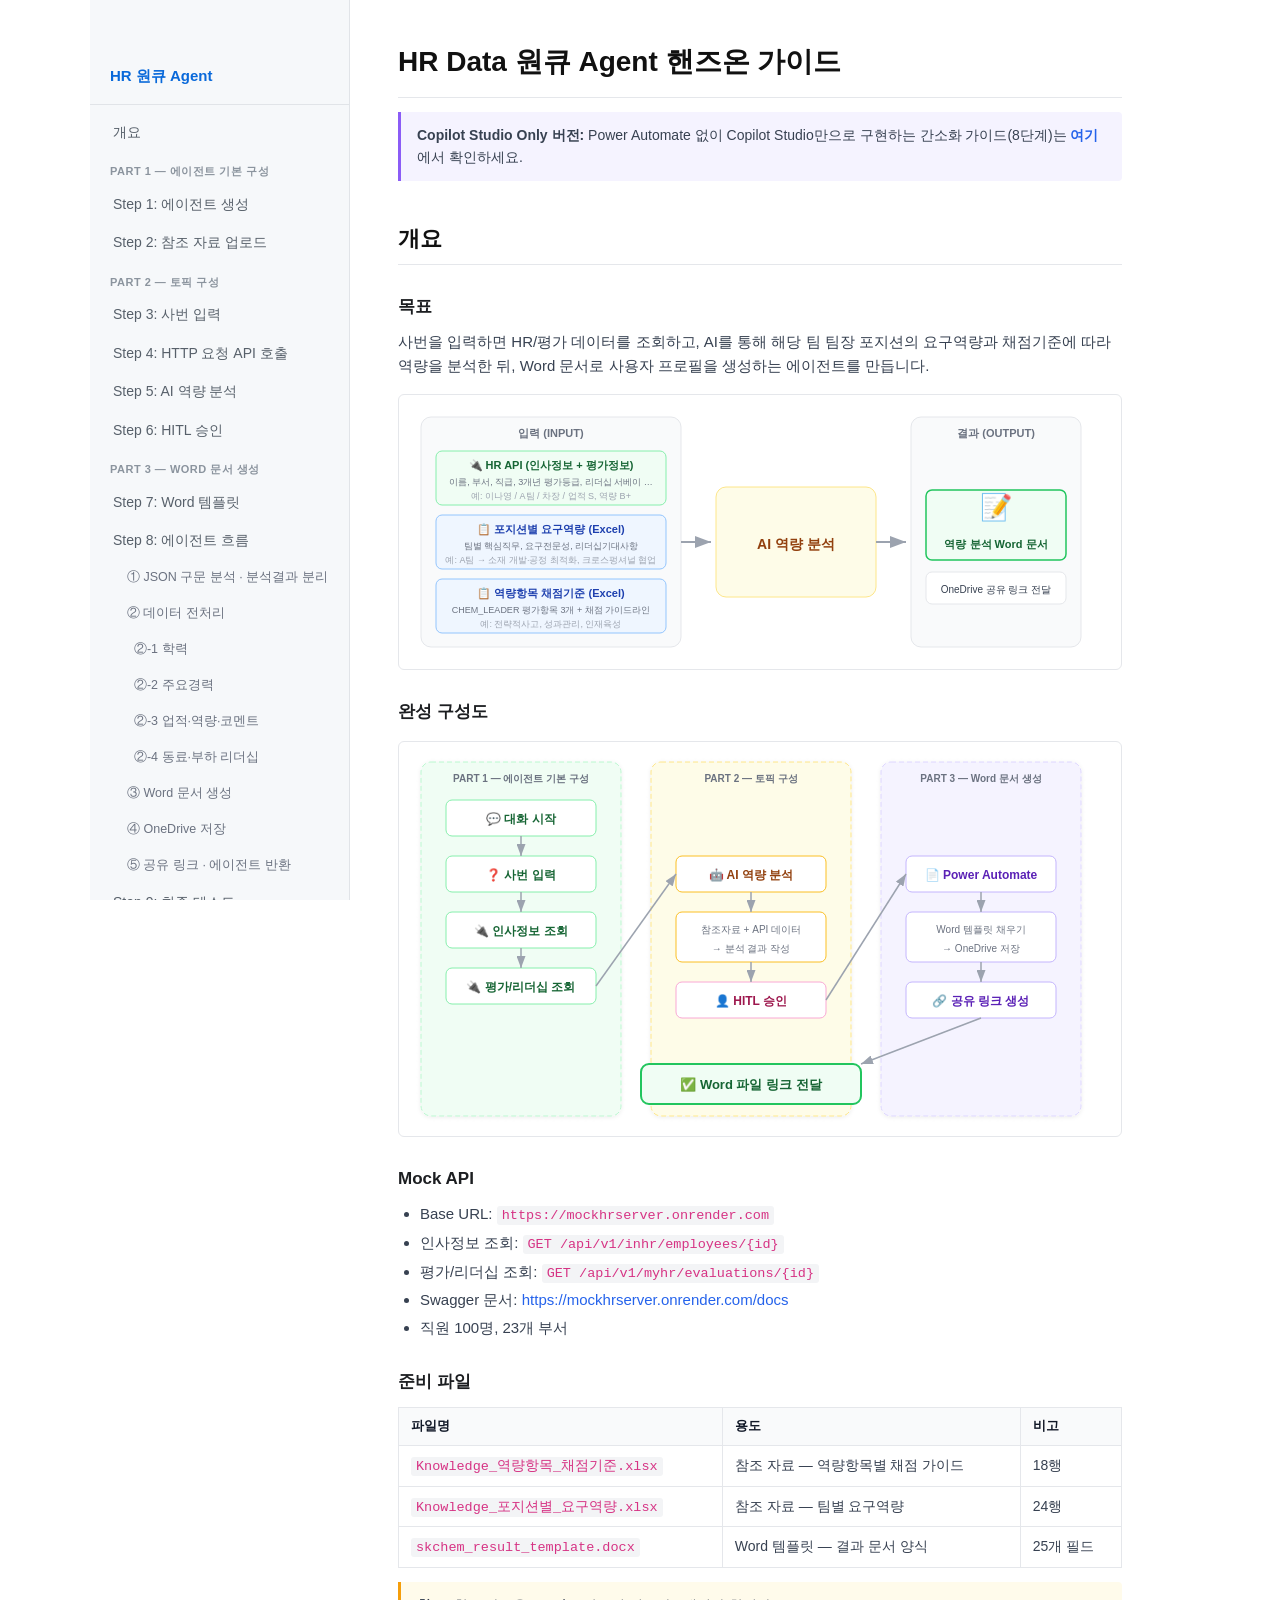
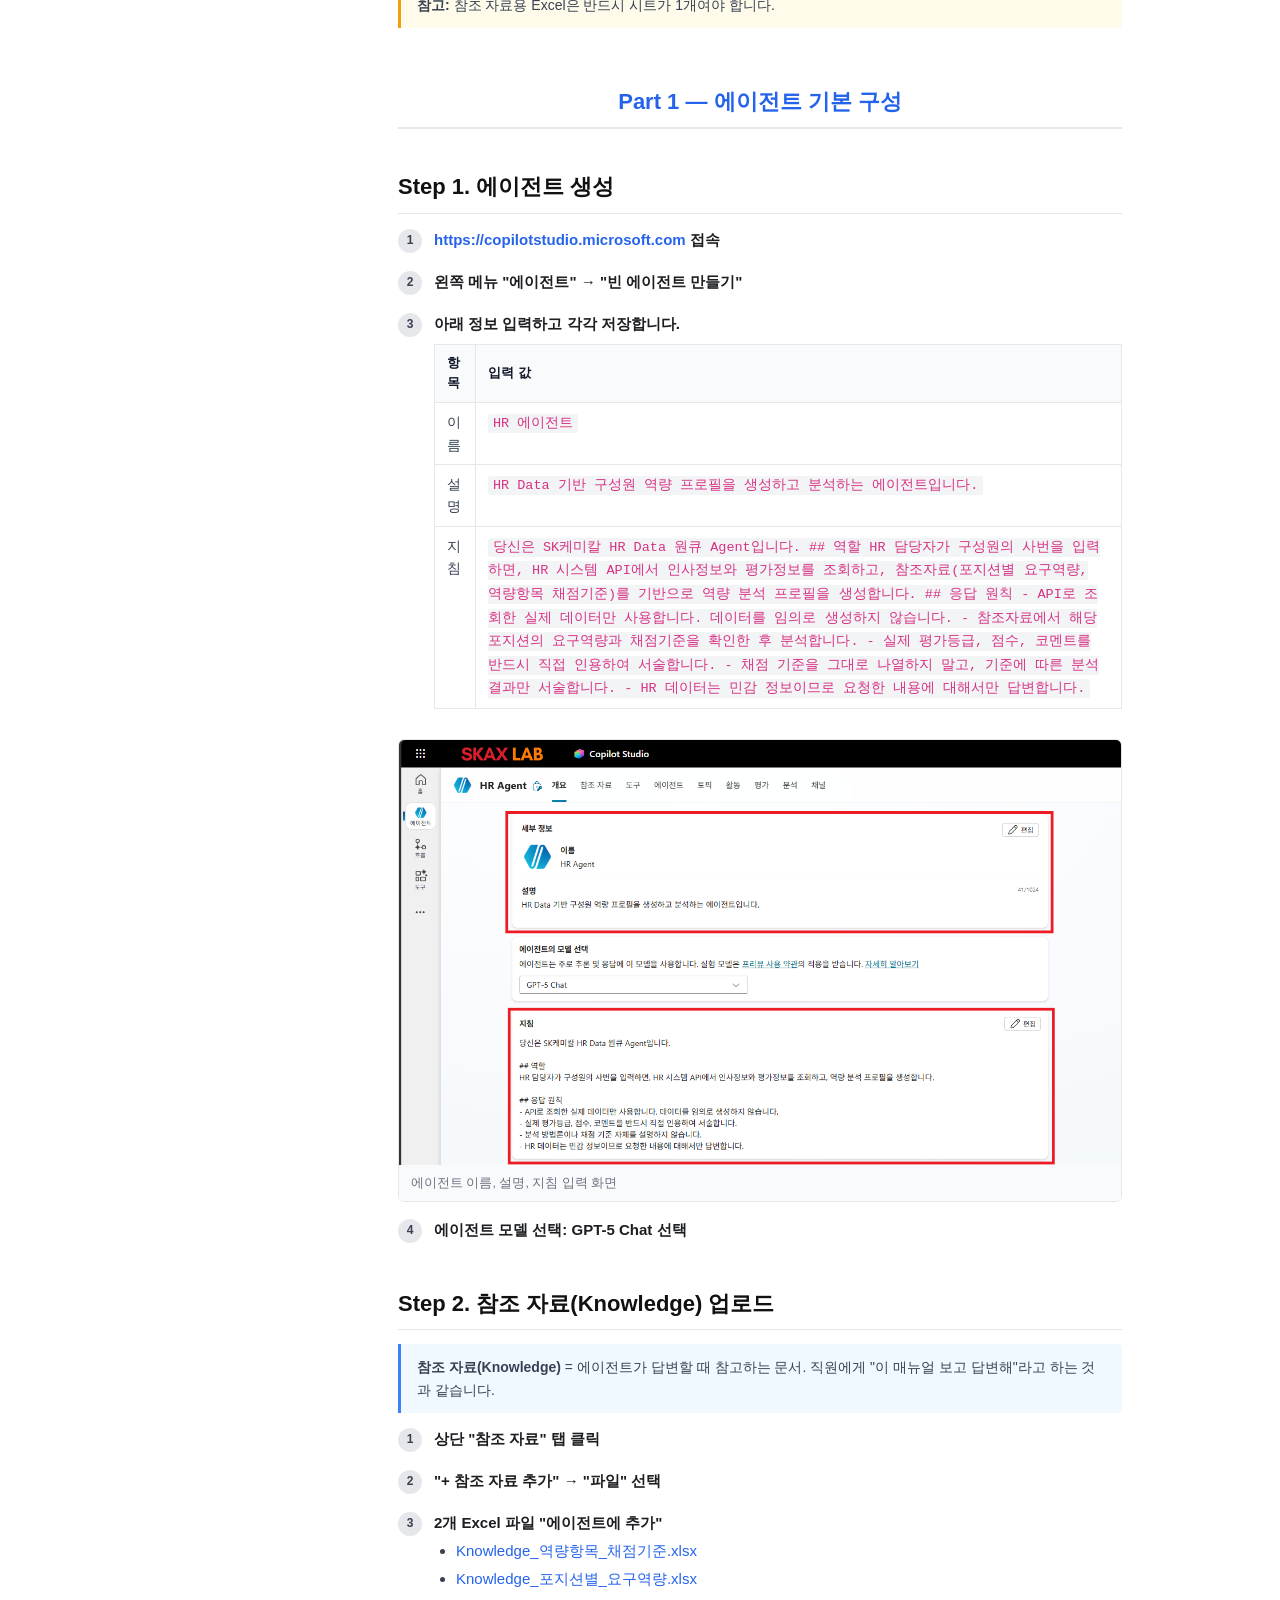
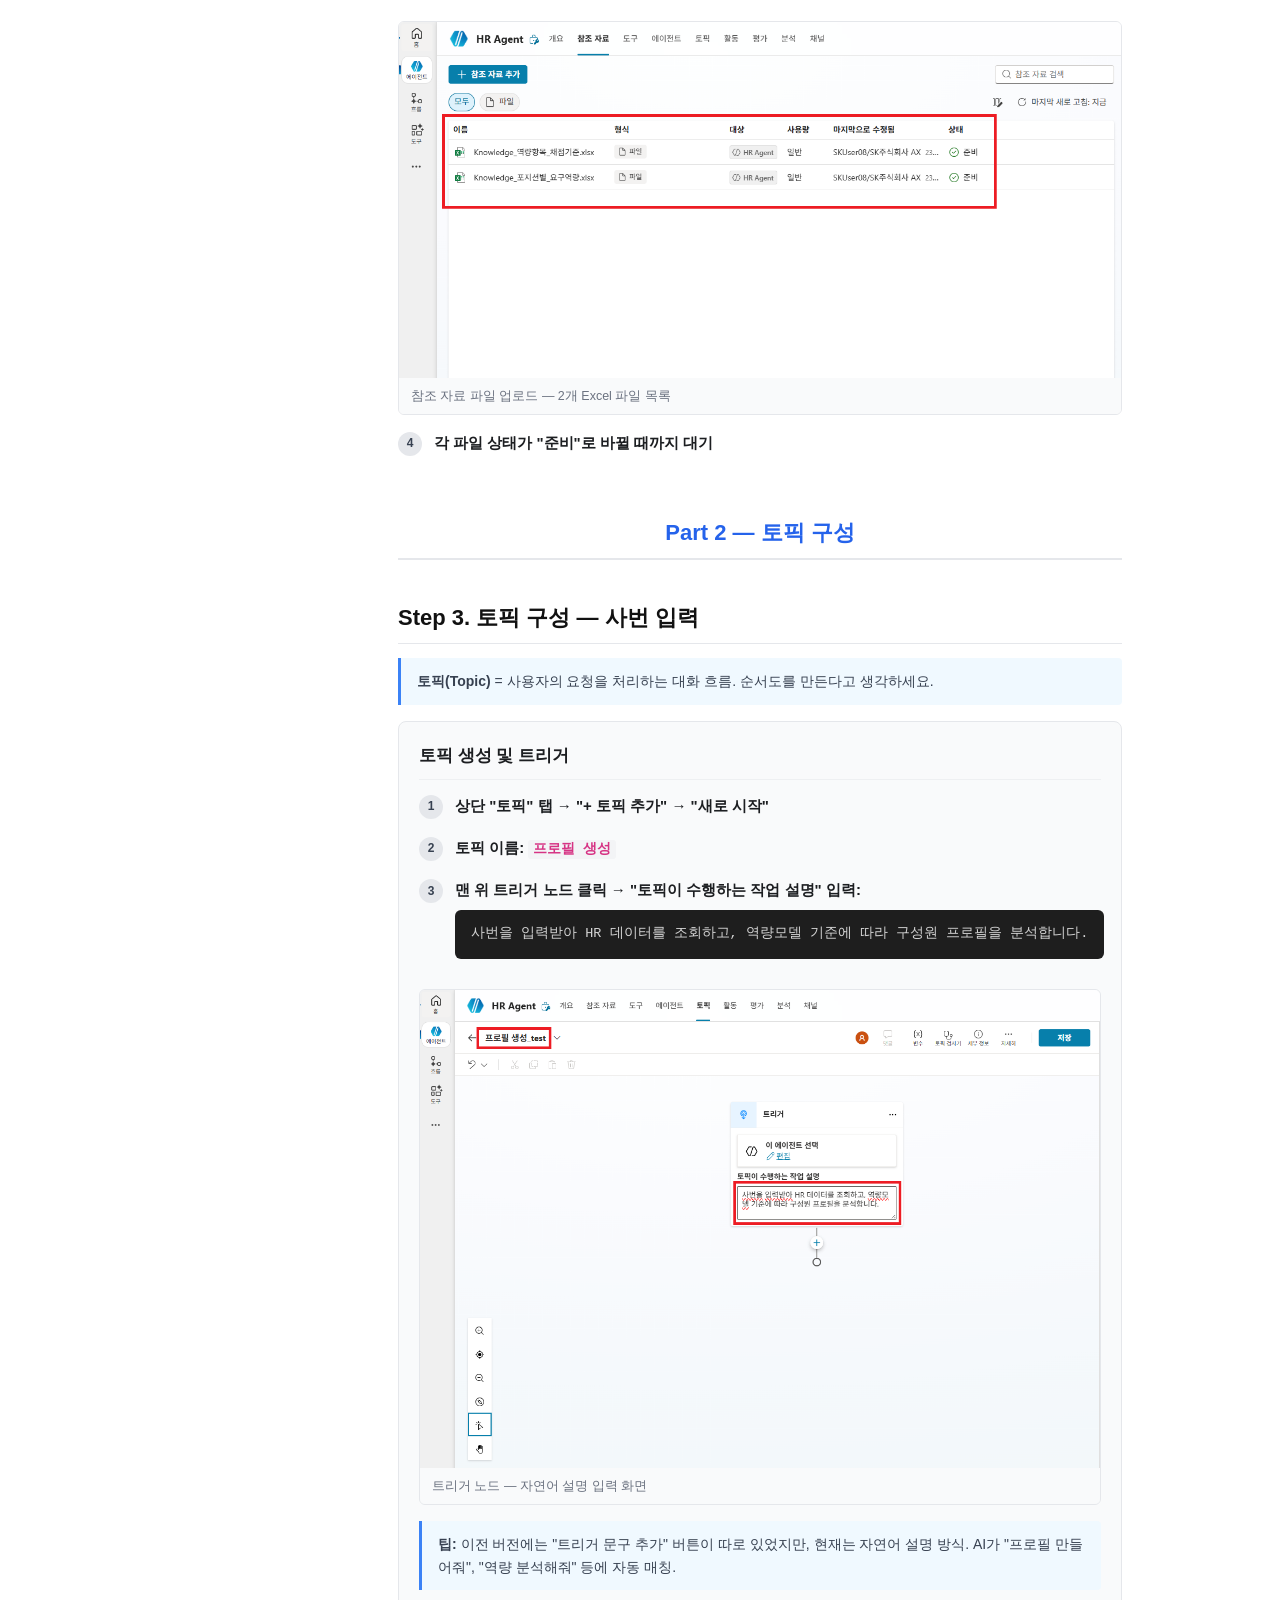
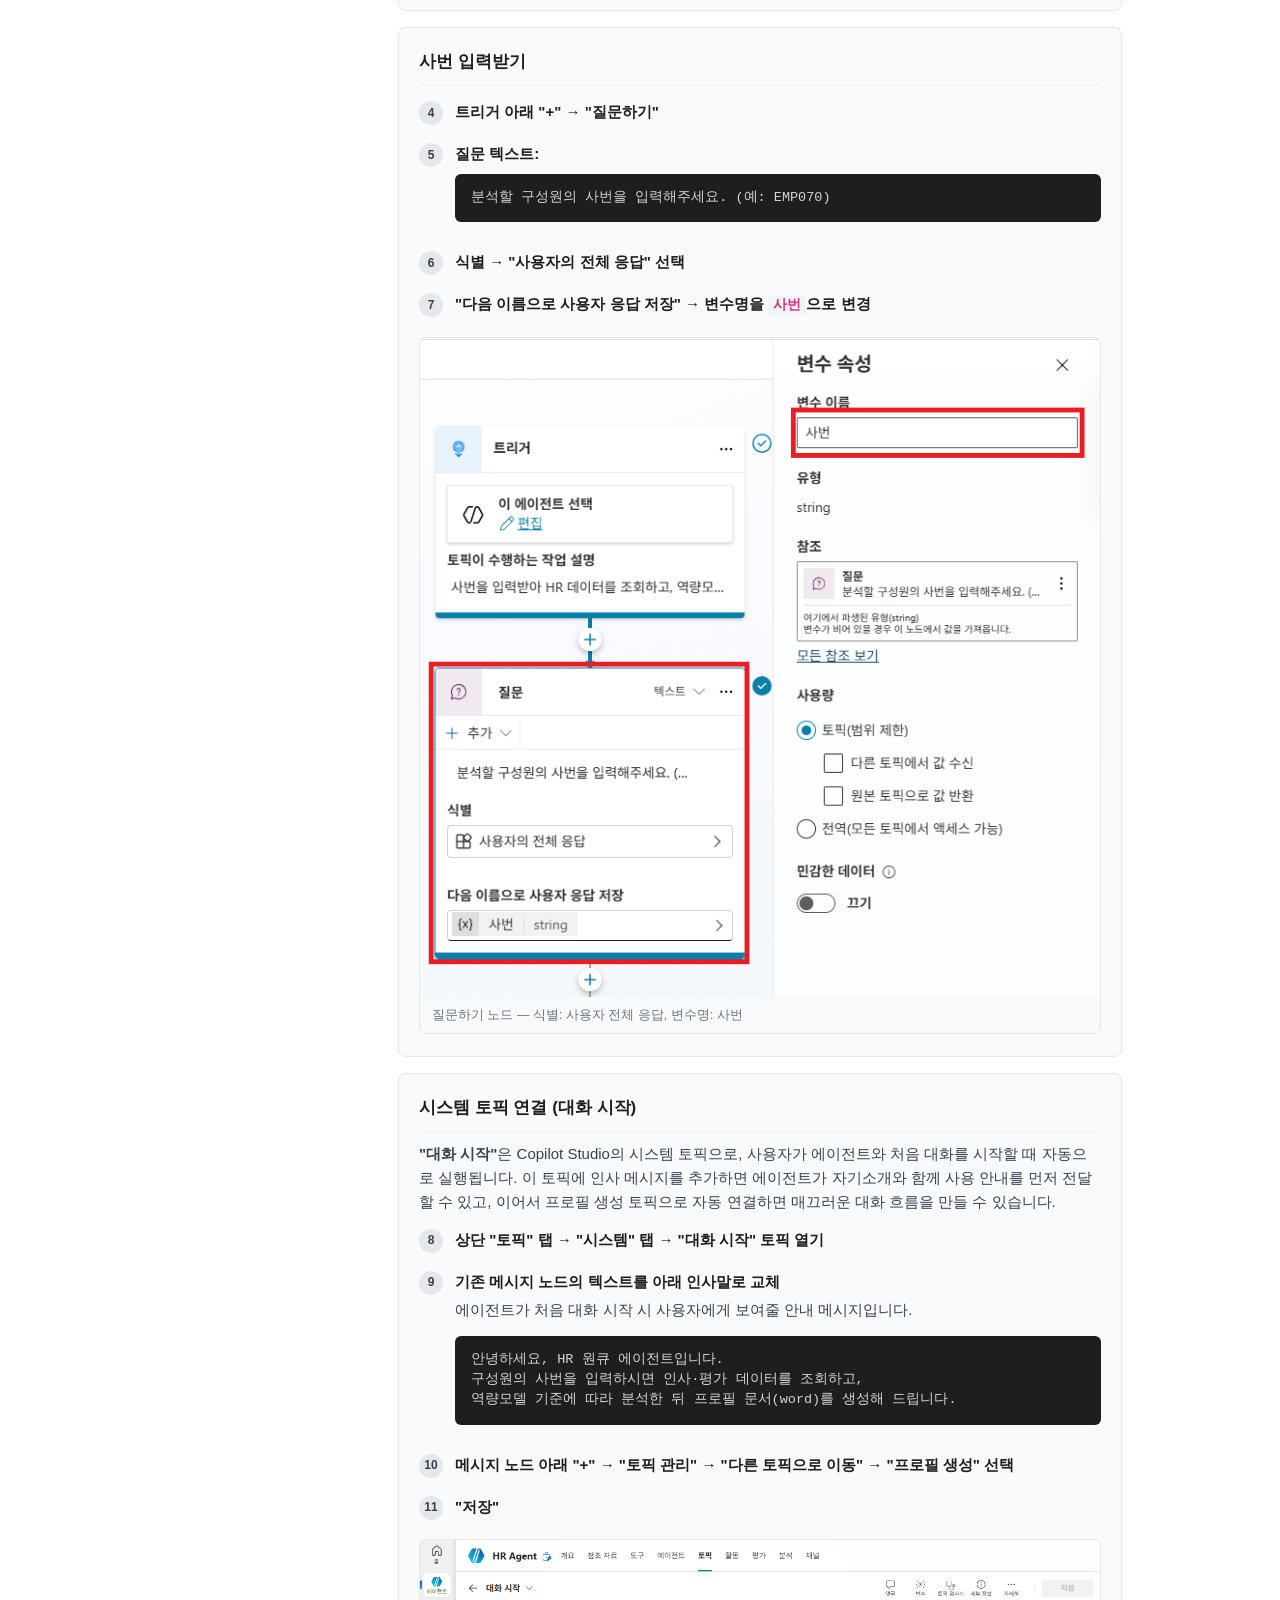
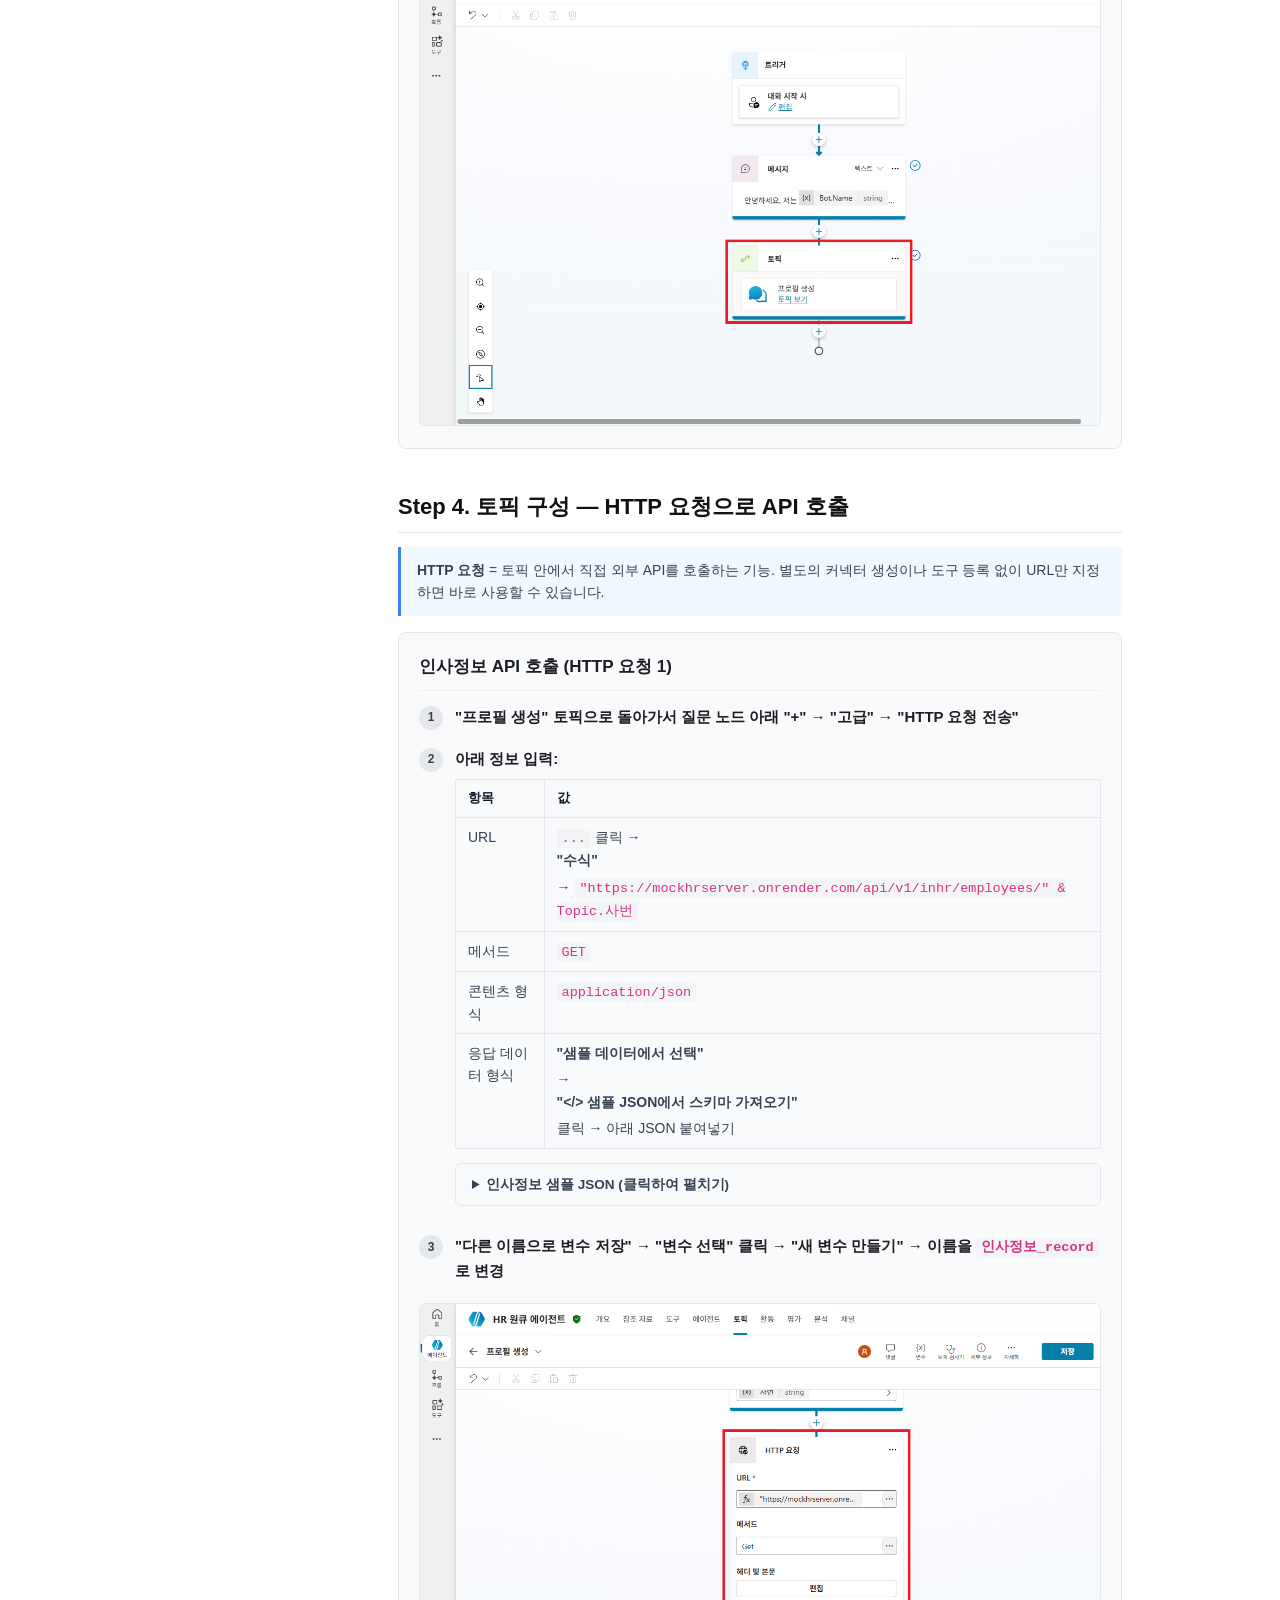
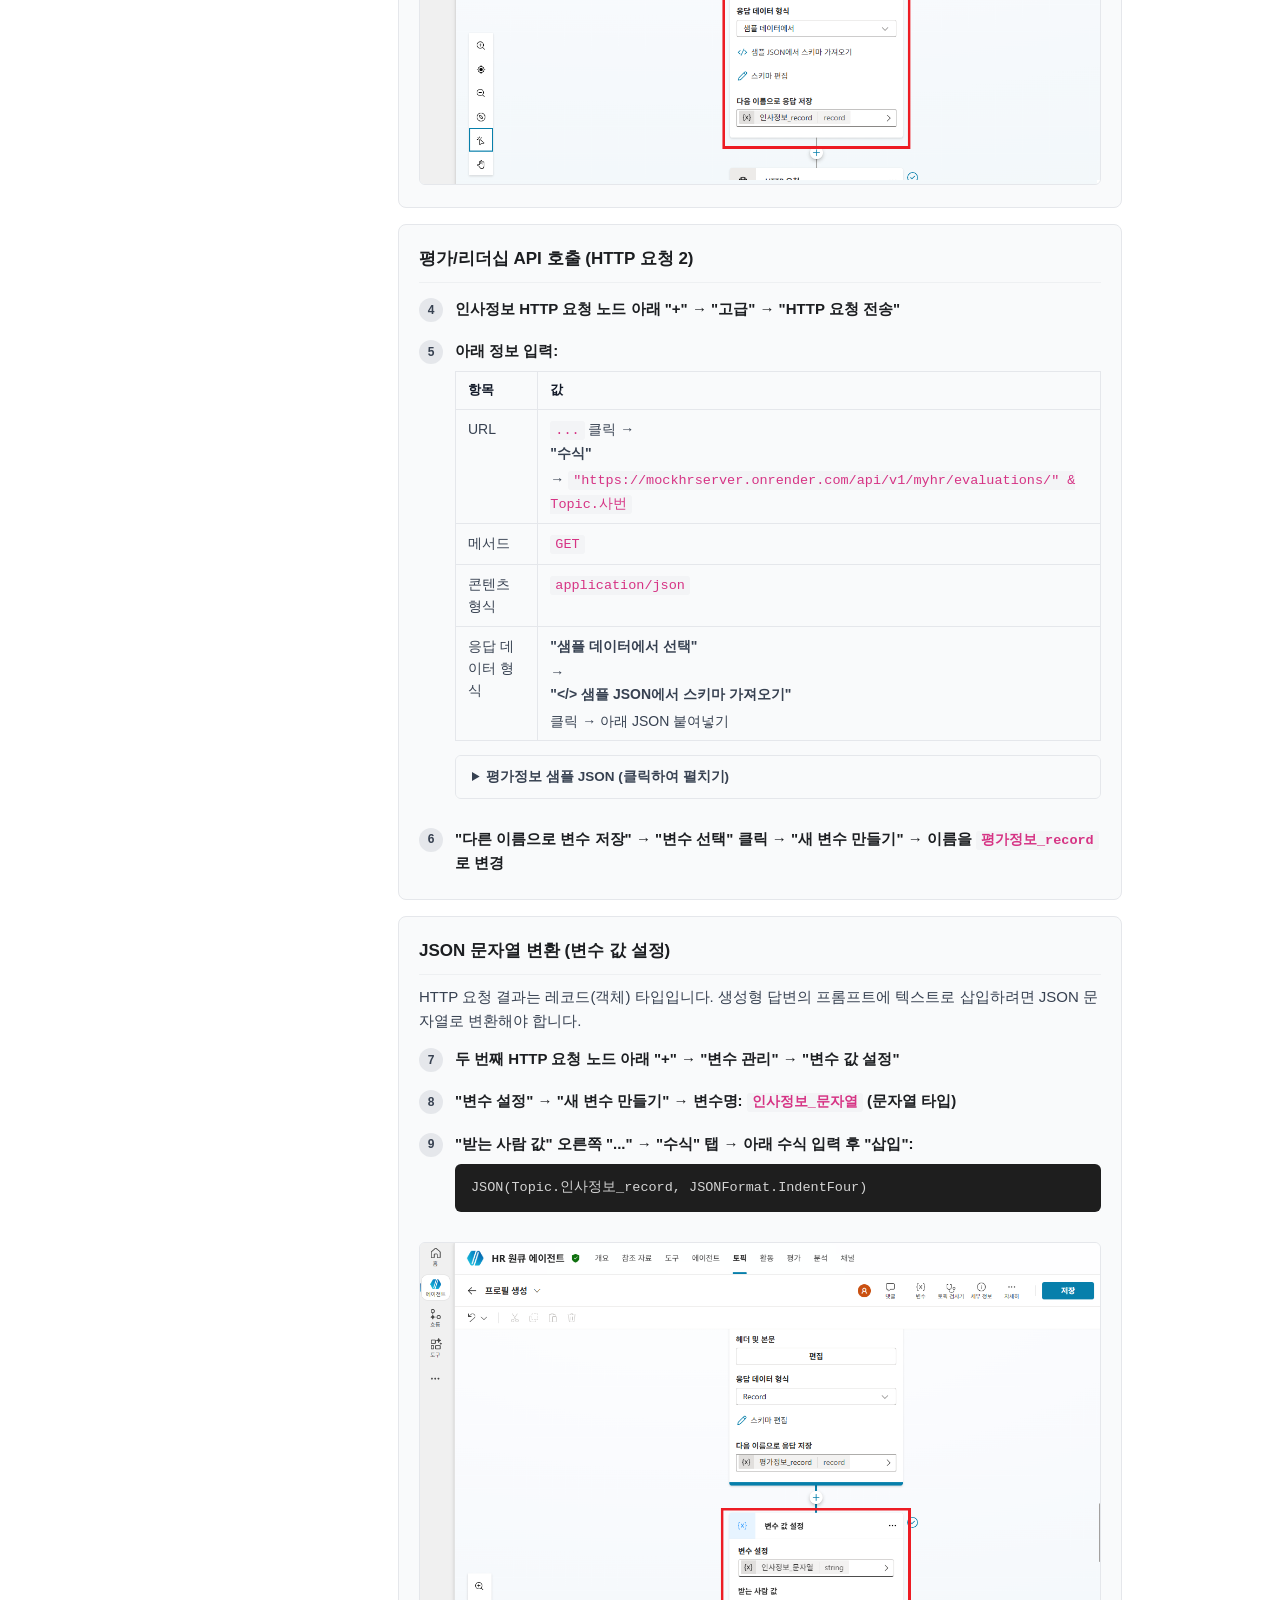
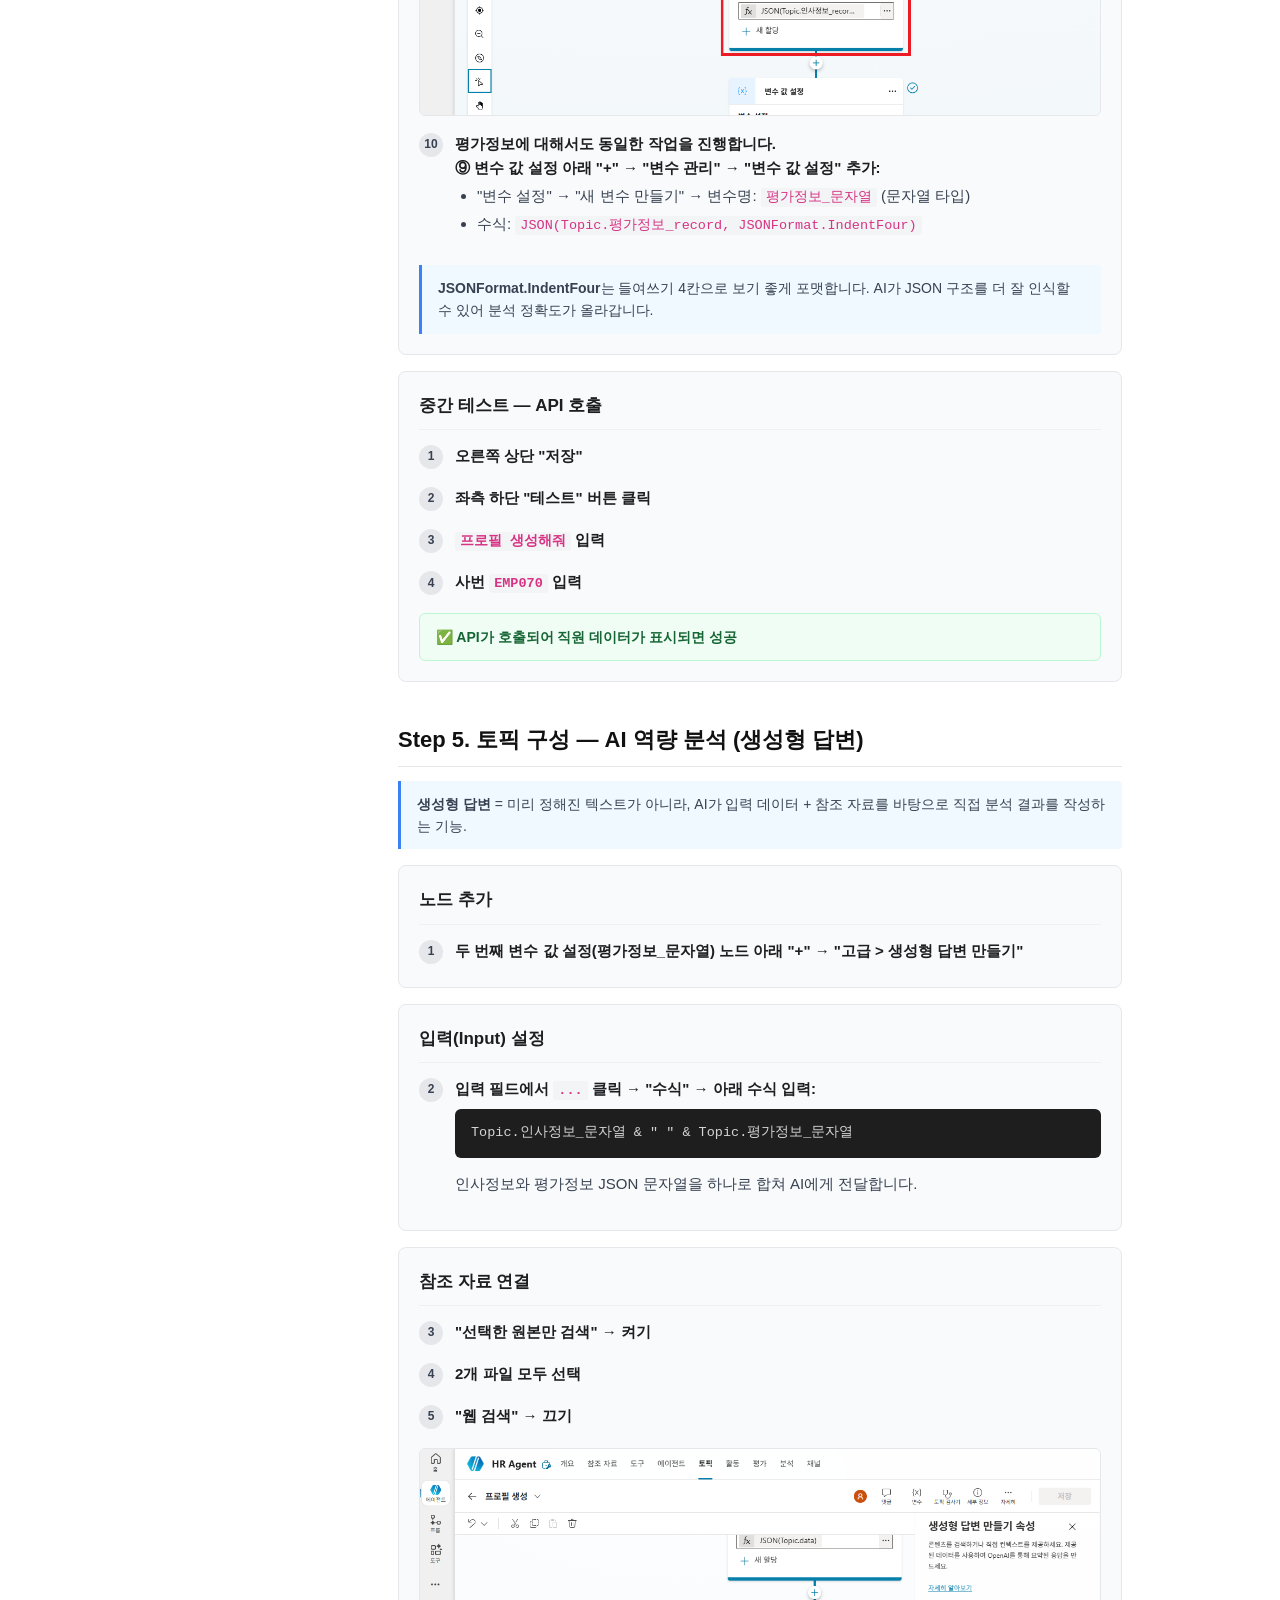
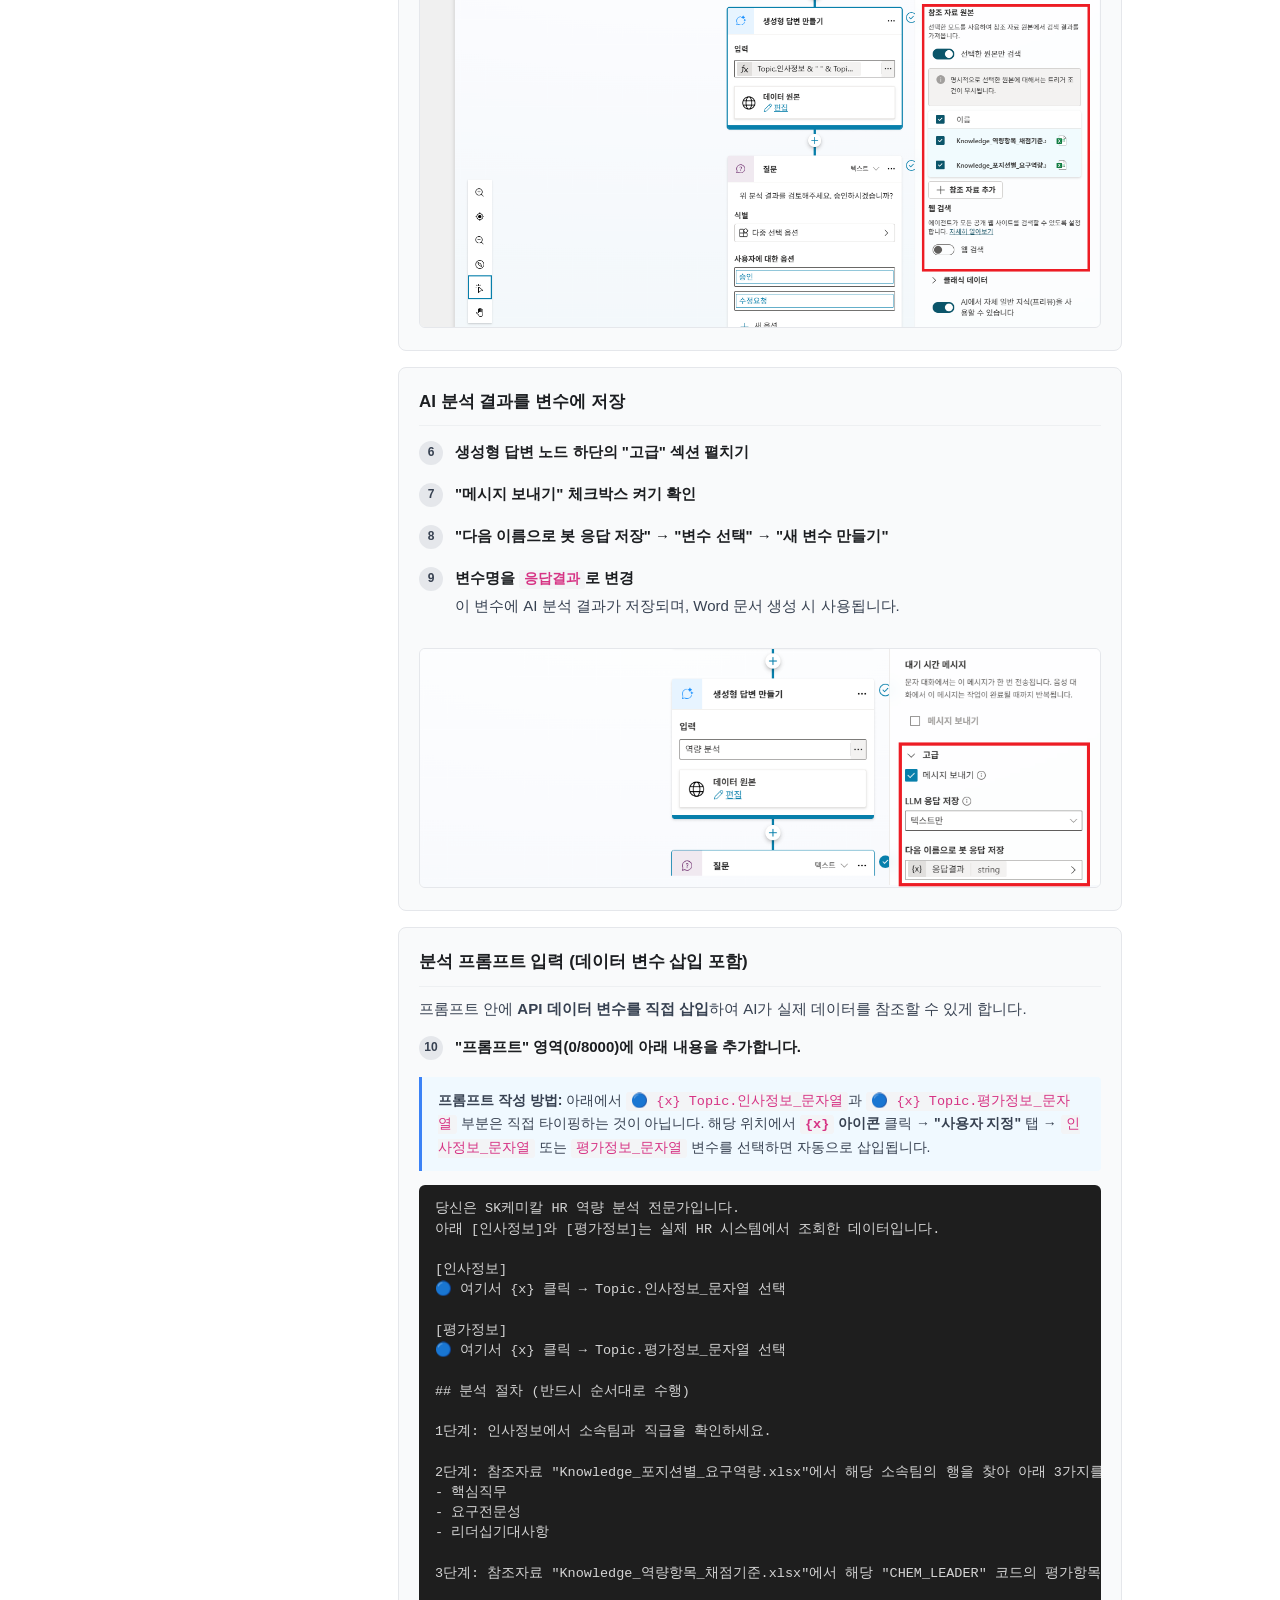
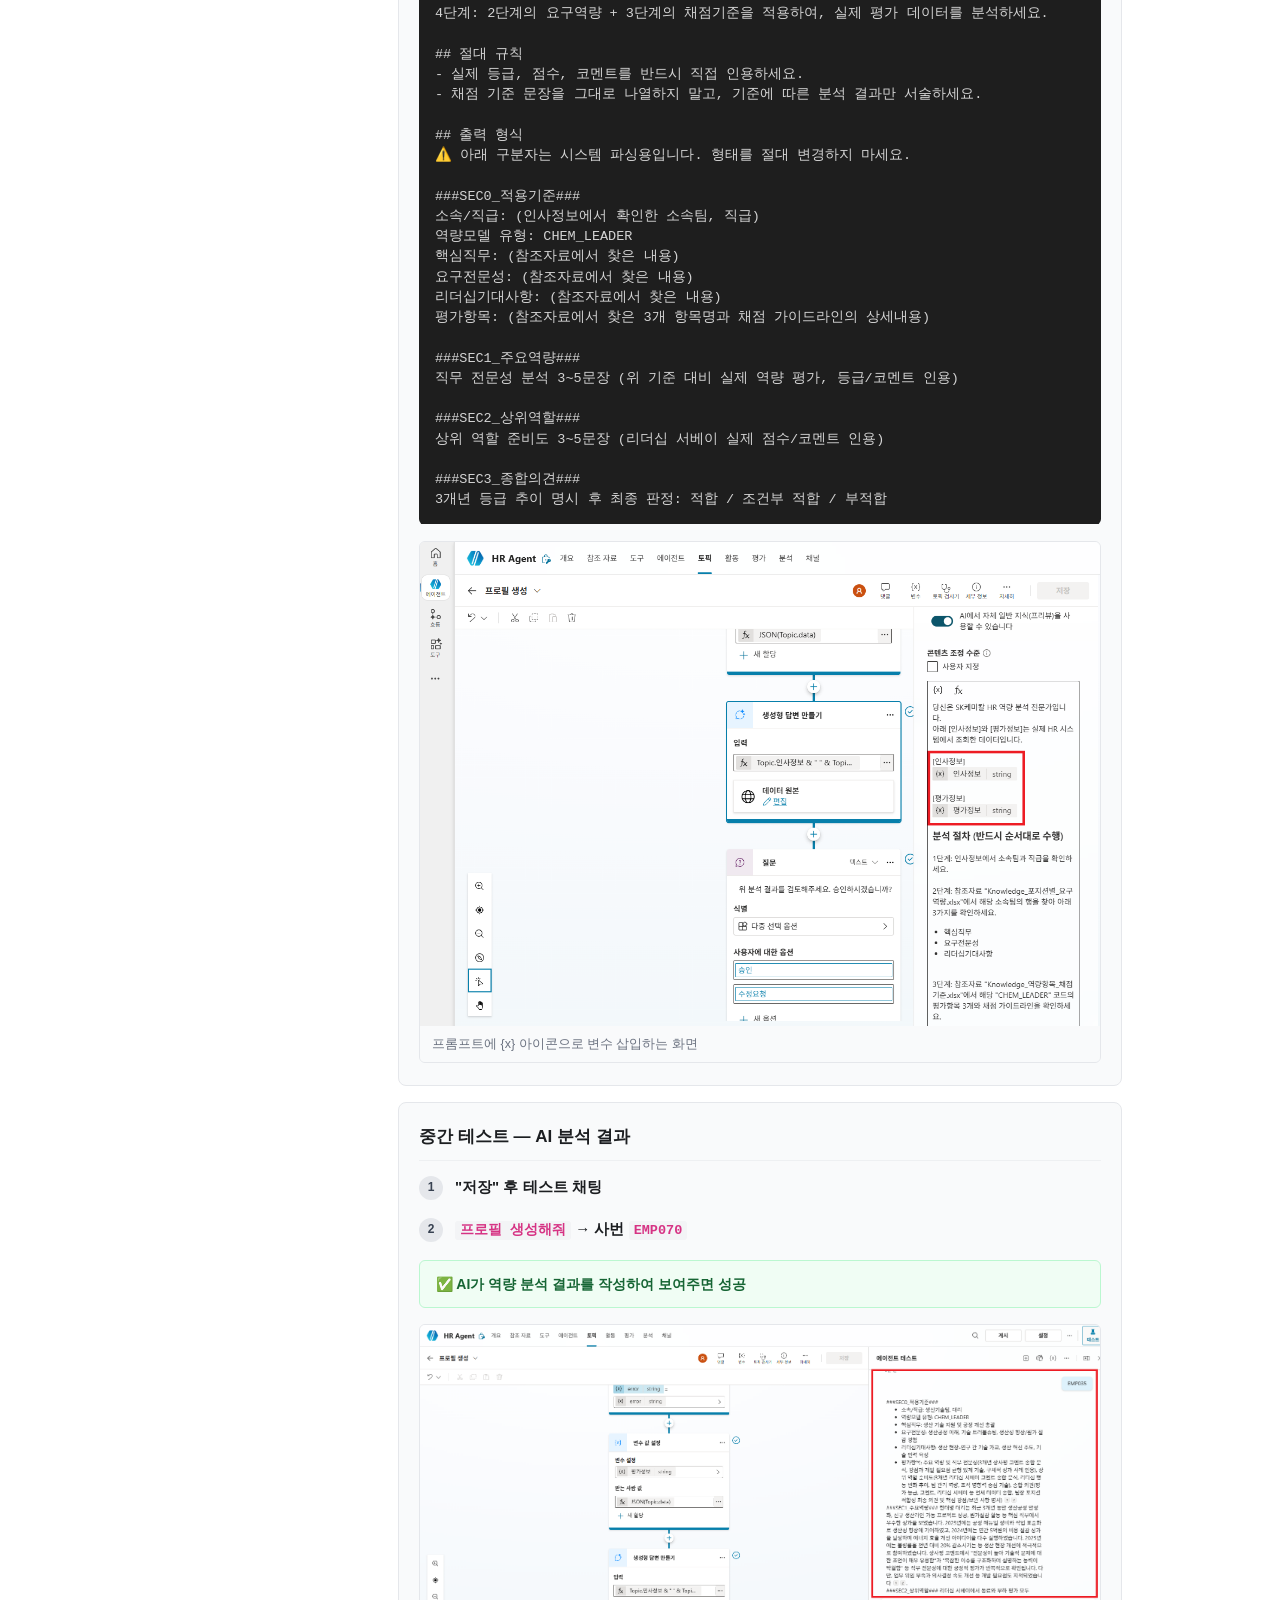
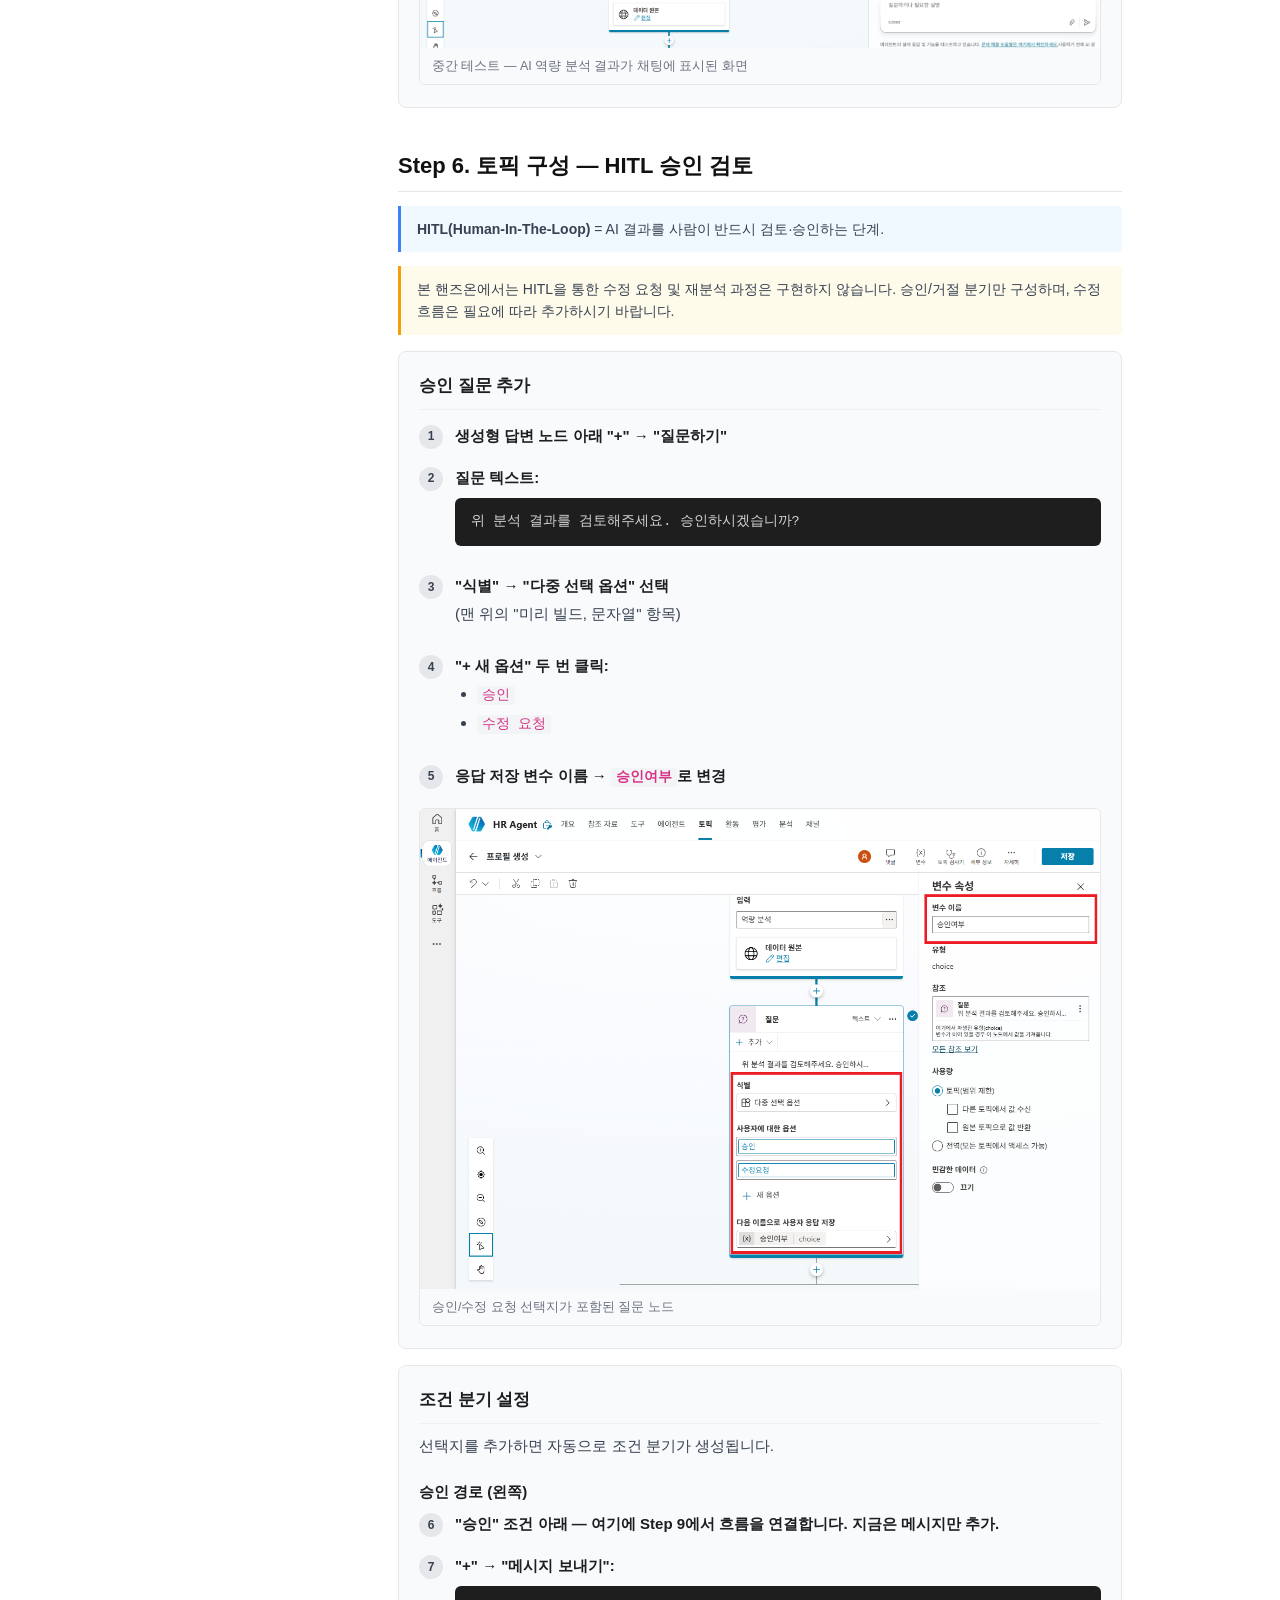
==== handson/index.html @ 2fd80fb2 "add new guide" ====
<!doctype html>
<html lang="ko">
  <head>
    <meta charset="utf-8" />
    <meta name="viewport" content="width=device-width, initial-scale=1.0" />
    <title>HR Data 원큐 Agent 핸즈온 가이드</title>
    <link rel="stylesheet" href="css/style.css" />
  </head>
  <body>
    <div class="wrapper">
    <aside class="sidebar">
      <h2>HR 원큐 Agent</h2>
      <nav>
        <a href="#overview">개요</a>
        <span class="nav-part">Part 1 — 에이전트 기본 구성</span>
        <a href="#step1">Step 1: 에이전트 생성</a>
        <a href="#step2">Step 2: 참조 자료 업로드</a>
        <span class="nav-part">Part 2 — 토픽 구성</span>
        <a href="#step3">Step 3: 사번 입력</a>
        <a href="#step4">Step 4: HTTP 요청 API 호출</a>
        <a href="#step5">Step 5: AI 역량 분석</a>
        <a href="#step6">Step 6: HITL 승인</a>
        <span class="nav-part">Part 3 — Word 문서 생성</span>
        <a href="#step7">Step 7: Word 템플릿</a>
        <a href="#step8">Step 8: 에이전트 흐름</a>
        <a href="#step8-1" class="nav-sub">① JSON 구문 분석 · 분석결과 분리</a>
        <a href="#step8-2" class="nav-sub">② 데이터 전처리</a>
        <a href="#step8-2-1" class="nav-sub">&nbsp;&nbsp;②-1 학력</a>
        <a href="#step8-2-2" class="nav-sub">&nbsp;&nbsp;②-2 주요경력</a>
        <a href="#step8-2-3" class="nav-sub">&nbsp;&nbsp;②-3 업적·역량·코멘트</a>
        <a href="#step8-2-4" class="nav-sub">&nbsp;&nbsp;②-4 동료·부하 리더십</a>
        <a href="#step8-3" class="nav-sub">③ Word 문서 생성</a>
        <a href="#step8-4" class="nav-sub">④ OneDrive 저장</a>
        <a href="#step8-5" class="nav-sub">⑤ 공유 링크 · 에이전트 반환</a>
        <a href="#step9">Step 9: 최종 테스트</a>
        <a href="#reference">참고</a>
      </nav>
    </aside>

    <main class="content">
      <h1>HR Data 원큐 Agent 핸즈온 가이드</h1>

      <div class="callout" style="background:#f5f3ff;border-left-color:#8b5cf6;">
        <strong>Copilot Studio Only 버전:</strong> Power Automate 없이 Copilot Studio만으로 구현하는 간소화 가이드(8단계)는
        <a href="handson/index.html"><strong>여기</strong></a>에서 확인하세요.
      </div>

      <!-- 개요 -->
      <section id="overview">
        <h2>개요</h2>
        <h3>목표</h3>
        <p>
          사번을 입력하면 HR/평가 데이터를 조회하고, AI를 통해 해당 팀 팀장 포지션의 요구역량과 채점기준에 따라 역량을 분석한 뒤,
          Word 문서로 사용자 프로필을 생성하는 에이전트를 만듭니다.
        </p>
        <div class="svg-box">
        <svg viewBox="0 0 680 250" xmlns="http://www.w3.org/2000/svg" style="width:100%;max-width:680px;display:block;">
          <defs>
            <marker id="ah2" markerWidth="8" markerHeight="6" refX="8" refY="3" orient="auto"><path d="M0,0 L8,3 L0,6" fill="#9ca3af"/></marker>
          </defs>

          <!-- 입력 영역 -->
          <rect x="10" y="10" width="260" height="230" rx="10" fill="#f9fafb" stroke="#e5e7eb"/>
          <text x="140" y="30" text-anchor="middle" font-size="11" font-weight="700" fill="#6b7280" font-family="sans-serif">입력 (INPUT)</text>

          <!-- HR API -->
          <rect x="25" y="44" width="230" height="54" rx="6" fill="#f0fdf4" stroke="#86efac"/>
          <text x="140" y="62" text-anchor="middle" font-size="11" font-weight="600" fill="#166534" font-family="sans-serif">🔌 HR API (인사정보 + 평가정보)</text>
          <text x="140" y="78" text-anchor="middle" font-size="9" fill="#6b7280" font-family="sans-serif">이름, 부서, 직급, 3개년 평가등급, 리더십 서베이 …</text>
          <text x="140" y="92" text-anchor="middle" font-size="9" fill="#9ca3af" font-family="sans-serif">예: 이나영 / A팀 / 차장 / 업적 S, 역량 B+</text>

          <!-- 참조자료 1 -->
          <rect x="25" y="108" width="230" height="54" rx="6" fill="#eff6ff" stroke="#93c5fd"/>
          <text x="140" y="126" text-anchor="middle" font-size="11" font-weight="600" fill="#1e40af" font-family="sans-serif">📋 포지션별 요구역량 (Excel)</text>
          <text x="140" y="142" text-anchor="middle" font-size="9" fill="#6b7280" font-family="sans-serif">팀별 핵심직무, 요구전문성, 리더십기대사항</text>
          <text x="140" y="156" text-anchor="middle" font-size="9" fill="#9ca3af" font-family="sans-serif">예: A팀 → 소재 개발·공정 최적화, 크로스펑셔널 협업</text>

          <!-- 참조자료 2 -->
          <rect x="25" y="172" width="230" height="54" rx="6" fill="#eff6ff" stroke="#93c5fd"/>
          <text x="140" y="190" text-anchor="middle" font-size="11" font-weight="600" fill="#1e40af" font-family="sans-serif">📋 역량항목 채점기준 (Excel)</text>
          <text x="140" y="206" text-anchor="middle" font-size="9" fill="#6b7280" font-family="sans-serif">CHEM_LEADER 평가항목 3개 + 채점 가이드라인</text>
          <text x="140" y="220" text-anchor="middle" font-size="9" fill="#9ca3af" font-family="sans-serif">예: 전략적사고, 성과관리, 인재육성</text>

          <!-- 화살표 -->
          <line x1="270" y1="135" x2="300" y2="135" stroke="#9ca3af" stroke-width="2" marker-end="url(#ah2)"/>

          <!-- 에이전트 영역 -->
          <rect x="305" y="80" width="160" height="110" rx="10" fill="#fefce8" stroke="#fde68a"/>
          <text x="385" y="142" text-anchor="middle" font-size="14" font-weight="700" fill="#92400e" font-family="sans-serif">AI 역량 분석</text>

          <!-- 화살표 -->
          <line x1="465" y1="135" x2="495" y2="135" stroke="#9ca3af" stroke-width="2" marker-end="url(#ah2)"/>

          <!-- 결과 영역 -->
          <rect x="500" y="10" width="170" height="230" rx="10" fill="#f9fafb" stroke="#e5e7eb"/>
          <text x="585" y="30" text-anchor="middle" font-size="11" font-weight="700" fill="#6b7280" font-family="sans-serif">결과 (OUTPUT)</text>

          <rect x="515" y="83" width="140" height="70" rx="6" fill="#f0fdf4" stroke="#22c55e" stroke-width="1.5"/>
          <text x="585" y="109" text-anchor="middle" font-size="26" font-family="sans-serif">📝</text>
          <text x="585" y="141" text-anchor="middle" font-size="11" font-weight="600" fill="#166534" font-family="sans-serif">역량 분석 Word 문서</text>

          <rect x="515" y="165" width="140" height="32" rx="6" fill="#fff" stroke="#e5e7eb"/>
          <text x="585" y="186" text-anchor="middle" font-size="10" fill="#374151" font-family="sans-serif">OneDrive 공유 링크 전달</text>

        </svg>
        </div>

        <h3>완성 구성도</h3>
        <div class="svg-box">
        <svg viewBox="0 0 680 370" xmlns="http://www.w3.org/2000/svg" style="width:100%;max-width:680px;display:block;">
          <defs>
            <marker id="ah" markerWidth="8" markerHeight="6" refX="8" refY="3" orient="auto"><path d="M0,0 L8,3 L0,6" fill="#9ca3af"/></marker>
            <filter id="ds"><feDropShadow dx="0" dy="1" stdDeviation="2" flood-opacity="0.08"/></filter>
          </defs>

          <!-- Part 1 background -->
          <rect x="10" y="8" width="200" height="354" rx="10" fill="#f0fdf4" stroke="#bbf7d0" stroke-dasharray="5,3" filter="url(#ds)"/>
          <text x="110" y="28" text-anchor="middle" font-size="10" font-weight="700" fill="#6b7280" font-family="sans-serif">PART 1 — 에이전트 기본 구성</text>

          <!-- Part 2 background -->
          <rect x="240" y="8" width="200" height="354" rx="10" fill="#fefce8" stroke="#fde68a" stroke-dasharray="5,3" filter="url(#ds)"/>
          <text x="340" y="28" text-anchor="middle" font-size="10" font-weight="700" fill="#6b7280" font-family="sans-serif">PART 2 — 토픽 구성</text>

          <!-- Part 3 background -->
          <rect x="470" y="8" width="200" height="354" rx="10" fill="#f5f3ff" stroke="#ddd6fe" stroke-dasharray="5,3" filter="url(#ds)"/>
          <text x="570" y="28" text-anchor="middle" font-size="10" font-weight="700" fill="#6b7280" font-family="sans-serif">PART 3 — Word 문서 생성</text>

          <!-- Part 1 nodes -->
          <rect x="35" y="46" width="150" height="36" rx="6" fill="#fff" stroke="#86efac"/>
          <text x="110" y="69" text-anchor="middle" font-size="12" font-weight="600" fill="#166534" font-family="sans-serif">💬 대화 시작</text>

          <rect x="35" y="102" width="150" height="36" rx="6" fill="#fff" stroke="#86efac"/>
          <text x="110" y="125" text-anchor="middle" font-size="12" font-weight="600" fill="#166534" font-family="sans-serif">❓ 사번 입력</text>

          <rect x="35" y="158" width="150" height="36" rx="6" fill="#fff" stroke="#86efac"/>
          <text x="110" y="181" text-anchor="middle" font-size="12" font-weight="600" fill="#166534" font-family="sans-serif">🔌 인사정보 조회</text>

          <rect x="35" y="214" width="150" height="36" rx="6" fill="#fff" stroke="#86efac"/>
          <text x="110" y="237" text-anchor="middle" font-size="12" font-weight="600" fill="#166534" font-family="sans-serif">🔌 평가/리더십 조회</text>

          <!-- Part 1 arrows -->
          <line x1="110" y1="82" x2="110" y2="102" stroke="#9ca3af" stroke-width="1.5" marker-end="url(#ah)"/>
          <line x1="110" y1="138" x2="110" y2="158" stroke="#9ca3af" stroke-width="1.5" marker-end="url(#ah)"/>
          <line x1="110" y1="194" x2="110" y2="214" stroke="#9ca3af" stroke-width="1.5" marker-end="url(#ah)"/>

          <!-- Part 2 nodes -->
          <rect x="265" y="102" width="150" height="36" rx="6" fill="#fff" stroke="#fbbf24"/>
          <text x="340" y="125" text-anchor="middle" font-size="12" font-weight="600" fill="#92400e" font-family="sans-serif">🤖 AI 역량 분석</text>

          <rect x="265" y="158" width="150" height="50" rx="6" fill="#fff" stroke="#fbbf24"/>
          <text x="340" y="179" text-anchor="middle" font-size="10" fill="#6b7280" font-family="sans-serif">참조자료 + API 데이터</text>
          <text x="340" y="198" text-anchor="middle" font-size="10" fill="#6b7280" font-family="sans-serif">→ 분석 결과 작성</text>

          <rect x="265" y="228" width="150" height="36" rx="6" fill="#fff" stroke="#f9a8d4"/>
          <text x="340" y="251" text-anchor="middle" font-size="12" font-weight="600" fill="#9d174d" font-family="sans-serif">👤 HITL 승인</text>

          <!-- Part 2 arrows -->
          <line x1="340" y1="138" x2="340" y2="158" stroke="#9ca3af" stroke-width="1.5" marker-end="url(#ah)"/>
          <line x1="340" y1="208" x2="340" y2="228" stroke="#9ca3af" stroke-width="1.5" marker-end="url(#ah)"/>

          <!-- Part 3 nodes -->
          <rect x="495" y="102" width="150" height="36" rx="6" fill="#fff" stroke="#c4b5fd"/>
          <text x="570" y="125" text-anchor="middle" font-size="12" font-weight="600" fill="#5b21b6" font-family="sans-serif">📄 Power Automate</text>

          <rect x="495" y="158" width="150" height="50" rx="6" fill="#fff" stroke="#c4b5fd"/>
          <text x="570" y="179" text-anchor="middle" font-size="10" fill="#6b7280" font-family="sans-serif">Word 템플릿 채우기</text>
          <text x="570" y="198" text-anchor="middle" font-size="10" fill="#6b7280" font-family="sans-serif">→ OneDrive 저장</text>

          <rect x="495" y="228" width="150" height="36" rx="6" fill="#fff" stroke="#c4b5fd"/>
          <text x="570" y="251" text-anchor="middle" font-size="12" font-weight="600" fill="#5b21b6" font-family="sans-serif">🔗 공유 링크 생성</text>

          <!-- Part 3 arrows -->
          <line x1="570" y1="138" x2="570" y2="158" stroke="#9ca3af" stroke-width="1.5" marker-end="url(#ah)"/>
          <line x1="570" y1="208" x2="570" y2="228" stroke="#9ca3af" stroke-width="1.5" marker-end="url(#ah)"/>

          <!-- Cross-part arrows -->
          <line x1="185" y1="232" x2="265" y2="120" stroke="#9ca3af" stroke-width="1.5" marker-end="url(#ah)"/>
          <line x1="415" y1="246" x2="495" y2="120" stroke="#9ca3af" stroke-width="1.5" marker-end="url(#ah)"/>

          <!-- Final result -->
          <rect x="230" y="310" width="220" height="40" rx="8" fill="#f0fdf4" stroke="#22c55e" stroke-width="2"/>
          <text x="340" y="335" text-anchor="middle" font-size="13" font-weight="700" fill="#166534" font-family="sans-serif">✅ Word 파일 링크 전달</text>

          <line x1="570" y1="264" x2="450" y2="310" stroke="#9ca3af" stroke-width="1.5" marker-end="url(#ah)"/>
        </svg>
        </div>

        <h3>Mock API</h3>
        <ul>
          <li>Base URL: <code>https://mockhrserver.onrender.com</code></li>
          <li>인사정보 조회: <code>GET /api/v1/inhr/employees/{id}</code></li>
          <li>평가/리더십 조회: <code>GET /api/v1/myhr/evaluations/{id}</code></li>
          <li>Swagger 문서: <a href="https://mockhrserver.onrender.com/docs" target="_blank">https://mockhrserver.onrender.com/docs</a></li>
          <li>직원 100명, 23개 부서</li>
        </ul>

        <h3>준비 파일</h3>
        <table>
          <thead>
            <tr><th>파일명</th><th>용도</th><th>비고</th></tr>
          </thead>
          <tbody>
            <tr><td><a href="http://dbswhdgk931-prog.github.io/files/Knowledge_역량항목_채점기준.xlsx"><code>Knowledge_역량항목_채점기준.xlsx</code></a></td><td>참조 자료 — 역량항목별 채점 가이드</td><td>18행</td></tr>
            <tr><td><a href="http://dbswhdgk931-prog.github.io/files/Knowledge_포지션별_요구역량.xlsx"><code>Knowledge_포지션별_요구역량.xlsx</code></a></td><td>참조 자료 — 팀별 요구역량</td><td>24행</td></tr>
            <tr><td><a href="http://dbswhdgk931-prog.github.io/files/skchem_result_template.docx"><code>skchem_result_template.docx</code></a></td><td>Word 템플릿 — 결과 문서 양식</td><td>25개 필드</td></tr>
          </tbody>
        </table>

        <div class="callout warning">
          <strong>참고:</strong> 참조 자료용 Excel은 반드시 시트가 1개여야 합니다.
        </div>
      </section>

      <!-- ==================== Part 1 ==================== -->
      <div class="part-header" id="part1">Part 1 — 에이전트 기본 구성</div>

      <section id="step1">
        <h2>Step 1. 에이전트 생성</h2>

        <div class="step">
          <span class="step-number">1</span>
          <div class="step-content">
            <strong><a href="https://copilotstudio.microsoft.com" target="_blank">https://copilotstudio.microsoft.com</a> 접속</strong>
          </div>
        </div>

        <div class="step">
          <span class="step-number">2</span>
          <div class="step-content">
            <strong>왼쪽 메뉴 "에이전트" → "빈 에이전트 만들기"</strong>
          </div>
        </div>

        <div class="step">
          <span class="step-number">3</span>
          <div class="step-content">
            <strong>아래 정보 입력하고 각각 저장합니다.</strong>
            <table>
              <thead><tr><th>항목</th><th>입력 값</th></tr></thead>
              <tbody>
                <tr><td>이름</td><td><code>HR 에이전트</code></td></tr>
                <tr><td>설명</td><td><code>HR Data 기반 구성원 역량 프로필을 생성하고 분석하는 에이전트입니다.</code></td></tr>
                <tr><td>지침</td><td><code>당신은 SK케미칼 HR Data 원큐 Agent입니다. ## 역할 HR 담당자가 구성원의 사번을 입력하면, HR 시스템 API에서 인사정보와 평가정보를 조회하고, 참조자료(포지션별 요구역량, 역량항목 채점기준)를 기반으로 역량 분석 프로필을 생성합니다. ## 응답 원칙 - API로 조회한 실제 데이터만 사용합니다. 데이터를 임의로 생성하지 않습니다. - 참조자료에서 해당 포지션의 요구역량과 채점기준을 확인한 후 분석합니다. - 실제 평가등급, 점수, 코멘트를 반드시 직접 인용하여 서술합니다. - 채점 기준을 그대로 나열하지 말고, 기준에 따른 분석 결과만 서술합니다. - HR 데이터는 민감 정보이므로 요청한 내용에 대해서만 답변합니다.</code></td></tr>
              </tbody>
            </table>
          </div>
        </div>

        <div class="img-box">
          <img src="images/step2-agent-create.png" alt="에이전트 생성 화면" />
          <div class="img-caption">에이전트 이름, 설명, 지침 입력 화면</div>
        </div>

        <div class="step">
          <span class="step-number">4</span>
          <div class="step-content">
            <strong>에이전트 모델 선택: GPT-5 Chat 선택</strong>
          </div>
        </div>

      </section>

      <!-- Step 2 -->
      <section id="step2">
        <h2>Step 2. 참조 자료(Knowledge) 업로드</h2>
        <div class="callout">
          <strong>참조 자료(Knowledge)</strong> = 에이전트가 답변할 때 참고하는 문서.
          직원에게 "이 매뉴얼 보고 답변해"라고 하는 것과 같습니다.
        </div>

        <div class="step">
          <span class="step-number">1</span>
          <div class="step-content">
            <strong>상단 "참조 자료" 탭 클릭</strong>
          </div>
        </div>

        <div class="step">
          <span class="step-number">2</span>
          <div class="step-content">
            <strong>"+ 참조 자료 추가" → "파일" 선택</strong>
          </div>
        </div>

        <div class="step">
          <span class="step-number">3</span>
          <div class="step-content">
            <strong>2개 Excel 파일 "에이전트에 추가"</strong>
            <ul>
              <li><a href="http://dbswhdgk931-prog.github.io/files/Knowledge_역량항목_채점기준.xlsx">Knowledge_역량항목_채점기준.xlsx</a></li>
              <li><a href="http://dbswhdgk931-prog.github.io/files/Knowledge_포지션별_요구역량.xlsx">Knowledge_포지션별_요구역량.xlsx</a></li>
            </ul>
          </div>
        </div>

        <div class="img-box">
          <img src="images/step3-knowledge-upload.png" alt="참조 자료 업로드 화면" />
          <div class="img-caption">참조 자료 파일 업로드 — 2개 Excel 파일 목록</div>
        </div>

        <div class="step">
          <span class="step-number">4</span>
          <div class="step-content">
            <strong>각 파일 상태가 "준비"로 바뀔 때까지 대기</strong>
          </div>
        </div>
      </section>



      <!-- ==================== Part 2 ==================== -->
      <div class="part-header" id="part2">Part 2 — 토픽 구성</div>

      <!-- Step 5 -->
      <section id="step3">
        <h2>Step 3. 토픽 구성 — 사번 입력</h2>
        <div class="callout">
          <strong>토픽(Topic)</strong> = 사용자의 요청을 처리하는 대화 흐름.
          순서도를 만든다고 생각하세요.
        </div>

        <div class="step-group">
        <h3>토픽 생성 및 트리거</h3>

        <div class="step">
          <span class="step-number">1</span>
          <div class="step-content">
            <strong>상단 "토픽" 탭 → "+ 토픽 추가" → "새로 시작"</strong>
          </div>
        </div>

        <div class="step">
          <span class="step-number">2</span>
          <div class="step-content">
            <strong>토픽 이름: <code>프로필 생성</code></strong>
          </div>
        </div>

        <div class="step">
          <span class="step-number">3</span>
          <div class="step-content">
            <strong>맨 위 트리거 노드 클릭 → "토픽이 수행하는 작업 설명" 입력:</strong>
            <pre><code>사번을 입력받아 HR 데이터를 조회하고, 역량모델 기준에 따라 구성원 프로필을 분석합니다.</code></pre>
          </div>
        </div>

        <div class="img-box">
          <img src="images/step6-trigger.png" alt="트리거 노드 설정" />
          <div class="img-caption">트리거 노드 — 자연어 설명 입력 화면</div>
        </div>

        <div class="callout">
          <strong>팁:</strong> 이전 버전에는 "트리거 문구 추가" 버튼이 따로 있었지만, 현재는 자연어 설명 방식. AI가 "프로필 만들어줘", "역량 분석해줘" 등에 자동 매칭.
        </div>
        </div>

        <div class="step-group">
        <h3>사번 입력받기</h3>

        <div class="step">
          <span class="step-number">4</span>
          <div class="step-content">
            <strong>트리거 아래 "+" → "질문하기"</strong>
          </div>
        </div>

        <div class="step">
          <span class="step-number">5</span>
          <div class="step-content">
            <strong>질문 텍스트:</strong>
            <pre><code>분석할 구성원의 사번을 입력해주세요. (예: EMP070)</code></pre>
          </div>
        </div>

        <div class="step">
          <span class="step-number">6</span>
          <div class="step-content">
            <strong>식별 → "사용자의 전체 응답" 선택</strong>
          </div>
        </div>

        <div class="step">
          <span class="step-number">7</span>
          <div class="step-content">
            <strong>"다음 이름으로 사용자 응답 저장" → 변수명을 <code>사번</code>으로 변경</strong>
          </div>
        </div>

        <div class="img-box">
          <img src="images/step6-question-node.png" alt="질문하기 노드" />
          <div class="img-caption">질문하기 노드 — 식별: 사용자 전체 응답, 변수명: 사번</div>
        </div>
        </div>

        <div class="step-group">
        <h3>시스템 토픽 연결 (대화 시작)</h3>
        <p><strong>"대화 시작"</strong>은 Copilot Studio의 시스템 토픽으로, 사용자가 에이전트와 처음 대화를 시작할 때 자동으로 실행됩니다.
          이 토픽에 인사 메시지를 추가하면 에이전트가 자기소개와 함께 사용 안내를 먼저 전달할 수 있고,
          이어서 프로필 생성 토픽으로 자동 연결하면 매끄러운 대화 흐름을 만들 수 있습니다.</p>

        <div class="step">
          <span class="step-number">8</span>
          <div class="step-content">
            <strong>상단 "토픽" 탭 → "시스템" 탭 → "대화 시작" 토픽 열기</strong>
          </div>
        </div>

        <div class="step">
          <span class="step-number">9</span>
          <div class="step-content">
            <strong>기존 메시지 노드의 텍스트를 아래 인사말로 교체</strong>
            <p>에이전트가 처음 대화 시작 시 사용자에게 보여줄 안내 메시지입니다.</p>
<pre><code>안녕하세요, HR 원큐 에이전트입니다.
구성원의 사번을 입력하시면 인사·평가 데이터를 조회하고,
역량모델 기준에 따라 분석한 뒤 프로필 문서(word)를 생성해 드립니다.</code></pre>
          </div>
        </div>

        <div class="step">
          <span class="step-number">10</span>
          <div class="step-content">
            <strong>메시지 노드 아래 "+" → "토픽 관리" → "다른 토픽으로 이동" → "프로필 생성" 선택</strong>
          </div>
        </div>

        <div class="step">
          <span class="step-number">11</span>
          <div class="step-content">
            <strong>"저장"</strong>
          </div>
        </div>

        <div class="img-box">
          <img src="images/step6-conversation-start.png" alt="대화 시작 토픽 연결 화면" />
        </div>
        </div>
      </section>

      <!-- Step 4 -->
      <section id="step4">
        <h2>Step 4. 토픽 구성 — HTTP 요청으로 API 호출</h2>

        <div class="callout">
          <strong>HTTP 요청</strong> = 토픽 안에서 직접 외부 API를 호출하는 기능.
          별도의 커넥터 생성이나 도구 등록 없이 URL만 지정하면 바로 사용할 수 있습니다.
        </div>

        <div class="step-group">
        <h3>인사정보 API 호출 (HTTP 요청 1)</h3>

        <div class="step">
          <span class="step-number">1</span>
          <div class="step-content">
            <strong>"프로필 생성" 토픽으로 돌아가서 질문 노드 아래 "+" → "고급" → "HTTP 요청 전송"</strong>
          </div>
        </div>

        <div class="step">
          <span class="step-number">2</span>
          <div class="step-content">
            <strong>아래 정보 입력:</strong>
            <table>
              <thead><tr><th>항목</th><th>값</th></tr></thead>
              <tbody>
                <tr><td>URL</td><td><code>...</code> 클릭 → <strong>"수식"</strong> → <code>"https://mockhrserver.onrender.com/api/v1/inhr/employees/" &amp; Topic.사번</code></td></tr>
                <tr><td>메서드</td><td><code>GET</code></td></tr>
                <tr><td>콘텐츠 형식</td><td><code>application/json</code></td></tr>
                <tr><td>응답 데이터 형식</td><td><strong>"샘플 데이터에서 선택"</strong> → <strong>"&lt;/&gt; 샘플 JSON에서 스키마 가져오기"</strong> 클릭 → 아래 JSON 붙여넣기</td></tr>
              </tbody>
            </table>

            <details class="schema-toggle">
              <summary>인사정보 샘플 JSON (클릭하여 펼치기)</summary>
<pre><code>{
  "data": {
    "employeeId": "EMP000",
    "name": "홍길동",
    "birthDate": "1985-05-15",
    "department": "전략기획팀",
    "position": "부장",
    "grade": "SM2",
    "tenure": 15,
    "promotionDate": "2022-03-01",
    "photoUrl": "https://sp.example.com/photos/emp000.jpg",
    "managerId": "EMP001",
    "lastModified": "2026-04-01T09:00:00Z",
    "educations": [
      {"school": "서울대학교", "degree": "학사", "major": "경영학", "gradYear": 2008},
      {"school": "연세대학교", "degree": "석사", "major": "MBA", "gradYear": 2012}
    ],
    "careers": [
      {"company": "삼성전자", "department": "기획팀", "role": "사원", "startDate": "2008-03-01", "endDate": "2013-02-28", "region": "수원", "description": "신사업 기획 업무", "isCurrent": false},
      {"company": "SK케미칼", "department": "전략기획팀", "role": "부장", "startDate": "2013-03-01", "endDate": "2099-12-31", "region": "성남", "description": "중장기 전략 수립", "isCurrent": true}
    ],
    "overseasExperiences": [
      {"country": "미국", "purpose": "MBA 파견", "startDate": "2010-08-01", "endDate": "2012-06-30"},
      {"country": "독일", "purpose": "기술 연수", "startDate": "2018-06-01", "endDate": "2018-08-31"}
    ],
    "family": [
      {"relation": "배우자", "name": "김영희", "birthYear": 1986, "education": "고려대학교 영문학 학사", "occupation": "회사원"},
      {"relation": "자녀", "name": "홍서연", "birthYear": 2015, "education": "초등학교 재학", "occupation": "학생"}
    ],
    "certifications": [
      {"certName": "TOEIC", "issuer": "ETS", "country": "미국", "scoreOrGrade": "950", "issuedDate": "2020-05-15", "expiryDate": "2022-05-14"},
      {"certName": "PMP", "issuer": "PMI", "country": "미국", "scoreOrGrade": "Pass", "issuedDate": "2019-11-20", "expiryDate": "2025-11-19"}
    ]
  }
}</code></pre>
            </details>
          </div>
        </div>

        <div class="step">
          <span class="step-number">3</span>
          <div class="step-content">
            <strong>"다른 이름으로 변수 저장" → "변수 선택" 클릭 → "새 변수 만들기" → 이름을 <code>인사정보_record</code>로 변경</strong>
          </div>
        </div>

        <div class="img-box">
          <img src="images/step4-http-request-hr.png" alt="인사정보 HTTP 요청 설정 화면" />
        </div>
        </div>

        <div class="step-group">
        <h3>평가/리더십 API 호출 (HTTP 요청 2)</h3>

        <div class="step">
          <span class="step-number">4</span>
          <div class="step-content">
            <strong>인사정보 HTTP 요청 노드 아래 "+" → "고급" → "HTTP 요청 전송"</strong>
          </div>
        </div>

        <div class="step">
          <span class="step-number">5</span>
          <div class="step-content">
            <strong>아래 정보 입력:</strong>
            <table>
              <thead><tr><th>항목</th><th>값</th></tr></thead>
              <tbody>
                <tr><td>URL</td><td><code>...</code> 클릭 → <strong>"수식"</strong> → <code>"https://mockhrserver.onrender.com/api/v1/myhr/evaluations/" &amp; Topic.사번</code></td></tr>
                <tr><td>메서드</td><td><code>GET</code></td></tr>
                <tr><td>콘텐츠 형식</td><td><code>application/json</code></td></tr>
                <tr><td>응답 데이터 형식</td><td><strong>"샘플 데이터에서 선택"</strong> → <strong>"&lt;/&gt; 샘플 JSON에서 스키마 가져오기"</strong> 클릭 → 아래 JSON 붙여넣기</td></tr>
              </tbody>
            </table>

            <details class="schema-toggle">
              <summary>평가정보 샘플 JSON (클릭하여 펼치기)</summary>
<pre><code>{
  "data": {
    "employeeId": "EMP000",
    "lastModified": "2026-04-01T09:00:00Z",
    "evaluations": [
      {
        "year": 2023,
        "performanceGrade": "A",
        "competencyGrade": "A",
        "comment": {
          "type": "상사평",
          "text": "주요 프로젝트를 성공적으로 리드함.",
          "commenter": "직속상사"
        },
        "leadershipSurveys": [
          {"evaluatorType": "상사", "score": 4.5, "strengthComment": "전략적 사고 우수", "developmentComment": "세부 점검 필요"},
          {"evaluatorType": "동료", "score": 4.3, "strengthComment": "협업 우수", "developmentComment": "조율 시간 필요"},
          {"evaluatorType": "부하", "score": 4.6, "strengthComment": "코칭 적극적", "developmentComment": "권한 명확화 필요"}
        ]
      },
      {
        "year": 2024,
        "performanceGrade": "S",
        "competencyGrade": "A",
        "comment": {
          "type": "상사평",
          "text": "신사업 발굴 탁월.",
          "commenter": "직속상사"
        },
        "leadershipSurveys": [
          {"evaluatorType": "상사", "score": 4.8, "strengthComment": "실행력 탁월", "developmentComment": "성과 압박 균형 필요"},
          {"evaluatorType": "동료", "score": 4.5, "strengthComment": "이슈 구조화 능력", "developmentComment": "사전 공유 강화"},
          {"evaluatorType": "부하", "score": 4.4, "strengthComment": "체계적 성과 관리", "developmentComment": "워라밸 신경"}
        ]
      },
      {
        "year": 2025,
        "performanceGrade": "S",
        "competencyGrade": "S",
        "comment": {
          "type": "상사평",
          "text": "글로벌 진출 전략 성공.",
          "commenter": "직속상사"
        },
        "leadershipSurveys": [
          {"evaluatorType": "상사", "score": 4.7, "strengthComment": "변화 관리 추진력", "developmentComment": "타인 의견 수용 개선"},
          {"evaluatorType": "동료", "score": 4.4, "strengthComment": "고객 관점 사고", "developmentComment": "업무 위임 부족"},
          {"evaluatorType": "부하", "score": 4.0, "strengthComment": "체계적 피드백", "developmentComment": "타 부서 소통 적극화"}
        ]
      }
    ]
  }
}</code></pre>
            </details>
          </div>
        </div>

        <div class="step">
          <span class="step-number">6</span>
          <div class="step-content">
            <strong>"다른 이름으로 변수 저장" → "변수 선택" 클릭 → "새 변수 만들기" → 이름을 <code>평가정보_record</code>로 변경</strong>
          </div>
        </div>

        </div>

        <div class="step-group">
        <h3>JSON 문자열 변환 (변수 값 설정)</h3>
        <p>HTTP 요청 결과는 레코드(객체) 타입입니다. 생성형 답변의 프롬프트에 텍스트로 삽입하려면 JSON 문자열로 변환해야 합니다.</p>

        <div class="step">
          <span class="step-number">7</span>
          <div class="step-content">
            <strong>두 번째 HTTP 요청 노드 아래 "+" → "변수 관리" → "변수 값 설정"</strong>
          </div>
        </div>

        <div class="step">
          <span class="step-number">8</span>
          <div class="step-content">
            <strong>"변수 설정" → "새 변수 만들기" → 변수명: <code>인사정보_문자열</code> (문자열 타입)</strong>
          </div>
        </div>

        <div class="step">
          <span class="step-number">9</span>
          <div class="step-content">
            <strong>"받는 사람 값" 오른쪽 "..." → "수식" 탭 → 아래 수식 입력 후 "삽입":</strong>
            <pre><code>JSON(Topic.인사정보_record, JSONFormat.IndentFour)</code></pre>
          </div>
        </div>

        <div class="img-box">
          <img src="images/step4-variable-set-hr.png" alt="인사정보 변수 값 설정 화면" />
        </div>

        <div class="step">
          <span class="step-number">10</span>
          <div class="step-content">
            <strong>평가정보에 대해서도 동일한 작업을 진행합니다.<br>
            ⑨ 변수 값 설정 아래 "+" → "변수 관리" → "변수 값 설정" 추가:</strong>
            <ul>
              <li>"변수 설정" → "새 변수 만들기" → 변수명: <code>평가정보_문자열</code> (문자열 타입)</li>
              <li>수식: <code>JSON(Topic.평가정보_record, JSONFormat.IndentFour)</code></li>
            </ul>
          </div>
        </div>

        <div class="callout">
          <strong>JSONFormat.IndentFour</strong>는 들여쓰기 4칸으로 보기 좋게 포맷합니다. AI가 JSON 구조를 더 잘 인식할 수 있어 분석 정확도가 올라갑니다.
        </div>
        </div>

        <div class="step-group">
        <h3>중간 테스트 — API 호출</h3>

        <div class="step">
          <span class="step-number">1</span>
          <div class="step-content">
            <strong>오른쪽 상단 "저장"</strong>
          </div>
        </div>

        <div class="step">
          <span class="step-number">2</span>
          <div class="step-content">
            <strong>좌측 하단 "테스트" 버튼 클릭</strong>
          </div>
        </div>

        <div class="step">
          <span class="step-number">3</span>
          <div class="step-content">
            <strong><code>프로필 생성해줘</code> 입력</strong>
          </div>
        </div>

        <div class="step">
          <span class="step-number">4</span>
          <div class="step-content">
            <strong>사번 <code>EMP070</code> 입력</strong>
          </div>
        </div>

        <div class="test-result">
          ✅ API가 호출되어 직원 데이터가 표시되면 성공
        </div>
        </div>

      </section>

      <!-- Step 5 -->
      <section id="step5">
        <h2>Step 5. 토픽 구성 — AI 역량 분석 (생성형 답변)</h2>
        <div class="callout">
          <strong>생성형 답변</strong> = 미리 정해진 텍스트가 아니라, AI가 입력 데이터 + 참조 자료를 바탕으로 직접 분석 결과를 작성하는 기능.
        </div>

        <div class="step-group">
        <h3>노드 추가</h3>

        <div class="step">
          <span class="step-number">1</span>
          <div class="step-content">
            <strong>두 번째 변수 값 설정(평가정보_문자열) 노드 아래 "+" → "고급 > 생성형 답변 만들기"</strong>
          </div>
        </div>
        </div>

        <div class="step-group">
        <h3>입력(Input) 설정</h3>

        <div class="step">
          <span class="step-number">2</span>
          <div class="step-content">
            <strong>입력 필드에서 <code>...</code> 클릭 → "수식" → 아래 수식 입력:</strong>
            <pre><code>Topic.인사정보_문자열 &amp; " " &amp; Topic.평가정보_문자열</code></pre>
            <p>인사정보와 평가정보 JSON 문자열을 하나로 합쳐 AI에게 전달합니다.</p>
          </div>
        </div>
        </div>

        <div class="step-group">
        <h3>참조 자료 연결</h3>

        <div class="step">
          <span class="step-number">3</span>
          <div class="step-content">
            <strong>"선택한 원본만 검색" → 켜기</strong>
          </div>
        </div>

        <div class="step">
          <span class="step-number">4</span>
          <div class="step-content">
            <strong>2개 파일 모두 선택</strong>
          </div>
        </div>

        <div class="step">
          <span class="step-number">5</span>
          <div class="step-content">
            <strong>"웹 검색" → 끄기</strong>
          </div>
        </div>

        <div class="img-box">
          <img src="images/step8-knowledge-select.png" alt="참조 자료 연결 화면" />
        </div>
        </div>

        <div class="step-group">
        <h3>AI 분석 결과를 변수에 저장</h3>

        <div class="step">
          <span class="step-number">6</span>
          <div class="step-content">
            <strong>생성형 답변 노드 하단의 "고급" 섹션 펼치기</strong>
          </div>
        </div>

        <div class="step">
          <span class="step-number">7</span>
          <div class="step-content">
            <strong>"메시지 보내기" 체크박스 켜기 확인</strong>
          </div>
        </div>

        <div class="step">
          <span class="step-number">8</span>
          <div class="step-content">
            <strong>"다음 이름으로 봇 응답 저장" → "변수 선택" → "새 변수 만들기"</strong>
          </div>
        </div>

        <div class="step">
          <span class="step-number">9</span>
          <div class="step-content">
            <strong>변수명을 <code>응답결과</code>로 변경</strong>
            <p>이 변수에 AI 분석 결과가 저장되며, Word 문서 생성 시 사용됩니다.</p>
          </div>
        </div>

        <div class="img-box">
          <img src="images/step8-save-variable.png" alt="AI 분석 결과 변수 저장 화면" />
        </div>
        </div>

        <div class="step-group">
        <h3>분석 프롬프트 입력 (데이터 변수 삽입 포함)</h3>
        <p>프롬프트 안에 <strong>API 데이터 변수를 직접 삽입</strong>하여 AI가 실제 데이터를 참조할 수 있게 합니다.</p>

        <div class="step">
          <span class="step-number">10</span>
          <div class="step-content">
            <strong>"프롬프트" 영역(0/8000)에 아래 내용을 추가합니다.</strong>
          </div>
        </div>

        <div class="callout">
          <strong>프롬프트 작성 방법:</strong> 아래에서 <code>🔵 {x} Topic.인사정보_문자열</code>과 <code>🔵 {x} Topic.평가정보_문자열</code> 부분은 직접 타이핑하는 것이 아닙니다. 해당 위치에서 <strong><code>{x}</code> 아이콘</strong> 클릭 → <strong>"사용자 지정"</strong> 탭 → <code>인사정보_문자열</code> 또는 <code>평가정보_문자열</code> 변수를 선택하면 자동으로 삽입됩니다.
        </div>

<pre><code>당신은 SK케미칼 HR 역량 분석 전문가입니다.
아래 [인사정보]와 [평가정보]는 실제 HR 시스템에서 조회한 데이터입니다.

[인사정보]
🔵 여기서 {x} 클릭 → Topic.인사정보_문자열 선택

[평가정보]
🔵 여기서 {x} 클릭 → Topic.평가정보_문자열 선택

## 분석 절차 (반드시 순서대로 수행)

1단계: 인사정보에서 소속팀과 직급을 확인하세요.

2단계: 참조자료 "Knowledge_포지션별_요구역량.xlsx"에서 해당 소속팀의 행을 찾아 아래 3가지를 확인하세요.
- 핵심직무
- 요구전문성
- 리더십기대사항

3단계: 참조자료 "Knowledge_역량항목_채점기준.xlsx"에서 해당 "CHEM_LEADER" 코드의 평가항목 3개와 채점 가이드라인을 확인하세요.

4단계: 2단계의 요구역량 + 3단계의 채점기준을 적용하여, 실제 평가 데이터를 분석하세요.

## 절대 규칙
- 실제 등급, 점수, 코멘트를 반드시 직접 인용하세요.
- 채점 기준 문장을 그대로 나열하지 말고, 기준에 따른 분석 결과만 서술하세요.

## 출력 형식
⚠️ 아래 구분자는 시스템 파싱용입니다. 형태를 절대 변경하지 마세요.

###SEC0_적용기준###
소속/직급: (인사정보에서 확인한 소속팀, 직급)
역량모델 유형: CHEM_LEADER
핵심직무: (참조자료에서 찾은 내용)
요구전문성: (참조자료에서 찾은 내용)
리더십기대사항: (참조자료에서 찾은 내용)
평가항목: (참조자료에서 찾은 3개 항목명과 채점 가이드라인의 상세내용)

###SEC1_주요역량###
직무 전문성 분석 3~5문장 (위 기준 대비 실제 역량 평가, 등급/코멘트 인용)

###SEC2_상위역할###
상위 역할 준비도 3~5문장 (리더십 서베이 실제 점수/코멘트 인용)

###SEC3_종합의견###
3개년 등급 추이 명시 후 최종 판정: 적합 / 조건부 적합 / 부적합</code></pre>

        <div class="img-box">
          <img src="images/step8-prompt-variable.png" alt="프롬프트 변수 삽입" />
          <div class="img-caption">프롬프트에 {x} 아이콘으로 변수 삽입하는 화면</div>
        </div>
        </div>

        <div class="step-group">
        <h3>중간 테스트 — AI 분석 결과</h3>

        <div class="step">
          <span class="step-number">1</span>
          <div class="step-content">
            <strong>"저장" 후 테스트 채팅</strong>
          </div>
        </div>

        <div class="step">
          <span class="step-number">2</span>
          <div class="step-content">
            <strong><code>프로필 생성해줘</code> → 사번 <code>EMP070</code></strong>
          </div>
        </div>

        <div class="test-result">
          ✅ AI가 역량 분석 결과를 작성하여 보여주면 성공
        </div>

        <div class="img-box">
          <img src="images/step8-test-result.png" alt="AI 분석 결과" />
          <div class="img-caption">중간 테스트 — AI 역량 분석 결과가 채팅에 표시된 화면</div>
        </div>
        </div>
      </section>

      <!-- Step 6 -->
      <section id="step6">
        <h2>Step 6. 토픽 구성 — HITL 승인 검토</h2>
        <div class="callout">
          <strong>HITL(Human-In-The-Loop)</strong> = AI 결과를 사람이 반드시 검토·승인하는 단계.
        </div>

        <div class="callout warning">
          본 핸즈온에서는 HITL을 통한 수정 요청 및 재분석 과정은 구현하지 않습니다. 승인/거절 분기만 구성하며, 수정 흐름은 필요에 따라 추가하시기 바랍니다.
        </div>

        <div class="step-group">
        <h3>승인 질문 추가</h3>

        <div class="step">
          <span class="step-number">1</span>
          <div class="step-content">
            <strong>생성형 답변 노드 아래 "+" → "질문하기"</strong>
          </div>
        </div>

        <div class="step">
          <span class="step-number">2</span>
          <div class="step-content">
            <strong>질문 텍스트:</strong>
            <pre><code>위 분석 결과를 검토해주세요. 승인하시겠습니까?</code></pre>
          </div>
        </div>

        <div class="step">
          <span class="step-number">3</span>
          <div class="step-content">
            <strong>"식별" → "다중 선택 옵션" 선택</strong>
            <p>(맨 위의 "미리 빌드, 문자열" 항목)</p>
          </div>
        </div>

        <div class="step">
          <span class="step-number">4</span>
          <div class="step-content">
            <strong>"+ 새 옵션" 두 번 클릭:</strong>
            <ul>
              <li><code>승인</code></li>
              <li><code>수정 요청</code></li>
            </ul>
          </div>
        </div>

        <div class="step">
          <span class="step-number">5</span>
          <div class="step-content">
            <strong>응답 저장 변수 이름 → <code>승인여부</code>로 변경</strong>
          </div>
        </div>

        <div class="img-box">
          <img src="images/step9-approval.png" alt="승인 질문 노드" />
          <div class="img-caption">승인/수정 요청 선택지가 포함된 질문 노드</div>
        </div>
        </div>

        <div class="step-group">
        <h3>조건 분기 설정</h3>
        <p>선택지를 추가하면 자동으로 조건 분기가 생성됩니다.</p>

        <h4>승인 경로 (왼쪽)</h4>

        <div class="step">
          <span class="step-number">6</span>
          <div class="step-content">
            <strong>"승인" 조건 아래 — 여기에 Step 9에서 흐름을 연결합니다. 지금은 메시지만 추가.</strong>
          </div>
        </div>

        <div class="step">
          <span class="step-number">7</span>
          <div class="step-content">
            <strong>"+" → "메시지 보내기":</strong>
            <pre><code>분석이 승인되었습니다. 결과 프로필이 확정되었습니다.</code></pre>
          </div>
        </div>

        <div class="step">
          <span class="step-number">8</span>
          <div class="step-content">
            <strong>메시지 아래 "+" → "토픽 관리" → "모든 토픽 종료"</strong>
          </div>
        </div>

        <h4>수정 요청 경로 (가운데)</h4>

        <div class="step">
          <span class="step-number">9</span>
          <div class="step-content">
            <strong>"수정 요청" 조건 아래 "+" → "메시지 보내기":</strong>
            <pre><code>수정 요청을 접수했습니다. 추가 의견을 반영하여 다시 분석하겠습니다.</code></pre>
          </div>
        </div>

        <div class="step">
          <span class="step-number">10</span>
          <div class="step-content">
            <strong>메시지 아래 "+" → "토픽 관리" → "모든 토픽 종료"</strong>
          </div>
        </div>
        </div>

        <div class="step-group">
        <h3>중간 테스트 — HITL 승인</h3>

        <div class="step">
          <span class="step-number">1</span>
          <div class="step-content">
            <strong>"저장" 후 테스트 채팅</strong>
          </div>
        </div>

        <div class="step">
          <span class="step-number">2</span>
          <div class="step-content">
            <strong><code>프로필 생성해줘</code> → 사번 <code>EMP070</code></strong>
          </div>
        </div>

        <div class="step">
          <span class="step-number">3</span>
          <div class="step-content">
            <strong>AI 분석 결과 확인 후 "승인" 또는 "수정 요청" 선택</strong>
          </div>
        </div>

        <div class="test-result">
          ✅ 각 경로에 맞는 메시지가 정상적으로 출력되면 Part 2가 완료됩니다.
        </div>
        </div>
      </section>

      <!-- ==================== Part 3 ==================== -->
      <div class="part-header" id="part3">Part 3 — Word 문서 생성</div>

      <!-- Step 7 -->
      <section id="step7">
        <h2>Step 7. Word 템플릿 준비</h2>
        <div class="step-group">
        <h3>템플릿을 비즈니스용 OneDrive에 업로드</h3>

        <div class="step">
          <span class="step-number">1</span>
          <div class="step-content">
            <strong>비즈니스용 OneDrive 접속</strong>
            <p>(개인용 OneDrive가 아닌 회사 계정용)</p>
          </div>
        </div>

        <div class="step">
          <span class="step-number">2</span>
          <div class="step-content">
            <strong>OneDrive 루트에 "HR_프로필" 폴더 생성</strong>
          </div>
        </div>

        <div class="step">
          <span class="step-number">3</span>
          <div class="step-content">
            <strong>해당 폴더에 <a href="https://dbswhdgk931-prog.github.io/files/skchem_result_template.docx"><code>skchem_result_template.docx</code></a> 업로드</strong>
            <p>이 문서는 Word의 "콘텐츠 컨트롤" 기능을 활용하여, 에이전트 흐름이 정해진 위치에 데이터를 자동으로 채워 넣을 수 있도록 미리 세팅해 둔 양식입니다.</p>
          </div>
        </div>
        </div>

        <div class="step-group">
        <h3>매핑 필드 (25개)</h3>
        <p>템플릿에 포함된 25개 콘텐츠 컨트롤 필드와 매핑 데이터입니다.</p>
        <table>
          <thead>
            <tr><th>#</th><th>템플릿 필드명</th><th>매핑 데이터</th><th>출처</th></tr>
          </thead>
          <tbody>
            <tr><td>1</td><td><code>성명_생년월</code></td><td>이름 + 생년월일</td><td>인사정보</td></tr>
            <tr><td>2</td><td><code>소속</code></td><td>부서</td><td>인사정보</td></tr>
            <tr><td>3</td><td><code>직책_연차</code></td><td>직책 + 근속연수</td><td>인사정보</td></tr>
            <tr><td>4</td><td><code>학력</code></td><td>학력 전체</td><td>인사정보</td></tr>
            <tr><td>5</td><td><code>주요경력</code></td><td>경력 전체</td><td>인사정보</td></tr>
            <tr><td>6</td><td><code>업적23</code></td><td>2023 업적등급</td><td>평가정보</td></tr>
            <tr><td>7</td><td><code>업적24</code></td><td>2024 업적등급</td><td>평가정보</td></tr>
            <tr><td>8</td><td><code>업적25</code></td><td>2025 업적등급</td><td>평가정보</td></tr>
            <tr><td>9</td><td><code>역량23</code></td><td>2023 역량등급</td><td>평가정보</td></tr>
            <tr><td>10</td><td><code>역량24</code></td><td>2024 역량등급</td><td>평가정보</td></tr>
            <tr><td>11</td><td><code>역량25</code></td><td>2025 역량등급</td><td>평가정보</td></tr>
            <tr><td>12</td><td><code>코멘트23</code></td><td>2023 상사평 코멘트</td><td>평가정보</td></tr>
            <tr><td>13</td><td><code>코멘트24</code></td><td>2024 상사평 코멘트</td><td>평가정보</td></tr>
            <tr><td>14</td><td><code>코멘트25</code></td><td>2025 상사평 코멘트</td><td>평가정보</td></tr>
            <tr><td>15</td><td><code>동료23</code></td><td>2023 동료 리더십 점수</td><td>평가정보</td></tr>
            <tr><td>16</td><td><code>동료24</code></td><td>2024 동료 리더십 점수</td><td>평가정보</td></tr>
            <tr><td>17</td><td><code>동료25</code></td><td>2025 동료 리더십 점수</td><td>평가정보</td></tr>
            <tr><td>18</td><td><code>동료코멘트</code></td><td>동료 리더십 코멘트 종합</td><td>평가정보</td></tr>
            <tr><td>19</td><td><code>부하23</code></td><td>2023 부하 리더십 점수</td><td>평가정보</td></tr>
            <tr><td>20</td><td><code>부하24</code></td><td>2024 부하 리더십 점수</td><td>평가정보</td></tr>
            <tr><td>21</td><td><code>부하25</code></td><td>2025 부하 리더십 점수</td><td>평가정보</td></tr>
            <tr><td>22</td><td><code>부하코멘트</code></td><td>부하 리더십 코멘트 종합</td><td>평가정보</td></tr>
            <tr><td>23</td><td><code>주요역량_직무전문성</code></td><td>AI 분석 결과</td><td>분석결과</td></tr>
            <tr><td>24</td><td><code>상위역할_준비도</code></td><td>AI 분석 결과</td><td>분석결과</td></tr>
            <tr><td>25</td><td><code>종합의견</code></td><td>AI 분석 결과</td><td>분석결과</td></tr>
          </tbody>
        </table>
        </div>
      </section>

      <!-- Step 8 -->
      <section id="step8">
        <h2>Step 8. 에이전트 흐름 생성</h2>
        <div class="callout">
          <strong>에이전트 흐름</strong> = 에이전트가 직접 수행할 수 없는 작업(Word 문서 생성, 파일 저장 등)을 여러 단계로 묶어 자동으로 처리해 주는 자동화 파이프라인입니다.
        </div>

        <p>이 흐름은 다음 작업을 수행합니다.</p>

        <div class="step">
          <span class="step-number">1</span>
          <div class="step-content">
            <strong>토픽에서 전달받은 인사정보·평가정보 JSON을 구문 분석</strong>
          </div>
        </div>
        <div class="step">
          <span class="step-number">2</span>
          <div class="step-content">
            <strong>Word 템플릿 데이터 전처리 (19개 필드 변수 준비)</strong>
          </div>
        </div>
        <div class="step">
          <span class="step-number">3</span>
          <div class="step-content">
            <strong>Word 템플릿의 25개 필드에 매핑 후 문서 생성</strong>
          </div>
        </div>
        <div class="step">
          <span class="step-number">4</span>
          <div class="step-content">
            <strong>OneDrive에 저장</strong>
          </div>
        </div>
        <div class="step">
          <span class="step-number">5</span>
          <div class="step-content">
            <strong>공유 링크 생성 → 에이전트에게 반환</strong>
          </div>
        </div>

        <div class="step-group">
        <h3>흐름 생성 및 트리거 입력 설정</h3>

        <div class="step">
          <span class="step-number">1</span>
          <div class="step-content">
            <strong>Copilot Studio 좌측 메뉴에서 "흐름" 클릭 → "+ 새 에이전트 흐름" 클릭</strong>
          </div>
        </div>

        <div class="step">
          <span class="step-number">2</span>
          <div class="step-content">
            <strong>"트리거 추가" → "에이전트가 흐름을 호출할 때" 검색 및 선택</strong>
          </div>
        </div>

        <div class="step">
          <span class="step-number">3</span>
          <div class="step-content">
            <strong>"+ 입력 추가" → 텍스트 3건 추가:</strong>
            <table>
              <thead><tr><th>입력 이름</th><th>타입</th><th>용도</th></tr></thead>
              <tbody>
                <tr><td><code>인사정보</code></td><td>텍스트</td><td>인사 API 응답 (JSON)</td></tr>
                <tr><td><code>평가정보</code></td><td>텍스트</td><td>평가 API 응답 (JSON)</td></tr>
                <tr><td><code>분석결과</code></td><td>텍스트</td><td>AI 분석 결과 텍스트</td></tr>
              </tbody>
            </table>
          </div>
        </div>

        <div class="step">
          <span class="step-number">4</span>
          <div class="step-content">
            <strong>우측 상단 "초안 저장"</strong>
          </div>
        </div>

        <div class="step">
          <span class="step-number">5</span>
          <div class="step-content">
            <strong>좌측 상단 흐름 이름 "제목 없음"을 클릭하여 <code>HR 프로필 워드 생성</code>으로 변경</strong>
          </div>
        </div>

        <div class="img-box">
          <img src="images/step11-trigger-input.png" alt="트리거 입력 설정 화면" />
        </div>
        </div>

        <div class="step-group">
        <h3 id="step8-1">① JSON 구문 분석 및 분석결과 분리</h3>

        <div class="step">
          <span class="step-number">5</span>
          <div class="step-content">
            <strong>"+ 새 단계" → "JSON 구문 분석" 추가</strong>
          </div>
        </div>

        <div class="step">
          <span class="step-number">6</span>
          <div class="step-content">
            <strong>콘텐츠: ⚡ 클릭 > "인사정보" 선택</strong>
          </div>
        </div>

        <div class="step">
          <span class="step-number">7</span>
          <div class="step-content">
            <strong>스키마: 아래 인사정보 스키마 복사/붙여넣기</strong>
          </div>
        </div>

        <details class="schema-toggle">
          <summary>인사정보 JSON 스키마 (클릭하여 펼치기)</summary>
<pre><code>{
    "type": "object",
    "properties": {
        "data": {
            "type": "object",
            "properties": {
                "employeeId": {
                    "type": "string"
                },
                "name": {
                    "type": "string"
                },
                "birthDate": {
                    "type": "string"
                },
                "department": {
                    "type": "string"
                },
                "position": {
                    "type": "string"
                },
                "grade": {
                    "type": "string"
                },
                "tenure": {
                    "type": "integer"
                },
                "promotionDate": {
                    "type": "string"
                },
                "photoUrl": {
                    "type": "string"
                },
                "managerId": {
                    "type": "string"
                },
                "lastModified": {
                    "type": "string"
                },
                "educations": {
                    "type": "array",
                    "items": {
                        "type": "object",
                        "properties": {
                            "school": {
                                "type": "string"
                            },
                            "degree": {
                                "type": "string"
                            },
                            "major": {
                                "type": "string"
                            },
                            "gradYear": {
                                "type": "integer"
                            }
                        }
                    }
                },
                "careers": {
                    "type": "array",
                    "items": {
                        "type": "object",
                        "properties": {
                            "company": {
                                "type": "string"
                            },
                            "department": {
                                "type": "string"
                            },
                            "role": {
                                "type": "string"
                            },
                            "startDate": {
                                "type": "string"
                            },
                            "endDate": {},
                            "region": {
                                "type": "string"
                            },
                            "description": {
                                "type": "string"
                            },
                            "isCurrent": {
                                "type": "boolean"
                            }
                        }
                    }
                },
                "overseasExperiences": {
                    "type": "array"
                },
                "family": {
                    "type": "array",
                    "items": {
                        "type": "object",
                        "properties": {
                            "relation": {
                                "type": "string"
                            },
                            "name": {
                                "type": "string"
                            },
                            "birthYear": {
                                "type": "integer"
                            },
                            "education": {
                                "type": "string"
                            },
                            "occupation": {
                                "type": "string"
                            }
                        }
                    }
                },
                "certifications": {
                    "type": "array",
                    "items": {
                        "type": "object",
                        "properties": {
                            "certName": {
                                "type": "string"
                            },
                            "issuer": {
                                "type": "string"
                            },
                            "country": {
                                "type": "string"
                            },
                            "scoreOrGrade": {
                                "type": "string"
                            },
                            "issuedDate": {
                                "type": "string"
                            },
                            "expiryDate": {
                                "type": "string"
                            }
                        }
                    }
                }
            }
        }
    }
}</code></pre>
        </details>

        <div class="img-box">
          <img src="images/step11-json-parse1.png" alt="인사정보 JSON 구문 분석 설정 화면" />
        </div>

        <div class="step">
          <span class="step-number">8</span>
          <div class="step-content">
            <strong>동일하게 "JSON 구문 분석 2" 추가하여 "평가정보" 파싱</strong>
          </div>
        </div>

        <details class="schema-toggle">
          <summary>평가정보 JSON 스키마 (클릭하여 펼치기)</summary>
<pre><code>{
    "type": "object",
    "properties": {
        "data": {
            "type": "object",
            "properties": {
                "employeeId": {
                    "type": "string"
                },
                "lastModified": {
                    "type": "string"
                },
                "evaluations": {
                    "type": "array",
                    "items": {
                        "type": "object",
                        "properties": {
                            "year": {
                                "type": "integer"
                            },
                            "performanceGrade": {
                                "type": "string"
                            },
                            "competencyGrade": {
                                "type": "string"
                            },
                            "comment": {
                                "type": "object",
                                "properties": {
                                    "type": {
                                        "type": "string"
                                    },
                                    "text": {
                                        "type": "string"
                                    },
                                    "commenter": {
                                        "type": "string"
                                    }
                                }
                            },
                            "leadershipSurveys": {
                                "type": "array",
                                "items": {
                                    "type": "object",
                                    "properties": {
                                        "evaluatorType": {
                                            "type": "string"
                                        },
                                        "score": {
                                            "type": "number"
                                        },
                                        "strengthComment": {
                                            "type": "string"
                                        },
                                        "developmentComment": {
                                            "type": "string"
                                        }
                                    }
                                }
                            }
                        }
                    }
                }
            }
        }
    }
}</code></pre>
        </details>

        <div class="img-box">
          <img src="images/step11-json-parse2.png" alt="평가정보 JSON 구문 분석 설정 화면" />
        </div>
        <div class="step">
          <span class="step-number">9</span>
          <div class="step-content">
            <strong>분석결과 3개 영역 분리</strong>
            <p>AI 분석결과 중 <code>###SEC1_주요역량###</code>, <code>###SEC2_상위역할###</code>, <code>###SEC3_종합의견###</code> 영역을 3개 변수로 분리합니다.</p>
          </div>
        </div>

        <details class="schema-toggle">
          <summary>에이전트 흐름으로 전달되는 샘플 분석결과 (클릭하여 펼치기)</summary>
<pre><code>###SEC0_적용기준###
소속/직급: A팀, 차장
역량모델 유형: CHEM_LEADER
핵심직무: 소재 개발·공정 최적화
요구전문성: 고분자/촉매 전문지식, 데이터 분석
리더십기대사항: 팀 성과 관리, 크로스펑셔널 협업
평가항목: 전략적사고(조직 목표 연계 판단력), 성과관리(목표 설정·피드백), 인재육성(코칭·위임)

###SEC1_주요역량###
이나영 차장은 2023년 업적등급 B+, 역량등급 B+, 2024년 업적등급 S, 역량등급 B+, 2025년 업적등급 S, 역량등급 B+를 기록하였습니다. 상사평에 따르면 "신규 촉매 개발 프로젝트에서 핵심적 역할을 수행하며 특허 출원에 기여함. 실험 설계 능력이 뛰어나며 데이터 분석 역량이 우수함"이라는 평가를 받았으며, "고분자 소재 개발에서 고객 요구사항을 정확히 파악하여 맞춤형 솔루션을 제시함. 기술 트렌드에 대한 감각이 우수함"이라는 코멘트도 반복적으로 확인됩니다. 직무 전문성 측면에서 소재 개발, 공정 최적화, 데이터 분석 등 R&amp;D 분야에서 탁월한 성과와 전문성을 보여주고 있습니다.

###SEC2_상위역할###
리더십 서베이 점수는 2023년 3.7~4.8, 2024년 4.4~4.8, 2025년 4.0~4.4로 꾸준히 높은 수준을 유지하고 있습니다. 강점 코멘트로는 "고객 관점에서 사고하며, 비즈니스 성과와 팀원 케어의 균형을 잘 맞춤", "성과 관리에 체계적이며, 팀원 개개인의 성장을 위한 피드백을 자주 제공함", "크로스펑셔널 협업에 적극적이며, 타 부서와의 갈등을 원만하게 조정함" 등이 있습니다. 다만, "업무 위임이 부족하여 본인에게 업무가 집중되는 경향", "의사결정이 다소 느린 편", "본인의 의견을 너무 강하게 주장하는 경향" 등 개선 필요점도 지적되었습니다. 전반적으로 팀 관리 역량과 조직 영향력은 우수하나, 위임과 의사결정 속도, 커뮤니케이션 측면에서 보완이 필요합니다.

###SEC3_종합의견###
3개년 업적등급 및 역량등급 추이는 B+ → S → S, B+ → B+ → B+로 안정적으로 상위권을 유지하고 있습니다. 상사평과 리더십 서베이 코멘트에서 직무 전문성과 리더십 강점이 반복적으로 확인되며, 팀장급 리더 역할 수행에 적합하다고 판단됩니다. 다만, 위임 및 커뮤니케이션 개선이 필요하므로 최종 판정은 "적합"으로 제시합니다.</code></pre>
        </details>

        <p><strong>"+ 새 단계" → "변수 초기화" 3개 추가. 각각 값에 수식을 식(fx) 탭에서 입력:</strong></p>
        <table>
          <thead><tr><th>변수명</th><th>형식</th><th>값 (수식)</th></tr></thead>
          <tbody>
            <tr>
              <td><code>주요역량</code></td>
              <td>문자열</td>
              <td><code>split(split(triggerBody()?['text_2'],'###SEC2_상위역할###')[0],'###SEC1_주요역량###')[1]</code></td>
            </tr>
            <tr>
              <td><code>상위역할</code></td>
              <td>문자열</td>
              <td><code>split(split(triggerBody()?['text_2'],'###SEC3_종합의견###')[0],'###SEC2_상위역할###')[1]</code></td>
            </tr>
            <tr>
              <td><code>종합의견</code></td>
              <td>문자열</td>
              <td><code>split(triggerBody()?['text_2'],'###SEC3_종합의견###')[1]</code></td>
            </tr>
          </tbody>
        </table>

        <div class="callout">
          <strong>수식 설명:</strong> <code>triggerBody()?['text_2']</code>는 트리거 입력 중 "분석결과" 텍스트입니다.
          <code>split()</code> 함수로 구분자(<code>###SEC1_주요역량###</code> 등)를 기준으로 텍스트를 잘라내어 각 영역만 추출합니다.
        </div>

        <div class="img-box">
          <img src="images/step11-var-init.png" alt="변수 초기화 설정 화면" />
        </div>
        </div>

        <div class="step-group">
        <h3 id="step8-2">② Word 템플릿 데이터 전처리</h3>

        <p>25개 필드 중 직접 매핑 가능한 필드와 전처리가 필요한 필드를 구분합니다.</p>

        <h4>직접 매핑 가능 (6개)</h4>
        <p>데이터 선택 또는 수식으로 바로 넣을 수 있는 필드입니다.</p>
        <table>
          <thead><tr><th>#</th><th>필드</th><th>매핑 방법</th></tr></thead>
          <tbody>
            <tr><td>1</td><td><code>성명_생년월</code></td><td>수식: JSON 구문 분석 → <code>name</code> + <code>birthDate</code> 조합</td></tr>
            <tr><td>2</td><td><code>소속</code></td><td>데이터 선택: JSON 구문 분석 → <code>department</code></td></tr>
            <tr><td>3</td><td><code>직책_연차</code></td><td>수식: JSON 구문 분석 → <code>position</code> + <code>tenure</code> 조합</td></tr>
            <tr><td>23</td><td><code>주요역량_직무전문성</code></td><td>데이터 선택: 변수 → <code>주요역량</code></td></tr>
            <tr><td>24</td><td><code>상위역할_준비도</code></td><td>데이터 선택: 변수 → <code>상위역할</code></td></tr>
            <tr><td>25</td><td><code>종합의견</code></td><td>데이터 선택: 변수 → <code>종합의견</code></td></tr>
          </tbody>
        </table>

        <h4>전처리 필요 (19개)</h4>
        <p>Word 매핑 전에 별도 변수 초기화로 값을 준비해야 하는 필드입니다.</p>
        <table>
          <thead><tr><th>#</th><th>필드</th><th>비고</th></tr></thead>
          <tbody>
            <tr><td>4</td><td><code>학력</code></td><td>전처리 필요</td></tr>
            <tr><td>5</td><td><code>주요경력</code></td><td>전처리 필요</td></tr>
            <tr><td>6</td><td><code>업적23</code></td><td>전처리 필요</td></tr>
            <tr><td>7</td><td><code>업적24</code></td><td>전처리 필요</td></tr>
            <tr><td>8</td><td><code>업적25</code></td><td>전처리 필요</td></tr>
            <tr><td>9</td><td><code>역량23</code></td><td>전처리 필요</td></tr>
            <tr><td>10</td><td><code>역량24</code></td><td>전처리 필요</td></tr>
            <tr><td>11</td><td><code>역량25</code></td><td>전처리 필요</td></tr>
            <tr><td>12</td><td><code>코멘트23</code></td><td>전처리 필요</td></tr>
            <tr><td>13</td><td><code>코멘트24</code></td><td>전처리 필요</td></tr>
            <tr><td>14</td><td><code>코멘트25</code></td><td>전처리 필요</td></tr>
            <tr><td>15</td><td><code>동료23</code></td><td>전처리 필요</td></tr>
            <tr><td>16</td><td><code>동료24</code></td><td>전처리 필요</td></tr>
            <tr><td>17</td><td><code>동료25</code></td><td>전처리 필요</td></tr>
            <tr><td>18</td><td><code>동료코멘트</code></td><td>전처리 필요</td></tr>
            <tr><td>19</td><td><code>부하23</code></td><td>전처리 필요</td></tr>
            <tr><td>20</td><td><code>부하24</code></td><td>전처리 필요</td></tr>
            <tr><td>21</td><td><code>부하25</code></td><td>전처리 필요</td></tr>
            <tr><td>22</td><td><code>부하코멘트</code></td><td>전처리 필요</td></tr>
          </tbody>
        </table>

        </div>

        <div class="step-group">
        <h3 id="step8-2-1">②-1 학력 전처리 (SELECT → JOIN)</h3>
        <p>인사정보의 <code>educations</code> 배열을 하나의 문자열로 변환합니다.</p>

        <p><strong>"+" → "데이터 작업" → "선택" 추가</strong></p>
        <table>
          <thead><tr><th>항목</th><th>값</th></tr></thead>
          <tbody>
            <tr><td>원본</td><td>JSON 구문 분석의 Body <code>educations</code></td></tr>
            <tr><td>맵</td><td>텍스트 모드로 전환 → 수식:<br><code>concat(item()?['school'], ' ', item()?['major'], ' ', item()?['degree'])</code></td></tr>
          </tbody>
        </table>
        <p>이름을 <strong>"학력 select"</strong>로 변경합니다.</p>

        <div class="callout">
          <code>concat()</code>: 여러 문자열을 이어 붙이는 함수입니다.<br>
          <code>item()?['school']</code>: 현재 배열 항목의 <code>school</code> 값을 가져옵니다.<br>
          결과 예시: <code>"서울대학교 컴퓨터공학 학사"</code>
        </div>

        <p><strong>"+" → "데이터 작업" → "조인" 추가</strong></p>
        <table>
          <thead><tr><th>항목</th><th>값</th></tr></thead>
          <tbody>
            <tr><td>원본</td><td>학력 select의 <strong>출력</strong></td></tr>
            <tr><td>다음으로 조인</td><td><code>" / "</code> (슬래시 양쪽 공백 포함)</td></tr>
          </tbody>
        </table>
        <p>이름을 <strong>"학력 join"</strong>으로 변경합니다.</p>

        <div class="callout">
          최종 결과 예시: <code>"서울대학교 화학공학 학사 / MIT 화학공학 석사"</code>
        </div>

        <div class="img-box">
          <img src="images/step8-2-1-education.png" alt="학력 전처리 SELECT → JOIN 설정 화면" />
        </div>
        </div>

        <div class="step-group">
        <h3 id="step8-2-2">②-2 주요경력 전처리 (SELECT → JOIN)</h3>
        <p>인사정보의 <code>careers</code> 배열을 하나의 문자열로 변환합니다.</p>

        <p><strong>"+" → "데이터 작업" → "선택" 추가</strong></p>
        <table>
          <thead><tr><th>항목</th><th>값</th></tr></thead>
          <tbody>
            <tr><td>원본</td><td>JSON 구문 분석의 Body <code>careers</code></td></tr>
            <tr><td>맵</td><td>텍스트 모드로 전환 → 수식:<br><code>concat(item()?['company'], ' ', item()?['department'], ' ', item()?['role'], ' (', item()?['startDate'], '~', if(item()?['isCurrent'], '재직중', item()?['endDate']), ')')</code></td></tr>
          </tbody>
        </table>
        <p>이름을 <strong>"주요경력 select"</strong>로 변경합니다.</p>

        <div class="callout">
          <code>if(item()?['isCurrent'], '재직중', item()?['endDate'])</code>: <code>isCurrent</code>가 true이면 <code>"재직중"</code>, 아니면 종료일을 표시합니다.<br>
          결과 예시: <code>"SK케미칼 전략기획팀 부장 (2013-03-01~재직중)"</code>
        </div>

        <p><strong>"+" → "데이터 작업" → "조인" 추가</strong></p>
        <table>
          <thead><tr><th>항목</th><th>값</th></tr></thead>
          <tbody>
            <tr><td>원본</td><td>주요경력 select의 <strong>출력</strong></td></tr>
            <tr><td>다음으로 조인</td><td><code>" / "</code> (슬래시 양쪽 공백 포함)</td></tr>
          </tbody>
        </table>
        <p>이름을 <strong>"주요경력 join"</strong>으로 변경합니다.</p>

        <div class="callout">
          최종 결과 예시: <code>"삼성전자 기획팀 사원 (2008-03-01~2013-02-28) / SK케미칼 전략기획팀 부장 (2013-03-01~재직중)"</code>
        </div>

        <div class="img-box">
          <img src="images/step8-2-2-career.png" alt="주요경력 전처리 SELECT → JOIN 설정 화면" />
        </div>
        </div>

        <div class="step-group">
        <h3 id="step8-2-3">②-3 업적·역량·코멘트 전처리 (배열 필터링)</h3>
        <p>평가정보의 <code>evaluations</code> 배열을 연도별로 필터링하여 업적/역량/코멘트 값을 추출합니다.</p>

        <p><strong>"+" → "데이터 작업" → "배열 필터링" 추가</strong></p>
        <table>
          <thead><tr><th>항목</th><th>값</th></tr></thead>
          <tbody>
            <tr><td>From</td><td>JSON 구문 분석 1의 Body <code>evaluations</code></td></tr>
            <tr><td>Filter Query</td><td>좌측: JSON 구문 분석 1의 <code>year</code> 선택 / 가운데: <strong>다음과 같음</strong> / 우측: <code>2023</code></td></tr>
          </tbody>
        </table>
        <p>이름을 <strong>"평가 필터링 0"</strong>으로 변경합니다.</p>

        <p>동일한 방식으로 2024, 2025에 대해서도 배열 필터링을 추가합니다.</p>
        <table>
          <thead><tr><th>이름</th><th>Filter Query 우측 값</th></tr></thead>
          <tbody>
            <tr><td><strong>평가 필터링 1</strong></td><td><code>2024</code></td></tr>
            <tr><td><strong>평가 필터링 2</strong></td><td><code>2025</code></td></tr>
          </tbody>
        </table>

        <div class="callout">
          <code>first()</code>: 필터링 결과 배열의 첫 번째 항목을 가져옵니다.<br>
          Word 템플릿 채우기에서 각 필드에 아래 수식을 사용합니다.
        </div>

        <table>
          <thead><tr><th>필드</th><th>수식</th></tr></thead>
          <tbody>
            <tr><td><code>업적23</code></td><td><code>first(body('평가_필터링_0'))?['performanceGrade']</code></td></tr>
            <tr><td><code>역량23</code></td><td><code>first(body('평가_필터링_0'))?['competencyGrade']</code></td></tr>
            <tr><td><code>코멘트23</code></td><td><code>first(body('평가_필터링_0'))?['comment']?['text']</code></td></tr>
            <tr><td><code>업적24</code></td><td><code>first(body('평가_필터링_1'))?['performanceGrade']</code></td></tr>
            <tr><td><code>역량24</code></td><td><code>first(body('평가_필터링_1'))?['competencyGrade']</code></td></tr>
            <tr><td><code>코멘트24</code></td><td><code>first(body('평가_필터링_1'))?['comment']?['text']</code></td></tr>
            <tr><td><code>업적25</code></td><td><code>first(body('평가_필터링_2'))?['performanceGrade']</code></td></tr>
            <tr><td><code>역량25</code></td><td><code>first(body('평가_필터링_2'))?['competencyGrade']</code></td></tr>
            <tr><td><code>코멘트25</code></td><td><code>first(body('평가_필터링_2'))?['comment']?['text']</code></td></tr>
          </tbody>
        </table>

        <div class="img-box">
          <img src="images/step8-2-3-eval-filter.png" alt="평가 필터링 설정 화면" />
        </div>
        </div>

        <div class="step-group">
        <h3 id="step8-2-4">②-4 동료·부하 리더십 서베이 전처리 (배열 필터링)</h3>
        <p>각 연도별 <code>leadershipSurveys</code> 배열에서 동료/부하 평가를 필터링합니다.</p>

        <h4>동료 필터링 (3개)</h4>
        <p><strong>"+" → "데이터 작업" → "배열 필터링" 추가</strong></p>
        <table>
          <thead><tr><th>항목</th><th>값</th></tr></thead>
          <tbody>
            <tr><td>From</td><td>수식: <code>first(body('평가_필터링_0'))?['leadershipSurveys']</code></td></tr>
            <tr><td>Filter Query</td><td>좌측: 수식(fx) → <code>item()?['evaluatorType']</code> / 가운데: <strong>다음과 같음</strong> / 우측: <code>동료</code></td></tr>
          </tbody>
        </table>
        <p>이름을 <strong>"동료 필터링 0"</strong>으로 변경합니다.</p>

        <p>동일한 방식으로 나머지 연도도 추가합니다.</p>
        <table>
          <thead><tr><th>이름</th><th>From 수식</th></tr></thead>
          <tbody>
            <tr><td><strong>동료 필터링 1</strong></td><td><code>first(body('평가_필터링_1'))?['leadershipSurveys']</code></td></tr>
            <tr><td><strong>동료 필터링 2</strong></td><td><code>first(body('평가_필터링_2'))?['leadershipSurveys']</code></td></tr>
          </tbody>
        </table>

        <h4>부하 필터링 (3개)</h4>
        <p>동료 필터링과 동일하게 추가하되, Filter Query 우측 값을 <code>부하</code>로 변경합니다.</p>
        <table>
          <thead><tr><th>이름</th><th>From 수식</th></tr></thead>
          <tbody>
            <tr><td><strong>부하 필터링 0</strong></td><td><code>first(body('평가_필터링_0'))?['leadershipSurveys']</code></td></tr>
            <tr><td><strong>부하 필터링 1</strong></td><td><code>first(body('평가_필터링_1'))?['leadershipSurveys']</code></td></tr>
            <tr><td><strong>부하 필터링 2</strong></td><td><code>first(body('평가_필터링_2'))?['leadershipSurveys']</code></td></tr>
          </tbody>
        </table>
        <p>Filter Query: 좌측 수식(fx) → <code>item()?['evaluatorType']</code> / 가운데: <strong>다음과 같음</strong> / 우측: <code>부하</code></p>

        <h4>Word 템플릿 매핑 수식</h4>
        <table>
          <thead><tr><th>필드</th><th>수식</th></tr></thead>
          <tbody>
            <tr><td><code>동료23</code></td><td><code>first(body('동료_필터링_0'))?['score']</code></td></tr>
            <tr><td><code>동료24</code></td><td><code>first(body('동료_필터링_1'))?['score']</code></td></tr>
            <tr><td><code>동료25</code></td><td><code>first(body('동료_필터링_2'))?['score']</code></td></tr>
            <tr><td><code>동료코멘트</code></td><td><code>concat(first(body('동료_필터링_2'))?['strengthComment'], ' / ', first(body('동료_필터링_2'))?['developmentComment'])</code></td></tr>
            <tr><td><code>부하23</code></td><td><code>first(body('부하_필터링_0'))?['score']</code></td></tr>
            <tr><td><code>부하24</code></td><td><code>first(body('부하_필터링_1'))?['score']</code></td></tr>
            <tr><td><code>부하25</code></td><td><code>first(body('부하_필터링_2'))?['score']</code></td></tr>
            <tr><td><code>부하코멘트</code></td><td><code>concat(first(body('부하_필터링_2'))?['strengthComment'], ' / ', first(body('부하_필터링_2'))?['developmentComment'])</code></td></tr>
          </tbody>
        </table>

        <div class="callout">
          동료코멘트/부하코멘트는 최신 연도(필터링 2)의 강점과 개발 필요사항을 <code>" / "</code>로 합칩니다.<br>
          결과 예시: <code>"협업 중심의 리더십 / 의사결정 속도 개선"</code>
        </div>

        </div>

        <div class="step-group">
        <h3 id="step8-3">③ Word 문서 생성</h3>
        <p>전처리 완료 후 Word 템플릿에 25개 필드를 매핑하여 문서를 생성합니다.</p>

        <div class="step">
          <span class="step-number">11</span>
          <div class="step-content">
            <strong>"+ 새 단계" → "Word Online (Business)" → "Microsoft Word 템플릿 채우기"</strong>
          </div>
        </div>

        <div class="step">
          <span class="step-number">12</span>
          <div class="step-content">
            <strong>위치: "OneDrive for Business", 문서 라이브러리: "문서"</strong>
          </div>
        </div>

        <div class="step">
          <span class="step-number">13</span>
          <div class="step-content">
            <strong>파일: <code>/HR_프로필/케미칼용_결과양식_template.docx</code></strong>
            <p>파일 선택 후 <strong>"고급 매개 변수"</strong> → <strong>"모두 보기"</strong>를 클릭하면 25개 콘텐츠 컨트롤 필드가 표시됩니다. 각 필드에 아래 값을 매핑합니다.</p>
          </div>
        </div>

        <h4>25개 필드 매핑 표</h4>
        <table>
          <thead><tr><th>#</th><th>필드</th><th>매핑 값 (수식 또는 데이터 선택)</th></tr></thead>
          <tbody>
            <tr><td>1</td><td><code>성명_생년월</code></td><td>수식: <code>concat(body('JSON_구문_분석')?['data']?['name'], ' (', body('JSON_구문_분석')?['data']?['birthDate'], ')')</code></td></tr>
            <tr><td>2</td><td><code>소속</code></td><td>데이터 선택: JSON 구문 분석 → data → <code>department</code></td></tr>
            <tr><td>3</td><td><code>직책_연차</code></td><td>수식: <code>concat(body('JSON_구문_분석')?['data']?['position'], ' / ', body('JSON_구문_분석')?['data']?['tenure'], '년')</code></td></tr>
            <tr><td>4</td><td><code>학력</code></td><td>데이터 선택: 학력 join → <strong>출력</strong></td></tr>
            <tr><td>5</td><td><code>주요경력</code></td><td>데이터 선택: 주요경력 join → <strong>출력</strong></td></tr>
            <tr><td>6</td><td><code>업적23</code></td><td>수식: <code>first(body('평가_필터링_0'))?['performanceGrade']</code></td></tr>
            <tr><td>7</td><td><code>업적24</code></td><td>수식: <code>first(body('평가_필터링_1'))?['performanceGrade']</code></td></tr>
            <tr><td>8</td><td><code>업적25</code></td><td>수식: <code>first(body('평가_필터링_2'))?['performanceGrade']</code></td></tr>
            <tr><td>9</td><td><code>역량23</code></td><td>수식: <code>first(body('평가_필터링_0'))?['competencyGrade']</code></td></tr>
            <tr><td>10</td><td><code>역량24</code></td><td>수식: <code>first(body('평가_필터링_1'))?['competencyGrade']</code></td></tr>
            <tr><td>11</td><td><code>역량25</code></td><td>수식: <code>first(body('평가_필터링_2'))?['competencyGrade']</code></td></tr>
            <tr><td>12</td><td><code>코멘트23</code></td><td>수식: <code>first(body('평가_필터링_0'))?['comment']?['text']</code></td></tr>
            <tr><td>13</td><td><code>코멘트24</code></td><td>수식: <code>first(body('평가_필터링_1'))?['comment']?['text']</code></td></tr>
            <tr><td>14</td><td><code>코멘트25</code></td><td>수식: <code>first(body('평가_필터링_2'))?['comment']?['text']</code></td></tr>
            <tr><td>15</td><td><code>동료23</code></td><td>수식: <code>first(body('동료_필터링_0'))?['score']</code></td></tr>
            <tr><td>16</td><td><code>동료24</code></td><td>수식: <code>first(body('동료_필터링_1'))?['score']</code></td></tr>
            <tr><td>17</td><td><code>동료25</code></td><td>수식: <code>first(body('동료_필터링_2'))?['score']</code></td></tr>
            <tr><td>18</td><td><code>동료코멘트</code></td><td>수식: <code>concat(first(body('동료_필터링_2'))?['strengthComment'], ' / ', first(body('동료_필터링_2'))?['developmentComment'])</code></td></tr>
            <tr><td>19</td><td><code>부하23</code></td><td>수식: <code>first(body('부하_필터링_0'))?['score']</code></td></tr>
            <tr><td>20</td><td><code>부하24</code></td><td>수식: <code>first(body('부하_필터링_1'))?['score']</code></td></tr>
            <tr><td>21</td><td><code>부하25</code></td><td>수식: <code>first(body('부하_필터링_2'))?['score']</code></td></tr>
            <tr><td>22</td><td><code>부하코멘트</code></td><td>수식: <code>concat(first(body('부하_필터링_2'))?['strengthComment'], ' / ', first(body('부하_필터링_2'))?['developmentComment'])</code></td></tr>
            <tr><td>23</td><td><code>주요역량_직무전문성</code></td><td>데이터 선택: 변수 → <code>주요역량</code></td></tr>
            <tr><td>24</td><td><code>상위역할_준비도</code></td><td>데이터 선택: 변수 → <code>상위역할</code></td></tr>
            <tr><td>25</td><td><code>종합의견</code></td><td>데이터 선택: 변수 → <code>종합의견</code></td></tr>
          </tbody>
        </table>
        </div>

        <div class="step-group">
        <h3 id="step8-4">④ OneDrive에 저장</h3>

        <div class="step">
          <span class="step-number">15</span>
          <div class="step-content">
            <strong>"+ 새 단계" → "비즈니스용 OneDrive" → "파일 만들기"</strong>
          </div>
        </div>

        <div class="step">
          <span class="step-number">16</span>
          <div class="step-content">
            <strong>설정:</strong>
            <table>
              <thead><tr><th>항목</th><th>값</th></tr></thead>
              <tbody>
                <tr><td>폴더 경로</td><td><code>/HR_프로필</code></td></tr>
                <tr><td>파일 이름</td><td>수식: <code>concat('hrprofile_', body('JSON_구문_분석')?['name'], '_', formatDateTime(utcNow(),'yyyyMMddHHmmss'), '.docx')</code></td></tr>
                <tr><td>파일 콘텐츠</td><td>Word 템플릿의 <strong>"Microsoft Word 문서"</strong> 출력</td></tr>
              </tbody>
            </table>
          </div>
        </div>

        <div class="img-box">
          <img src="images/step11-file-create.png" alt="OneDrive 파일 만들기 설정 화면" />
        </div>
        </div>

        <div class="step-group">
        <h3 id="step8-5">⑤ 공유 링크 생성 및 에이전트에게 반환</h3>
        <p>생성된 파일의 공유 링크를 만들어 에이전트 사용자가 바로 열 수 있도록 합니다.</p>

        <div class="step">
          <span class="step-number">17</span>
          <div class="step-content">
            <strong>"+ 새 단계" → "비즈니스용 OneDrive" → "공유 링크 만들기" 선택</strong>
          </div>
        </div>

        <div class="step">
          <span class="step-number">18</span>
          <div class="step-content">
            <strong>설정:</strong>
            <table>
              <thead><tr><th>항목</th><th>값</th></tr></thead>
              <tbody>
                <tr><td>파일 ID</td><td>데이터 선택: 파일 만들기 → <strong>"ID"</strong></td></tr>
                <tr><td>링크 유형</td><td><strong>"View"</strong></td></tr>
                <tr><td>링크 범위</td><td><strong>"조직"</strong> (같은 회사 사용자가 볼 수 있도록)</td></tr>
              </tbody>
            </table>
          </div>
        </div>

        <div class="img-box">
          <img src="images/step11-share-link.png" alt="공유 링크 만들기 설정 화면" />
        </div>

        <h4>에이전트에게 응답</h4>

        <div class="step">
          <span class="step-number">19</span>
          <div class="step-content">
            <strong>마지막 "에이전트에게 응답" 단계에 텍스트 출력 추가:</strong>
            <table>
              <thead><tr><th>항목</th><th>값</th></tr></thead>
              <tbody>
                <tr><td>출력 이름</td><td><code>파일링크</code></td></tr>
                <tr><td>타입</td><td><strong>텍스트</strong> (반드시 텍스트로 설정)</td></tr>
                <tr><td>값</td><td>데이터 선택: 공유 링크 만들기 → <strong>"웹 URL"</strong></td></tr>
              </tbody>
            </table>
          </div>
        </div>

        <div class="callout">
          출력 타입은 반드시 <strong>"텍스트"</strong>로 설정해야 합니다. "파일" 타입으로 설정하면 Copilot Studio에서 타입 불일치 오류가 발생합니다.
        </div>

        <div class="img-box">
          <img src="images/step11-respond-agent.png" alt="에이전트에게 응답 설정 화면" />
        </div>

        <div class="step">
          <span class="step-number">20</span>
          <div class="step-content">
            <strong>흐름을 최종적으로 저장하기 위해 우측 상단 "저장" 버튼을 클릭합니다.</strong>
          </div>
        </div>
        </div>
      </section>

      <!-- Step 9 -->
      <section id="step9">
        <h2>Step 9. 흐름 연결 및 최종 테스트</h2>

        <div class="step-group">
        <h3>프로필 생성 토픽에 흐름 연결</h3>

        <div class="step">
          <span class="step-number">1</span>
          <div class="step-content">
            <strong>"프로필 생성" 토픽 열기</strong>
          </div>
        </div>

        <div class="step">
          <span class="step-number">2</span>
          <div class="step-content">
            <strong>승인 경로의 메시지 노드 위에 "+" → "도구 추가" → "HR 프로필 Word 생성" 선택</strong>
          </div>
        </div>

        <div class="step">
          <span class="step-number">3</span>
          <div class="step-content">
            <strong>입력 3개 매핑:</strong>
            <table>
              <thead><tr><th>흐름 입력</th><th>매핑 값</th></tr></thead>
              <tbody>
                <tr><td>인사정보 (텍스트)</td><td>변수 선택 → <code>Topic.인사정보_문자열</code></td></tr>
                <tr><td>평가정보 (텍스트 1)</td><td>변수 선택 → <code>Topic.평가정보_문자열</code></td></tr>
                <tr><td>분석결과 (텍스트 2)</td><td>변수 선택 → <code>Topic.응답결과</code></td></tr>
              </tbody>
            </table>
          </div>
        </div>

        <div class="img-box">
          <img src="images/step12-flow-mapping.png" alt="흐름 입력 매핑 화면" />
        </div>

        <div class="step">
          <span class="step-number">4</span>
          <div class="step-content">
            <strong>Power Automate 작업 노드 아래 메시지에 파일링크 변수 포함 등록:</strong>
            <pre><code>프로필 문서가 생성되었습니다. 아래 링크에서 확인하세요:
{x} 파일링크</code></pre>
          </div>
        </div>

        <div class="img-box">
          <img src="images/step12-message-link.png" alt="파일링크 변수 포함 메시지 설정 화면" />
        </div>

        <div class="callout">
          파일링크 변수에는 OneDrive 공유 링크(URL)가 들어있어, 사용자가 클릭하면 바로 Word 문서를 열 수 있습니다.
        </div>

        <div class="step">
          <span class="step-number">5</span>
          <div class="step-content">
            <strong>토픽을 최종적으로 저장하기 위해 우측 상단 "저장" 버튼을 클릭합니다.</strong>
          </div>
        </div>
        </div>

        <h3>완성된 토픽 흐름</h3>

<pre><code>💬 대화 시작        ← 인사 메시지 출력 후 "프로필 생성" 토픽으로 이동
   ↓
❓ 사번 질문        ← 사용자 응답 → Topic.사번 변수에 저장
   ↓
🔌 inHR API 호출   ← 기본정보, 가족, 해외경험, 자격증
   ↓
🔌 myHR API 호출   ← 3개년 평가등급, 리더십 서베이
   ↓
🤖 생성형 답변      ← 참조 자료 + API 데이터 → 역량 프로필 작성 → 응답결과 변수 저장
   ↓
👤 HITL 승인 요청   ← 승인 / 수정 요청 선택
   ↓
📄 에이전트 흐름    ← (승인 시) Word 템플릿 채우기 → OneDrive 저장 → 공유 링크 생성
   ↓
✅ 완료             ← 생성된 Word 파일 링크 전달</code></pre>

        <h3>최종 테스트</h3>

        <div class="step">
          <span class="step-number">1</span>
          <div class="step-content">
            <strong>테스트 채팅 → 다시 시작</strong>
          </div>
        </div>

        <div class="step">
          <span class="step-number">2</span>
          <div class="step-content">
            <strong>사번 입력 요청이 나타나면 <code>EMP070</code> 입력</strong>
          </div>
        </div>

        <div class="step">
          <span class="step-number">3</span>
          <div class="step-content">
            <strong>AI 역량 분석 결과 표시 확인</strong>
          </div>
        </div>

        <div class="step">
          <span class="step-number">4</span>
          <div class="step-content">
            <strong>"승인" 선택</strong>
          </div>
        </div>

        <div class="step">
          <span class="step-number">5</span>
          <div class="step-content">
            <strong>에이전트 흐름 실행 → OneDrive 공유 링크 표시 확인</strong>
          </div>
        </div>

        <div class="step">
          <span class="step-number">6</span>
          <div class="step-content">
            <strong>링크 클릭하여 Word 문서가 정상적으로 열리는지 확인</strong>
          </div>
        </div>

        <div class="step">
          <span class="step-number">7</span>
          <div class="step-content">
            <strong>OneDrive <code>/HR_프로필/</code> 폴더에 결과 파일 생성 확인</strong>
          </div>
        </div>

        <div class="test-result success">
          ✅ Word 문서가 생성되고 링크가 표시되면 핸즈온 완료!
        </div>

        <div class="img-box">
          <img src="images/step12-final-test.png" alt="최종 테스트 결과" />
          <div class="img-caption">최종 테스트 — 채팅에서 Word 문서 공유 링크가 표시된 화면</div>
        </div>
      </section>

      <!-- 참고 -->
      <section id="reference">
        <h2>참고</h2>

        <h3>Power Automate로 파일을 OneDrive에 추가하는 법</h3>
        <p>회사 보안 정책으로 파일 업로드가 차단된 경우, Power Automate를 사용하여 OneDrive에 파일을 가져올 수 있습니다.</p>
        <ol>
          <li>Power Automate에서 "인스턴트 클라우드 흐름" 생성</li>
          <li>"HTTP" 액션 추가 → 메서드: <strong>GET</strong>, URI: <code>http://dbswhdgk931-prog.github.io/files/skchem_result_template.docx</code></li>
          <li>"OneDrive for Business — 파일 만들기" 액션 추가</li>
          <li>폴더 경로: 원하는 OneDrive 폴더 선택, 파일 이름: <code>skchem_result_template.docx</code>, 파일 콘텐츠: HTTP 응답의 <strong>본문</strong></li>
          <li>흐름 실행 → OneDrive에 파일 생성 확인</li>
        </ol>
      </section>

    </main>
    </div>

    <!-- Image lightbox -->
    <div class="lightbox" id="lightbox">
      <img src="" alt="" id="lightbox-img" />
    </div>

    <!-- SVG lightbox -->
    <div class="lightbox" id="svg-lightbox">
      <div id="svg-lightbox-content"></div>
    </div>

    <script src="js/main.js"></script>
  </body>
</html>
---- handson/css/style.css ----
* {
  margin: 0;
  padding: 0;
  box-sizing: border-box;
}

body {
  font-family: -apple-system, BlinkMacSystemFont, "Segoe UI", Roboto, sans-serif;
  line-height: 1.6;
  color: #1c1e21;
  background: #fff;
  font-size: 15px;
}

/* Wrapper for centering */
.wrapper {
  max-width: 1100px;
  margin: 0 auto;
  position: relative;
}

/* Sidebar */
.sidebar {
  position: fixed;
  width: 260px;
  height: 100vh;
  background: #f6f8fa;
  border-right: 1px solid #e1e4e8;
  padding: 24px 0;
  overflow-y: auto;
}

.sidebar h2 {
  font-size: 15px;
  font-weight: 700;
  padding: 0 20px 16px;
  color: #0969da;
  border-bottom: 1px solid #e1e4e8;
  margin-bottom: 8px;
}

.sidebar nav a {
  display: block;
  padding: 8px 20px;
  font-size: 14px;
  color: #57606a;
  text-decoration: none;
  border-left: 3px solid transparent;
  transition: all 0.15s;
}

.sidebar nav a:hover,
.sidebar nav a.active {
  color: #0969da;
  background: #ddf4ff;
  border-left-color: #0969da;
}

.sidebar nav a.nav-sub {
  padding-left: 34px;
  font-size: 12.5px;
  color: #6b7280;
}

/* Main content */
.content {
  margin-left: 260px;
  max-width: 820px;
  padding: 40px 48px 80px;
}

h1 {
  font-size: 28px;
  font-weight: 800;
  margin-bottom: 8px;
  padding-bottom: 12px;
  border-bottom: 1px solid #e5e7eb;
  color: #111;
}

.subtitle {
  color: #6b7280;
  margin-bottom: 36px;
  font-size: 15px;
}

h2 {
  font-size: 22px;
  font-weight: 700;
  margin-top: 40px;
  margin-bottom: 14px;
  padding-bottom: 8px;
  border-bottom: 1px solid #e5e7eb;
  color: #111;
}

h3 {
  font-size: 17px;
  font-weight: 600;
  margin-top: 28px;
  margin-bottom: 10px;
  color: #1c1e21;
}

p {
  margin-bottom: 14px;
  color: #374151;
}

a {
  color: #2563eb;
  text-decoration: none;
}

a:hover {
  text-decoration: underline;
}

code {
  background: #f3f4f6;
  padding: 2px 5px;
  border-radius: 3px;
  font-size: 13.5px;
  font-family: "Consolas", "Monaco", "SFMono-Regular", monospace;
  color: #d63384;
}

pre {
  background: #1e1e1e;
  color: #d4d4d4;
  padding: 14px 16px;
  border-radius: 6px;
  overflow-x: auto;
  margin-bottom: 14px;
  font-size: 13.5px;
  line-height: 1.5;
}

pre code {
  background: none;
  padding: 0;
  color: inherit;
}

/* Copy button */
.copy-btn {
  position: absolute;
  top: 6px;
  right: 6px;
  padding: 3px 10px;
  font-size: 12px;
  color: #9ca3af;
  background: #2d2d2d;
  border: 1px solid #404040;
  border-radius: 4px;
  cursor: pointer;
  opacity: 0;
  transition: opacity 0.15s;
}

pre:hover .copy-btn {
  opacity: 1;
}

.copy-btn:hover {
  color: #fff;
  background: #404040;
}

/* Images */
.img-box {
  border: 1px solid #e5e7eb;
  border-radius: 6px;
  margin: 16px 0;
  overflow: hidden;
}

.img-box img {
  width: 100%;
  display: block;
  cursor: zoom-in;
  transition: opacity 0.2s;
}

.img-box:hover img {
  opacity: 0.85;
}

.img-box {
  position: relative;
}

.img-box::after {
  content: "\1F50D  클릭하여 확대";
  position: absolute;
  top: 50%;
  left: 50%;
  transform: translate(-50%, -50%);
  background: rgba(0, 0, 0, 0.6);
  color: #fff;
  font-size: 13px;
  padding: 6px 14px;
  border-radius: 20px;
  opacity: 0;
  transition: opacity 0.2s;
  pointer-events: none;
}

.img-box:hover::after {
  opacity: 1;
}

/* Lightbox */
.lightbox {
  display: none;
  position: fixed;
  inset: 0;
  z-index: 1000;
  background: rgba(0, 0, 0, 0.75);
  align-items: center;
  justify-content: center;
  cursor: zoom-out;
}

.lightbox.active {
  display: flex;
}

.lightbox img {
  max-width: 90vw;
  max-height: 90vh;
  border-radius: 6px;
  box-shadow: 0 8px 32px rgba(0, 0, 0, 0.4);
  margin: auto;
}

#svg-lightbox-content {
  background: #fff;
  border-radius: 8px;
  padding: 32px 40px;
  max-width: 92vw;
  max-height: 92vh;
  overflow: auto;
  box-shadow: 0 8px 32px rgba(0, 0, 0, 0.4);
  margin: auto;
}

#svg-lightbox-content svg {
  width: 100%;
  min-width: 900px;
  height: auto;
  display: block;
}

/* SVG clickable box */
.svg-box {
  position: relative;
  cursor: zoom-in;
  border: 1px solid #e5e7eb;
  border-radius: 6px;
  margin: 16px 0;
  padding: 12px;
  transition: opacity 0.2s;
}

.svg-box:hover {
  opacity: 0.85;
}

.svg-box::after {
  content: "\1F50D  클릭하여 확대";
  position: absolute;
  top: 50%;
  left: 50%;
  transform: translate(-50%, -50%);
  background: rgba(0, 0, 0, 0.6);
  color: #fff;
  font-size: 13px;
  padding: 6px 14px;
  border-radius: 20px;
  opacity: 0;
  transition: opacity 0.2s;
  pointer-events: none;
}

.svg-box:hover::after {
  opacity: 1;
}

.img-caption {
  font-size: 12.5px;
  color: #6b7280;
  padding: 8px 12px;
  background: #f9fafb;
}

/* Callout */
.callout {
  background: #f0f9ff;
  border-left: 3px solid #3b82f6;
  padding: 12px 16px;
  border-radius: 0 4px 4px 0;
  margin: 14px 0;
  font-size: 14px;
  color: #374151;
}

.callout.warning {
  background: #fffbeb;
  border-left-color: #f59e0b;
}

/* Lists */
ol, ul {
  padding-left: 22px;
  margin-bottom: 14px;
}

li {
  margin-bottom: 4px;
  color: #374151;
}

/* Step group (h3 단위 묶음) */
.step-group {
  background: #f9fafb;
  border: 1px solid #e5e7eb;
  border-radius: 8px;
  padding: 20px 20px 6px;
  margin: 16px 0;
}

.step-group > h3 {
  margin-top: 0;
  padding-bottom: 10px;
  border-bottom: 1px solid #eef0f2;
  margin-bottom: 14px;
}

.step-group > p:first-of-type {
  margin-top: -4px;
}

/* Steps */
.step {
  display: flex;
  align-items: flex-start;
  margin-bottom: 14px;
}

.step-number {
  display: inline-flex;
  align-items: center;
  justify-content: center;
  width: 24px;
  height: 24px;
  background: #e5e7eb;
  color: #374151;
  border-radius: 50%;
  font-size: 12px;
  font-weight: 700;
  margin-right: 12px;
  flex-shrink: 0;
  margin-top: 1px;
}

.step-content {
  flex: 1;
}

.step-content strong {
  display: block;
  margin-bottom: 4px;
}

/* Tables */
table {
  width: 100%;
  border-collapse: collapse;
  margin: 12px 0 14px;
  font-size: 14px;
}

th, td {
  border: 1px solid #e5e7eb;
  padding: 8px 12px;
  text-align: left;
}

th {
  background: #f9fafb;
  font-weight: 600;
  font-size: 13px;
  color: #111827;
}

td {
  vertical-align: top;
  color: #374151;
}

tr:hover td {
  background: #f9fafb;
}

/* Part headers */
.part-header {
  margin-top: 56px;
  margin-bottom: 12px;
  padding: 0 0 8px;
  background: none;
  color: #2563eb;
  font-size: 22px;
  font-weight: 700;
  border-radius: 0;
  letter-spacing: normal;
  text-transform: none;
  border-bottom: 2px solid #e5e7eb;
  text-align: center;
}

/* Sidebar nav part labels */
.nav-part {
  display: block;
  padding: 12px 20px 4px;
  font-size: 11px;
  font-weight: 700;
  color: #8b949e;
  text-transform: uppercase;
  letter-spacing: 0.5px;
}

/* h4 */
h4 {
  font-size: 15px;
  font-weight: 600;
  margin-top: 22px;
  margin-bottom: 8px;
  color: #1c1e21;
}

/* Test result box */
.test-result {
  background: #f0fdf4;
  border: 1px solid #bbf7d0;
  border-radius: 6px;
  padding: 12px 16px;
  font-weight: 600;
  color: #166534;
  margin: 14px 0;
  font-size: 14px;
}

.test-result.success {
  background: #f0fdf4;
  border-color: #bbf7d0;
  font-size: 15px;
  padding: 14px 18px;
}

/* Flow diagram */
.flow-diagram {
  background: #f9fafb;
  border: 1px solid #e5e7eb;
  border-radius: 6px;
  padding: 14px 20px;
  font-family: "Consolas", "Monaco", "SFMono-Regular", monospace;
  font-size: 13px;
  margin: 12px 0 18px;
  color: #374151;
  font-weight: 600;
  text-align: center;
  word-break: keep-all;
  overflow-x: auto;
}

/* Architecture diagram */
.arch-diagram {
  background: #fff;
  border: 1px solid #e5e7eb;
  border-radius: 8px;
  padding: 24px 20px;
  margin: 16px 0 24px;
  font-family: -apple-system, BlinkMacSystemFont, "Segoe UI", Roboto, sans-serif;
  font-size: 13px;
  color: #374151;
}

.arch-row {
  display: flex;
  align-items: center;
  justify-content: center;
  gap: 8px;
  margin-bottom: 6px;
}

.arch-box {
  display: inline-flex;
  align-items: center;
  gap: 6px;
  padding: 8px 14px;
  border-radius: 6px;
  font-weight: 600;
  font-size: 13px;
  white-space: nowrap;
}

.arch-box.user      { background: #eff6ff; border: 1px solid #bfdbfe; color: #1e40af; }
.arch-box.api       { background: #f0fdf4; border: 1px solid #bbf7d0; color: #166534; }
.arch-box.ai        { background: #fefce8; border: 1px solid #fde68a; color: #92400e; }
.arch-box.hitl      { background: #fdf2f8; border: 1px solid #fbcfe8; color: #9d174d; }
.arch-box.automate  { background: #f5f3ff; border: 1px solid #ddd6fe; color: #5b21b6; }
.arch-box.done      { background: #f0fdf4; border: 1px solid #bbf7d0; color: #166534; }

.arch-arrow {
  color: #9ca3af;
  font-size: 16px;
  line-height: 1;
}

.arch-arrow.down {
  display: block;
  text-align: center;
  margin: 4px 0;
}

.arch-label {
  font-size: 11px;
  color: #6b7280;
  text-align: center;
  margin-top: -2px;
  margin-bottom: 4px;
}

.arch-group {
  border: 1px dashed #d1d5db;
  border-radius: 8px;
  padding: 12px 16px;
  margin: 8px 0;
}

.arch-group-title {
  font-size: 11px;
  font-weight: 700;
  color: #9ca3af;
  text-transform: uppercase;
  letter-spacing: 0.04em;
  margin-bottom: 8px;
  text-align: center;
}

/* Collapsible schema toggle */
.schema-toggle {
  margin: 12px 0 14px;
  border: 1px solid #e5e7eb;
  border-radius: 6px;
  overflow: hidden;
}

.schema-toggle summary {
  padding: 10px 16px;
  background: #f9fafb;
  cursor: pointer;
  font-weight: 600;
  font-size: 13.5px;
  color: #374151;
  user-select: none;
}

.schema-toggle summary:hover {
  background: #f3f4f6;
}

.schema-toggle pre {
  margin: 0;
  border-radius: 0;
}

/* Nested tables and pre inside steps */
.step-content table {
  margin-top: 8px;
}

.step-content pre {
  margin-top: 8px;
}

.step-content ul {
  margin-top: 4px;
}

/* Responsive */
@media (max-width: 768px) {
  .sidebar {
    position: static;
    width: 100%;
    height: auto;
    border-right: none;
    border-bottom: 1px solid #e1e4e8;
  }

  .content {
    margin-left: 0;
    padding: 24px 20px 60px;
  }

  table {
    font-size: 13px;
  }

  th, td {
    padding: 6px 8px;
  }

  .flow-diagram {
    font-size: 12px;
    text-align: left;
  }
}
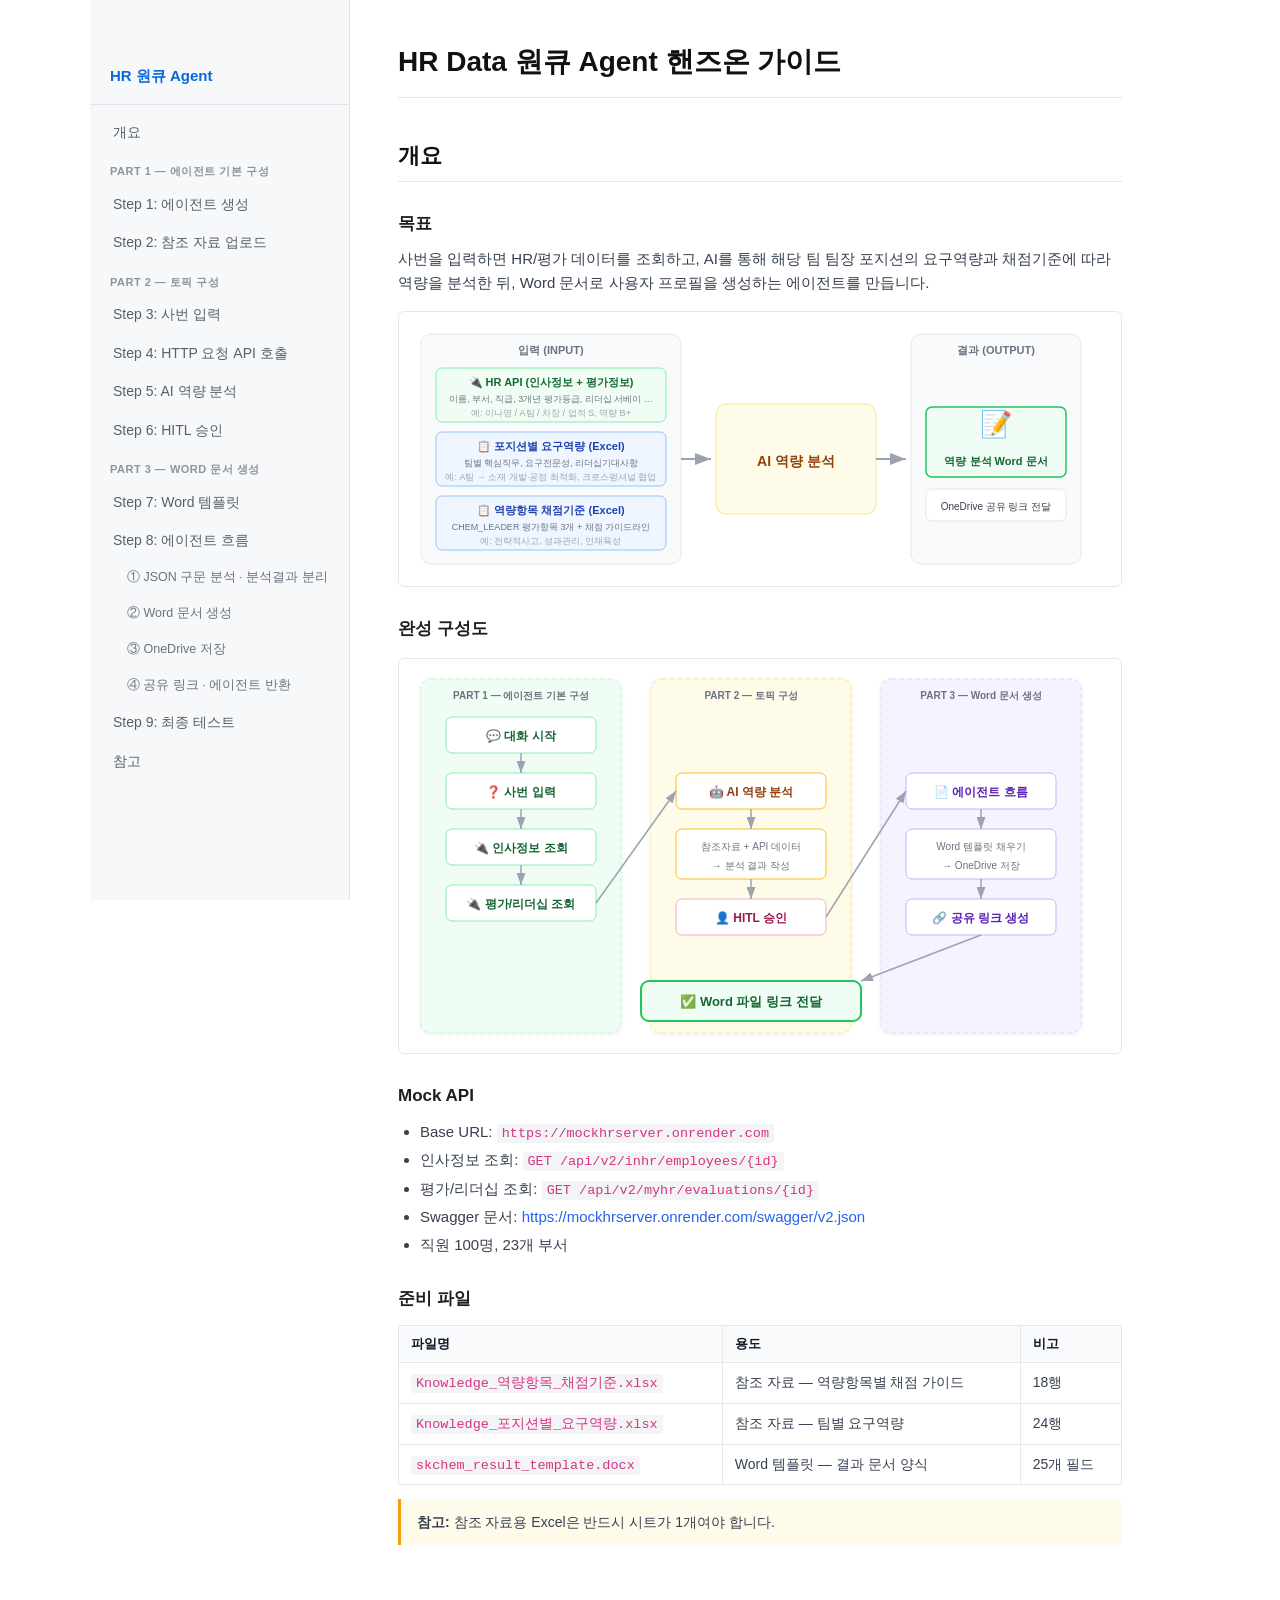
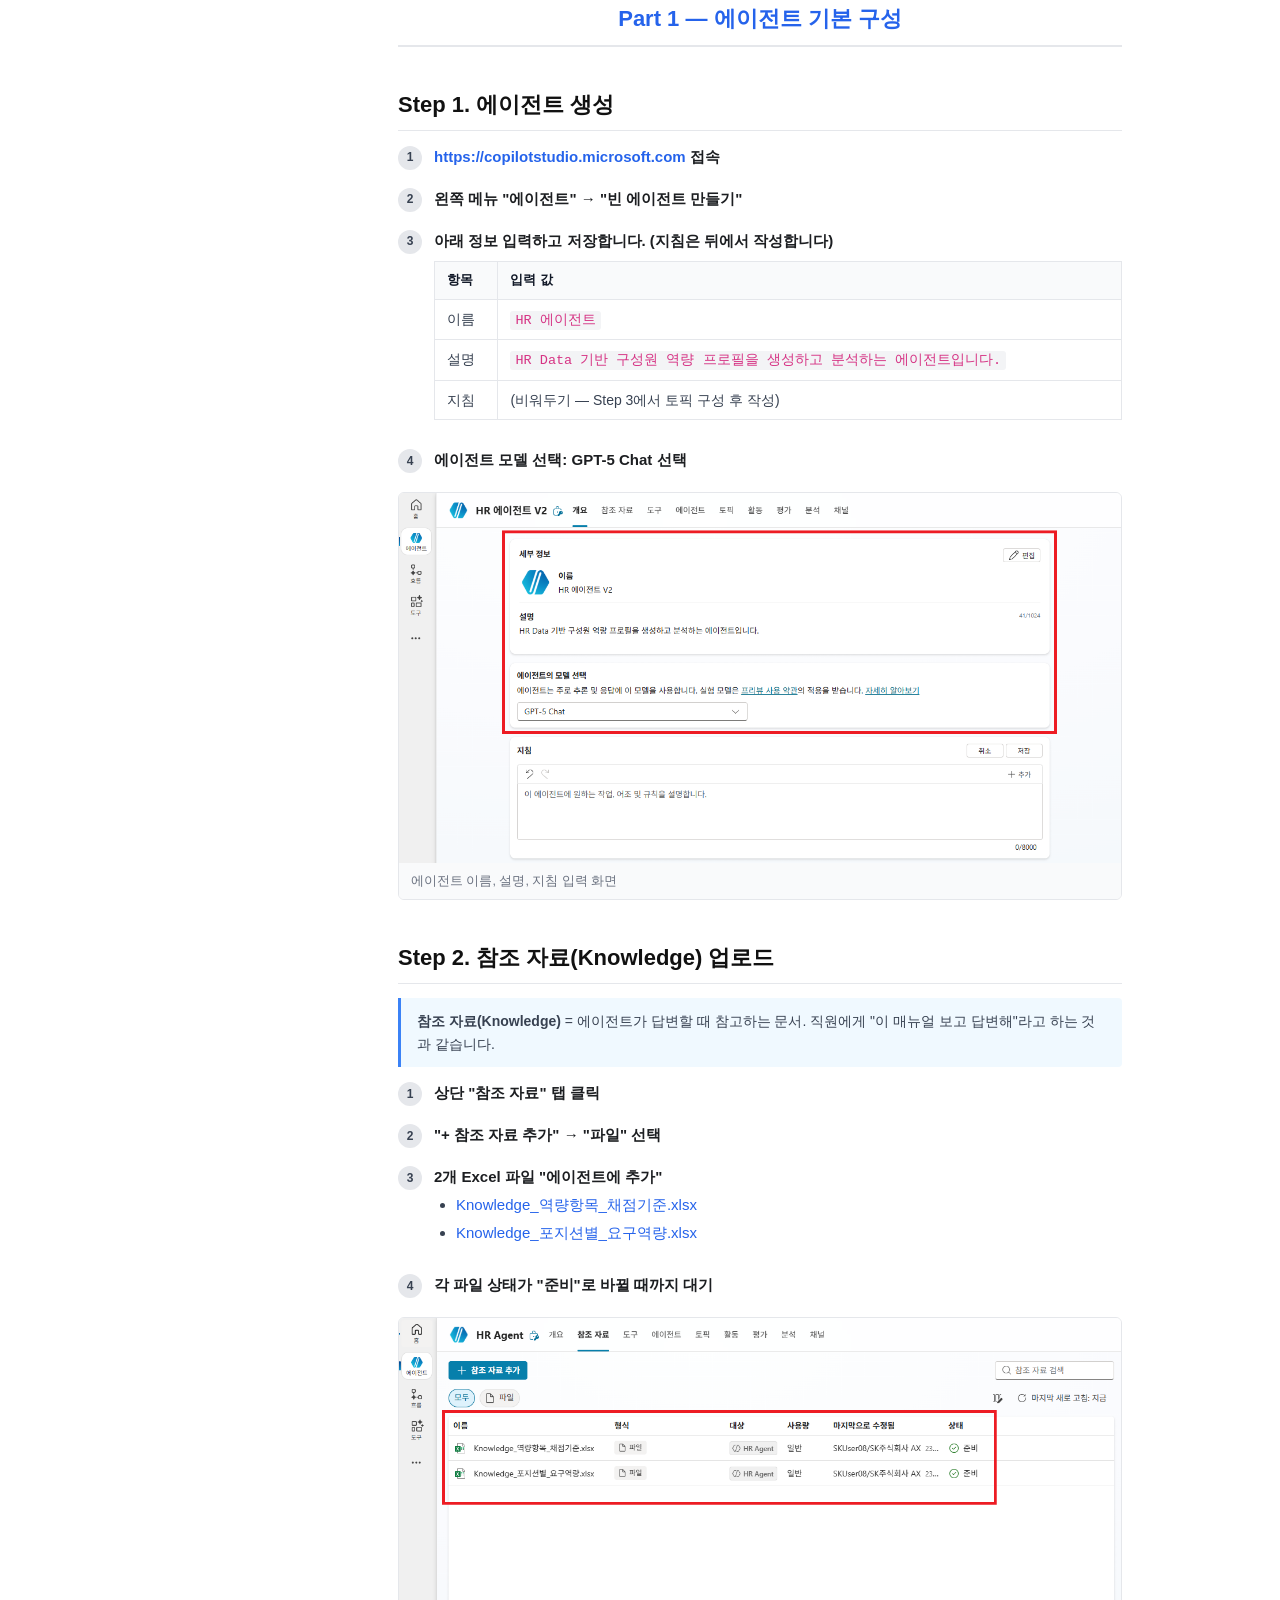
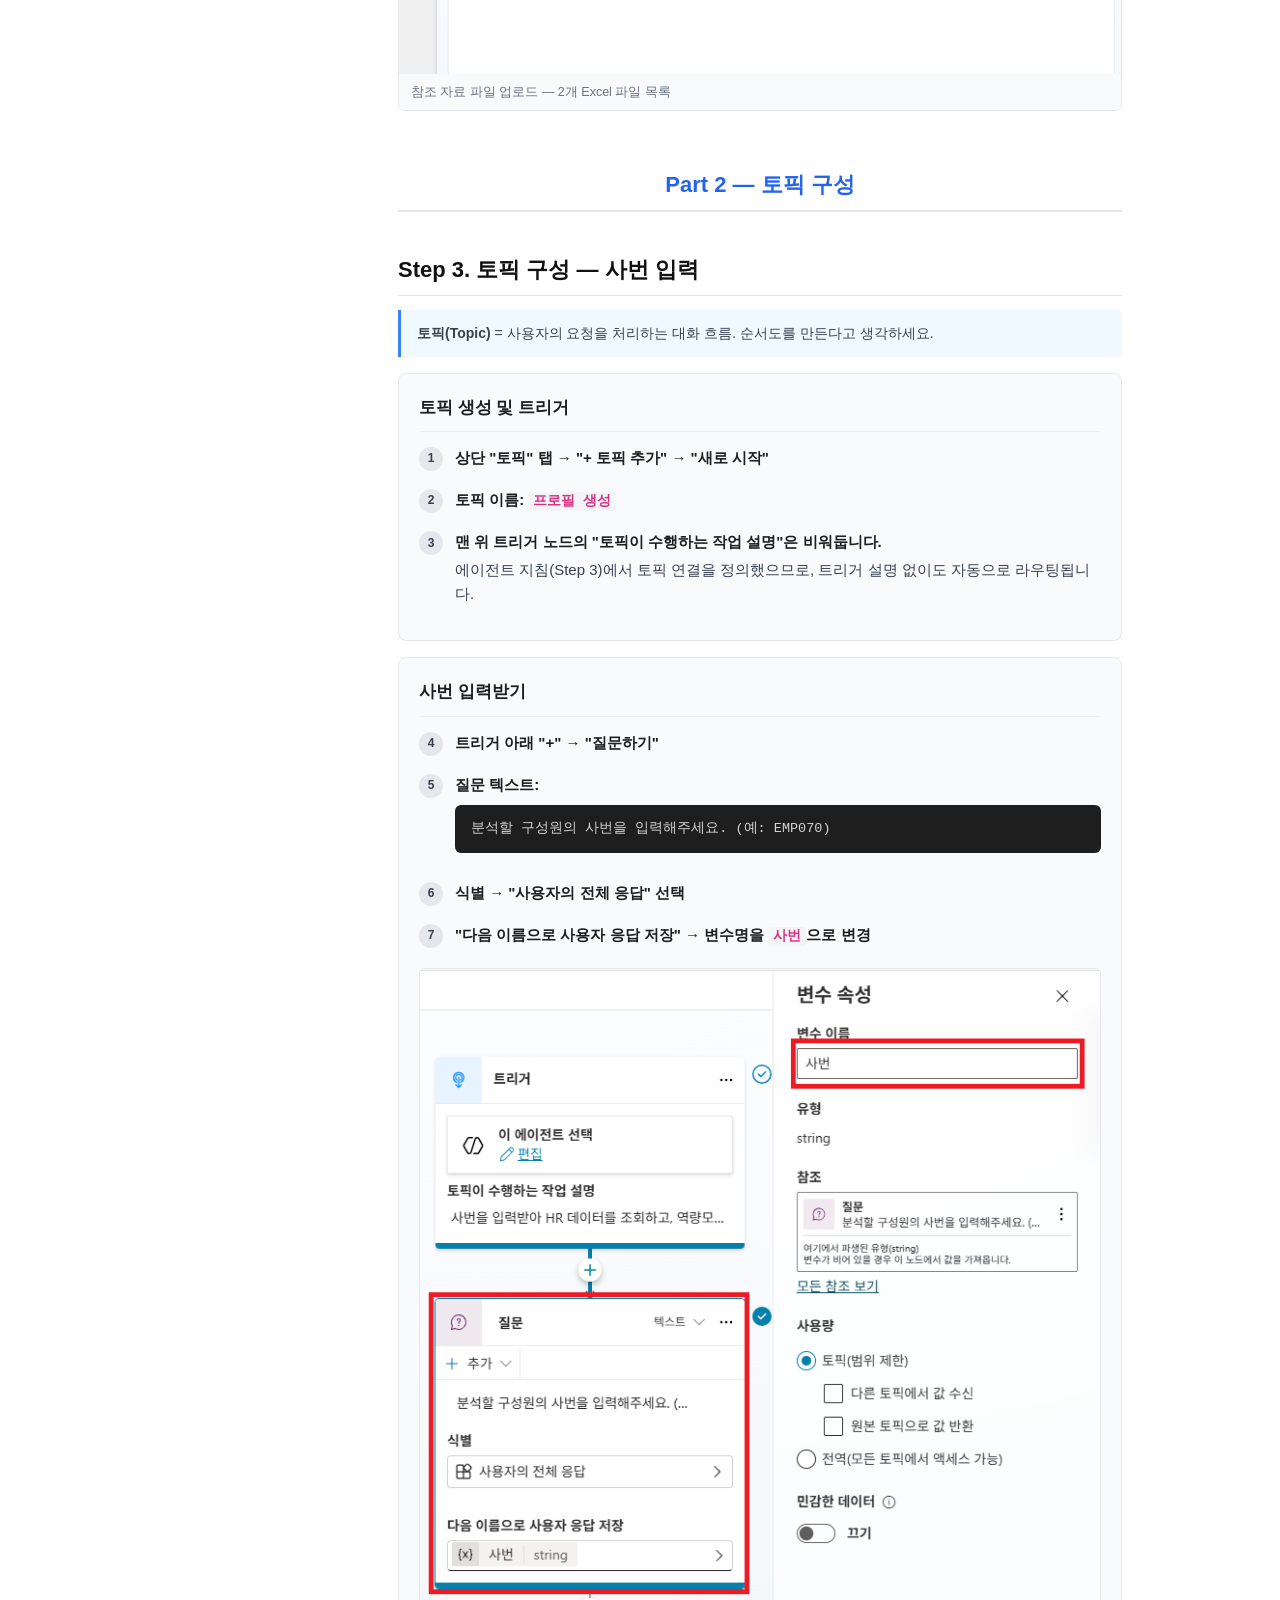
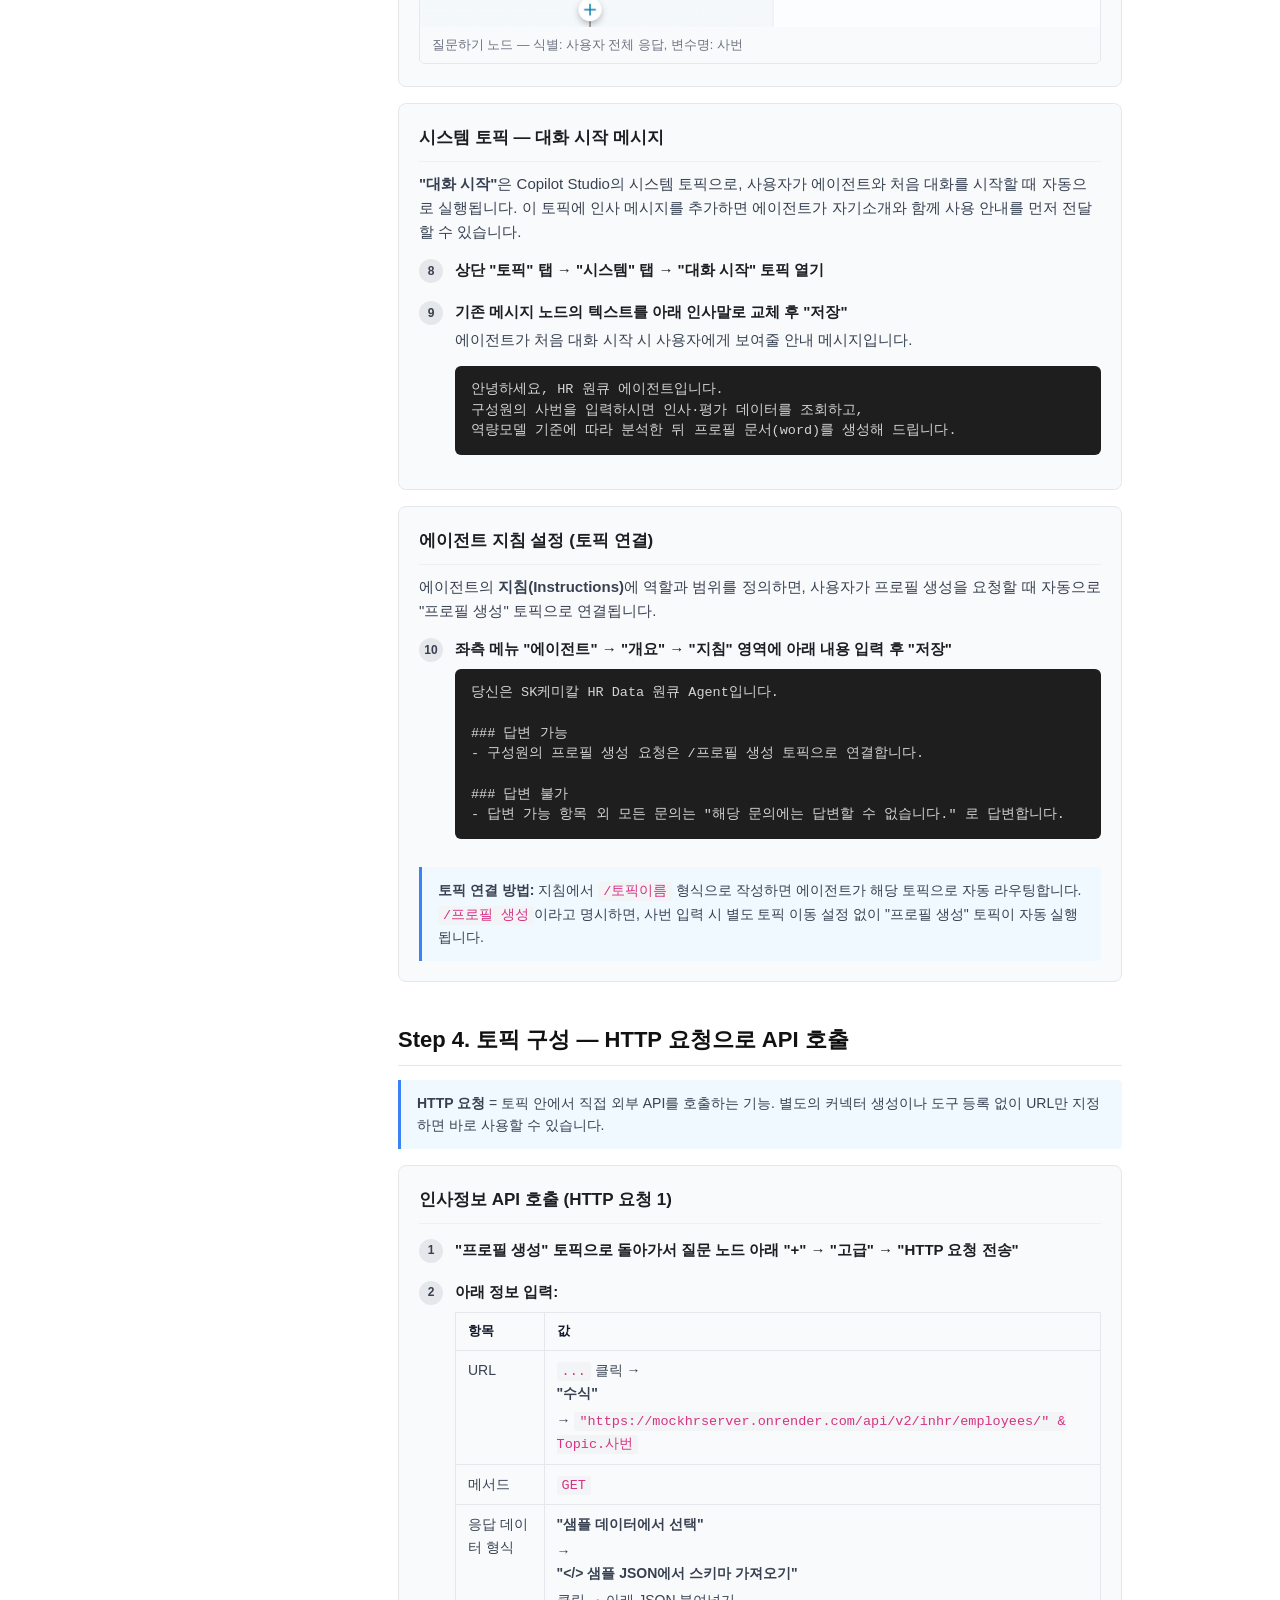
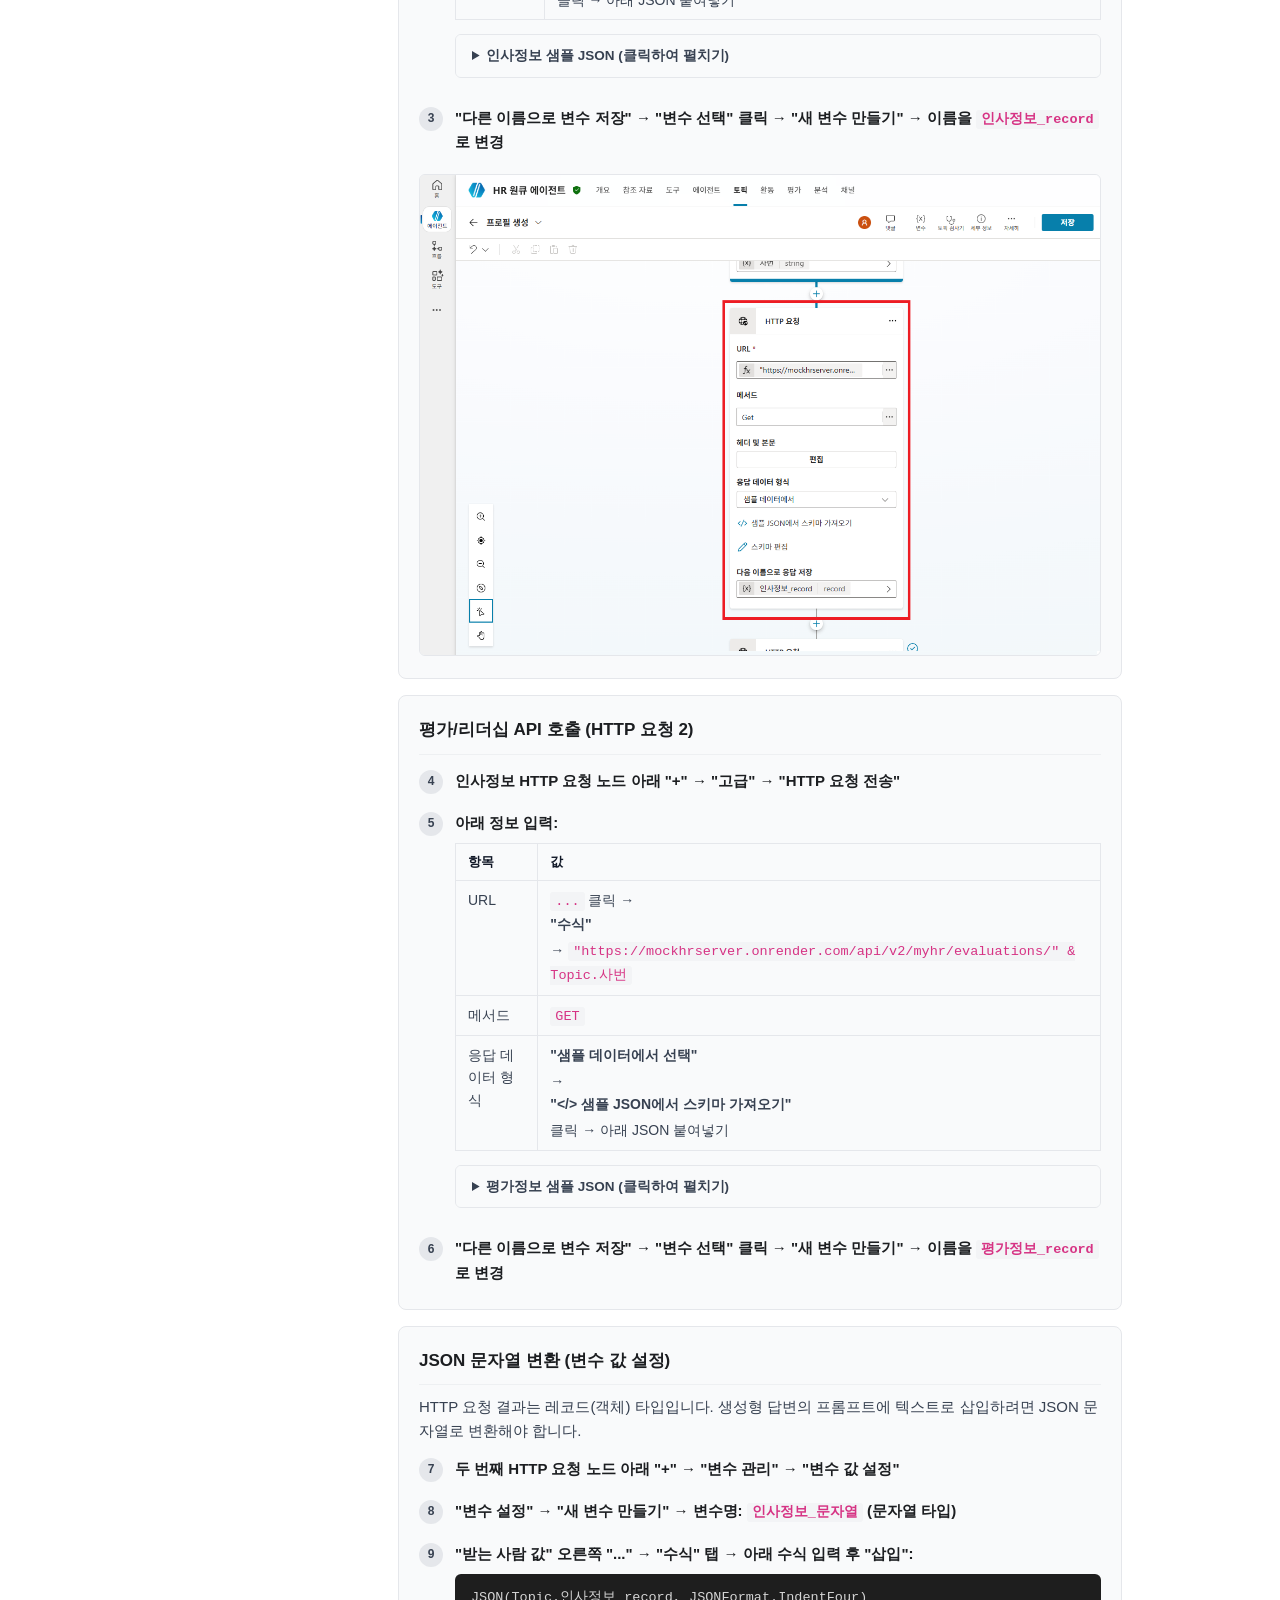
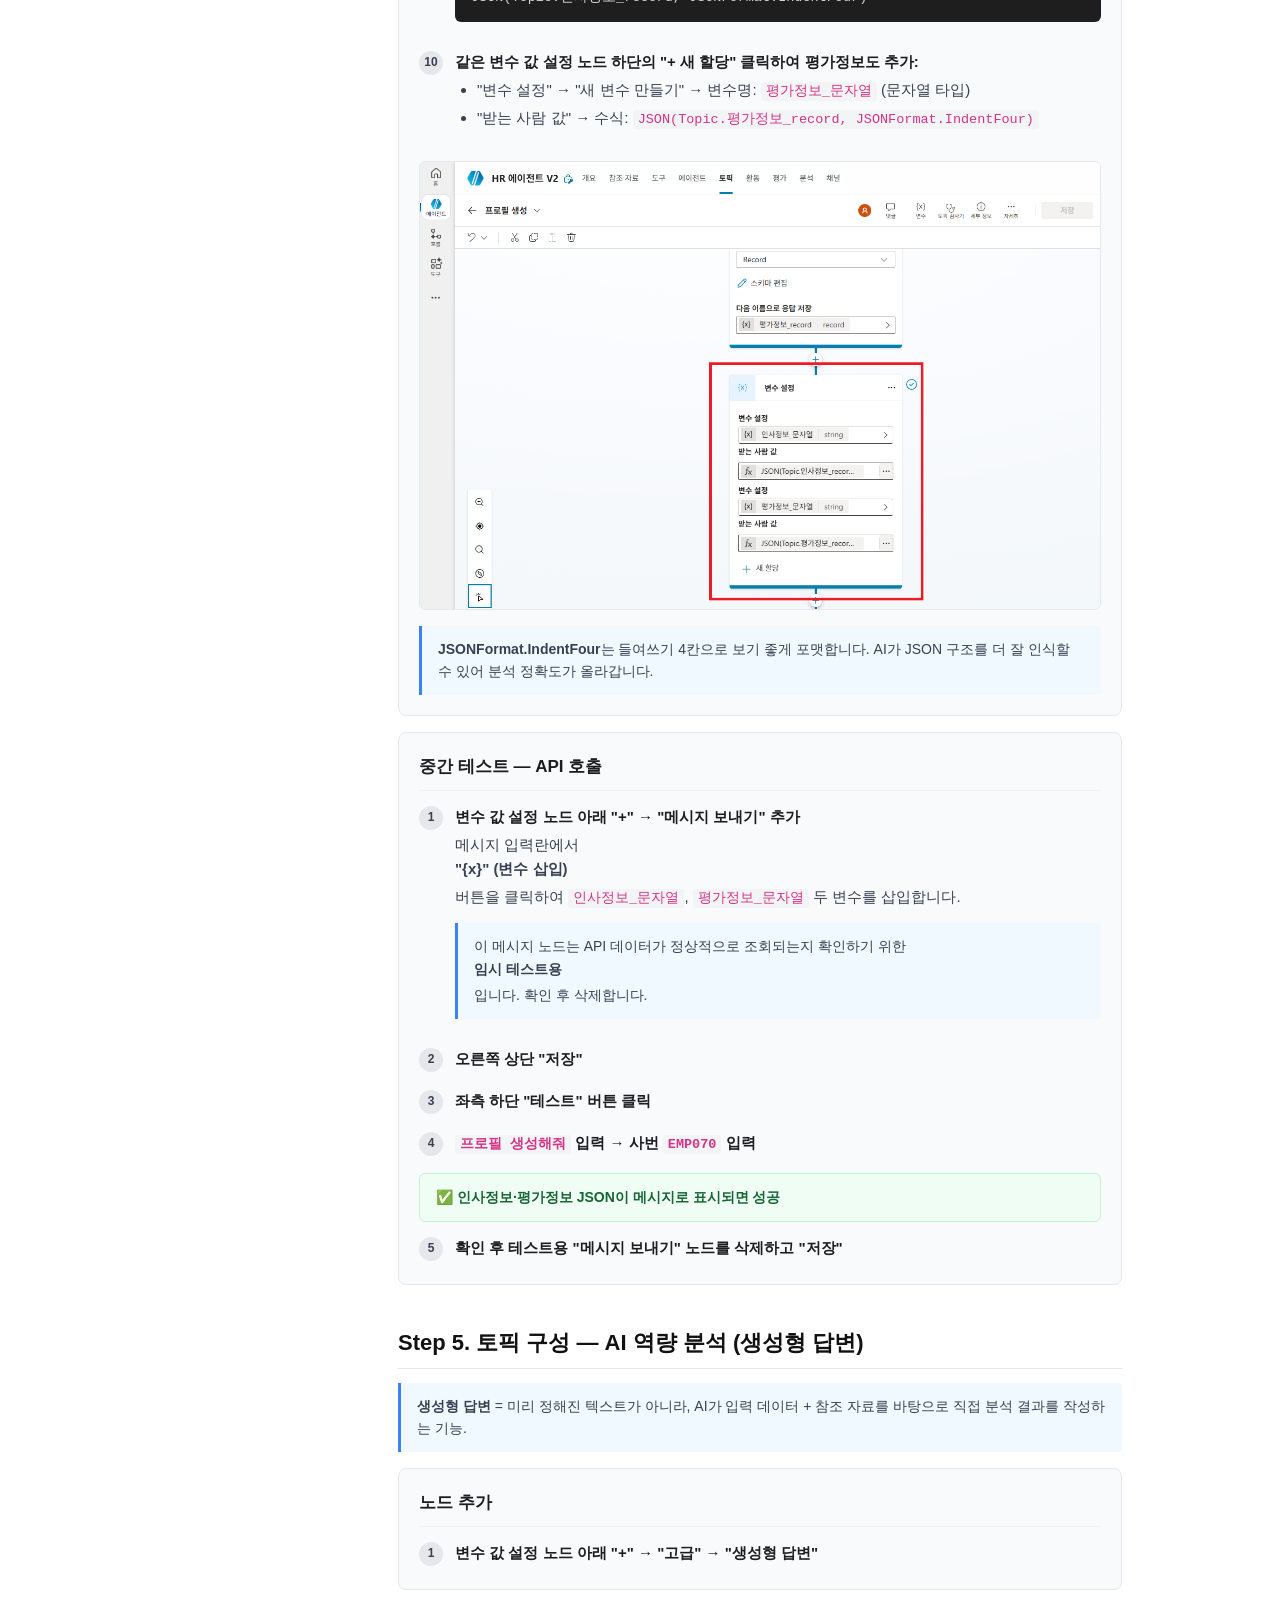
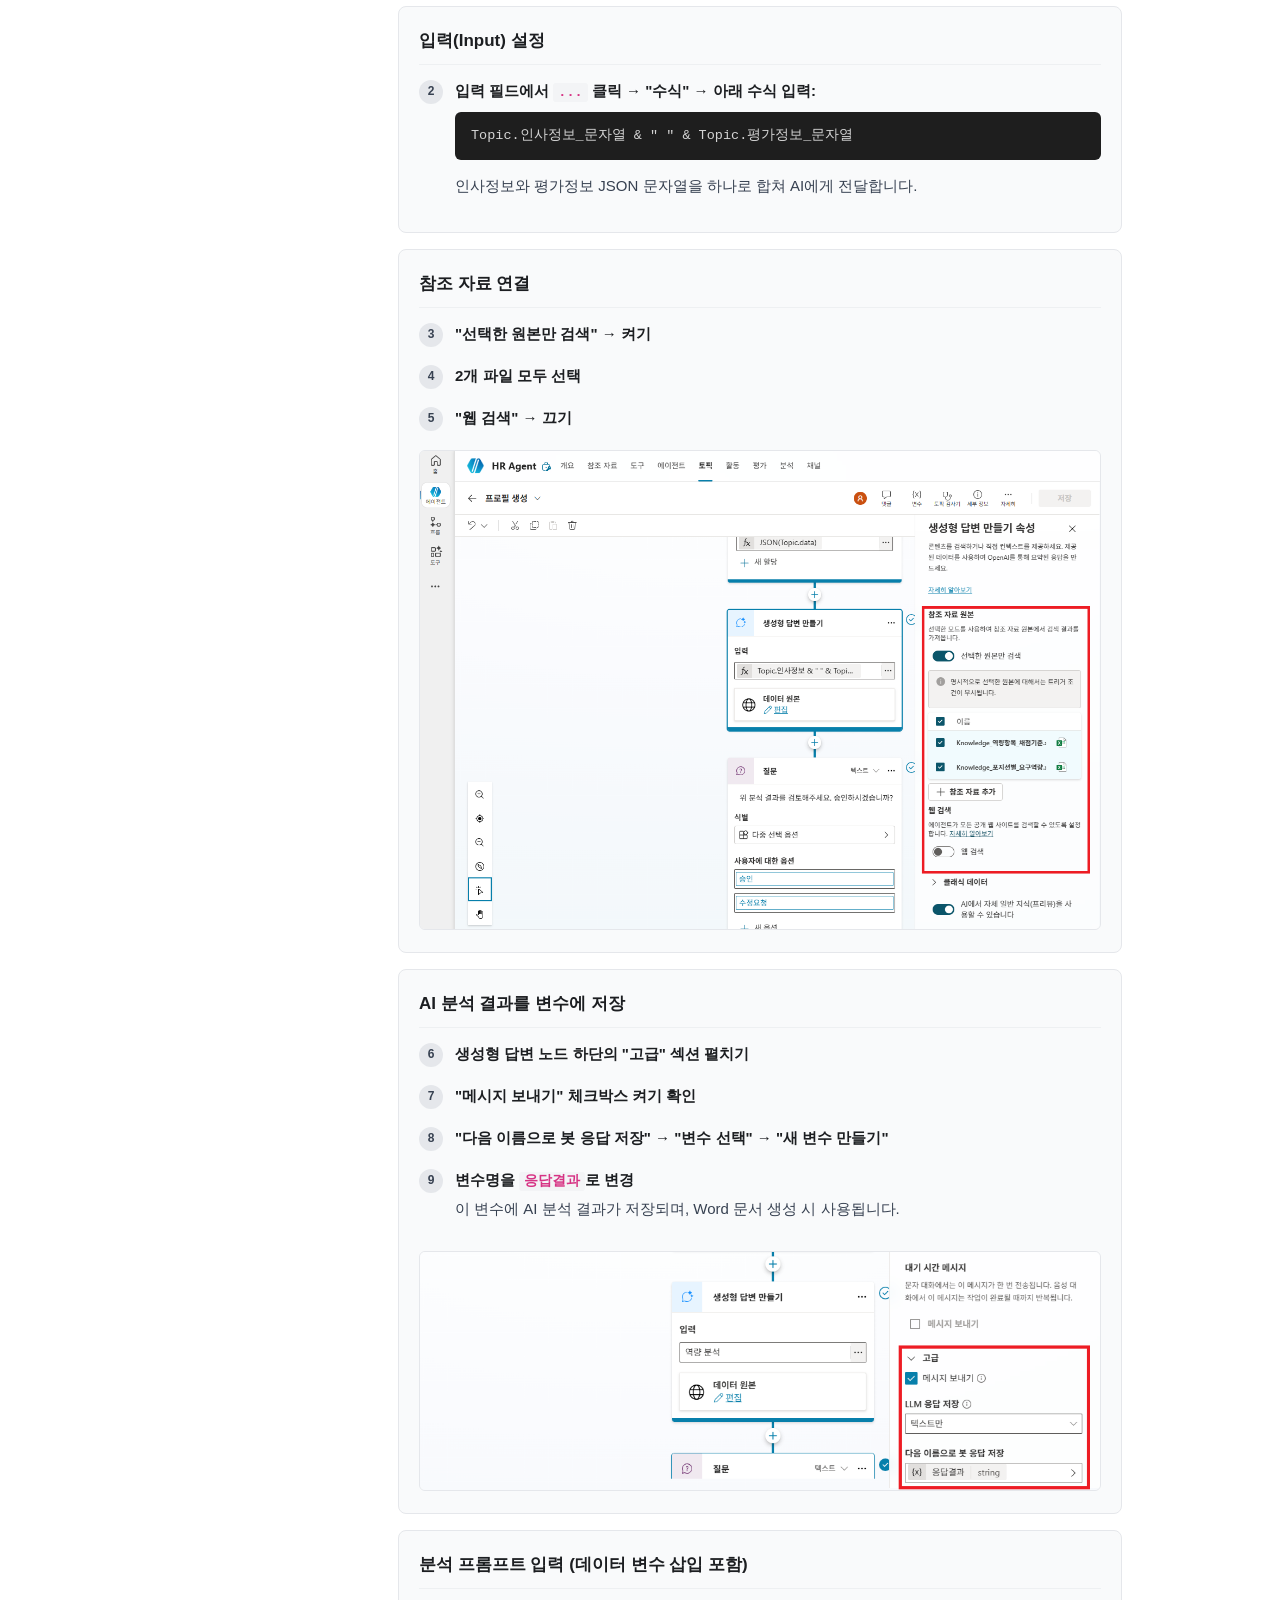
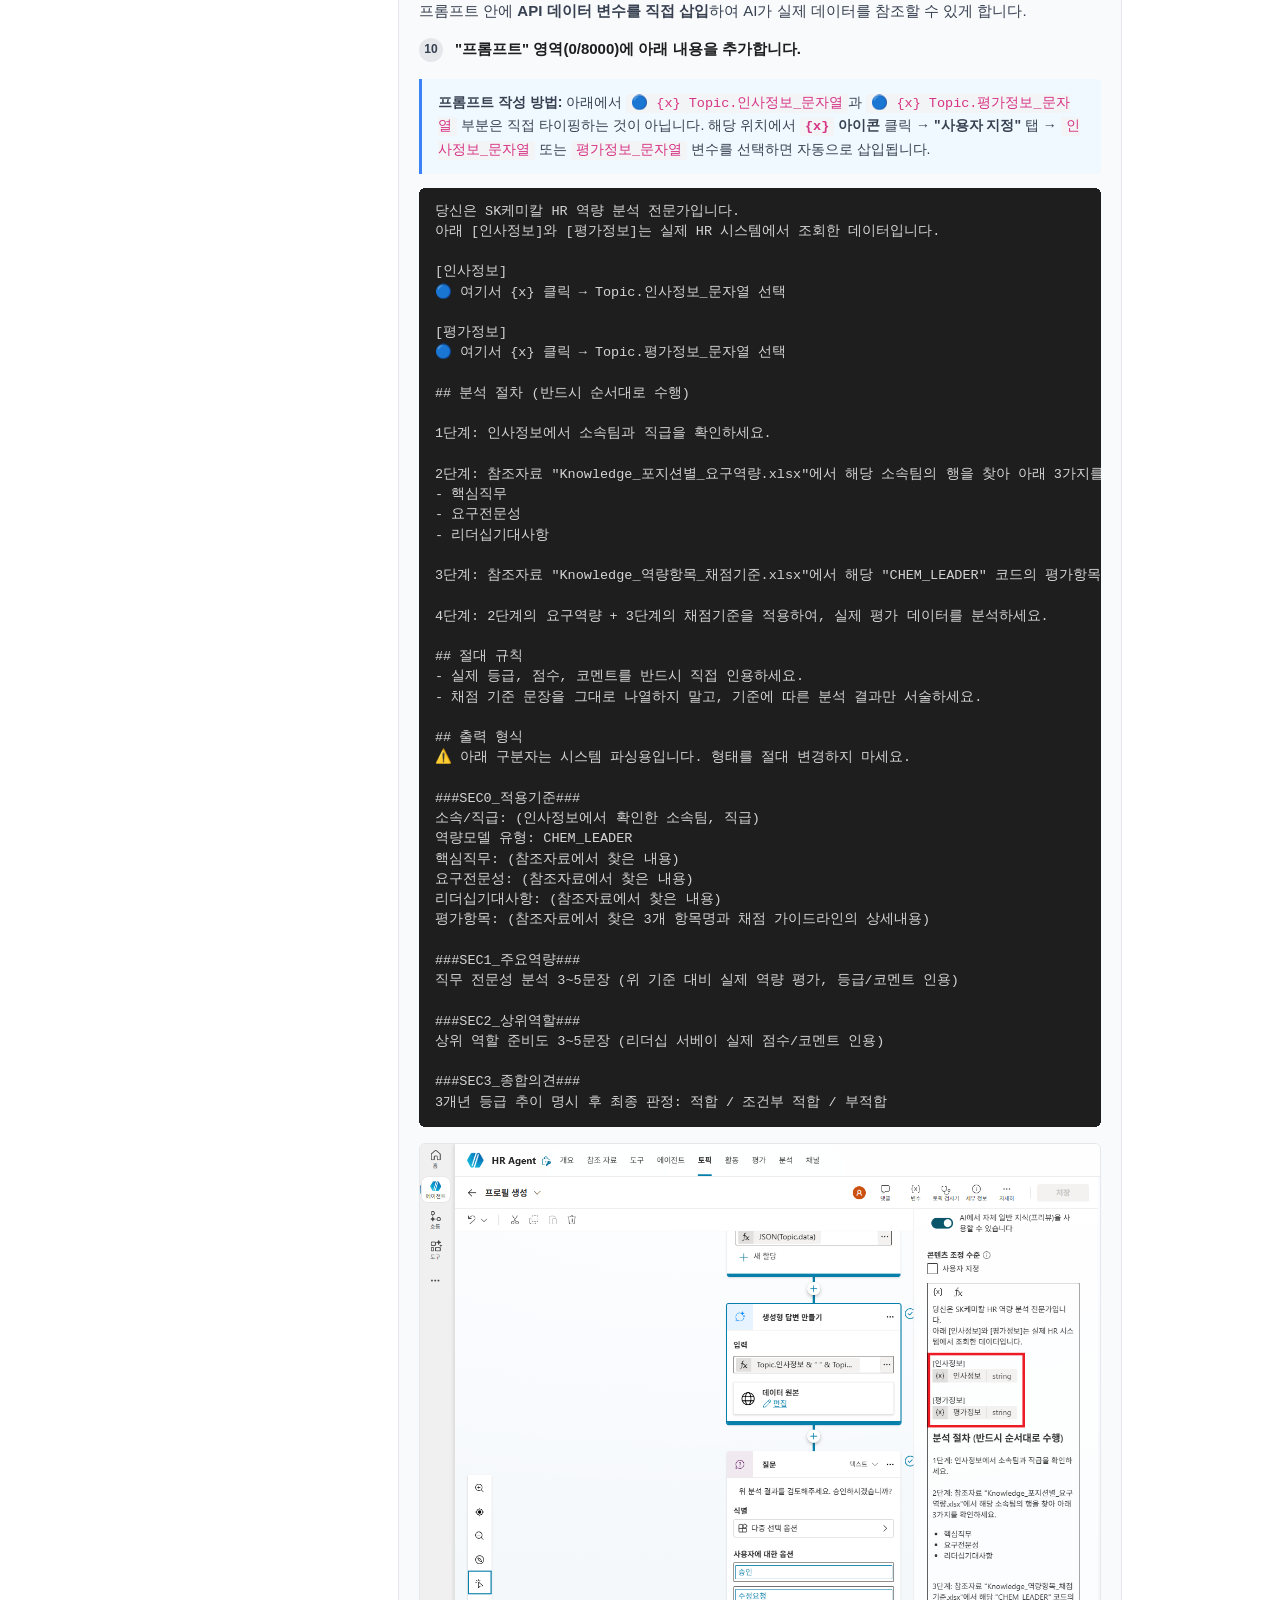
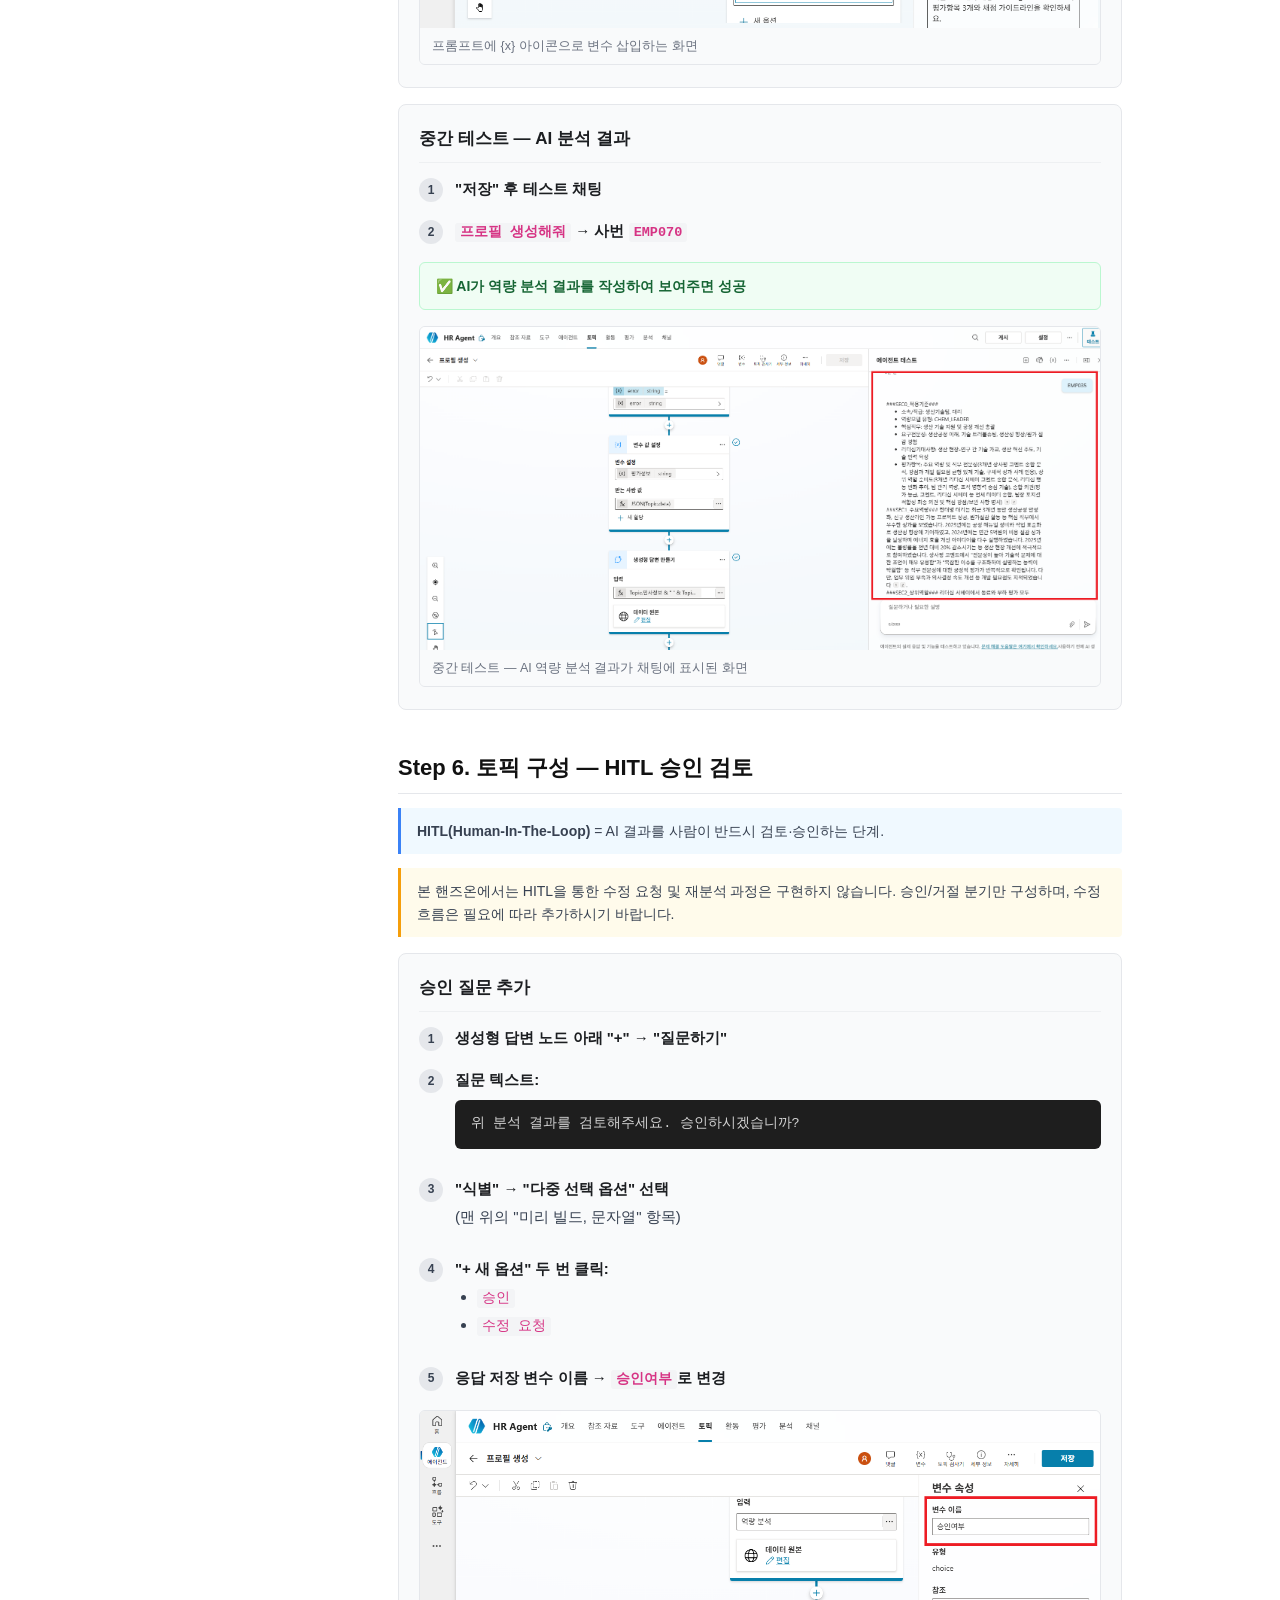
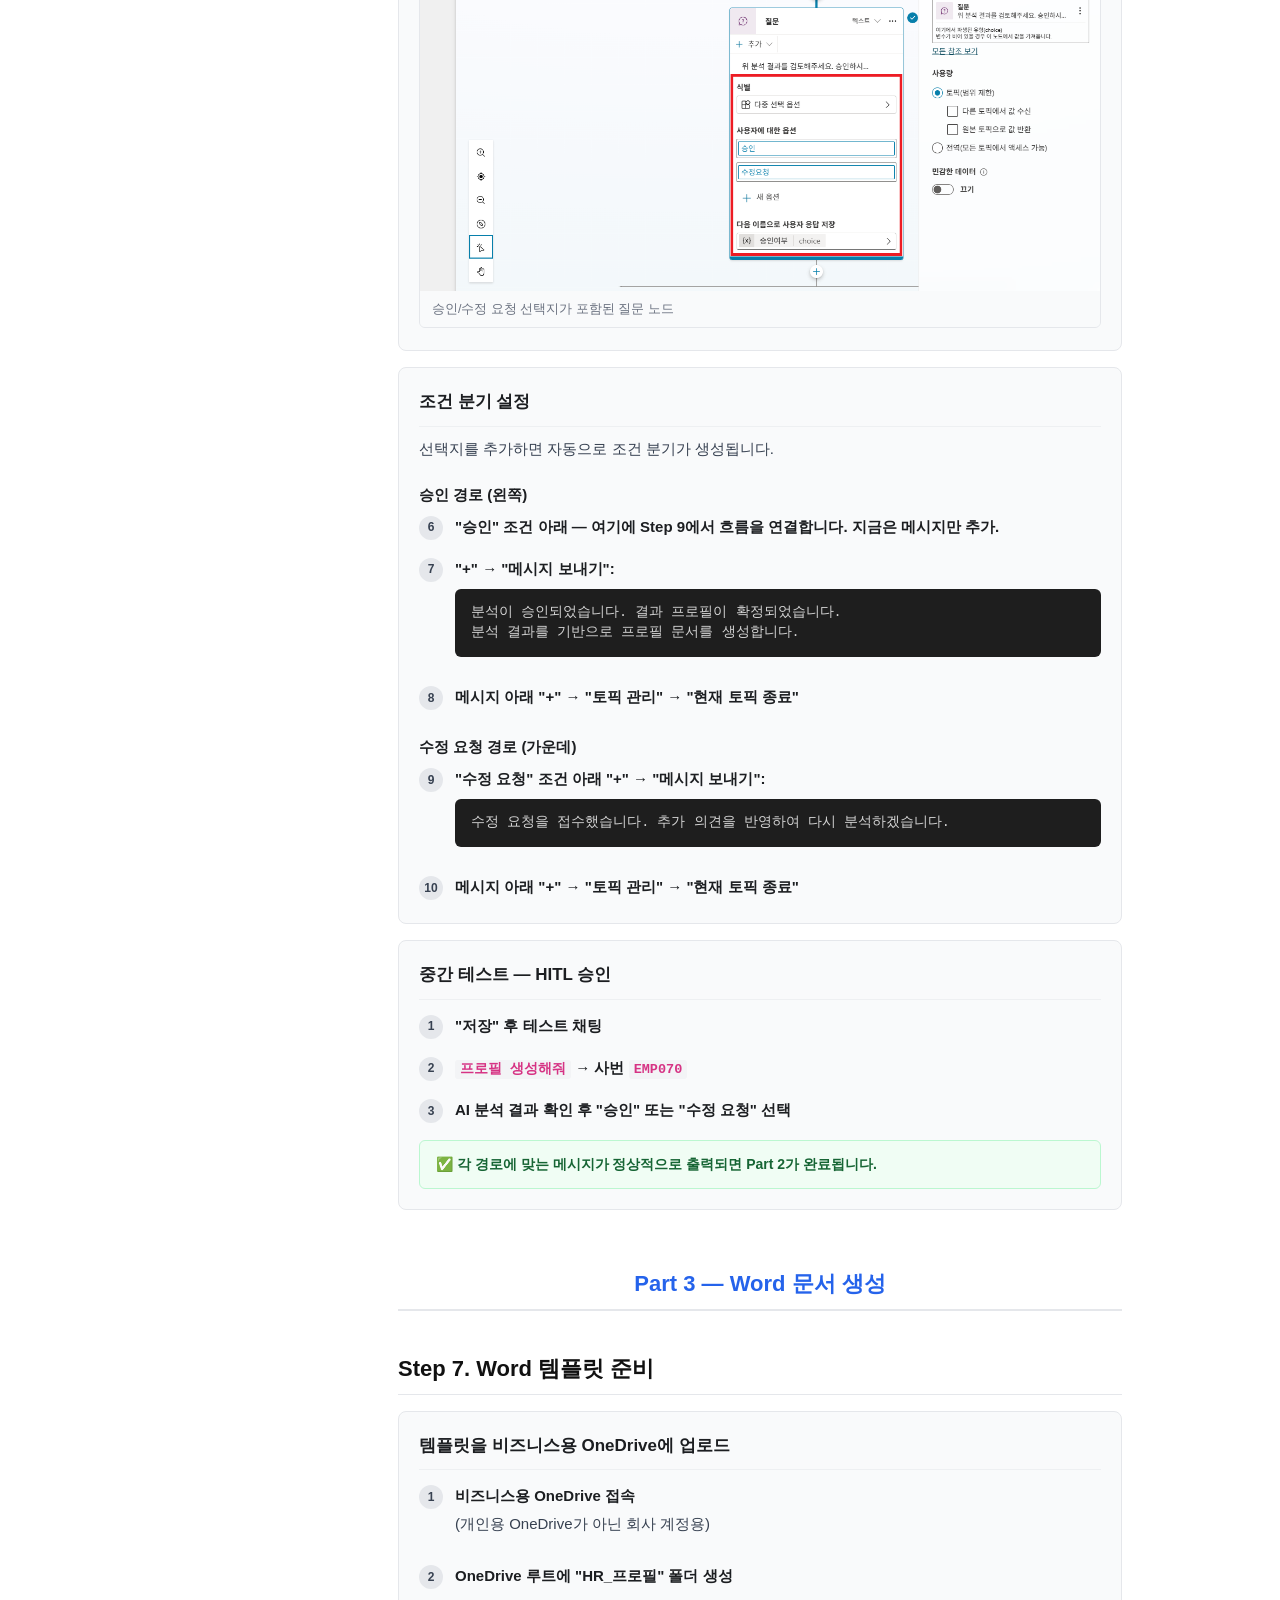
==== commit 78ef6eff: "일부 수정" ====
--- a/handson/index.html
+++ b/handson/index.html
@@ -24,14 +24,9 @@
         <a href="#step7">Step 7: Word 템플릿</a>
         <a href="#step8">Step 8: 에이전트 흐름</a>
         <a href="#step8-1" class="nav-sub">① JSON 구문 분석 · 분석결과 분리</a>
-        <a href="#step8-2" class="nav-sub">② 데이터 전처리</a>
-        <a href="#step8-2-1" class="nav-sub">&nbsp;&nbsp;②-1 학력</a>
-        <a href="#step8-2-2" class="nav-sub">&nbsp;&nbsp;②-2 주요경력</a>
-        <a href="#step8-2-3" class="nav-sub">&nbsp;&nbsp;②-3 업적·역량·코멘트</a>
-        <a href="#step8-2-4" class="nav-sub">&nbsp;&nbsp;②-4 동료·부하 리더십</a>
-        <a href="#step8-3" class="nav-sub">③ Word 문서 생성</a>
-        <a href="#step8-4" class="nav-sub">④ OneDrive 저장</a>
-        <a href="#step8-5" class="nav-sub">⑤ 공유 링크 · 에이전트 반환</a>
+        <a href="#step8-2" class="nav-sub">② Word 문서 생성</a>
+        <a href="#step8-3" class="nav-sub">③ OneDrive 저장</a>
+        <a href="#step8-4" class="nav-sub">④ 공유 링크 · 에이전트 반환</a>
         <a href="#step9">Step 9: 최종 테스트</a>
         <a href="#reference">참고</a>
       </nav>
@@ -39,11 +34,6 @@
 
     <main class="content">
       <h1>HR Data 원큐 Agent 핸즈온 가이드</h1>
-
-      <div class="callout" style="background:#f5f3ff;border-left-color:#8b5cf6;">
-        <strong>Copilot Studio Only 버전:</strong> Power Automate 없이 Copilot Studio만으로 구현하는 간소화 가이드(8단계)는
-        <a href="handson/index.html"><strong>여기</strong></a>에서 확인하세요.
-      </div>
 
       <!-- 개요 -->
       <section id="overview">
@@ -160,7 +150,7 @@
 
           <!-- Part 3 nodes -->
           <rect x="495" y="102" width="150" height="36" rx="6" fill="#fff" stroke="#c4b5fd"/>
-          <text x="570" y="125" text-anchor="middle" font-size="12" font-weight="600" fill="#5b21b6" font-family="sans-serif">📄 Power Automate</text>
+          <text x="570" y="125" text-anchor="middle" font-size="12" font-weight="600" fill="#5b21b6" font-family="sans-serif">📄 에이전트 흐름</text>
 
           <rect x="495" y="158" width="150" height="50" rx="6" fill="#fff" stroke="#c4b5fd"/>
           <text x="570" y="179" text-anchor="middle" font-size="10" fill="#6b7280" font-family="sans-serif">Word 템플릿 채우기</text>
@@ -188,9 +178,9 @@
         <h3>Mock API</h3>
         <ul>
           <li>Base URL: <code>https://mockhrserver.onrender.com</code></li>
-          <li>인사정보 조회: <code>GET /api/v1/inhr/employees/{id}</code></li>
-          <li>평가/리더십 조회: <code>GET /api/v1/myhr/evaluations/{id}</code></li>
-          <li>Swagger 문서: <a href="https://mockhrserver.onrender.com/docs" target="_blank">https://mockhrserver.onrender.com/docs</a></li>
+          <li>인사정보 조회: <code>GET /api/v2/inhr/employees/{id}</code></li>
+          <li>평가/리더십 조회: <code>GET /api/v2/myhr/evaluations/{id}</code></li>
+          <li>Swagger 문서: <a href="https://mockhrserver.onrender.com/swagger/v2.json" target="_blank">https://mockhrserver.onrender.com/swagger/v2.json</a></li>
           <li>직원 100명, 23개 부서</li>
         </ul>
 
@@ -200,9 +190,9 @@
             <tr><th>파일명</th><th>용도</th><th>비고</th></tr>
           </thead>
           <tbody>
-            <tr><td><a href="http://dbswhdgk931-prog.github.io/files/Knowledge_역량항목_채점기준.xlsx"><code>Knowledge_역량항목_채점기준.xlsx</code></a></td><td>참조 자료 — 역량항목별 채점 가이드</td><td>18행</td></tr>
-            <tr><td><a href="http://dbswhdgk931-prog.github.io/files/Knowledge_포지션별_요구역량.xlsx"><code>Knowledge_포지션별_요구역량.xlsx</code></a></td><td>참조 자료 — 팀별 요구역량</td><td>24행</td></tr>
-            <tr><td><a href="http://dbswhdgk931-prog.github.io/files/skchem_result_template.docx"><code>skchem_result_template.docx</code></a></td><td>Word 템플릿 — 결과 문서 양식</td><td>25개 필드</td></tr>
+            <tr><td><a href="https://dbswhdgk931-prog.github.io/files/Knowledge_역량항목_채점기준.xlsx"><code>Knowledge_역량항목_채점기준.xlsx</code></a></td><td>참조 자료 — 역량항목별 채점 가이드</td><td>18행</td></tr>
+            <tr><td><a href="https://dbswhdgk931-prog.github.io/files/Knowledge_포지션별_요구역량.xlsx"><code>Knowledge_포지션별_요구역량.xlsx</code></a></td><td>참조 자료 — 팀별 요구역량</td><td>24행</td></tr>
+            <tr><td><a href="https://dbswhdgk931-prog.github.io/files/skchem_result_template.docx"><code>skchem_result_template.docx</code></a></td><td>Word 템플릿 — 결과 문서 양식</td><td>25개 필드</td></tr>
           </tbody>
         </table>
 
@@ -234,28 +224,28 @@
         <div class="step">
           <span class="step-number">3</span>
           <div class="step-content">
-            <strong>아래 정보 입력하고 각각 저장합니다.</strong>
+            <strong>아래 정보 입력하고 저장합니다. (지침은 뒤에서 작성합니다)</strong>
             <table>
               <thead><tr><th>항목</th><th>입력 값</th></tr></thead>
               <tbody>
                 <tr><td>이름</td><td><code>HR 에이전트</code></td></tr>
                 <tr><td>설명</td><td><code>HR Data 기반 구성원 역량 프로필을 생성하고 분석하는 에이전트입니다.</code></td></tr>
-                <tr><td>지침</td><td><code>당신은 SK케미칼 HR Data 원큐 Agent입니다. ## 역할 HR 담당자가 구성원의 사번을 입력하면, HR 시스템 API에서 인사정보와 평가정보를 조회하고, 참조자료(포지션별 요구역량, 역량항목 채점기준)를 기반으로 역량 분석 프로필을 생성합니다. ## 응답 원칙 - API로 조회한 실제 데이터만 사용합니다. 데이터를 임의로 생성하지 않습니다. - 참조자료에서 해당 포지션의 요구역량과 채점기준을 확인한 후 분석합니다. - 실제 평가등급, 점수, 코멘트를 반드시 직접 인용하여 서술합니다. - 채점 기준을 그대로 나열하지 말고, 기준에 따른 분석 결과만 서술합니다. - HR 데이터는 민감 정보이므로 요청한 내용에 대해서만 답변합니다.</code></td></tr>
+                <tr><td>지침</td><td>(비워두기 — Step 3에서 토픽 구성 후 작성)</td></tr>
               </tbody>
             </table>
           </div>
         </div>
 
+        <div class="step">
+          <span class="step-number">4</span>
+          <div class="step-content">
+            <strong>에이전트 모델 선택: GPT-5 Chat 선택</strong>
+          </div>
+        </div>
+
         <div class="img-box">
           <img src="images/step2-agent-create.png" alt="에이전트 생성 화면" />
           <div class="img-caption">에이전트 이름, 설명, 지침 입력 화면</div>
-        </div>
-
-        <div class="step">
-          <span class="step-number">4</span>
-          <div class="step-content">
-            <strong>에이전트 모델 선택: GPT-5 Chat 선택</strong>
-          </div>
         </div>
 
       </section>
@@ -287,22 +277,22 @@
           <div class="step-content">
             <strong>2개 Excel 파일 "에이전트에 추가"</strong>
             <ul>
-              <li><a href="http://dbswhdgk931-prog.github.io/files/Knowledge_역량항목_채점기준.xlsx">Knowledge_역량항목_채점기준.xlsx</a></li>
-              <li><a href="http://dbswhdgk931-prog.github.io/files/Knowledge_포지션별_요구역량.xlsx">Knowledge_포지션별_요구역량.xlsx</a></li>
+              <li><a href="https://dbswhdgk931-prog.github.io/files/Knowledge_역량항목_채점기준.xlsx">Knowledge_역량항목_채점기준.xlsx</a></li>
+              <li><a href="https://dbswhdgk931-prog.github.io/files/Knowledge_포지션별_요구역량.xlsx">Knowledge_포지션별_요구역량.xlsx</a></li>
             </ul>
+          </div>
+        </div>
+
+        <div class="step">
+          <span class="step-number">4</span>
+          <div class="step-content">
+            <strong>각 파일 상태가 "준비"로 바뀔 때까지 대기</strong>
           </div>
         </div>
 
         <div class="img-box">
           <img src="images/step3-knowledge-upload.png" alt="참조 자료 업로드 화면" />
           <div class="img-caption">참조 자료 파일 업로드 — 2개 Excel 파일 목록</div>
-        </div>
-
-        <div class="step">
-          <span class="step-number">4</span>
-          <div class="step-content">
-            <strong>각 파일 상태가 "준비"로 바뀔 때까지 대기</strong>
-          </div>
         </div>
       </section>
 
@@ -339,18 +329,9 @@
         <div class="step">
           <span class="step-number">3</span>
           <div class="step-content">
-            <strong>맨 위 트리거 노드 클릭 → "토픽이 수행하는 작업 설명" 입력:</strong>
-            <pre><code>사번을 입력받아 HR 데이터를 조회하고, 역량모델 기준에 따라 구성원 프로필을 분석합니다.</code></pre>
-          </div>
-        </div>
-
-        <div class="img-box">
-          <img src="images/step6-trigger.png" alt="트리거 노드 설정" />
-          <div class="img-caption">트리거 노드 — 자연어 설명 입력 화면</div>
-        </div>
-
-        <div class="callout">
-          <strong>팁:</strong> 이전 버전에는 "트리거 문구 추가" 버튼이 따로 있었지만, 현재는 자연어 설명 방식. AI가 "프로필 만들어줘", "역량 분석해줘" 등에 자동 매칭.
+            <strong>맨 위 트리거 노드의 "토픽이 수행하는 작업 설명"은 비워둡니다.</strong>
+            <p>에이전트 지침(Step 3)에서 토픽 연결을 정의했으므로, 트리거 설명 없이도 자동으로 라우팅됩니다.</p>
+          </div>
         </div>
         </div>
 
@@ -393,10 +374,9 @@
         </div>
 
         <div class="step-group">
-        <h3>시스템 토픽 연결 (대화 시작)</h3>
+        <h3>시스템 토픽 — 대화 시작 메시지</h3>
         <p><strong>"대화 시작"</strong>은 Copilot Studio의 시스템 토픽으로, 사용자가 에이전트와 처음 대화를 시작할 때 자동으로 실행됩니다.
-          이 토픽에 인사 메시지를 추가하면 에이전트가 자기소개와 함께 사용 안내를 먼저 전달할 수 있고,
-          이어서 프로필 생성 토픽으로 자동 연결하면 매끄러운 대화 흐름을 만들 수 있습니다.</p>
+          이 토픽에 인사 메시지를 추가하면 에이전트가 자기소개와 함께 사용 안내를 먼저 전달할 수 있습니다.</p>
 
         <div class="step">
           <span class="step-number">8</span>
@@ -408,30 +388,36 @@
         <div class="step">
           <span class="step-number">9</span>
           <div class="step-content">
-            <strong>기존 메시지 노드의 텍스트를 아래 인사말로 교체</strong>
+            <strong>기존 메시지 노드의 텍스트를 아래 인사말로 교체 후 "저장"</strong>
             <p>에이전트가 처음 대화 시작 시 사용자에게 보여줄 안내 메시지입니다.</p>
 <pre><code>안녕하세요, HR 원큐 에이전트입니다.
 구성원의 사번을 입력하시면 인사·평가 데이터를 조회하고,
 역량모델 기준에 따라 분석한 뒤 프로필 문서(word)를 생성해 드립니다.</code></pre>
           </div>
         </div>
+        </div>
+
+        <div class="step-group">
+        <h3>에이전트 지침 설정 (토픽 연결)</h3>
+        <p>에이전트의 <strong>지침(Instructions)</strong>에 역할과 범위를 정의하면, 사용자가 프로필 생성을 요청할 때 자동으로 "프로필 생성" 토픽으로 연결됩니다.</p>
 
         <div class="step">
           <span class="step-number">10</span>
           <div class="step-content">
-            <strong>메시지 노드 아래 "+" → "토픽 관리" → "다른 토픽으로 이동" → "프로필 생성" 선택</strong>
-          </div>
-        </div>
-
-        <div class="step">
-          <span class="step-number">11</span>
-          <div class="step-content">
-            <strong>"저장"</strong>
-          </div>
-        </div>
-
-        <div class="img-box">
-          <img src="images/step6-conversation-start.png" alt="대화 시작 토픽 연결 화면" />
+            <strong>좌측 메뉴 "에이전트" → "개요" → "지침" 영역에 아래 내용 입력 후 "저장"</strong>
+<pre><code>당신은 SK케미칼 HR Data 원큐 Agent입니다.
+
+### 답변 가능
+- 구성원의 프로필 생성 요청은 /프로필 생성 토픽으로 연결합니다.
+
+### 답변 불가
+- 답변 가능 항목 외 모든 문의는 "해당 문의에는 답변할 수 없습니다." 로 답변합니다.</code></pre>
+          </div>
+        </div>
+
+        <div class="callout">
+          <strong>토픽 연결 방법:</strong> 지침에서 <code>/토픽이름</code> 형식으로 작성하면 에이전트가 해당 토픽으로 자동 라우팅합니다.
+          <code>/프로필 생성</code>이라고 명시하면, 사번 입력 시 별도 토픽 이동 설정 없이 "프로필 생성" 토픽이 자동 실행됩니다.
         </div>
         </div>
       </section>
@@ -462,9 +448,9 @@
             <table>
               <thead><tr><th>항목</th><th>값</th></tr></thead>
               <tbody>
-                <tr><td>URL</td><td><code>...</code> 클릭 → <strong>"수식"</strong> → <code>"https://mockhrserver.onrender.com/api/v1/inhr/employees/" &amp; Topic.사번</code></td></tr>
+                <tr><td>URL</td><td><code>...</code> 클릭 → <strong>"수식"</strong> → <code>"https://mockhrserver.onrender.com/api/v2/inhr/employees/" &amp; Topic.사번</code></td></tr>
                 <tr><td>메서드</td><td><code>GET</code></td></tr>
-                <tr><td>콘텐츠 형식</td><td><code>application/json</code></td></tr>
+
                 <tr><td>응답 데이터 형식</td><td><strong>"샘플 데이터에서 선택"</strong> → <strong>"&lt;/&gt; 샘플 JSON에서 스키마 가져오기"</strong> 클릭 → 아래 JSON 붙여넣기</td></tr>
               </tbody>
             </table>
@@ -484,26 +470,11 @@
     "photoUrl": "https://sp.example.com/photos/emp000.jpg",
     "managerId": "EMP001",
     "lastModified": "2026-04-01T09:00:00Z",
-    "educations": [
-      {"school": "서울대학교", "degree": "학사", "major": "경영학", "gradYear": 2008},
-      {"school": "연세대학교", "degree": "석사", "major": "MBA", "gradYear": 2012}
-    ],
-    "careers": [
-      {"company": "삼성전자", "department": "기획팀", "role": "사원", "startDate": "2008-03-01", "endDate": "2013-02-28", "region": "수원", "description": "신사업 기획 업무", "isCurrent": false},
-      {"company": "SK케미칼", "department": "전략기획팀", "role": "부장", "startDate": "2013-03-01", "endDate": "2099-12-31", "region": "성남", "description": "중장기 전략 수립", "isCurrent": true}
-    ],
-    "overseasExperiences": [
-      {"country": "미국", "purpose": "MBA 파견", "startDate": "2010-08-01", "endDate": "2012-06-30"},
-      {"country": "독일", "purpose": "기술 연수", "startDate": "2018-06-01", "endDate": "2018-08-31"}
-    ],
-    "family": [
-      {"relation": "배우자", "name": "김영희", "birthYear": 1986, "education": "고려대학교 영문학 학사", "occupation": "회사원"},
-      {"relation": "자녀", "name": "홍서연", "birthYear": 2015, "education": "초등학교 재학", "occupation": "학생"}
-    ],
-    "certifications": [
-      {"certName": "TOEIC", "issuer": "ETS", "country": "미국", "scoreOrGrade": "950", "issuedDate": "2020-05-15", "expiryDate": "2022-05-14"},
-      {"certName": "PMP", "issuer": "PMI", "country": "미국", "scoreOrGrade": "Pass", "issuedDate": "2019-11-20", "expiryDate": "2025-11-19"}
-    ]
+    "educationSummary": "서울대학교 경영학 학사 (2008년 졸업) / 연세대학교 MBA 석사 (2012년 졸업)",
+    "careerSummary": "삼성전자 기획팀 사원 (2008-03-01~2013-02-28) - 신사업 기획 업무 / SK케미칼 전략기획팀 부장 (2013-03-01~재직중) - 중장기 전략 수립",
+    "overseasSummary": "미국 MBA 파견 (2010-08-01~2012-06-30) / 독일 기술 연수 (2018-06-01~2018-08-31)",
+    "familySummary": "",
+    "certificationSummary": ""
   }
 }</code></pre>
             </details>
@@ -539,9 +510,9 @@
             <table>
               <thead><tr><th>항목</th><th>값</th></tr></thead>
               <tbody>
-                <tr><td>URL</td><td><code>...</code> 클릭 → <strong>"수식"</strong> → <code>"https://mockhrserver.onrender.com/api/v1/myhr/evaluations/" &amp; Topic.사번</code></td></tr>
+                <tr><td>URL</td><td><code>...</code> 클릭 → <strong>"수식"</strong> → <code>"https://mockhrserver.onrender.com/api/v2/myhr/evaluations/" &amp; Topic.사번</code></td></tr>
                 <tr><td>메서드</td><td><code>GET</code></td></tr>
-                <tr><td>콘텐츠 형식</td><td><code>application/json</code></td></tr>
+
                 <tr><td>응답 데이터 형식</td><td><strong>"샘플 데이터에서 선택"</strong> → <strong>"&lt;/&gt; 샘플 JSON에서 스키마 가져오기"</strong> 클릭 → 아래 JSON 붙여넣기</td></tr>
               </tbody>
             </table>
@@ -552,53 +523,34 @@
   "data": {
     "employeeId": "EMP000",
     "lastModified": "2026-04-01T09:00:00Z",
-    "evaluations": [
-      {
-        "year": 2023,
-        "performanceGrade": "A",
-        "competencyGrade": "A",
-        "comment": {
-          "type": "상사평",
-          "text": "주요 프로젝트를 성공적으로 리드함.",
-          "commenter": "직속상사"
-        },
-        "leadershipSurveys": [
-          {"evaluatorType": "상사", "score": 4.5, "strengthComment": "전략적 사고 우수", "developmentComment": "세부 점검 필요"},
-          {"evaluatorType": "동료", "score": 4.3, "strengthComment": "협업 우수", "developmentComment": "조율 시간 필요"},
-          {"evaluatorType": "부하", "score": 4.6, "strengthComment": "코칭 적극적", "developmentComment": "권한 명확화 필요"}
-        ]
-      },
-      {
-        "year": 2024,
-        "performanceGrade": "S",
-        "competencyGrade": "A",
-        "comment": {
-          "type": "상사평",
-          "text": "신사업 발굴 탁월.",
-          "commenter": "직속상사"
-        },
-        "leadershipSurveys": [
-          {"evaluatorType": "상사", "score": 4.8, "strengthComment": "실행력 탁월", "developmentComment": "성과 압박 균형 필요"},
-          {"evaluatorType": "동료", "score": 4.5, "strengthComment": "이슈 구조화 능력", "developmentComment": "사전 공유 강화"},
-          {"evaluatorType": "부하", "score": 4.4, "strengthComment": "체계적 성과 관리", "developmentComment": "워라밸 신경"}
-        ]
-      },
-      {
-        "year": 2025,
-        "performanceGrade": "S",
-        "competencyGrade": "S",
-        "comment": {
-          "type": "상사평",
-          "text": "글로벌 진출 전략 성공.",
-          "commenter": "직속상사"
-        },
-        "leadershipSurveys": [
-          {"evaluatorType": "상사", "score": 4.7, "strengthComment": "변화 관리 추진력", "developmentComment": "타인 의견 수용 개선"},
-          {"evaluatorType": "동료", "score": 4.4, "strengthComment": "고객 관점 사고", "developmentComment": "업무 위임 부족"},
-          {"evaluatorType": "부하", "score": 4.0, "strengthComment": "체계적 피드백", "developmentComment": "타 부서 소통 적극화"}
-        ]
-      }
-    ]
+    "referenceYears": {"N": 2025, "N1": 2024, "N2": 2023},
+    "performance_N": "S",
+    "competency_N": "S",
+    "supervisorReview_N": "글로벌 진출 전략 성공. (직속상사)",
+    "supervisorScore_N": "4.7",
+    "peerScore_N": "4.4",
+    "subordinateScore_N": "4.0",
+    "supervisorComment_N": "",
+    "peerComment_N": "고객 관점 사고 / 업무 위임 부족",
+    "subordinateComment_N": "체계적 피드백 / 타 부서 소통 적극화",
+    "performance_N1": "S",
+    "competency_N1": "A",
+    "supervisorReview_N1": "신사업 발굴 탁월. (직속상사)",
+    "supervisorScore_N1": "4.8",
+    "peerScore_N1": "4.5",
+    "subordinateScore_N1": "4.4",
+    "supervisorComment_N1": "",
+    "peerComment_N1": "이슈 구조화 능력 / 사전 공유 강화",
+    "subordinateComment_N1": "체계적 성과 관리 / 워라밸 신경",
+    "performance_N2": "A",
+    "competency_N2": "A",
+    "supervisorReview_N2": "주요 프로젝트를 성공적으로 리드함. (직속상사)",
+    "supervisorScore_N2": "4.5",
+    "peerScore_N2": "4.3",
+    "subordinateScore_N2": "4.6",
+    "supervisorComment_N2": "",
+    "peerComment_N2": "협업 우수 / 조율 시간 필요",
+    "subordinateComment_N2": "코칭 적극적 / 권한 명확화 필요"
   }
 }</code></pre>
             </details>
@@ -640,25 +592,25 @@
           </div>
         </div>
 
-        <div class="img-box">
-          <img src="images/step4-variable-set-hr.png" alt="인사정보 변수 값 설정 화면" />
-        </div>
-
         <div class="step">
           <span class="step-number">10</span>
           <div class="step-content">
-            <strong>평가정보에 대해서도 동일한 작업을 진행합니다.<br>
-            ⑨ 변수 값 설정 아래 "+" → "변수 관리" → "변수 값 설정" 추가:</strong>
+            <strong>같은 변수 값 설정 노드 하단의 "+ 새 할당" 클릭하여 평가정보도 추가:</strong>
             <ul>
               <li>"변수 설정" → "새 변수 만들기" → 변수명: <code>평가정보_문자열</code> (문자열 타입)</li>
-              <li>수식: <code>JSON(Topic.평가정보_record, JSONFormat.IndentFour)</code></li>
+              <li>"받는 사람 값" → 수식: <code>JSON(Topic.평가정보_record, JSONFormat.IndentFour)</code></li>
             </ul>
           </div>
+        </div>
+
+        <div class="img-box">
+          <img src="images/step4-variable-set-hr.png" alt="변수 값 설정 화면" />
         </div>
 
         <div class="callout">
           <strong>JSONFormat.IndentFour</strong>는 들여쓰기 4칸으로 보기 좋게 포맷합니다. AI가 JSON 구조를 더 잘 인식할 수 있어 분석 정확도가 올라갑니다.
         </div>
+
         </div>
 
         <div class="step-group">
@@ -667,33 +619,44 @@
         <div class="step">
           <span class="step-number">1</span>
           <div class="step-content">
+            <strong>변수 값 설정 노드 아래 "+" → "메시지 보내기" 추가</strong>
+            <p>메시지 입력란에서 <strong>"{x}" (변수 삽입)</strong> 버튼을 클릭하여 <code>인사정보_문자열</code>, <code>평가정보_문자열</code> 두 변수를 삽입합니다.</p>
+            <div class="callout">
+              이 메시지 노드는 API 데이터가 정상적으로 조회되는지 확인하기 위한 <strong>임시 테스트용</strong>입니다. 확인 후 삭제합니다.
+            </div>
+          </div>
+        </div>
+
+        <div class="step">
+          <span class="step-number">2</span>
+          <div class="step-content">
             <strong>오른쪽 상단 "저장"</strong>
           </div>
         </div>
 
         <div class="step">
-          <span class="step-number">2</span>
+          <span class="step-number">3</span>
           <div class="step-content">
             <strong>좌측 하단 "테스트" 버튼 클릭</strong>
           </div>
         </div>
 
         <div class="step">
-          <span class="step-number">3</span>
-          <div class="step-content">
-            <strong><code>프로필 생성해줘</code> 입력</strong>
-          </div>
-        </div>
-
-        <div class="step">
           <span class="step-number">4</span>
           <div class="step-content">
-            <strong>사번 <code>EMP070</code> 입력</strong>
+            <strong><code>프로필 생성해줘</code> 입력 → 사번 <code>EMP070</code> 입력</strong>
           </div>
         </div>
 
         <div class="test-result">
-          ✅ API가 호출되어 직원 데이터가 표시되면 성공
+          ✅ 인사정보·평가정보 JSON이 메시지로 표시되면 성공
+        </div>
+
+        <div class="step">
+          <span class="step-number">5</span>
+          <div class="step-content">
+            <strong>확인 후 테스트용 "메시지 보내기" 노드를 삭제하고 "저장"</strong>
+          </div>
         </div>
         </div>
 
@@ -712,7 +675,7 @@
         <div class="step">
           <span class="step-number">1</span>
           <div class="step-content">
-            <strong>두 번째 변수 값 설정(평가정보_문자열) 노드 아래 "+" → "고급 > 생성형 답변 만들기"</strong>
+            <strong>변수 값 설정 노드 아래 "+" → "고급" → "생성형 답변"</strong>
           </div>
         </div>
         </div>
@@ -969,14 +932,15 @@
           <span class="step-number">7</span>
           <div class="step-content">
             <strong>"+" → "메시지 보내기":</strong>
-            <pre><code>분석이 승인되었습니다. 결과 프로필이 확정되었습니다.</code></pre>
+            <pre><code>분석이 승인되었습니다. 결과 프로필이 확정되었습니다.
+분석 결과를 기반으로 프로필 문서를 생성합니다.</code></pre>
           </div>
         </div>
 
         <div class="step">
           <span class="step-number">8</span>
           <div class="step-content">
-            <strong>메시지 아래 "+" → "토픽 관리" → "모든 토픽 종료"</strong>
+            <strong>메시지 아래 "+" → "토픽 관리" → "현재 토픽 종료"</strong>
           </div>
         </div>
 
@@ -993,7 +957,7 @@
         <div class="step">
           <span class="step-number">10</span>
           <div class="step-content">
-            <strong>메시지 아래 "+" → "토픽 관리" → "모든 토픽 종료"</strong>
+            <strong>메시지 아래 "+" → "토픽 관리" → "현재 토픽 종료"</strong>
           </div>
         </div>
         </div>
@@ -1255,107 +1219,20 @@
                 "lastModified": {
                     "type": "string"
                 },
-                "educations": {
-                    "type": "array",
-                    "items": {
-                        "type": "object",
-                        "properties": {
-                            "school": {
-                                "type": "string"
-                            },
-                            "degree": {
-                                "type": "string"
-                            },
-                            "major": {
-                                "type": "string"
-                            },
-                            "gradYear": {
-                                "type": "integer"
-                            }
-                        }
-                    }
+                "educationSummary": {
+                    "type": "string"
                 },
-                "careers": {
-                    "type": "array",
-                    "items": {
-                        "type": "object",
-                        "properties": {
-                            "company": {
-                                "type": "string"
-                            },
-                            "department": {
-                                "type": "string"
-                            },
-                            "role": {
-                                "type": "string"
-                            },
-                            "startDate": {
-                                "type": "string"
-                            },
-                            "endDate": {},
-                            "region": {
-                                "type": "string"
-                            },
-                            "description": {
-                                "type": "string"
-                            },
-                            "isCurrent": {
-                                "type": "boolean"
-                            }
-                        }
-                    }
+                "careerSummary": {
+                    "type": "string"
                 },
-                "overseasExperiences": {
-                    "type": "array"
+                "overseasSummary": {
+                    "type": "string"
                 },
-                "family": {
-                    "type": "array",
-                    "items": {
-                        "type": "object",
-                        "properties": {
-                            "relation": {
-                                "type": "string"
-                            },
-                            "name": {
-                                "type": "string"
-                            },
-                            "birthYear": {
-                                "type": "integer"
-                            },
-                            "education": {
-                                "type": "string"
-                            },
-                            "occupation": {
-                                "type": "string"
-                            }
-                        }
-                    }
+                "familySummary": {
+                    "type": "string"
                 },
-                "certifications": {
-                    "type": "array",
-                    "items": {
-                        "type": "object",
-                        "properties": {
-                            "certName": {
-                                "type": "string"
-                            },
-                            "issuer": {
-                                "type": "string"
-                            },
-                            "country": {
-                                "type": "string"
-                            },
-                            "scoreOrGrade": {
-                                "type": "string"
-                            },
-                            "issuedDate": {
-                                "type": "string"
-                            },
-                            "expiryDate": {
-                                "type": "string"
-                            }
-                        }
-                    }
+                "certificationSummary": {
+                    "type": "string"
                 }
             }
         }
@@ -1388,57 +1265,41 @@
                 "lastModified": {
                     "type": "string"
                 },
-                "evaluations": {
-                    "type": "array",
-                    "items": {
-                        "type": "object",
-                        "properties": {
-                            "year": {
-                                "type": "integer"
-                            },
-                            "performanceGrade": {
-                                "type": "string"
-                            },
-                            "competencyGrade": {
-                                "type": "string"
-                            },
-                            "comment": {
-                                "type": "object",
-                                "properties": {
-                                    "type": {
-                                        "type": "string"
-                                    },
-                                    "text": {
-                                        "type": "string"
-                                    },
-                                    "commenter": {
-                                        "type": "string"
-                                    }
-                                }
-                            },
-                            "leadershipSurveys": {
-                                "type": "array",
-                                "items": {
-                                    "type": "object",
-                                    "properties": {
-                                        "evaluatorType": {
-                                            "type": "string"
-                                        },
-                                        "score": {
-                                            "type": "number"
-                                        },
-                                        "strengthComment": {
-                                            "type": "string"
-                                        },
-                                        "developmentComment": {
-                                            "type": "string"
-                                        }
-                                    }
-                                }
-                            }
-                        }
+                "referenceYears": {
+                    "type": "object",
+                    "properties": {
+                        "N": { "type": "integer" },
+                        "N1": { "type": "integer" },
+                        "N2": { "type": "integer" }
                     }
-                }
+                },
+                "performance_N": { "type": "string" },
+                "competency_N": { "type": "string" },
+                "supervisorReview_N": { "type": "string" },
+                "supervisorScore_N": { "type": "string" },
+                "peerScore_N": { "type": "string" },
+                "subordinateScore_N": { "type": "string" },
+                "supervisorComment_N": { "type": "string" },
+                "peerComment_N": { "type": "string" },
+                "subordinateComment_N": { "type": "string" },
+                "performance_N1": { "type": "string" },
+                "competency_N1": { "type": "string" },
+                "supervisorReview_N1": { "type": "string" },
+                "supervisorScore_N1": { "type": "string" },
+                "peerScore_N1": { "type": "string" },
+                "subordinateScore_N1": { "type": "string" },
+                "supervisorComment_N1": { "type": "string" },
+                "peerComment_N1": { "type": "string" },
+                "subordinateComment_N1": { "type": "string" },
+                "performance_N2": { "type": "string" },
+                "competency_N2": { "type": "string" },
+                "supervisorReview_N2": { "type": "string" },
+                "supervisorScore_N2": { "type": "string" },
+                "peerScore_N2": { "type": "string" },
+                "subordinateScore_N2": { "type": "string" },
+                "supervisorComment_N2": { "type": "string" },
+                "peerComment_N2": { "type": "string" },
+                "subordinateComment_N2": { "type": "string" }
             }
         }
     }
@@ -1509,256 +1370,29 @@
         </div>
 
         <div class="step-group">
-        <h3 id="step8-2">② Word 템플릿 데이터 전처리</h3>
-
-        <p>25개 필드 중 직접 매핑 가능한 필드와 전처리가 필요한 필드를 구분합니다.</p>
-
-        <h4>직접 매핑 가능 (6개)</h4>
-        <p>데이터 선택 또는 수식으로 바로 넣을 수 있는 필드입니다.</p>
-        <table>
-          <thead><tr><th>#</th><th>필드</th><th>매핑 방법</th></tr></thead>
-          <tbody>
-            <tr><td>1</td><td><code>성명_생년월</code></td><td>수식: JSON 구문 분석 → <code>name</code> + <code>birthDate</code> 조합</td></tr>
-            <tr><td>2</td><td><code>소속</code></td><td>데이터 선택: JSON 구문 분석 → <code>department</code></td></tr>
-            <tr><td>3</td><td><code>직책_연차</code></td><td>수식: JSON 구문 분석 → <code>position</code> + <code>tenure</code> 조합</td></tr>
-            <tr><td>23</td><td><code>주요역량_직무전문성</code></td><td>데이터 선택: 변수 → <code>주요역량</code></td></tr>
-            <tr><td>24</td><td><code>상위역할_준비도</code></td><td>데이터 선택: 변수 → <code>상위역할</code></td></tr>
-            <tr><td>25</td><td><code>종합의견</code></td><td>데이터 선택: 변수 → <code>종합의견</code></td></tr>
-          </tbody>
-        </table>
-
-        <h4>전처리 필요 (19개)</h4>
-        <p>Word 매핑 전에 별도 변수 초기화로 값을 준비해야 하는 필드입니다.</p>
-        <table>
-          <thead><tr><th>#</th><th>필드</th><th>비고</th></tr></thead>
-          <tbody>
-            <tr><td>4</td><td><code>학력</code></td><td>전처리 필요</td></tr>
-            <tr><td>5</td><td><code>주요경력</code></td><td>전처리 필요</td></tr>
-            <tr><td>6</td><td><code>업적23</code></td><td>전처리 필요</td></tr>
-            <tr><td>7</td><td><code>업적24</code></td><td>전처리 필요</td></tr>
-            <tr><td>8</td><td><code>업적25</code></td><td>전처리 필요</td></tr>
-            <tr><td>9</td><td><code>역량23</code></td><td>전처리 필요</td></tr>
-            <tr><td>10</td><td><code>역량24</code></td><td>전처리 필요</td></tr>
-            <tr><td>11</td><td><code>역량25</code></td><td>전처리 필요</td></tr>
-            <tr><td>12</td><td><code>코멘트23</code></td><td>전처리 필요</td></tr>
-            <tr><td>13</td><td><code>코멘트24</code></td><td>전처리 필요</td></tr>
-            <tr><td>14</td><td><code>코멘트25</code></td><td>전처리 필요</td></tr>
-            <tr><td>15</td><td><code>동료23</code></td><td>전처리 필요</td></tr>
-            <tr><td>16</td><td><code>동료24</code></td><td>전처리 필요</td></tr>
-            <tr><td>17</td><td><code>동료25</code></td><td>전처리 필요</td></tr>
-            <tr><td>18</td><td><code>동료코멘트</code></td><td>전처리 필요</td></tr>
-            <tr><td>19</td><td><code>부하23</code></td><td>전처리 필요</td></tr>
-            <tr><td>20</td><td><code>부하24</code></td><td>전처리 필요</td></tr>
-            <tr><td>21</td><td><code>부하25</code></td><td>전처리 필요</td></tr>
-            <tr><td>22</td><td><code>부하코멘트</code></td><td>전처리 필요</td></tr>
-          </tbody>
-        </table>
-
-        </div>
-
-        <div class="step-group">
-        <h3 id="step8-2-1">②-1 학력 전처리 (SELECT → JOIN)</h3>
-        <p>인사정보의 <code>educations</code> 배열을 하나의 문자열로 변환합니다.</p>
-
-        <p><strong>"+" → "데이터 작업" → "선택" 추가</strong></p>
-        <table>
-          <thead><tr><th>항목</th><th>값</th></tr></thead>
-          <tbody>
-            <tr><td>원본</td><td>JSON 구문 분석의 Body <code>educations</code></td></tr>
-            <tr><td>맵</td><td>텍스트 모드로 전환 → 수식:<br><code>concat(item()?['school'], ' ', item()?['major'], ' ', item()?['degree'])</code></td></tr>
-          </tbody>
-        </table>
-        <p>이름을 <strong>"학력 select"</strong>로 변경합니다.</p>
-
-        <div class="callout">
-          <code>concat()</code>: 여러 문자열을 이어 붙이는 함수입니다.<br>
-          <code>item()?['school']</code>: 현재 배열 항목의 <code>school</code> 값을 가져옵니다.<br>
-          결과 예시: <code>"서울대학교 컴퓨터공학 학사"</code>
-        </div>
-
-        <p><strong>"+" → "데이터 작업" → "조인" 추가</strong></p>
-        <table>
-          <thead><tr><th>항목</th><th>값</th></tr></thead>
-          <tbody>
-            <tr><td>원본</td><td>학력 select의 <strong>출력</strong></td></tr>
-            <tr><td>다음으로 조인</td><td><code>" / "</code> (슬래시 양쪽 공백 포함)</td></tr>
-          </tbody>
-        </table>
-        <p>이름을 <strong>"학력 join"</strong>으로 변경합니다.</p>
-
-        <div class="callout">
-          최종 결과 예시: <code>"서울대학교 화학공학 학사 / MIT 화학공학 석사"</code>
-        </div>
-
-        <div class="img-box">
-          <img src="images/step8-2-1-education.png" alt="학력 전처리 SELECT → JOIN 설정 화면" />
-        </div>
-        </div>
-
-        <div class="step-group">
-        <h3 id="step8-2-2">②-2 주요경력 전처리 (SELECT → JOIN)</h3>
-        <p>인사정보의 <code>careers</code> 배열을 하나의 문자열로 변환합니다.</p>
-
-        <p><strong>"+" → "데이터 작업" → "선택" 추가</strong></p>
-        <table>
-          <thead><tr><th>항목</th><th>값</th></tr></thead>
-          <tbody>
-            <tr><td>원본</td><td>JSON 구문 분석의 Body <code>careers</code></td></tr>
-            <tr><td>맵</td><td>텍스트 모드로 전환 → 수식:<br><code>concat(item()?['company'], ' ', item()?['department'], ' ', item()?['role'], ' (', item()?['startDate'], '~', if(item()?['isCurrent'], '재직중', item()?['endDate']), ')')</code></td></tr>
-          </tbody>
-        </table>
-        <p>이름을 <strong>"주요경력 select"</strong>로 변경합니다.</p>
-
-        <div class="callout">
-          <code>if(item()?['isCurrent'], '재직중', item()?['endDate'])</code>: <code>isCurrent</code>가 true이면 <code>"재직중"</code>, 아니면 종료일을 표시합니다.<br>
-          결과 예시: <code>"SK케미칼 전략기획팀 부장 (2013-03-01~재직중)"</code>
-        </div>
-
-        <p><strong>"+" → "데이터 작업" → "조인" 추가</strong></p>
-        <table>
-          <thead><tr><th>항목</th><th>값</th></tr></thead>
-          <tbody>
-            <tr><td>원본</td><td>주요경력 select의 <strong>출력</strong></td></tr>
-            <tr><td>다음으로 조인</td><td><code>" / "</code> (슬래시 양쪽 공백 포함)</td></tr>
-          </tbody>
-        </table>
-        <p>이름을 <strong>"주요경력 join"</strong>으로 변경합니다.</p>
-
-        <div class="callout">
-          최종 결과 예시: <code>"삼성전자 기획팀 사원 (2008-03-01~2013-02-28) / SK케미칼 전략기획팀 부장 (2013-03-01~재직중)"</code>
-        </div>
-
-        <div class="img-box">
-          <img src="images/step8-2-2-career.png" alt="주요경력 전처리 SELECT → JOIN 설정 화면" />
-        </div>
-        </div>
-
-        <div class="step-group">
-        <h3 id="step8-2-3">②-3 업적·역량·코멘트 전처리 (배열 필터링)</h3>
-        <p>평가정보의 <code>evaluations</code> 배열을 연도별로 필터링하여 업적/역량/코멘트 값을 추출합니다.</p>
-
-        <p><strong>"+" → "데이터 작업" → "배열 필터링" 추가</strong></p>
-        <table>
-          <thead><tr><th>항목</th><th>값</th></tr></thead>
-          <tbody>
-            <tr><td>From</td><td>JSON 구문 분석 1의 Body <code>evaluations</code></td></tr>
-            <tr><td>Filter Query</td><td>좌측: JSON 구문 분석 1의 <code>year</code> 선택 / 가운데: <strong>다음과 같음</strong> / 우측: <code>2023</code></td></tr>
-          </tbody>
-        </table>
-        <p>이름을 <strong>"평가 필터링 0"</strong>으로 변경합니다.</p>
-
-        <p>동일한 방식으로 2024, 2025에 대해서도 배열 필터링을 추가합니다.</p>
-        <table>
-          <thead><tr><th>이름</th><th>Filter Query 우측 값</th></tr></thead>
-          <tbody>
-            <tr><td><strong>평가 필터링 1</strong></td><td><code>2024</code></td></tr>
-            <tr><td><strong>평가 필터링 2</strong></td><td><code>2025</code></td></tr>
-          </tbody>
-        </table>
-
-        <div class="callout">
-          <code>first()</code>: 필터링 결과 배열의 첫 번째 항목을 가져옵니다.<br>
-          Word 템플릿 채우기에서 각 필드에 아래 수식을 사용합니다.
-        </div>
-
-        <table>
-          <thead><tr><th>필드</th><th>수식</th></tr></thead>
-          <tbody>
-            <tr><td><code>업적23</code></td><td><code>first(body('평가_필터링_0'))?['performanceGrade']</code></td></tr>
-            <tr><td><code>역량23</code></td><td><code>first(body('평가_필터링_0'))?['competencyGrade']</code></td></tr>
-            <tr><td><code>코멘트23</code></td><td><code>first(body('평가_필터링_0'))?['comment']?['text']</code></td></tr>
-            <tr><td><code>업적24</code></td><td><code>first(body('평가_필터링_1'))?['performanceGrade']</code></td></tr>
-            <tr><td><code>역량24</code></td><td><code>first(body('평가_필터링_1'))?['competencyGrade']</code></td></tr>
-            <tr><td><code>코멘트24</code></td><td><code>first(body('평가_필터링_1'))?['comment']?['text']</code></td></tr>
-            <tr><td><code>업적25</code></td><td><code>first(body('평가_필터링_2'))?['performanceGrade']</code></td></tr>
-            <tr><td><code>역량25</code></td><td><code>first(body('평가_필터링_2'))?['competencyGrade']</code></td></tr>
-            <tr><td><code>코멘트25</code></td><td><code>first(body('평가_필터링_2'))?['comment']?['text']</code></td></tr>
-          </tbody>
-        </table>
-
-        <div class="img-box">
-          <img src="images/step8-2-3-eval-filter.png" alt="평가 필터링 설정 화면" />
-        </div>
-        </div>
-
-        <div class="step-group">
-        <h3 id="step8-2-4">②-4 동료·부하 리더십 서베이 전처리 (배열 필터링)</h3>
-        <p>각 연도별 <code>leadershipSurveys</code> 배열에서 동료/부하 평가를 필터링합니다.</p>
-
-        <h4>동료 필터링 (3개)</h4>
-        <p><strong>"+" → "데이터 작업" → "배열 필터링" 추가</strong></p>
-        <table>
-          <thead><tr><th>항목</th><th>값</th></tr></thead>
-          <tbody>
-            <tr><td>From</td><td>수식: <code>first(body('평가_필터링_0'))?['leadershipSurveys']</code></td></tr>
-            <tr><td>Filter Query</td><td>좌측: 수식(fx) → <code>item()?['evaluatorType']</code> / 가운데: <strong>다음과 같음</strong> / 우측: <code>동료</code></td></tr>
-          </tbody>
-        </table>
-        <p>이름을 <strong>"동료 필터링 0"</strong>으로 변경합니다.</p>
-
-        <p>동일한 방식으로 나머지 연도도 추가합니다.</p>
-        <table>
-          <thead><tr><th>이름</th><th>From 수식</th></tr></thead>
-          <tbody>
-            <tr><td><strong>동료 필터링 1</strong></td><td><code>first(body('평가_필터링_1'))?['leadershipSurveys']</code></td></tr>
-            <tr><td><strong>동료 필터링 2</strong></td><td><code>first(body('평가_필터링_2'))?['leadershipSurveys']</code></td></tr>
-          </tbody>
-        </table>
-
-        <h4>부하 필터링 (3개)</h4>
-        <p>동료 필터링과 동일하게 추가하되, Filter Query 우측 값을 <code>부하</code>로 변경합니다.</p>
-        <table>
-          <thead><tr><th>이름</th><th>From 수식</th></tr></thead>
-          <tbody>
-            <tr><td><strong>부하 필터링 0</strong></td><td><code>first(body('평가_필터링_0'))?['leadershipSurveys']</code></td></tr>
-            <tr><td><strong>부하 필터링 1</strong></td><td><code>first(body('평가_필터링_1'))?['leadershipSurveys']</code></td></tr>
-            <tr><td><strong>부하 필터링 2</strong></td><td><code>first(body('평가_필터링_2'))?['leadershipSurveys']</code></td></tr>
-          </tbody>
-        </table>
-        <p>Filter Query: 좌측 수식(fx) → <code>item()?['evaluatorType']</code> / 가운데: <strong>다음과 같음</strong> / 우측: <code>부하</code></p>
-
-        <h4>Word 템플릿 매핑 수식</h4>
-        <table>
-          <thead><tr><th>필드</th><th>수식</th></tr></thead>
-          <tbody>
-            <tr><td><code>동료23</code></td><td><code>first(body('동료_필터링_0'))?['score']</code></td></tr>
-            <tr><td><code>동료24</code></td><td><code>first(body('동료_필터링_1'))?['score']</code></td></tr>
-            <tr><td><code>동료25</code></td><td><code>first(body('동료_필터링_2'))?['score']</code></td></tr>
-            <tr><td><code>동료코멘트</code></td><td><code>concat(first(body('동료_필터링_2'))?['strengthComment'], ' / ', first(body('동료_필터링_2'))?['developmentComment'])</code></td></tr>
-            <tr><td><code>부하23</code></td><td><code>first(body('부하_필터링_0'))?['score']</code></td></tr>
-            <tr><td><code>부하24</code></td><td><code>first(body('부하_필터링_1'))?['score']</code></td></tr>
-            <tr><td><code>부하25</code></td><td><code>first(body('부하_필터링_2'))?['score']</code></td></tr>
-            <tr><td><code>부하코멘트</code></td><td><code>concat(first(body('부하_필터링_2'))?['strengthComment'], ' / ', first(body('부하_필터링_2'))?['developmentComment'])</code></td></tr>
-          </tbody>
-        </table>
-
-        <div class="callout">
-          동료코멘트/부하코멘트는 최신 연도(필터링 2)의 강점과 개발 필요사항을 <code>" / "</code>로 합칩니다.<br>
-          결과 예시: <code>"협업 중심의 리더십 / 의사결정 속도 개선"</code>
-        </div>
-
-        </div>
-
-        <div class="step-group">
-        <h3 id="step8-3">③ Word 문서 생성</h3>
-        <p>전처리 완료 후 Word 템플릿에 25개 필드를 매핑하여 문서를 생성합니다.</p>
+        <h3 id="step8-2">② Word 문서 생성</h3>
+        <p>Word 템플릿에 25개 필드를 매핑하여 문서를 생성합니다. v2 API는 데이터가 이미 전처리되어 있으므로 JSON 구문 분석 결과를 바로 매핑할 수 있습니다.</p>
+
+        <div class="callout" style="background:#f0fdf4;border-left-color:#22c55e;">
+          <strong>v2 API 장점:</strong> 학력·경력은 <code>educationSummary</code>, <code>careerSummary</code> 등 문자열로 제공되고, 평가 데이터는 <code>performance_N</code>, <code>peerScore_N2</code> 등 연도별 접미사(_N, _N1, _N2)로 플랫하게 제공되므로 별도 전처리(SELECT→JOIN, 배열 필터링)가 필요 없습니다.
+        </div>
+
+        <div class="step">
+          <span class="step-number">10</span>
+          <div class="step-content">
+            <strong>"+ 새 단계" → "Word Online (Business)" → "Microsoft Word 템플릿 채우기"</strong>
+          </div>
+        </div>
 
         <div class="step">
           <span class="step-number">11</span>
           <div class="step-content">
-            <strong>"+ 새 단계" → "Word Online (Business)" → "Microsoft Word 템플릿 채우기"</strong>
+            <strong>위치: "OneDrive for Business", 문서 라이브러리: "문서"</strong>
           </div>
         </div>
 
         <div class="step">
           <span class="step-number">12</span>
-          <div class="step-content">
-            <strong>위치: "OneDrive for Business", 문서 라이브러리: "문서"</strong>
-          </div>
-        </div>
-
-        <div class="step">
-          <span class="step-number">13</span>
           <div class="step-content">
             <strong>파일: <code>/HR_프로필/케미칼용_결과양식_template.docx</code></strong>
             <p>파일 선택 후 <strong>"고급 매개 변수"</strong> → <strong>"모두 보기"</strong>를 클릭하면 25개 콘텐츠 컨트롤 필드가 표시됩니다. 각 필드에 아래 값을 매핑합니다.</p>
@@ -1766,31 +1400,35 @@
         </div>
 
         <h4>25개 필드 매핑 표</h4>
+        <div class="callout">
+          <strong>규칙:</strong> 인사정보 필드는 <code>body('JSON_구문_분석')?['data']?['필드명']</code>, 평가정보 필드는 <code>body('JSON_구문_분석_1')?['data']?['필드명']</code>으로 참조합니다.<br>
+          연도 접미사: <code>_N2</code> = 3년 전, <code>_N1</code> = 2년 전, <code>_N</code> = 최근년도 (예: 2023, 2024, 2025)
+        </div>
         <table>
           <thead><tr><th>#</th><th>필드</th><th>매핑 값 (수식 또는 데이터 선택)</th></tr></thead>
           <tbody>
             <tr><td>1</td><td><code>성명_생년월</code></td><td>수식: <code>concat(body('JSON_구문_분석')?['data']?['name'], ' (', body('JSON_구문_분석')?['data']?['birthDate'], ')')</code></td></tr>
             <tr><td>2</td><td><code>소속</code></td><td>데이터 선택: JSON 구문 분석 → data → <code>department</code></td></tr>
             <tr><td>3</td><td><code>직책_연차</code></td><td>수식: <code>concat(body('JSON_구문_분석')?['data']?['position'], ' / ', body('JSON_구문_분석')?['data']?['tenure'], '년')</code></td></tr>
-            <tr><td>4</td><td><code>학력</code></td><td>데이터 선택: 학력 join → <strong>출력</strong></td></tr>
-            <tr><td>5</td><td><code>주요경력</code></td><td>데이터 선택: 주요경력 join → <strong>출력</strong></td></tr>
-            <tr><td>6</td><td><code>업적23</code></td><td>수식: <code>first(body('평가_필터링_0'))?['performanceGrade']</code></td></tr>
-            <tr><td>7</td><td><code>업적24</code></td><td>수식: <code>first(body('평가_필터링_1'))?['performanceGrade']</code></td></tr>
-            <tr><td>8</td><td><code>업적25</code></td><td>수식: <code>first(body('평가_필터링_2'))?['performanceGrade']</code></td></tr>
-            <tr><td>9</td><td><code>역량23</code></td><td>수식: <code>first(body('평가_필터링_0'))?['competencyGrade']</code></td></tr>
-            <tr><td>10</td><td><code>역량24</code></td><td>수식: <code>first(body('평가_필터링_1'))?['competencyGrade']</code></td></tr>
-            <tr><td>11</td><td><code>역량25</code></td><td>수식: <code>first(body('평가_필터링_2'))?['competencyGrade']</code></td></tr>
-            <tr><td>12</td><td><code>코멘트23</code></td><td>수식: <code>first(body('평가_필터링_0'))?['comment']?['text']</code></td></tr>
-            <tr><td>13</td><td><code>코멘트24</code></td><td>수식: <code>first(body('평가_필터링_1'))?['comment']?['text']</code></td></tr>
-            <tr><td>14</td><td><code>코멘트25</code></td><td>수식: <code>first(body('평가_필터링_2'))?['comment']?['text']</code></td></tr>
-            <tr><td>15</td><td><code>동료23</code></td><td>수식: <code>first(body('동료_필터링_0'))?['score']</code></td></tr>
-            <tr><td>16</td><td><code>동료24</code></td><td>수식: <code>first(body('동료_필터링_1'))?['score']</code></td></tr>
-            <tr><td>17</td><td><code>동료25</code></td><td>수식: <code>first(body('동료_필터링_2'))?['score']</code></td></tr>
-            <tr><td>18</td><td><code>동료코멘트</code></td><td>수식: <code>concat(first(body('동료_필터링_2'))?['strengthComment'], ' / ', first(body('동료_필터링_2'))?['developmentComment'])</code></td></tr>
-            <tr><td>19</td><td><code>부하23</code></td><td>수식: <code>first(body('부하_필터링_0'))?['score']</code></td></tr>
-            <tr><td>20</td><td><code>부하24</code></td><td>수식: <code>first(body('부하_필터링_1'))?['score']</code></td></tr>
-            <tr><td>21</td><td><code>부하25</code></td><td>수식: <code>first(body('부하_필터링_2'))?['score']</code></td></tr>
-            <tr><td>22</td><td><code>부하코멘트</code></td><td>수식: <code>concat(first(body('부하_필터링_2'))?['strengthComment'], ' / ', first(body('부하_필터링_2'))?['developmentComment'])</code></td></tr>
+            <tr><td>4</td><td><code>학력</code></td><td>데이터 선택: JSON 구문 분석 → data → <code>educationSummary</code></td></tr>
+            <tr><td>5</td><td><code>주요경력</code></td><td>데이터 선택: JSON 구문 분석 → data → <code>careerSummary</code></td></tr>
+            <tr><td>6</td><td><code>업적23</code></td><td>데이터 선택: JSON 구문 분석 1 → data → <code>performance_N2</code></td></tr>
+            <tr><td>7</td><td><code>업적24</code></td><td>데이터 선택: JSON 구문 분석 1 → data → <code>performance_N1</code></td></tr>
+            <tr><td>8</td><td><code>업적25</code></td><td>데이터 선택: JSON 구문 분석 1 → data → <code>performance_N</code></td></tr>
+            <tr><td>9</td><td><code>역량23</code></td><td>데이터 선택: JSON 구문 분석 1 → data → <code>competency_N2</code></td></tr>
+            <tr><td>10</td><td><code>역량24</code></td><td>데이터 선택: JSON 구문 분석 1 → data → <code>competency_N1</code></td></tr>
+            <tr><td>11</td><td><code>역량25</code></td><td>데이터 선택: JSON 구문 분석 1 → data → <code>competency_N</code></td></tr>
+            <tr><td>12</td><td><code>코멘트23</code></td><td>데이터 선택: JSON 구문 분석 1 → data → <code>supervisorReview_N2</code></td></tr>
+            <tr><td>13</td><td><code>코멘트24</code></td><td>데이터 선택: JSON 구문 분석 1 → data → <code>supervisorReview_N1</code></td></tr>
+            <tr><td>14</td><td><code>코멘트25</code></td><td>데이터 선택: JSON 구문 분석 1 → data → <code>supervisorReview_N</code></td></tr>
+            <tr><td>15</td><td><code>동료23</code></td><td>데이터 선택: JSON 구문 분석 1 → data → <code>peerScore_N2</code></td></tr>
+            <tr><td>16</td><td><code>동료24</code></td><td>데이터 선택: JSON 구문 분석 1 → data → <code>peerScore_N1</code></td></tr>
+            <tr><td>17</td><td><code>동료25</code></td><td>데이터 선택: JSON 구문 분석 1 → data → <code>peerScore_N</code></td></tr>
+            <tr><td>18</td><td><code>동료코멘트</code></td><td>데이터 선택: JSON 구문 분석 1 → data → <code>peerComment_N</code></td></tr>
+            <tr><td>19</td><td><code>부하23</code></td><td>데이터 선택: JSON 구문 분석 1 → data → <code>subordinateScore_N2</code></td></tr>
+            <tr><td>20</td><td><code>부하24</code></td><td>데이터 선택: JSON 구문 분석 1 → data → <code>subordinateScore_N1</code></td></tr>
+            <tr><td>21</td><td><code>부하25</code></td><td>데이터 선택: JSON 구문 분석 1 → data → <code>subordinateScore_N</code></td></tr>
+            <tr><td>22</td><td><code>부하코멘트</code></td><td>데이터 선택: JSON 구문 분석 1 → data → <code>subordinateComment_N</code></td></tr>
             <tr><td>23</td><td><code>주요역량_직무전문성</code></td><td>데이터 선택: 변수 → <code>주요역량</code></td></tr>
             <tr><td>24</td><td><code>상위역할_준비도</code></td><td>데이터 선택: 변수 → <code>상위역할</code></td></tr>
             <tr><td>25</td><td><code>종합의견</code></td><td>데이터 선택: 변수 → <code>종합의견</code></td></tr>
@@ -1799,24 +1437,24 @@
         </div>
 
         <div class="step-group">
-        <h3 id="step8-4">④ OneDrive에 저장</h3>
-
-        <div class="step">
-          <span class="step-number">15</span>
+        <h3 id="step8-3">③ OneDrive에 저장</h3>
+
+        <div class="step">
+          <span class="step-number">13</span>
           <div class="step-content">
             <strong>"+ 새 단계" → "비즈니스용 OneDrive" → "파일 만들기"</strong>
           </div>
         </div>
 
         <div class="step">
-          <span class="step-number">16</span>
+          <span class="step-number">14</span>
           <div class="step-content">
             <strong>설정:</strong>
             <table>
               <thead><tr><th>항목</th><th>값</th></tr></thead>
               <tbody>
                 <tr><td>폴더 경로</td><td><code>/HR_프로필</code></td></tr>
-                <tr><td>파일 이름</td><td>수식: <code>concat('hrprofile_', body('JSON_구문_분석')?['name'], '_', formatDateTime(utcNow(),'yyyyMMddHHmmss'), '.docx')</code></td></tr>
+                <tr><td>파일 이름</td><td>수식: <code>concat('hrprofile_', body('JSON_구문_분석')?['data']?['name'], '_', formatDateTime(utcNow(),'yyyyMMddHHmmss'), '.docx')</code></td></tr>
                 <tr><td>파일 콘텐츠</td><td>Word 템플릿의 <strong>"Microsoft Word 문서"</strong> 출력</td></tr>
               </tbody>
             </table>
@@ -1829,18 +1467,18 @@
         </div>
 
         <div class="step-group">
-        <h3 id="step8-5">⑤ 공유 링크 생성 및 에이전트에게 반환</h3>
+        <h3 id="step8-4">④ 공유 링크 생성 및 에이전트에게 반환</h3>
         <p>생성된 파일의 공유 링크를 만들어 에이전트 사용자가 바로 열 수 있도록 합니다.</p>
 
         <div class="step">
-          <span class="step-number">17</span>
+          <span class="step-number">15</span>
           <div class="step-content">
             <strong>"+ 새 단계" → "비즈니스용 OneDrive" → "공유 링크 만들기" 선택</strong>
           </div>
         </div>
 
         <div class="step">
-          <span class="step-number">18</span>
+          <span class="step-number">16</span>
           <div class="step-content">
             <strong>설정:</strong>
             <table>
@@ -1848,7 +1486,7 @@
               <tbody>
                 <tr><td>파일 ID</td><td>데이터 선택: 파일 만들기 → <strong>"ID"</strong></td></tr>
                 <tr><td>링크 유형</td><td><strong>"View"</strong></td></tr>
-                <tr><td>링크 범위</td><td><strong>"조직"</strong> (같은 회사 사용자가 볼 수 있도록)</td></tr>
+                <tr><td>링크 범위</td><td><strong>"Organization"</strong></td></tr>
               </tbody>
             </table>
           </div>
@@ -1861,7 +1499,7 @@
         <h4>에이전트에게 응답</h4>
 
         <div class="step">
-          <span class="step-number">19</span>
+          <span class="step-number">17</span>
           <div class="step-content">
             <strong>마지막 "에이전트에게 응답" 단계에 텍스트 출력 추가:</strong>
             <table>
@@ -2044,9 +1682,9 @@
         <p>회사 보안 정책으로 파일 업로드가 차단된 경우, Power Automate를 사용하여 OneDrive에 파일을 가져올 수 있습니다.</p>
         <ol>
           <li>Power Automate에서 "인스턴트 클라우드 흐름" 생성</li>
-          <li>"HTTP" 액션 추가 → 메서드: <strong>GET</strong>, URI: <code>http://dbswhdgk931-prog.github.io/files/skchem_result_template.docx</code></li>
+          <li>"HTTP" 액션 추가 → 메서드: <strong>GET</strong>, URI: <code>https://dbswhdgk931-prog.github.io/files/skchem_result_template.docx</code></li>
           <li>"OneDrive for Business — 파일 만들기" 액션 추가</li>
-          <li>폴더 경로: 원하는 OneDrive 폴더 선택, 파일 이름: <code>skchem_result_template.docx</code>, 파일 콘텐츠: HTTP 응답의 <strong>본문</strong></li>
+          <li>폴더 경로: 원하는 OneDrive 폴더 선택, 파일 이름: <code>skchem_result_template.docx</code>, 파일 콘텐츠: HTTP 응답의 <strong>Body</strong></li>
           <li>흐름 실행 → OneDrive에 파일 생성 확인</li>
         </ol>
       </section>
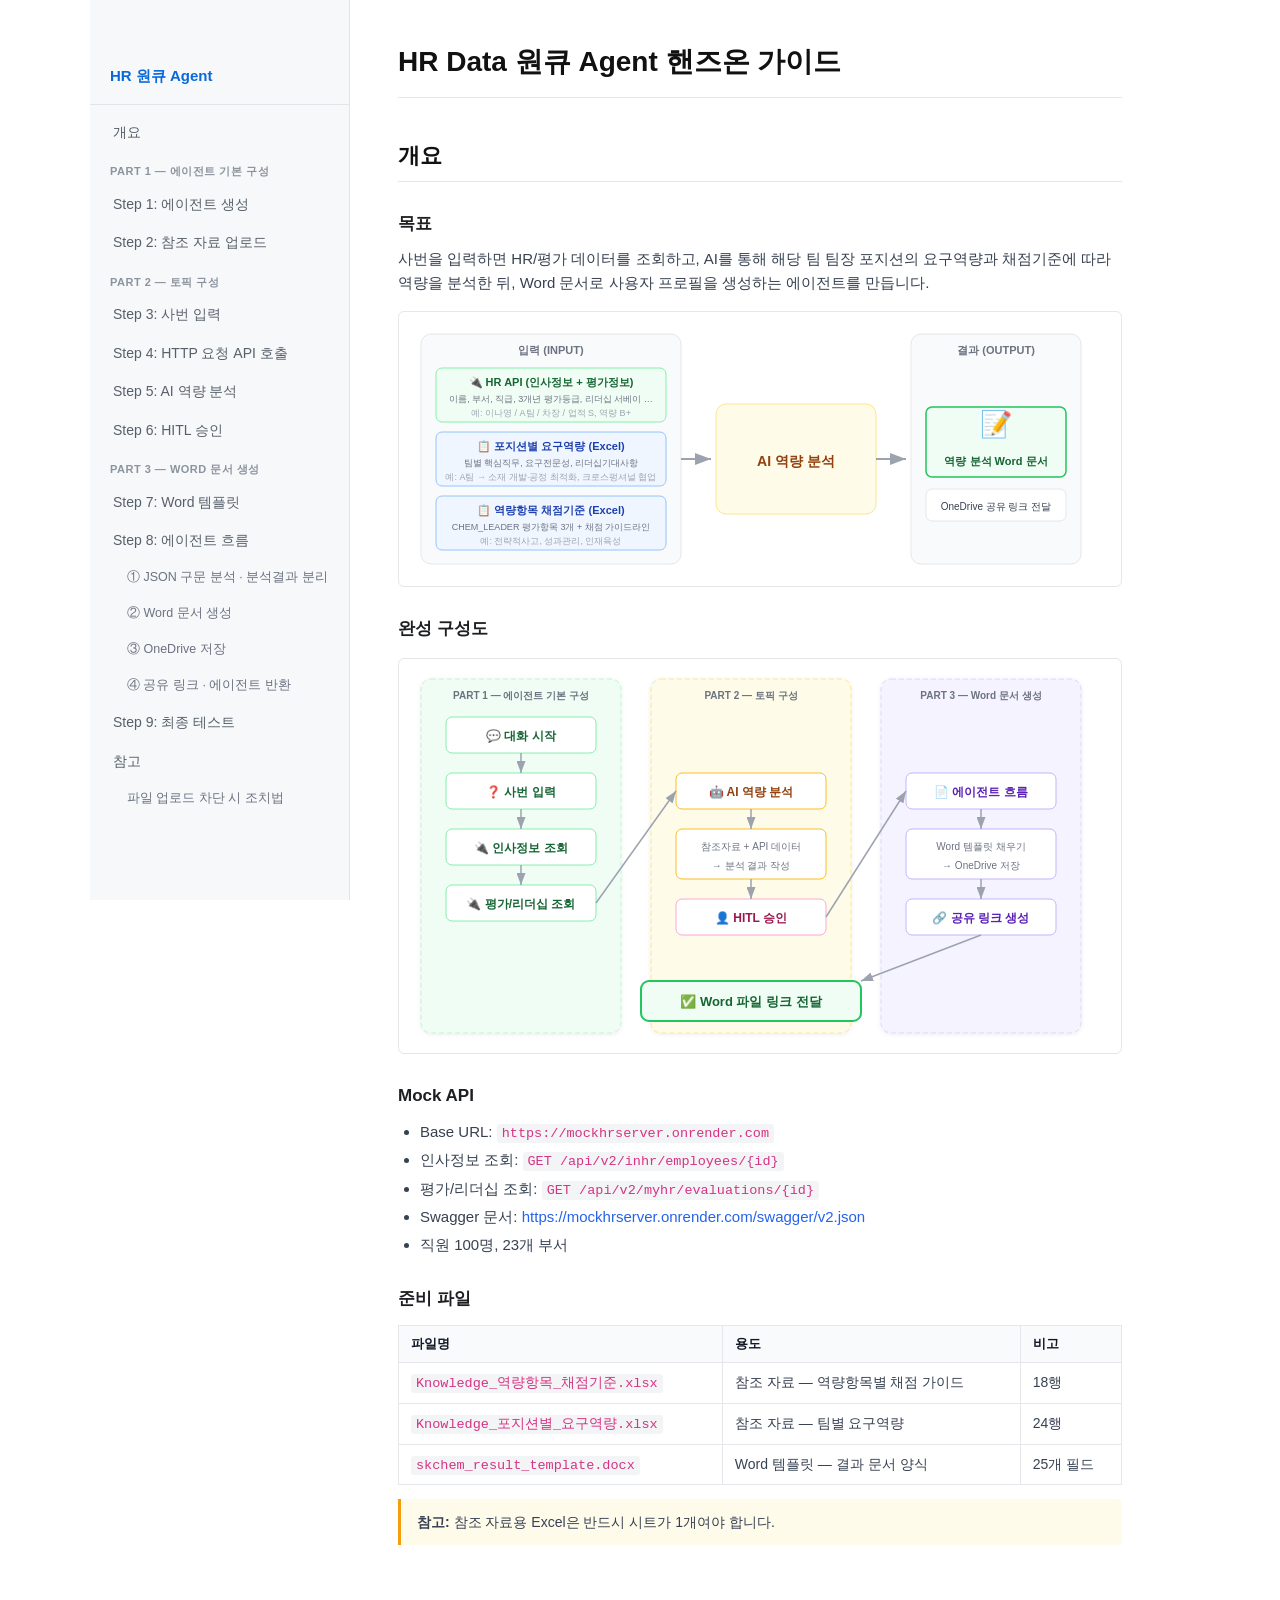
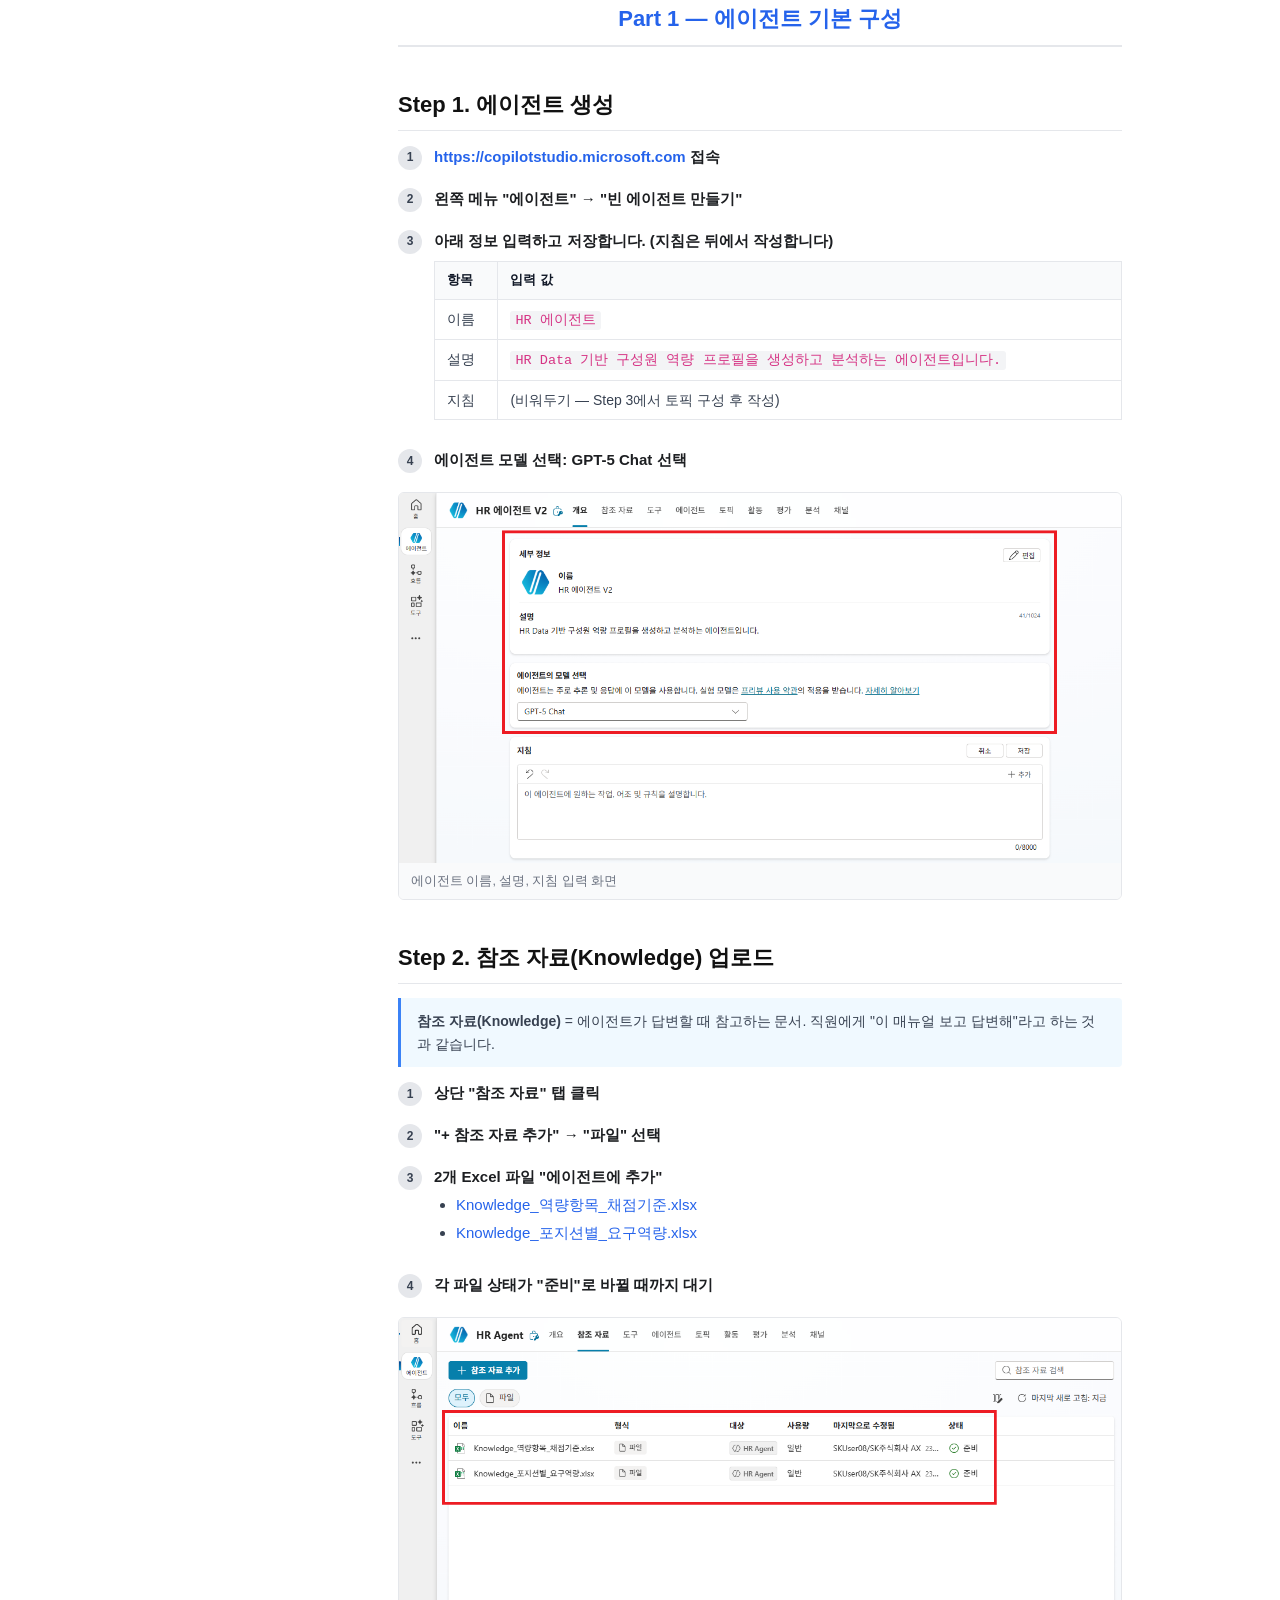
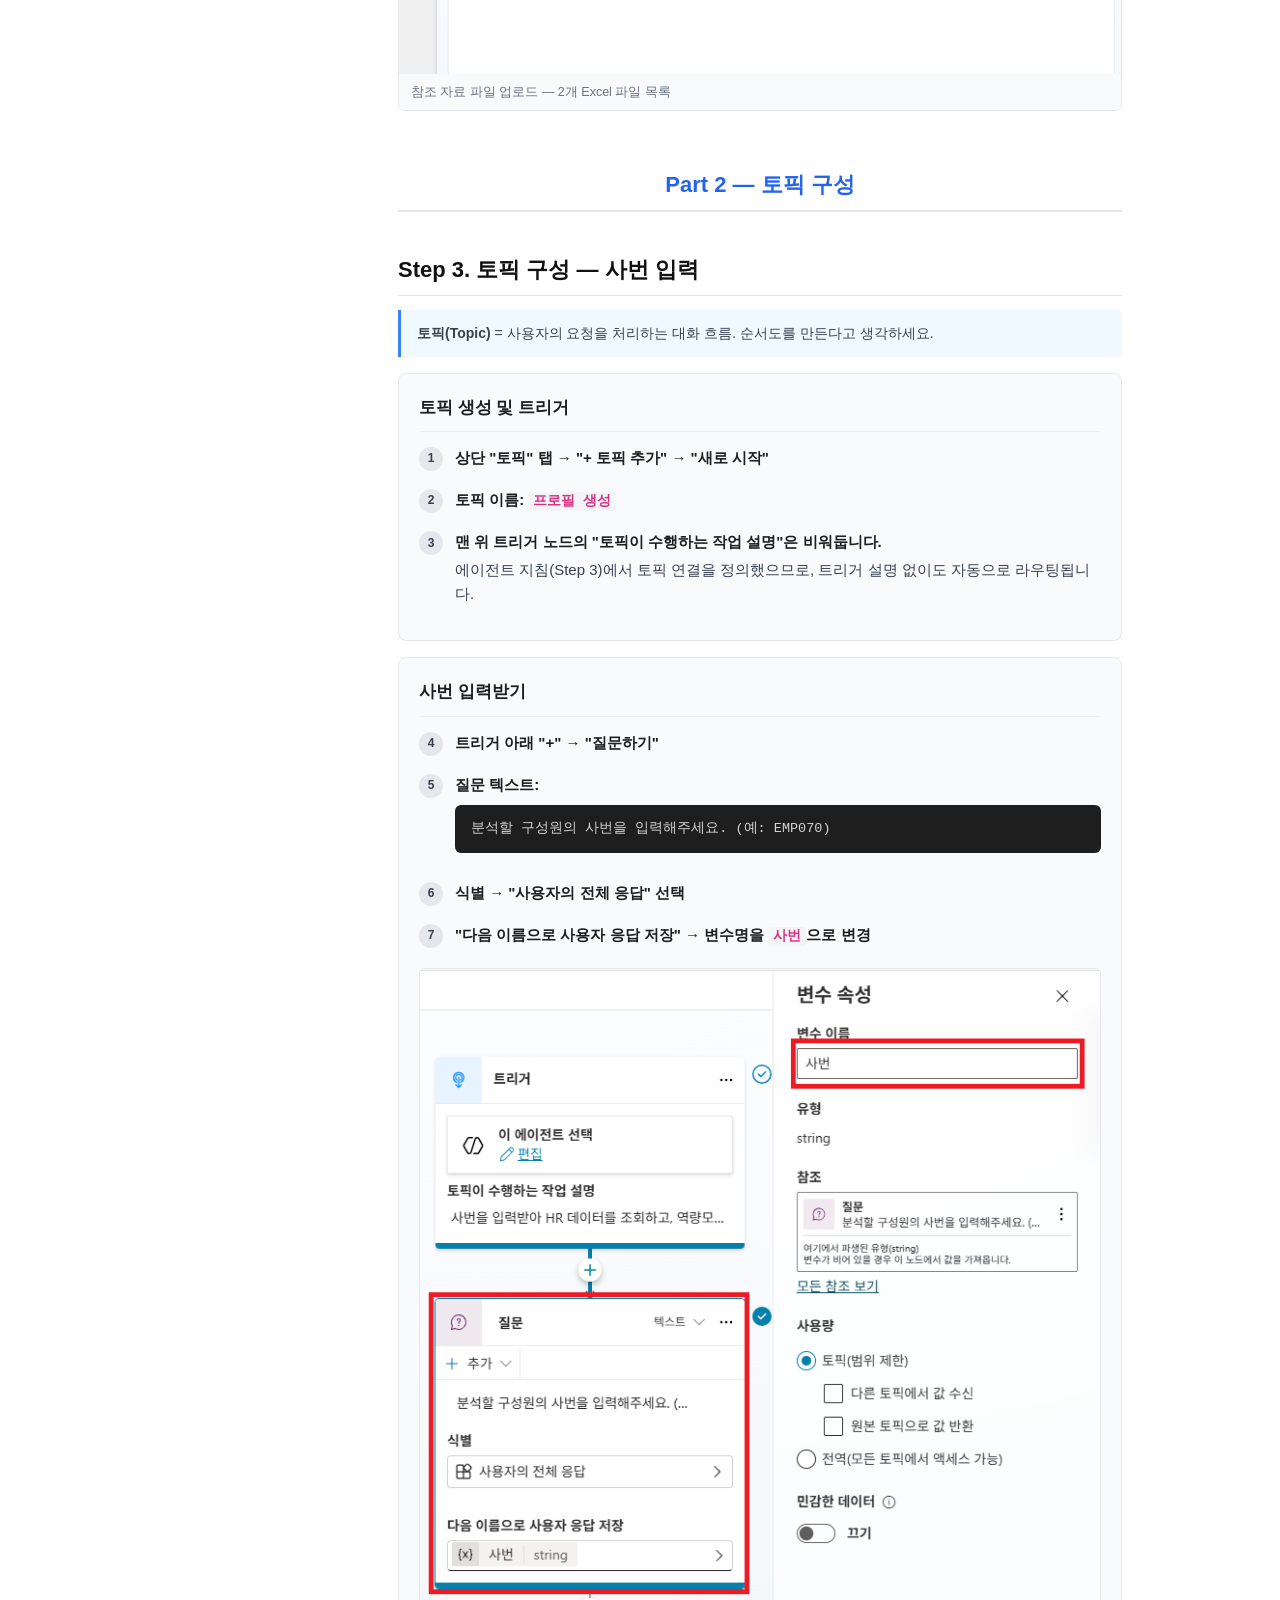
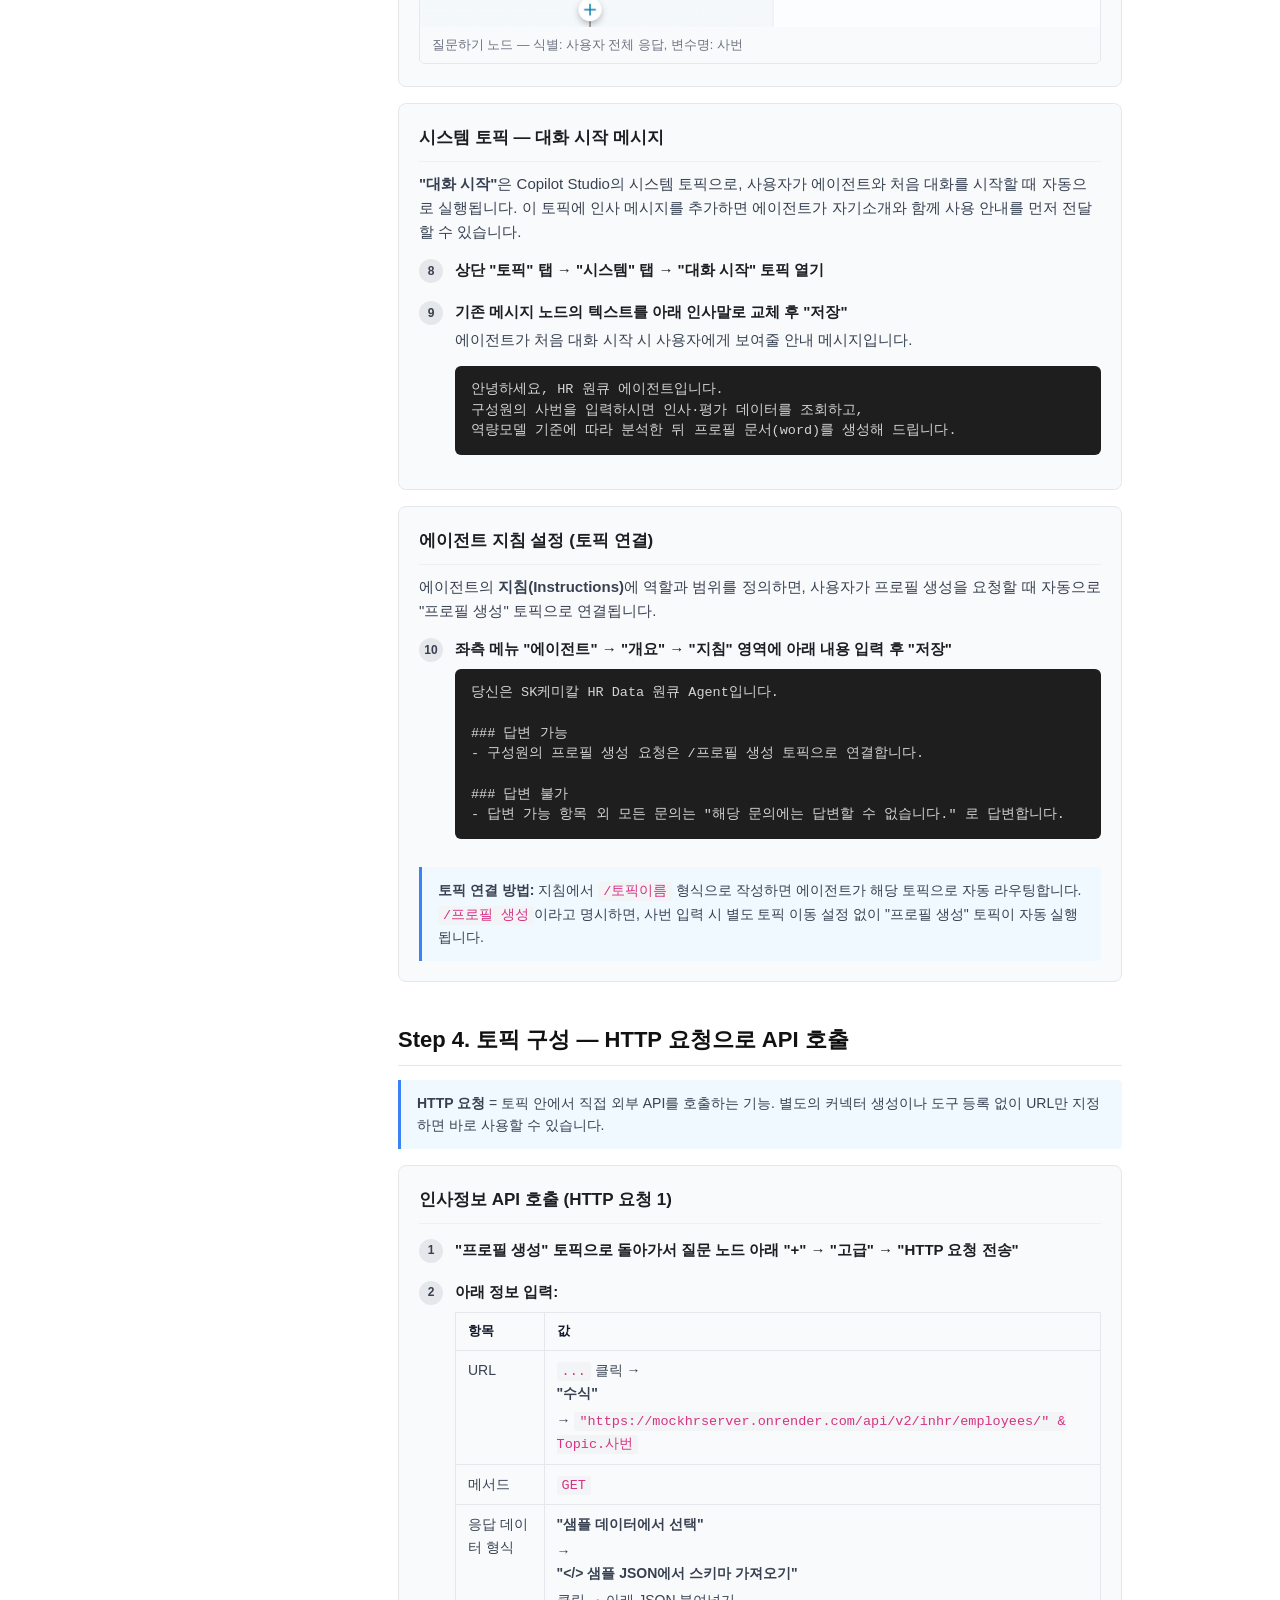
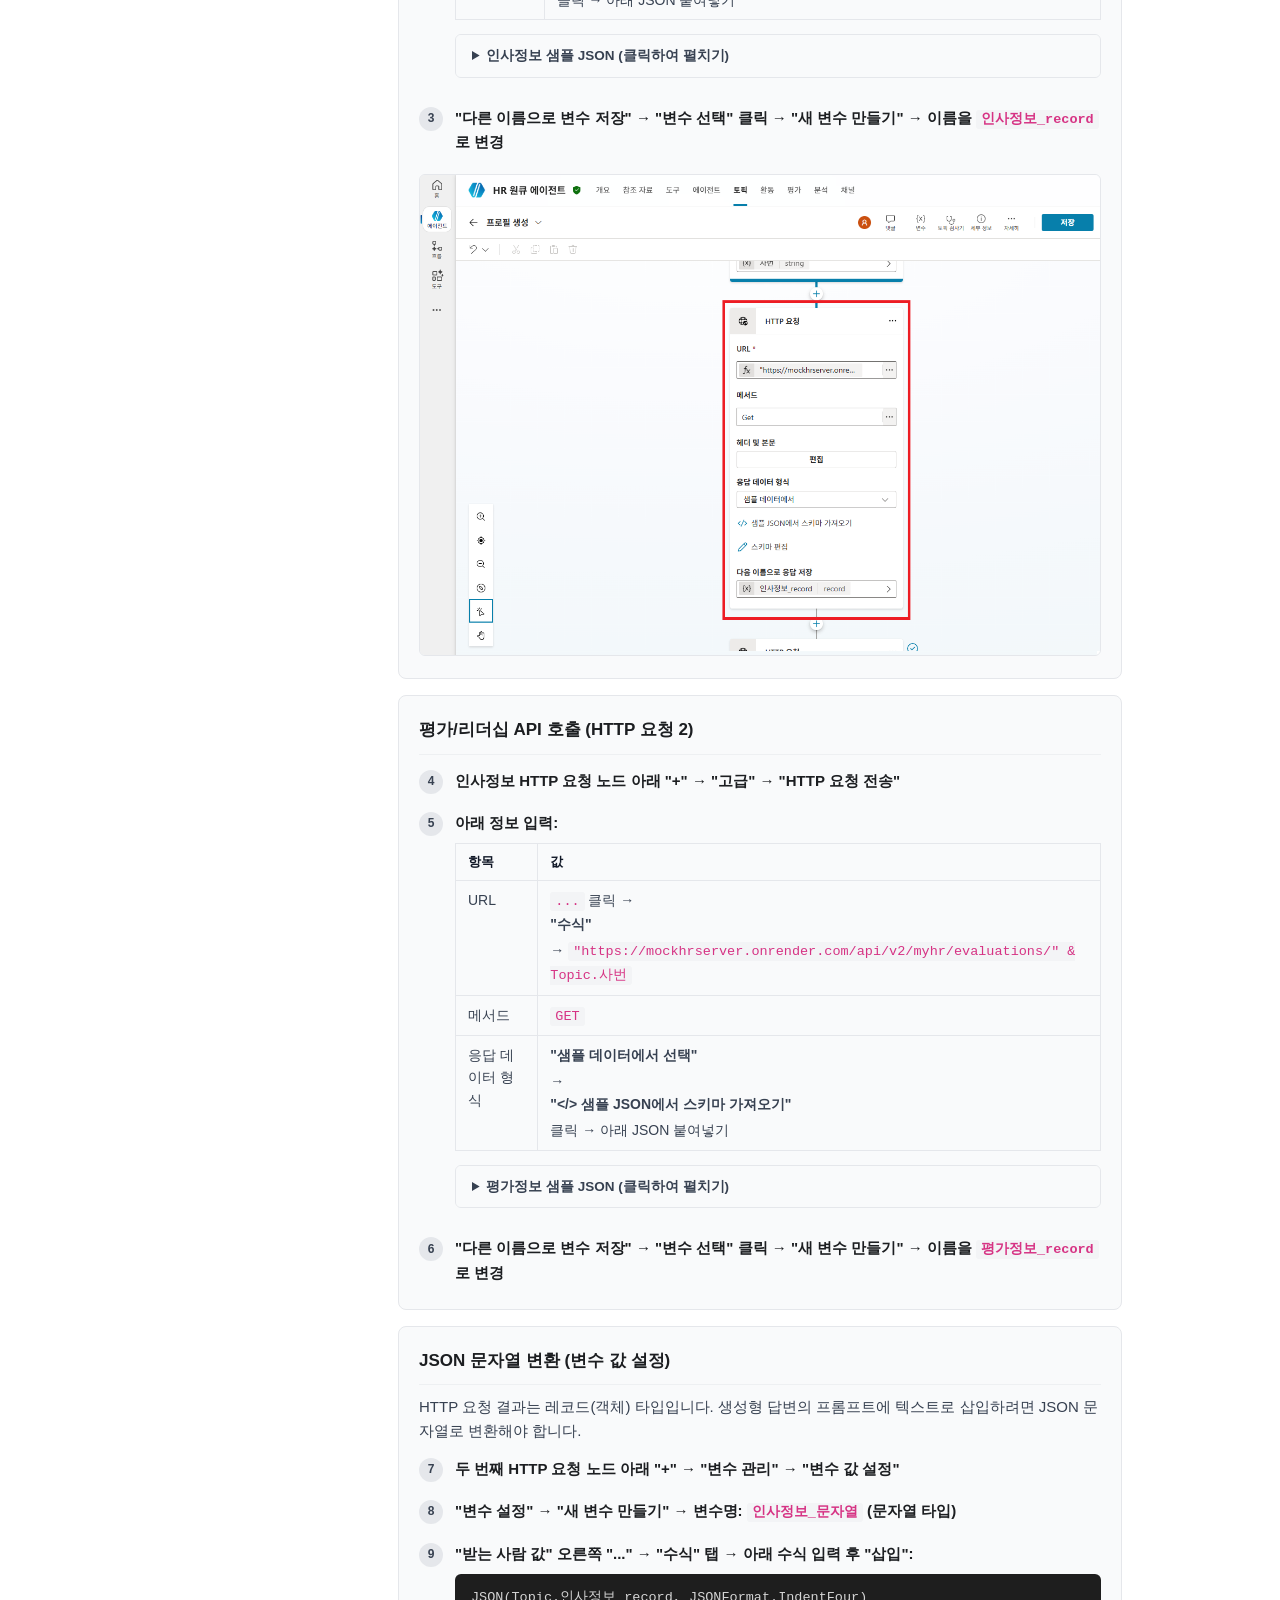
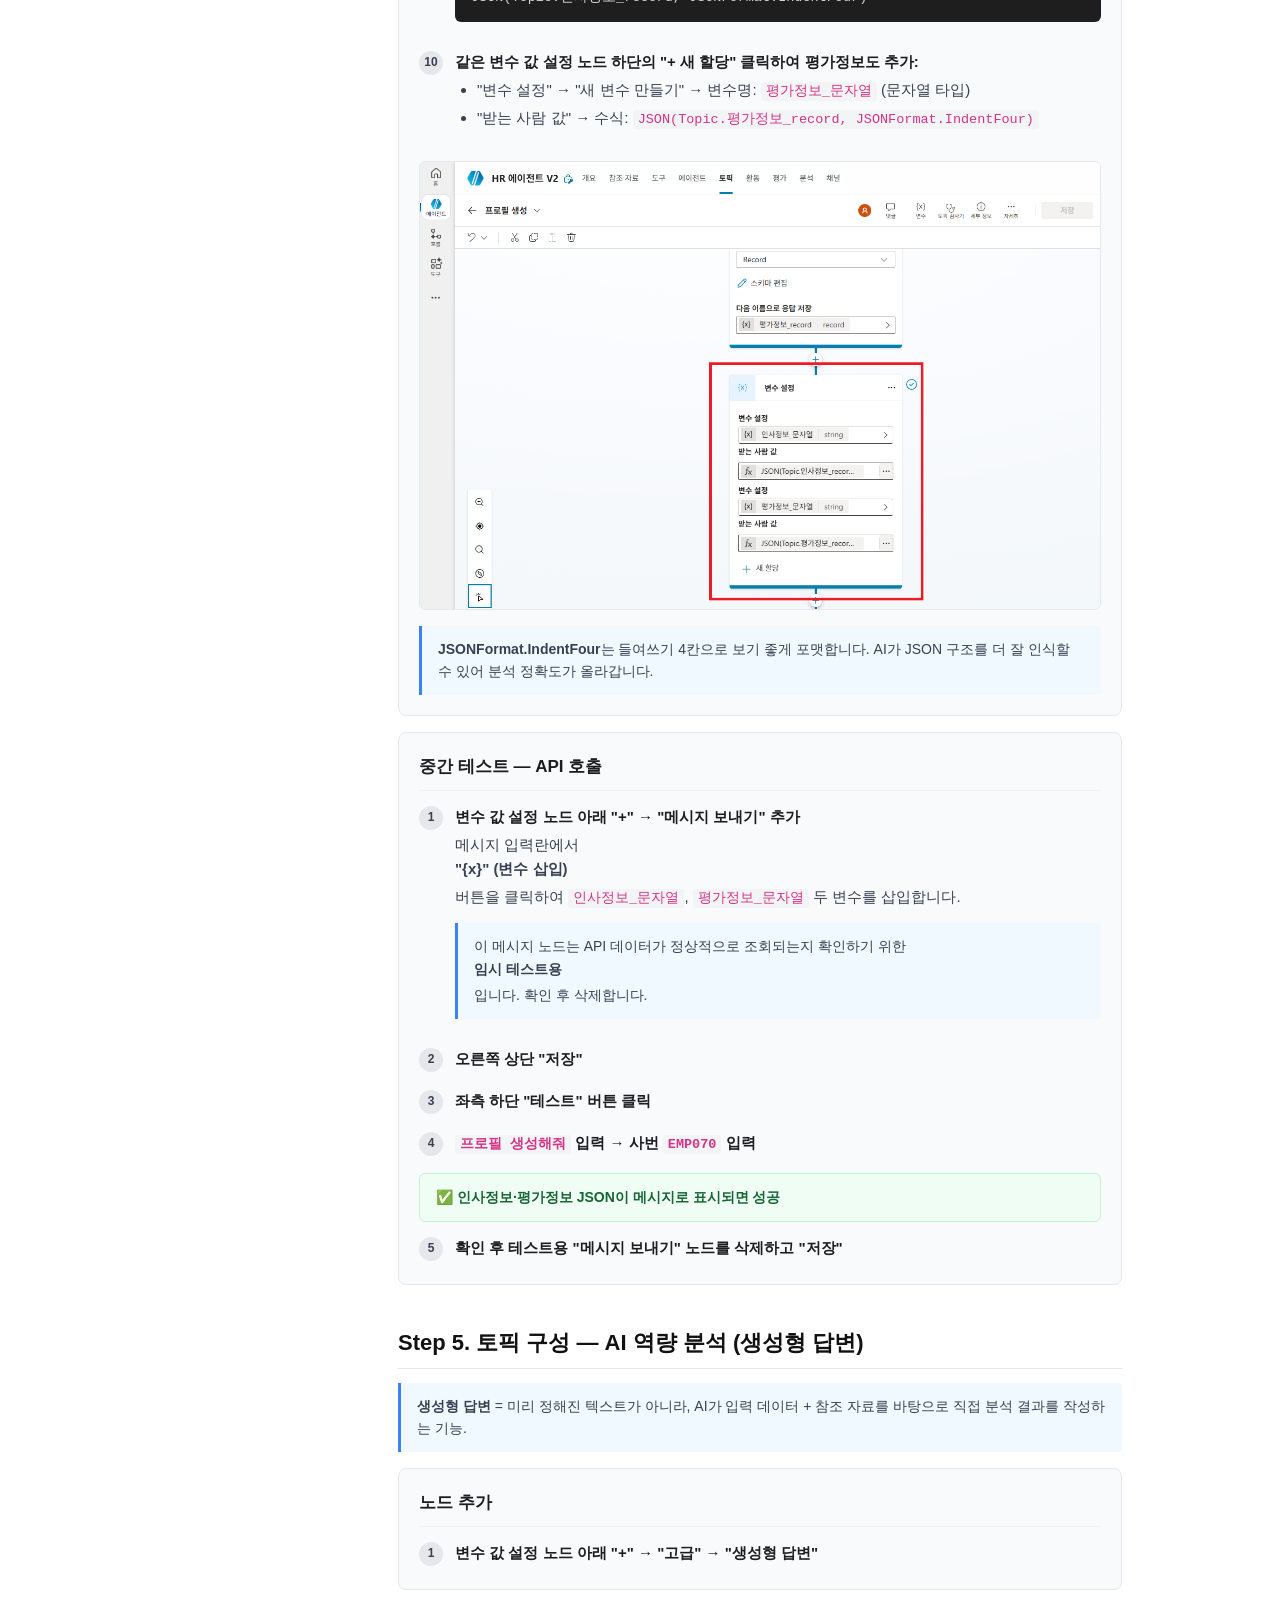
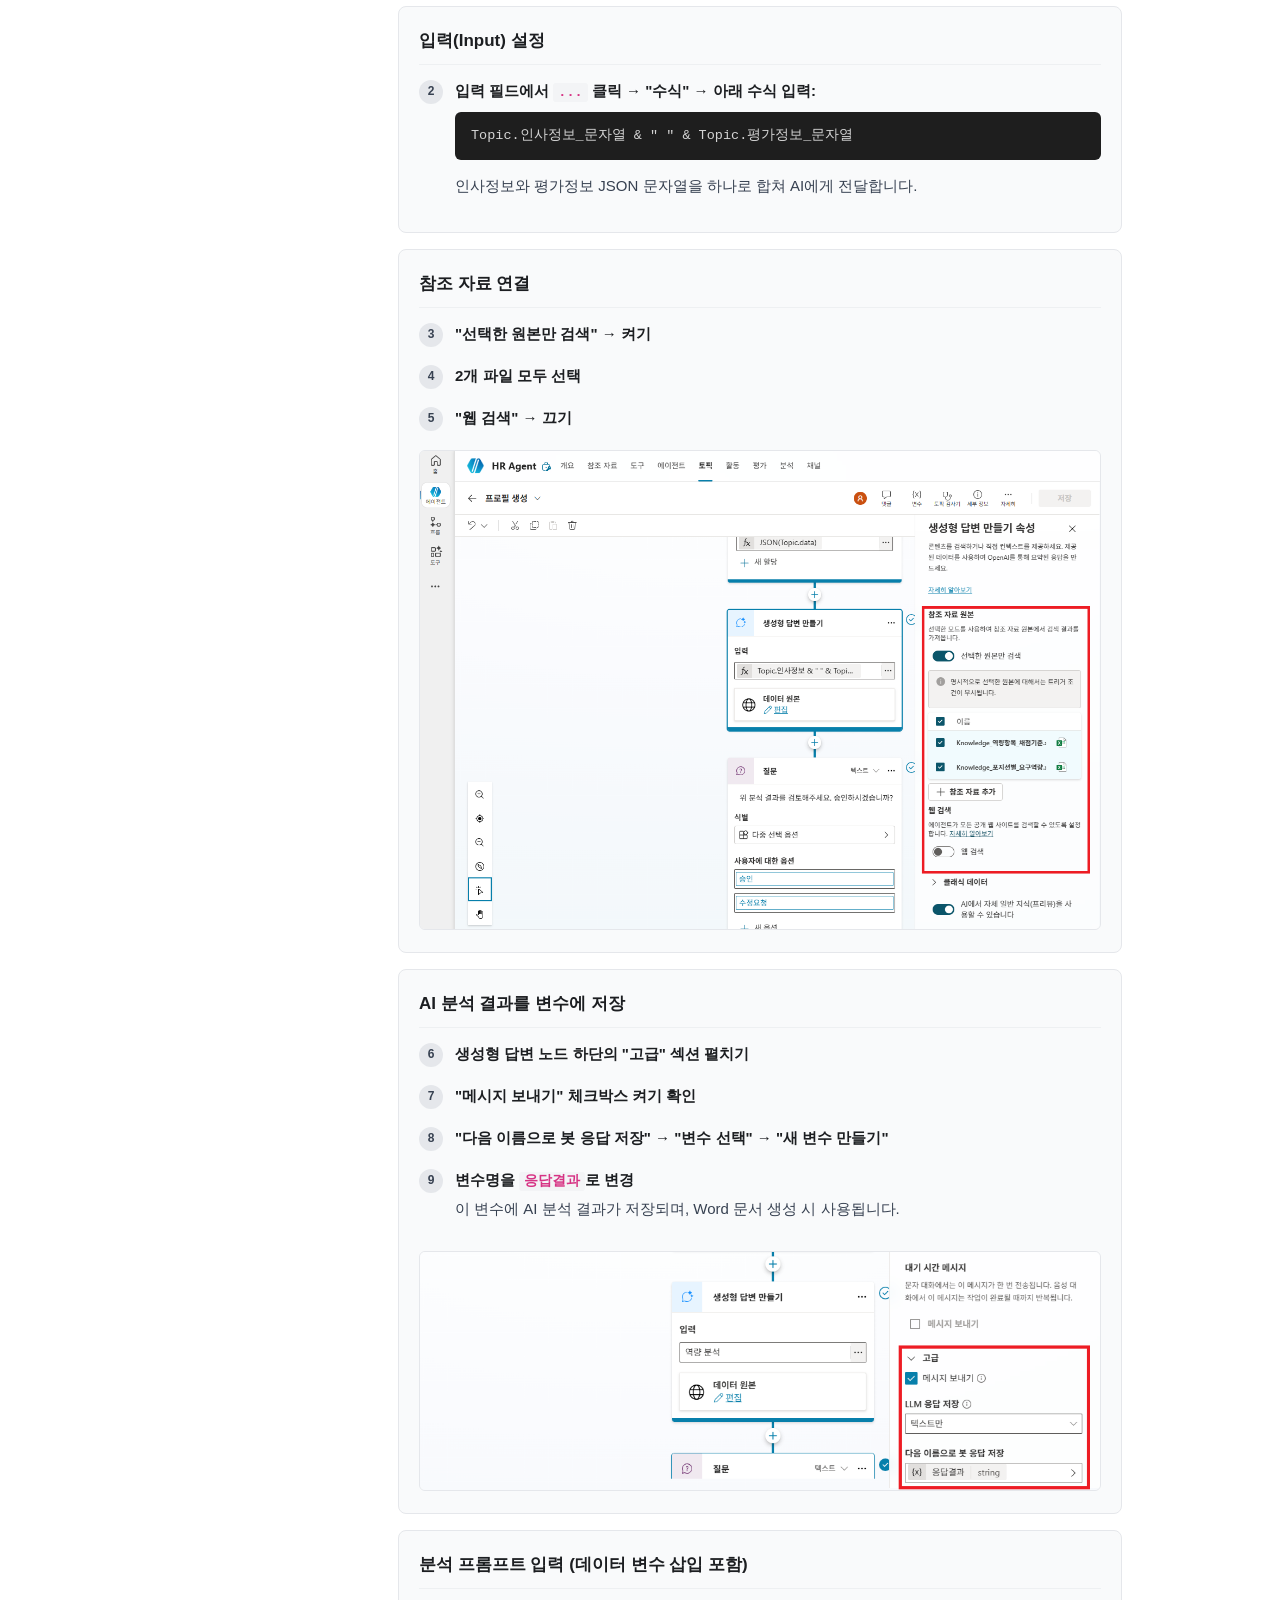
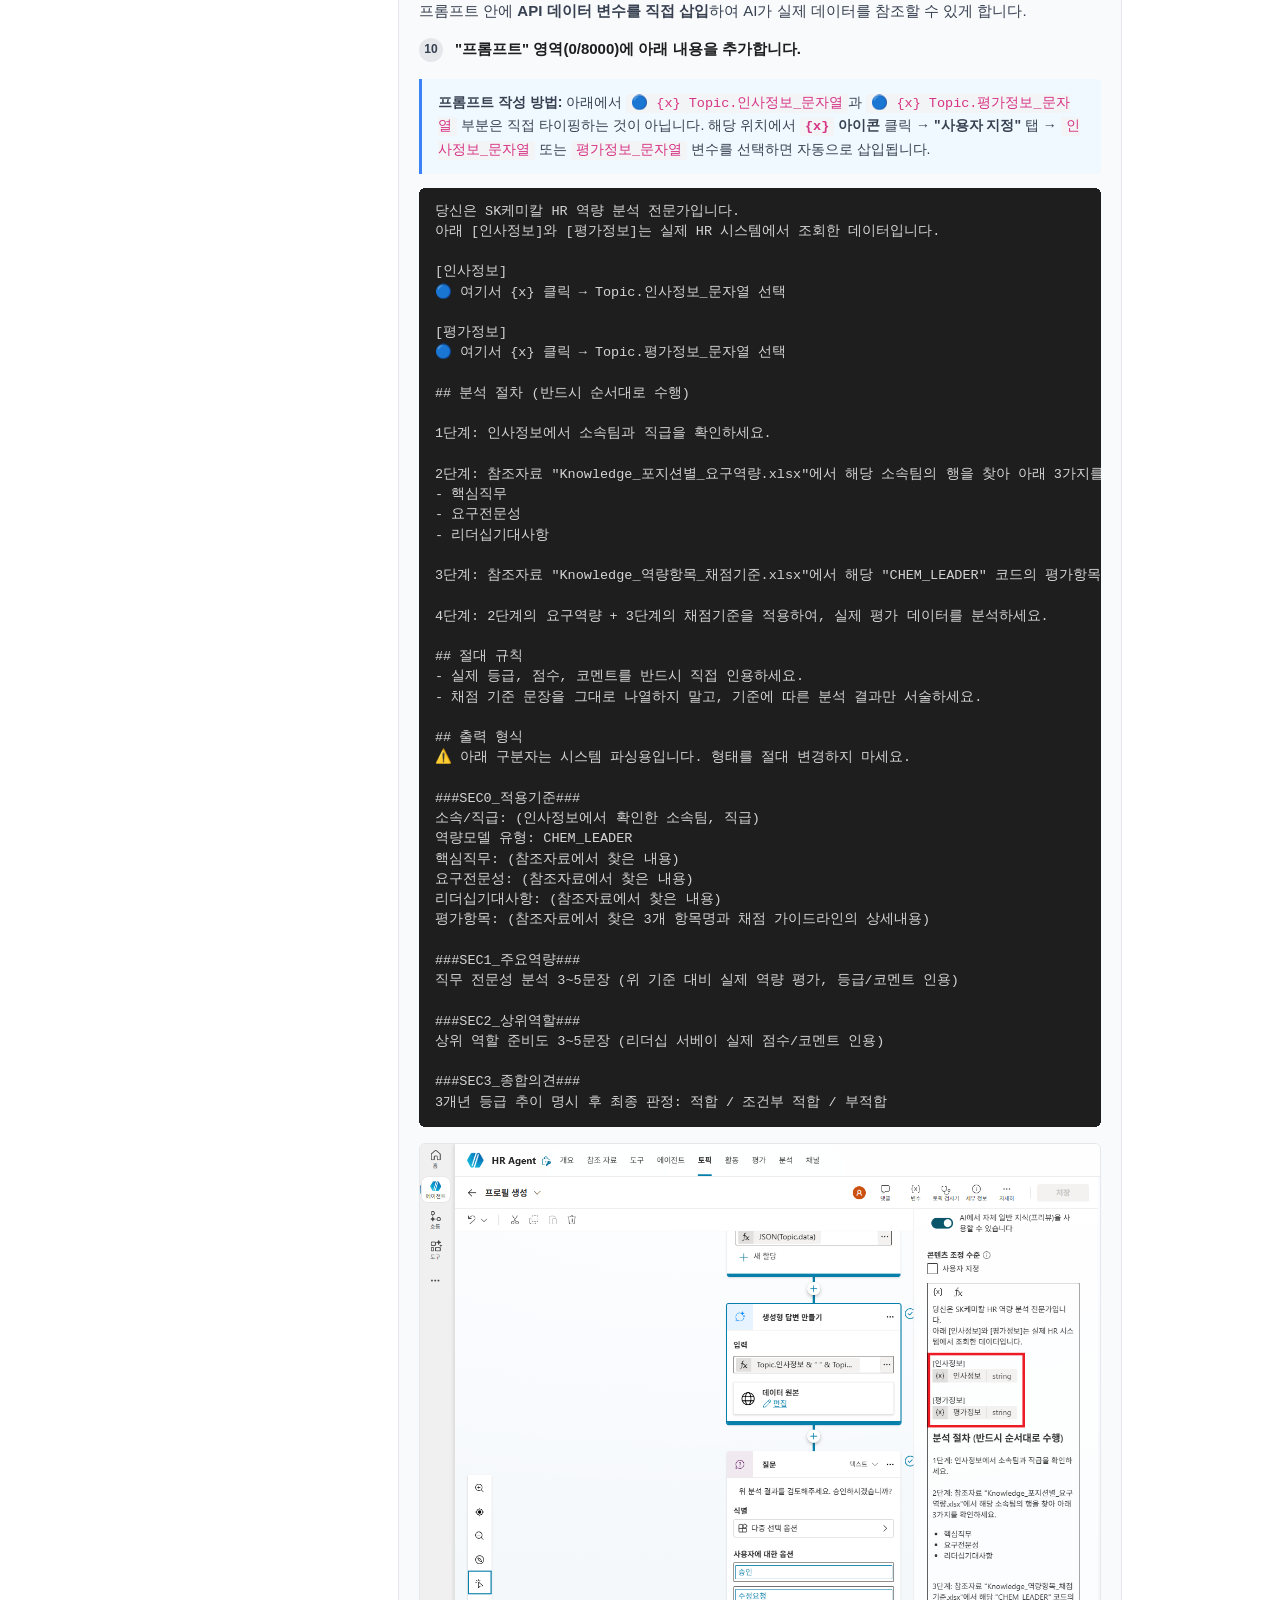
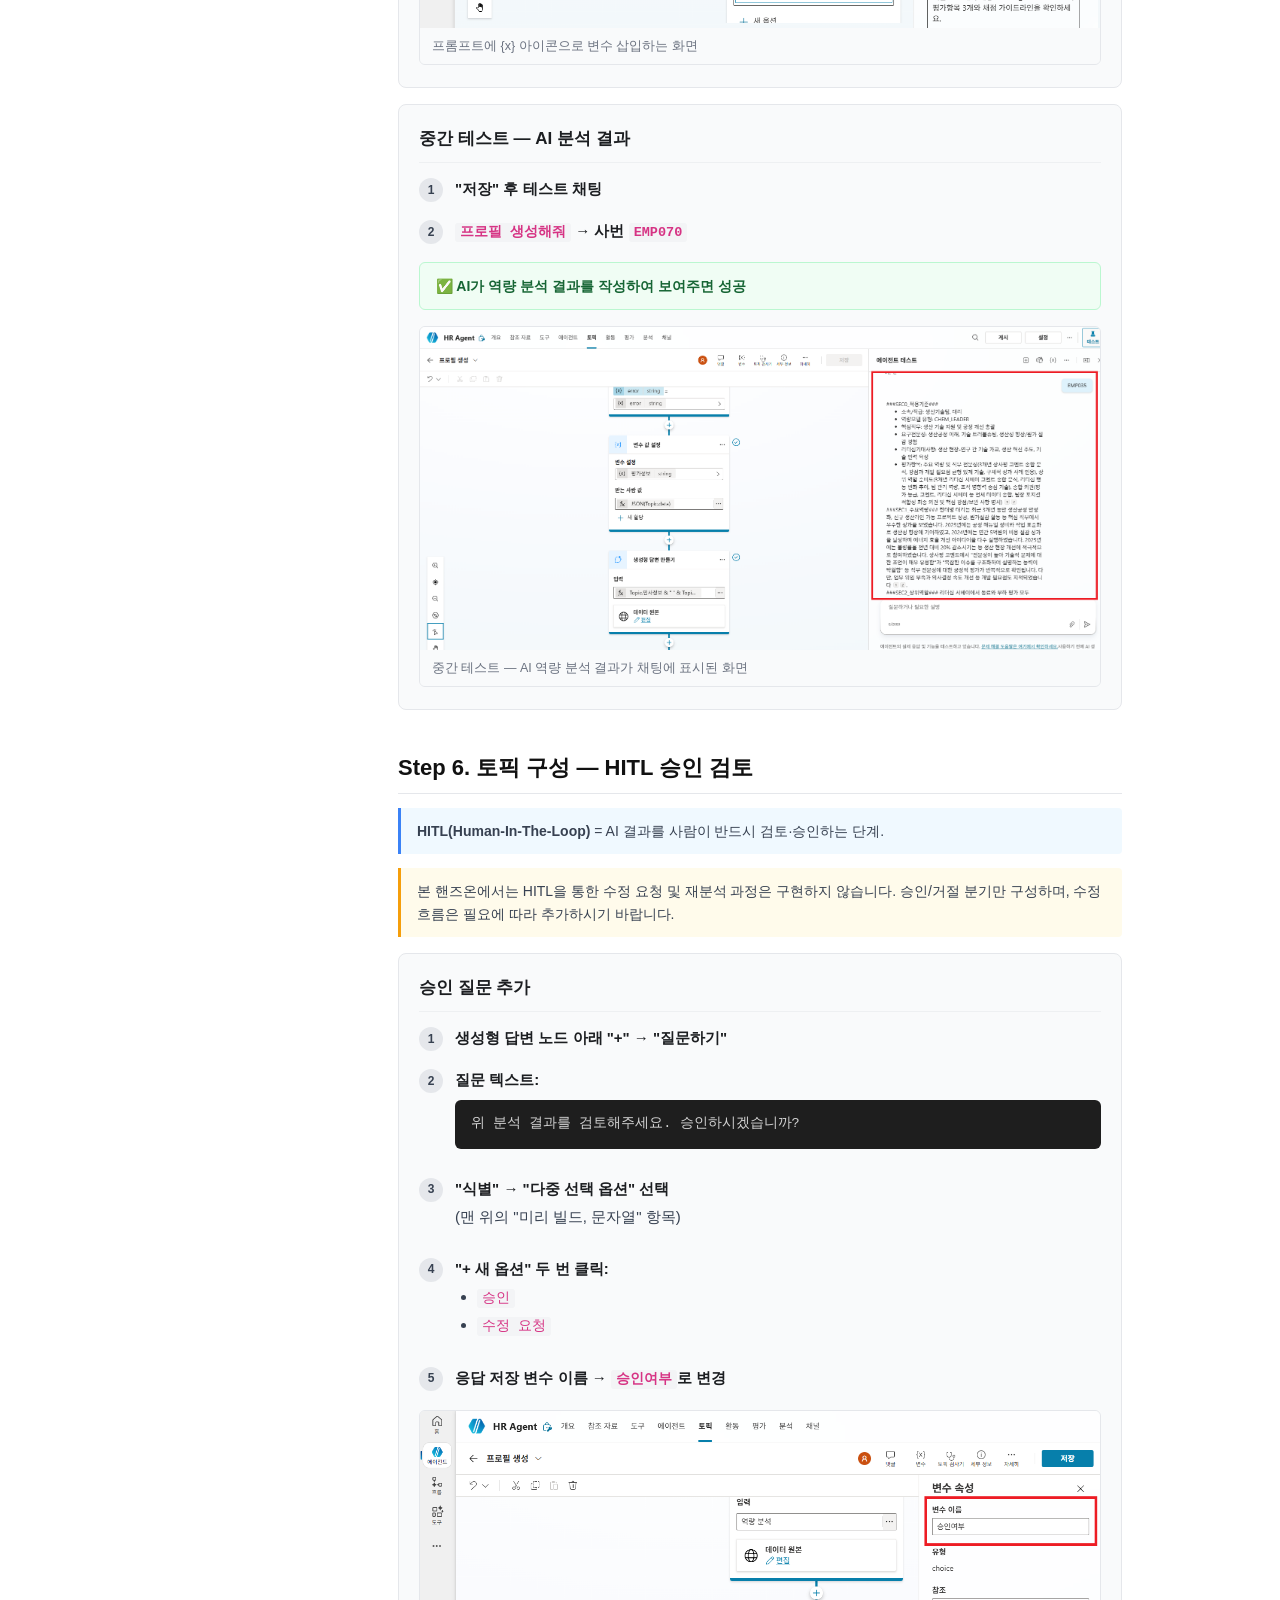
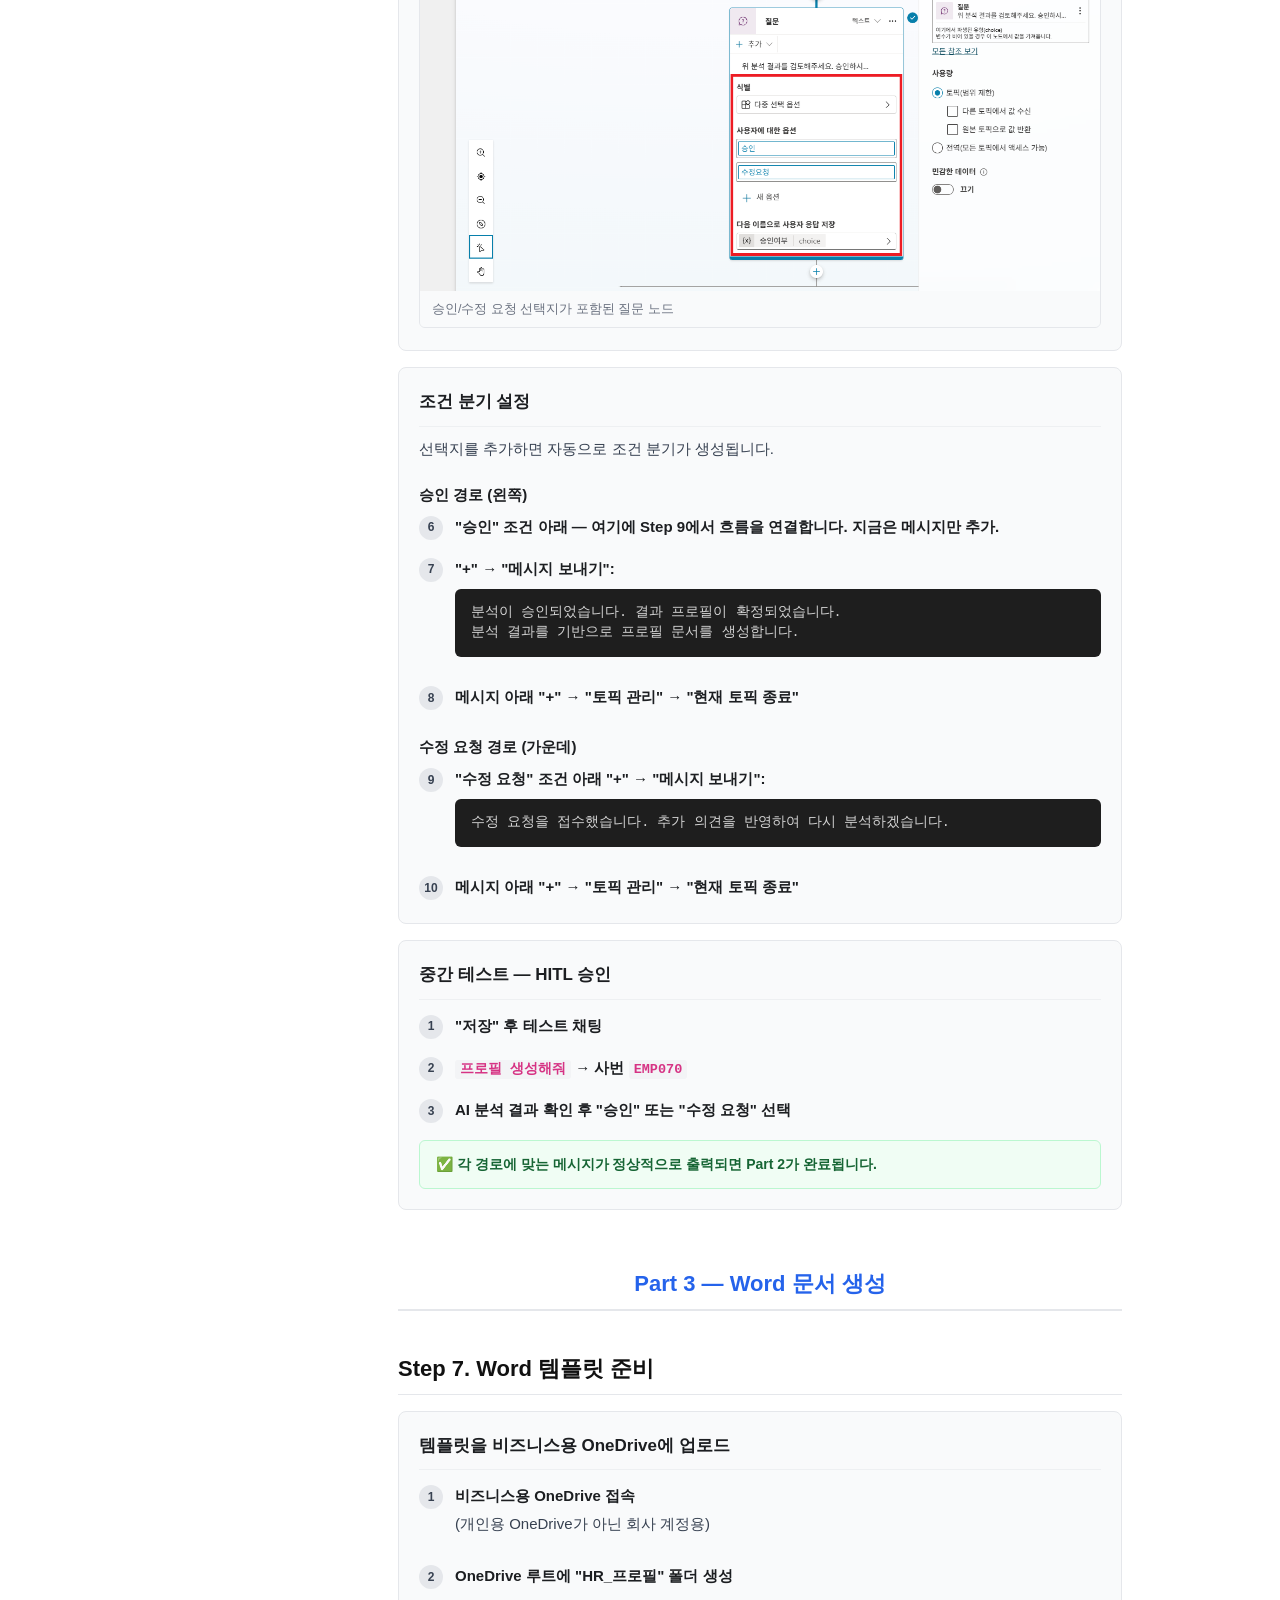
==== commit 42fa71fe: "파일 업로드 차단 시 조치법 업데이트" ====
--- a/handson/index.html
+++ b/handson/index.html
@@ -29,6 +29,7 @@
         <a href="#step8-4" class="nav-sub">④ 공유 링크 · 에이전트 반환</a>
         <a href="#step9">Step 9: 최종 테스트</a>
         <a href="#reference">참고</a>
+        <a href="#ref-file-upload" class="nav-sub">파일 업로드 차단 시 조치법</a>
       </nav>
     </aside>
 
@@ -1678,14 +1679,21 @@
       <section id="reference">
         <h2>참고</h2>
 
-        <h3>Power Automate로 파일을 OneDrive에 추가하는 법</h3>
-        <p>회사 보안 정책으로 파일 업로드가 차단된 경우, Power Automate를 사용하여 OneDrive에 파일을 가져올 수 있습니다.</p>
+        <h3 id="ref-file-upload">파일 업로드 차단 시 조치법</h3>
+        <p>회사 보안 정책으로 파일 업로드가 차단된 경우, 흐름을 사용하여 OneDrive에 파일을 가져올 수 있습니다.</p>
         <ol>
-          <li>Power Automate에서 "인스턴트 클라우드 흐름" 생성</li>
-          <li>"HTTP" 액션 추가 → 메서드: <strong>GET</strong>, URI: <code>https://dbswhdgk931-prog.github.io/files/skchem_result_template.docx</code></li>
-          <li>"OneDrive for Business — 파일 만들기" 액션 추가</li>
-          <li>폴더 경로: 원하는 OneDrive 폴더 선택, 파일 이름: <code>skchem_result_template.docx</code>, 파일 콘텐츠: HTTP 응답의 <strong>Body</strong></li>
-          <li>흐름 실행 → OneDrive에 파일 생성 확인</li>
+          <li>Copilot Studio → 좌측 <strong>흐름</strong> 메뉴 > <strong>+ 새 에이전트 흐름</strong></li>
+          <li>트리거 추가 — <strong>수동으로 흐름 트리거</strong></li>
+          <li>작업 추가 — <strong>URL에서 파일 업로드</strong> (총 3개 작업 추가)
+            <ul>
+              <li>원본 URL: <code>https://dbswhdgk931-prog.github.io/files/skchem_result_template.docx</code><br>대상 파일 경로: <code>/HR_프로필/skchem_result_template.docx</code></li>
+              <li>원본 URL: <code>https://dbswhdgk931-prog.github.io/files/Knowledge_역량항목_채점기준.xlsx</code><br>대상 파일 경로: <code>/HR_프로필/Knowledge_역량항목_채점기준.xlsx</code></li>
+              <li>원본 URL: <code>https://dbswhdgk931-prog.github.io/files/Knowledge_포지션별_요구역량.xlsx</code><br>대상 파일 경로: <code>/HR_프로필/Knowledge_포지션별_요구역량.xlsx</code></li>
+            </ul>
+          </li>
+          <li>우측 상단 <strong>게시</strong> 클릭</li>
+          <li><strong>테스트</strong> 클릭 > <strong>수동</strong> 선택 > <strong>테스트</strong> 클릭</li>
+          <li>좌측 상단 앱 시작 관리자(<strong>⋮⋮⋮</strong>) > <strong>OneDrive</strong> 클릭 > <code>HR_프로필</code> 경로에 3개 파일이 정상 생성되었는지 확인</li>
         </ol>
       </section>
 
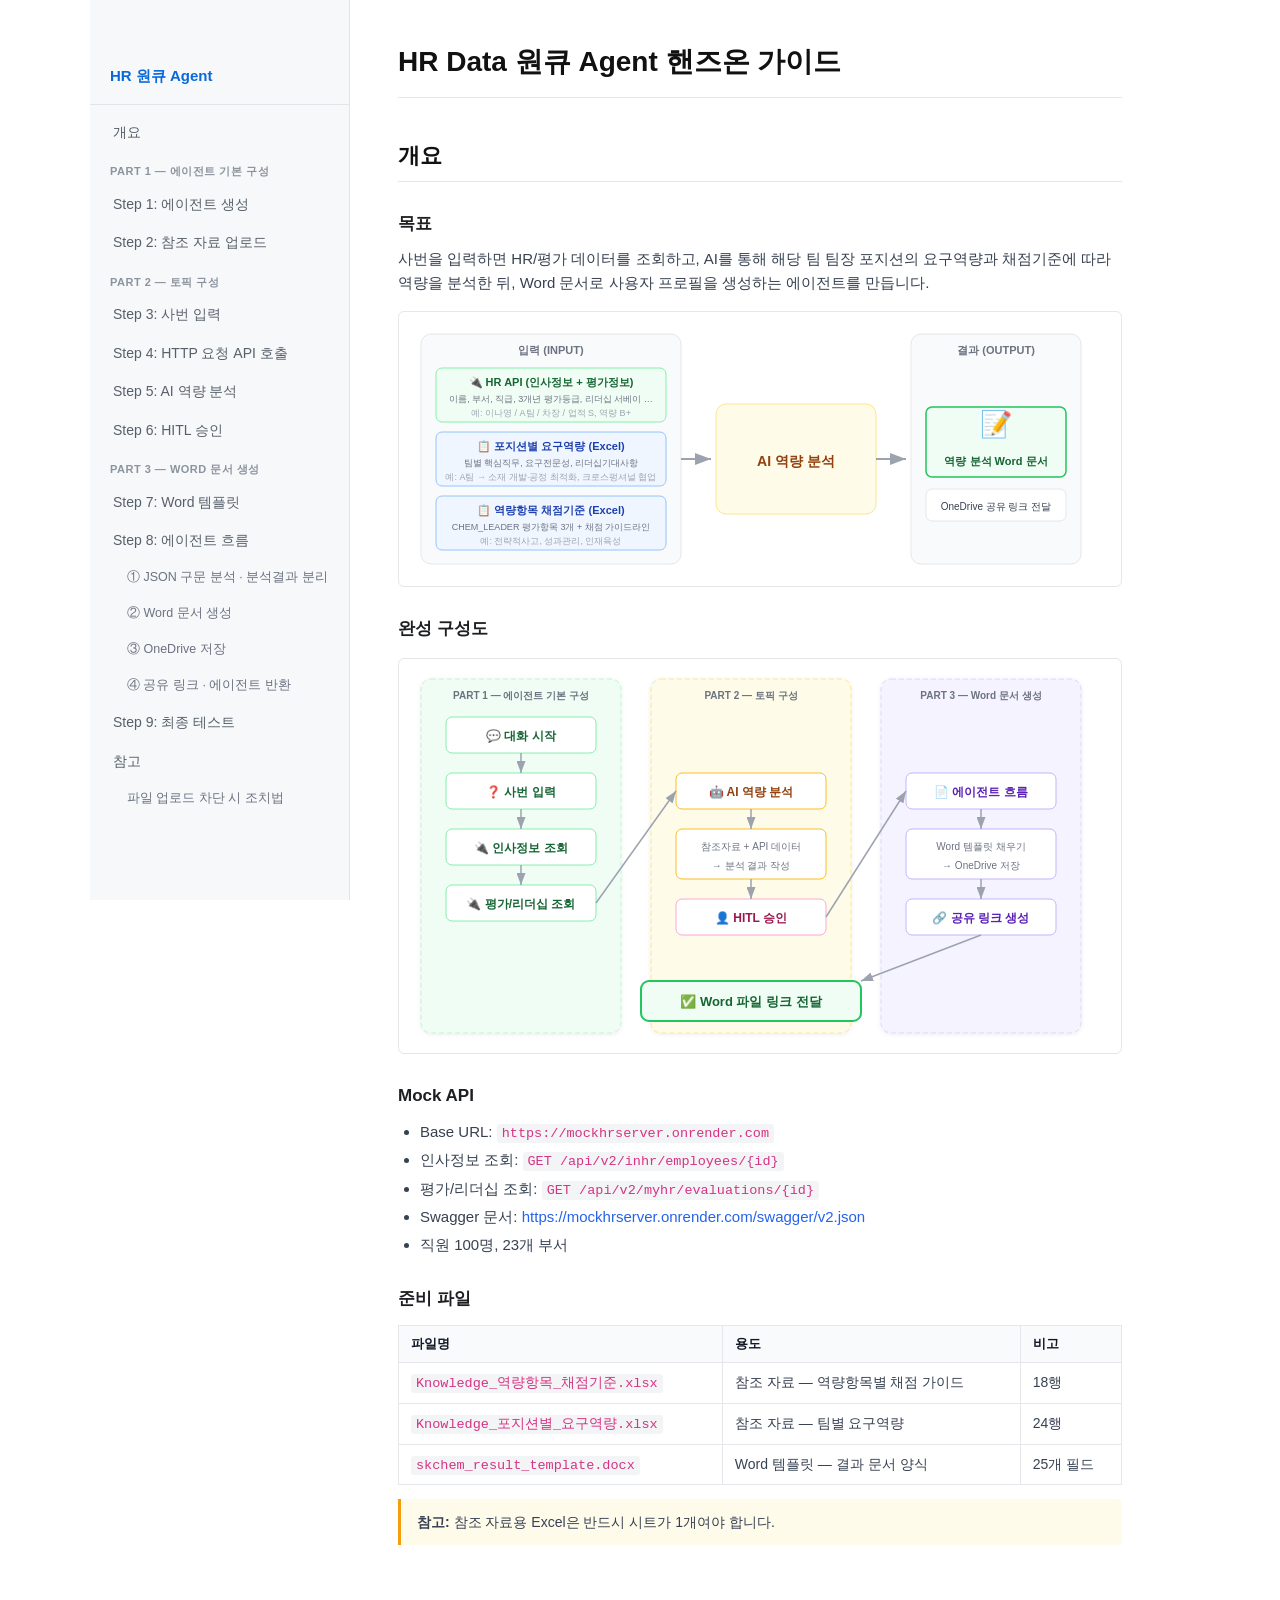
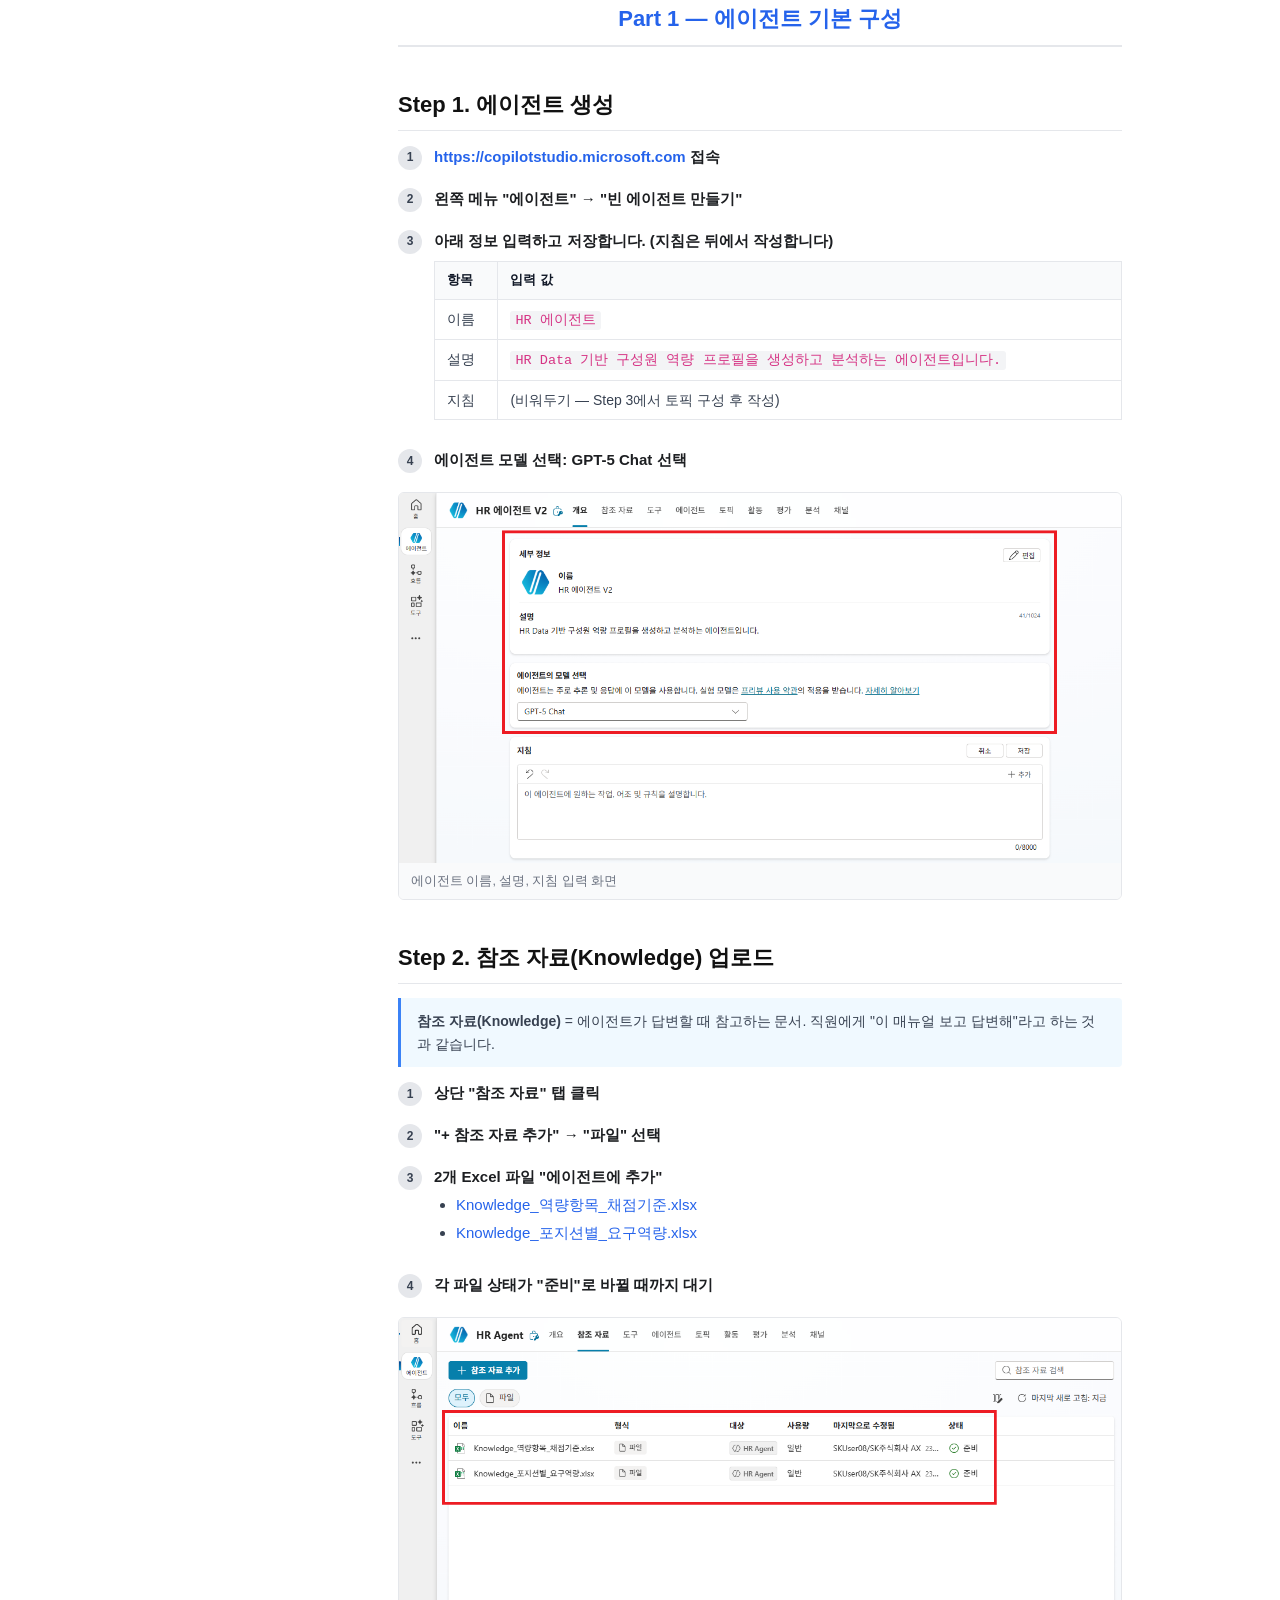
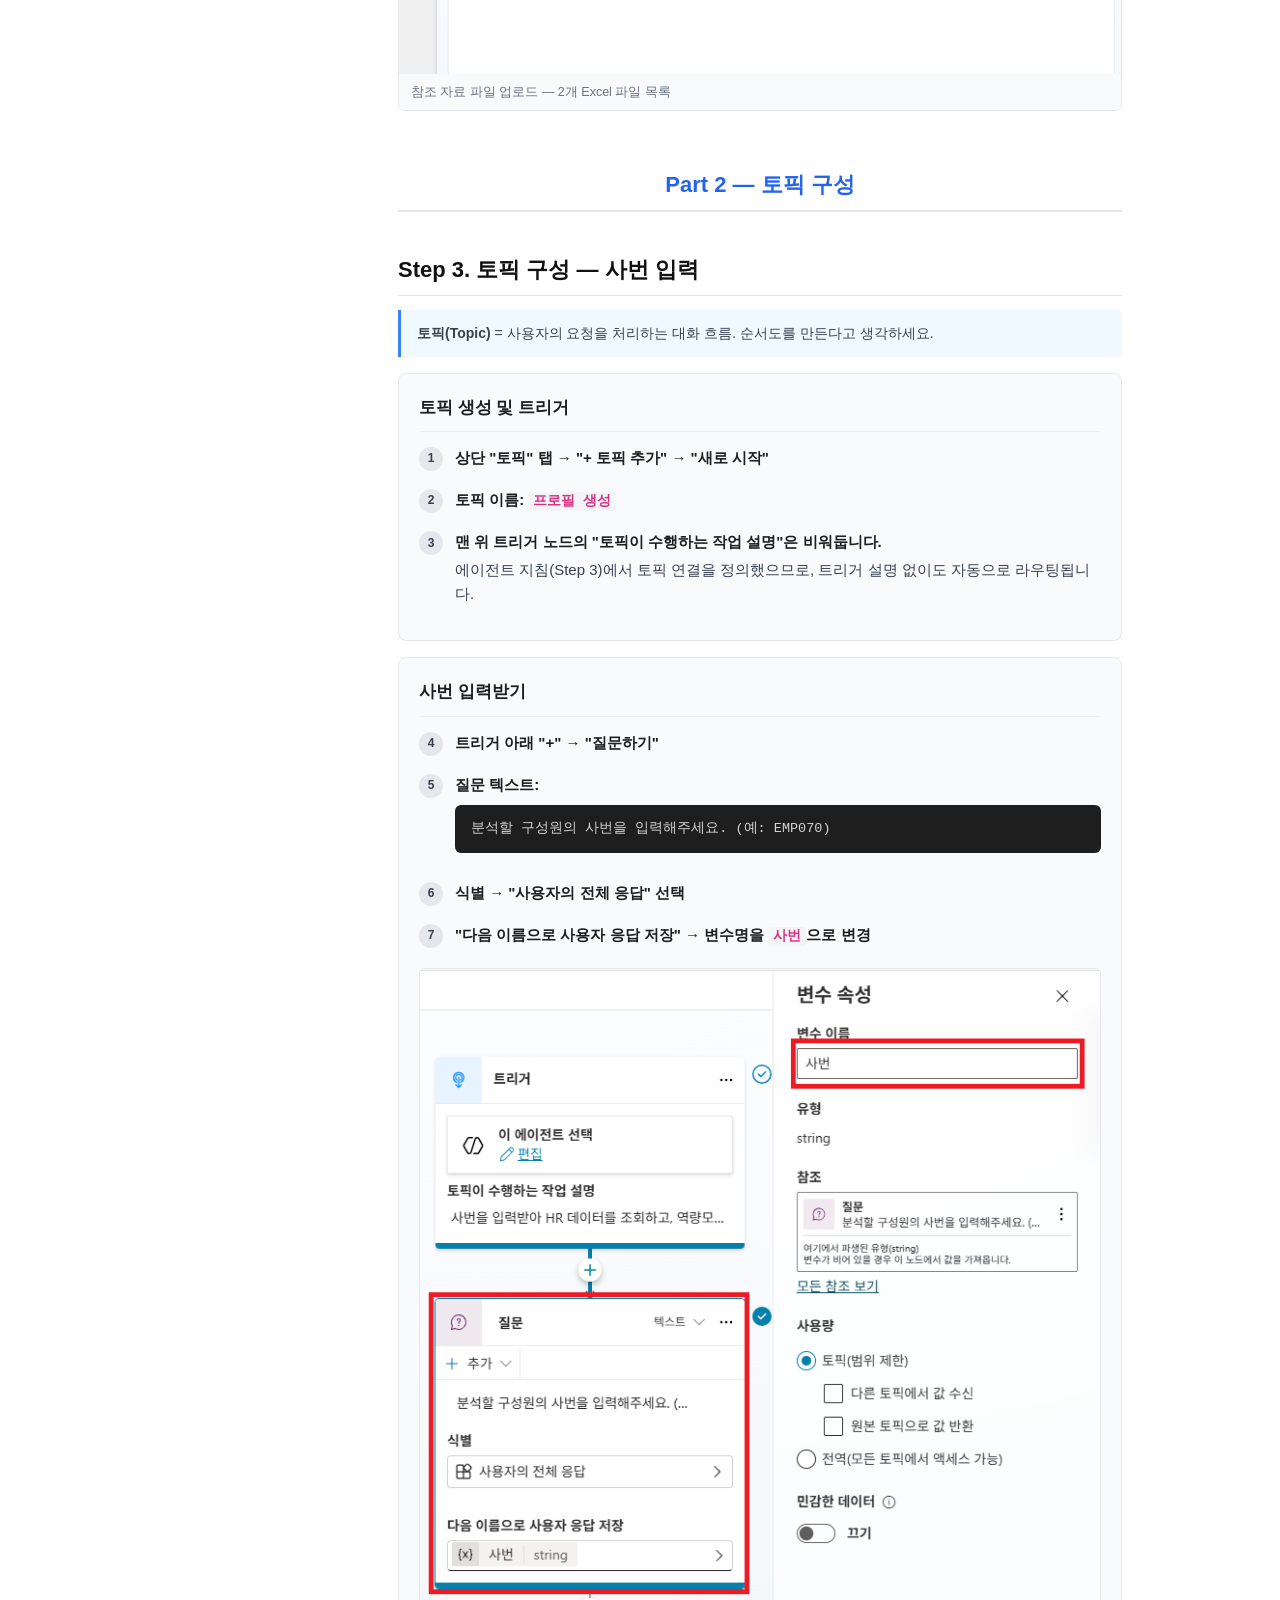
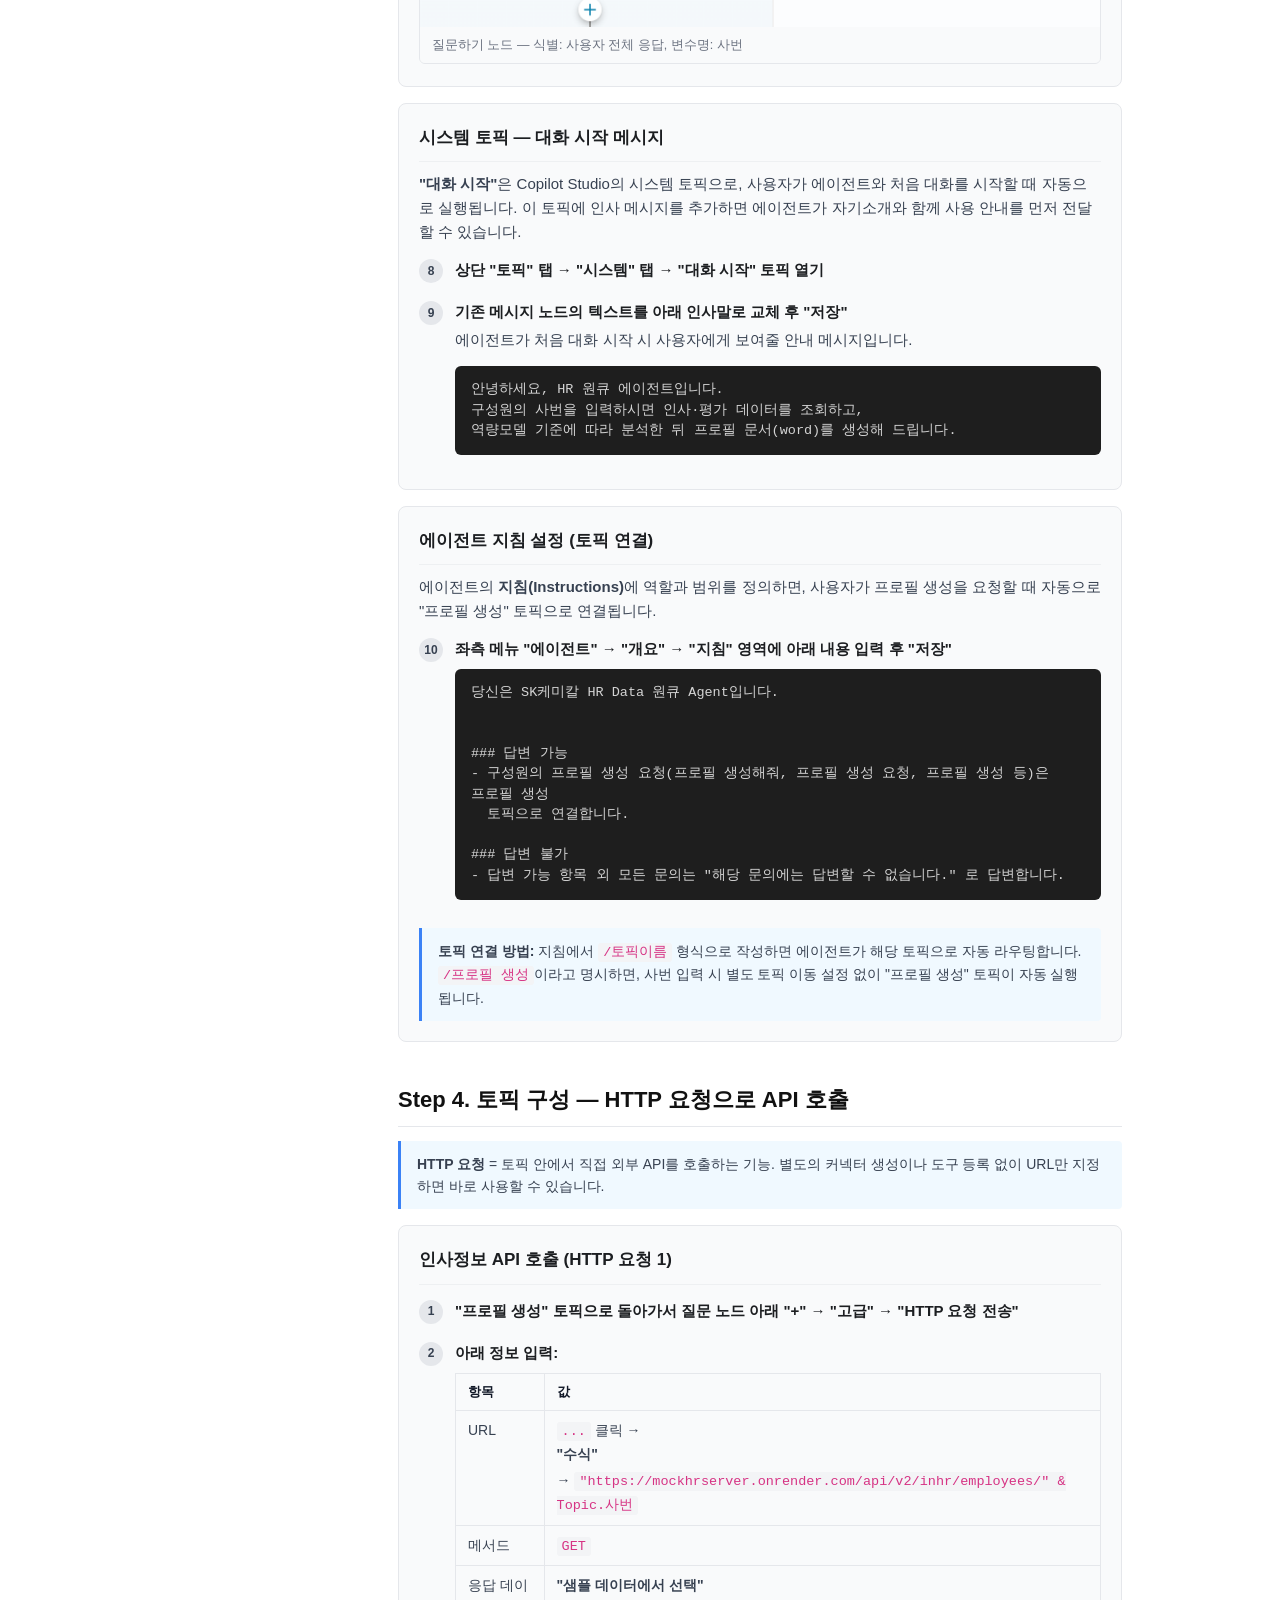
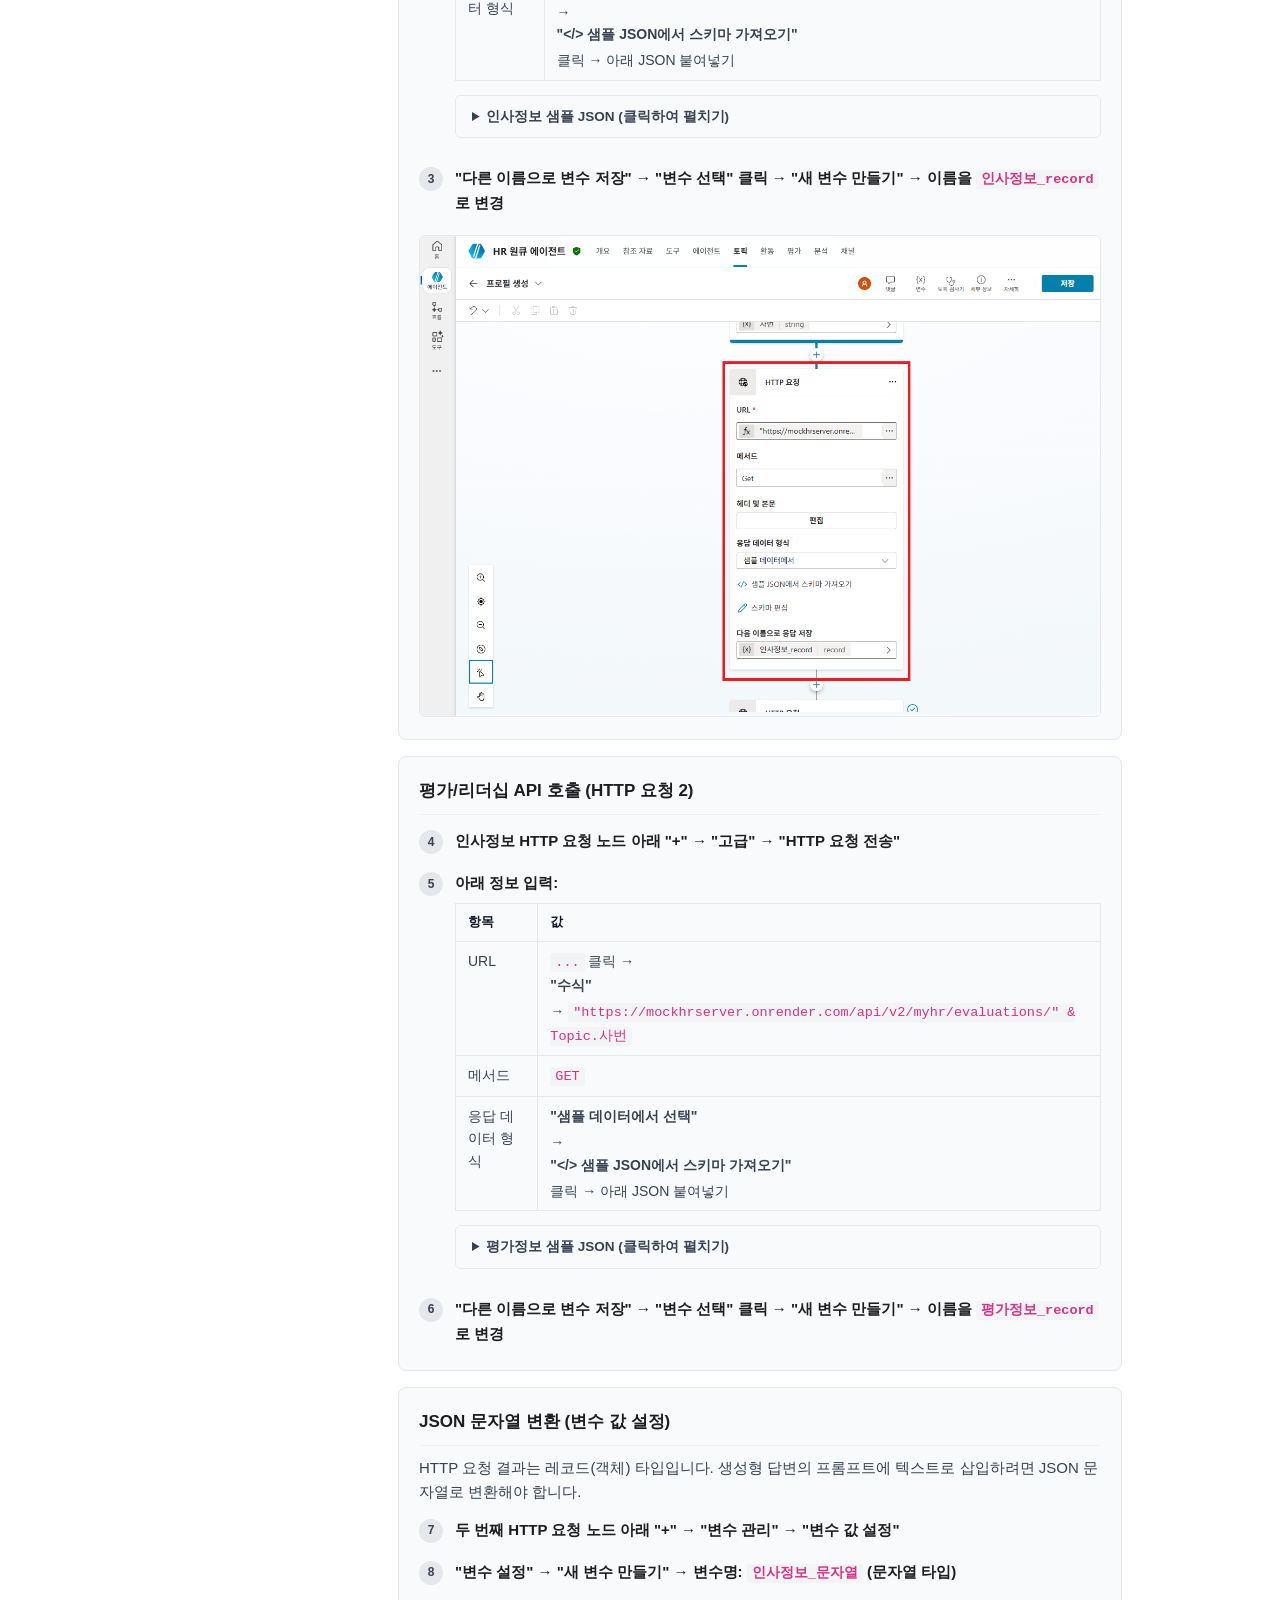
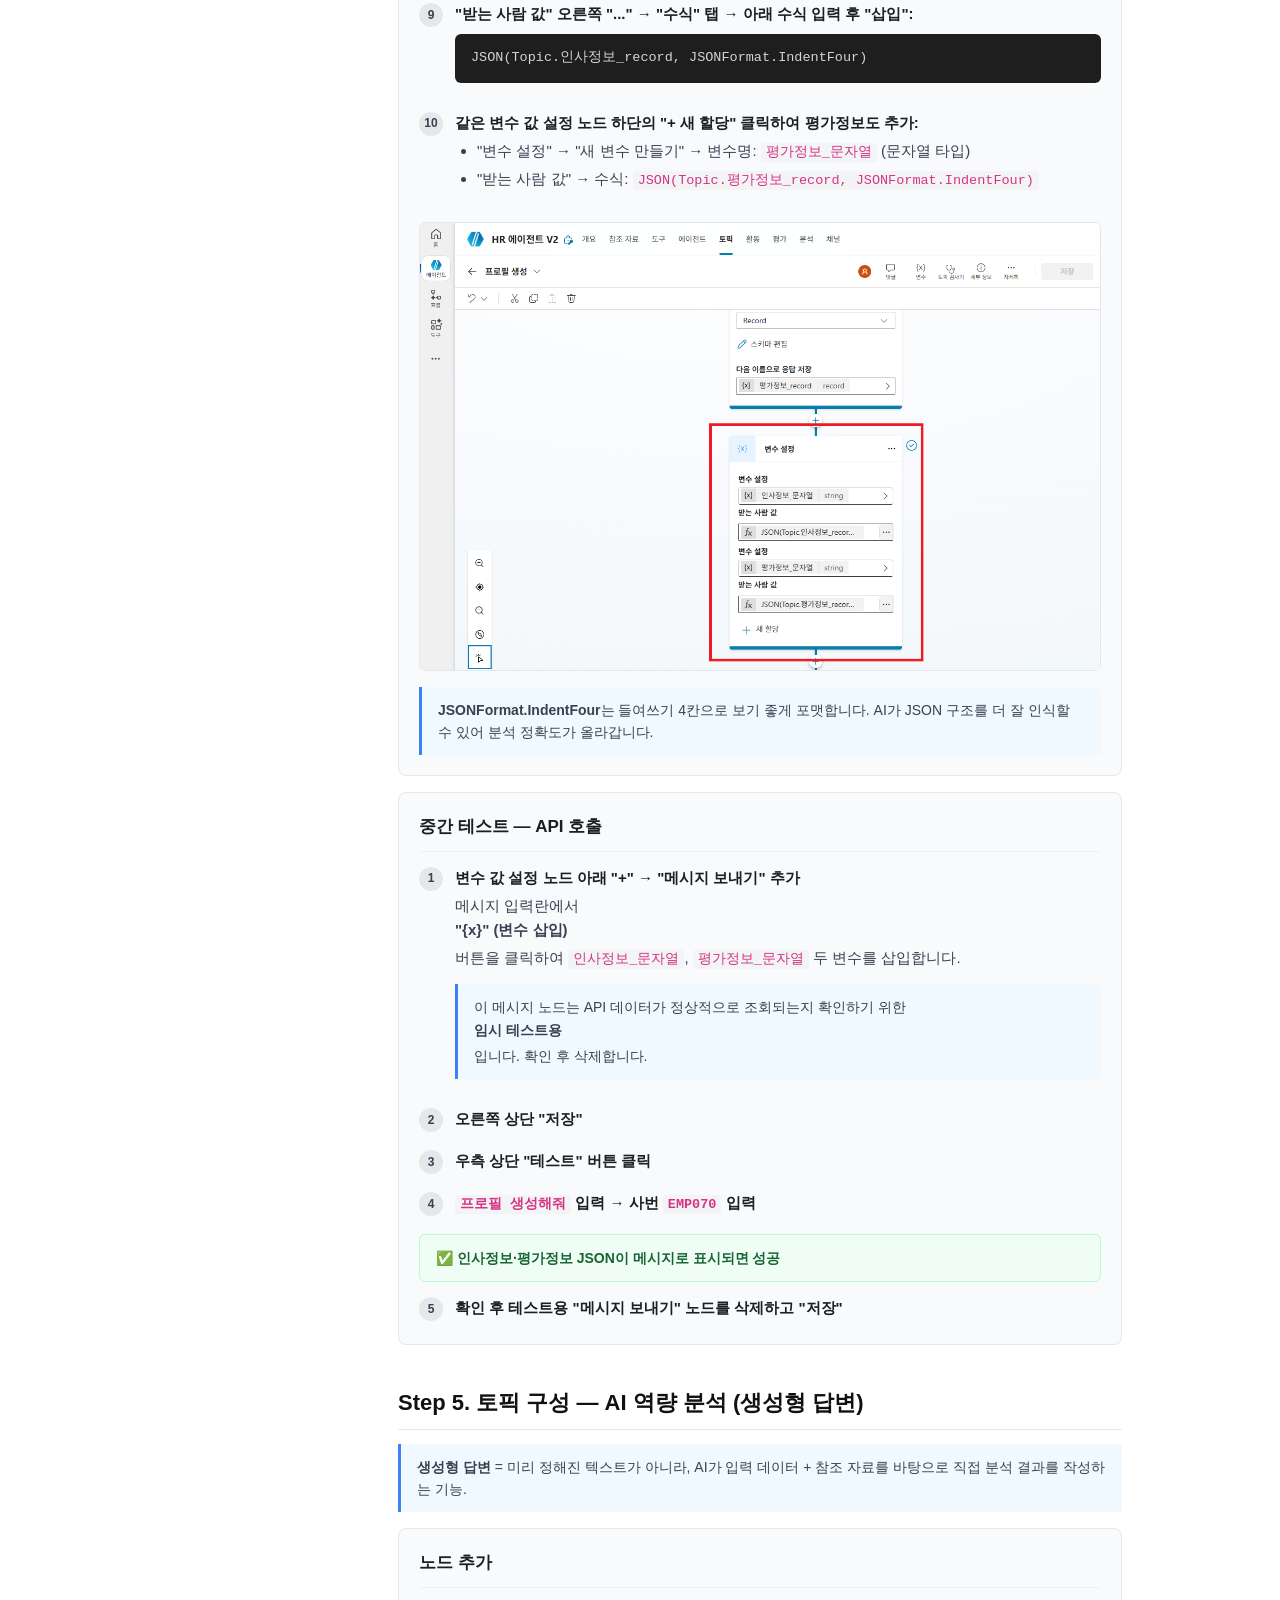
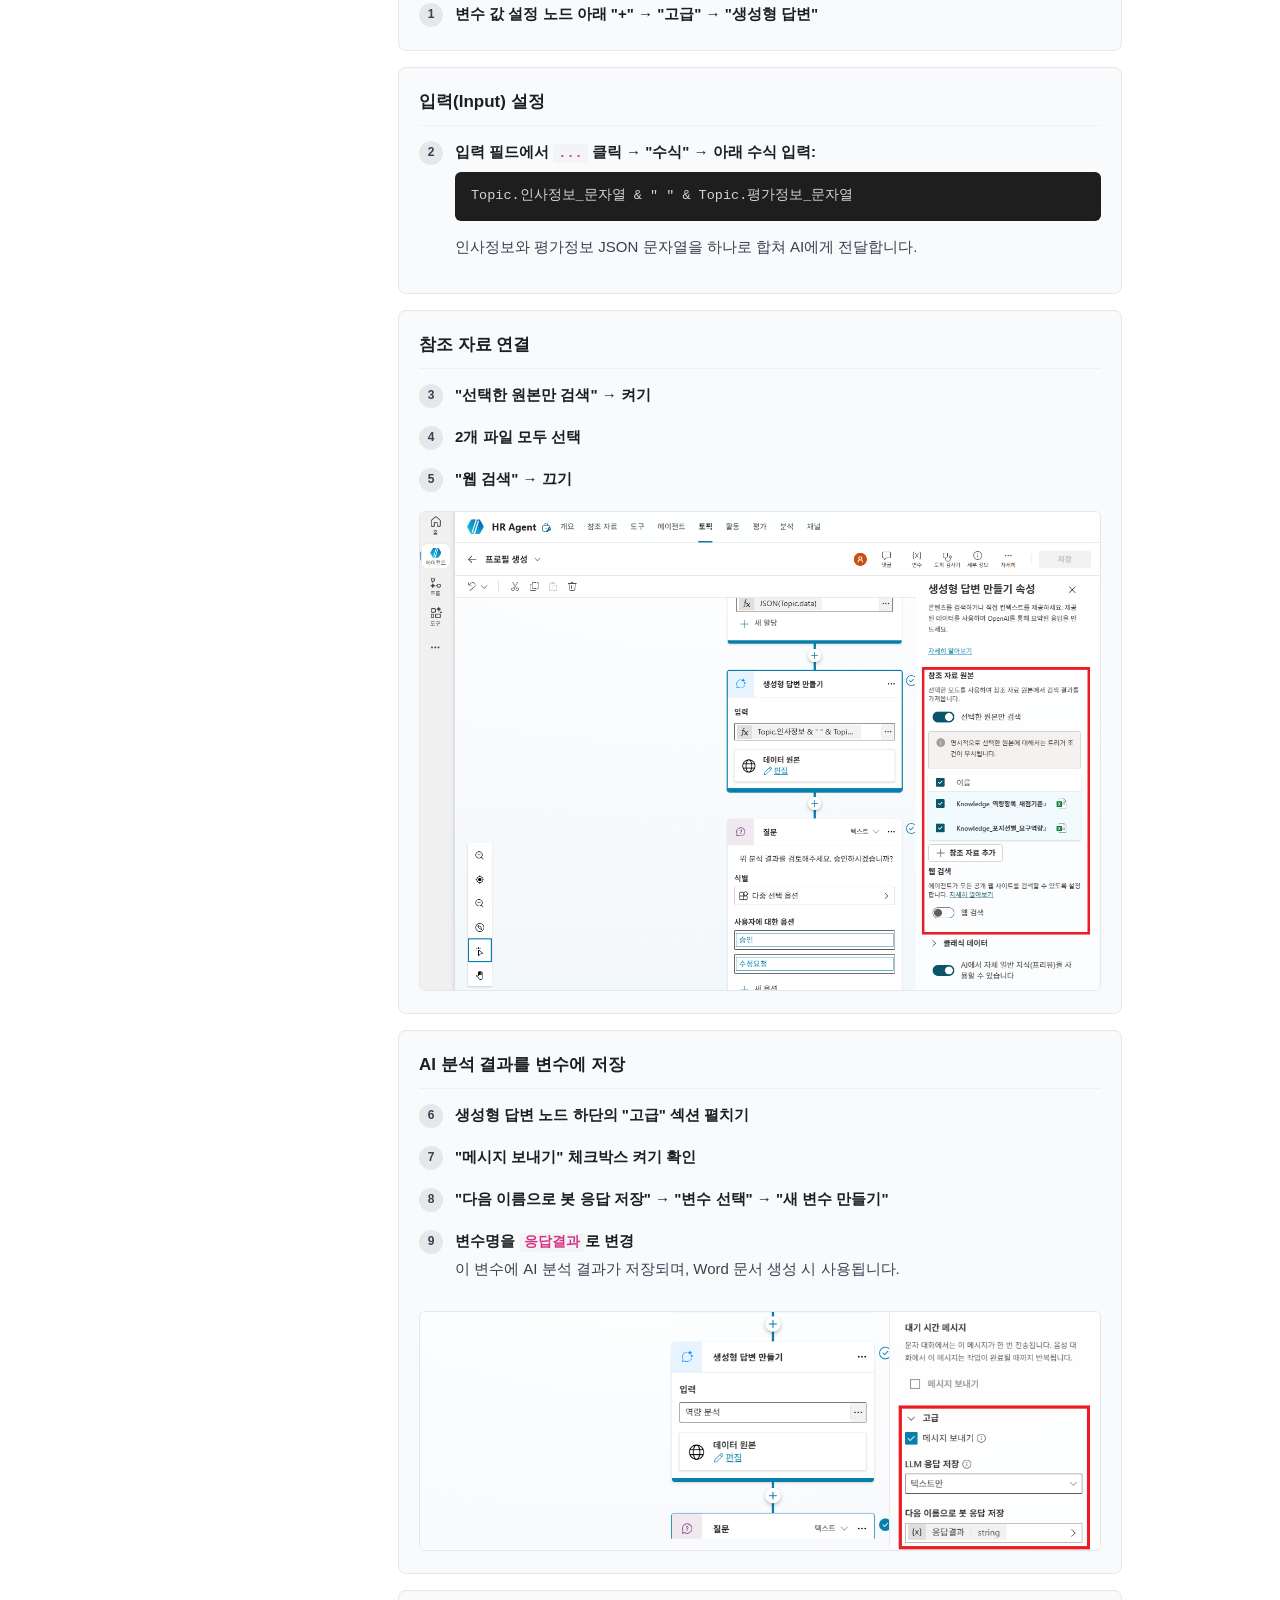
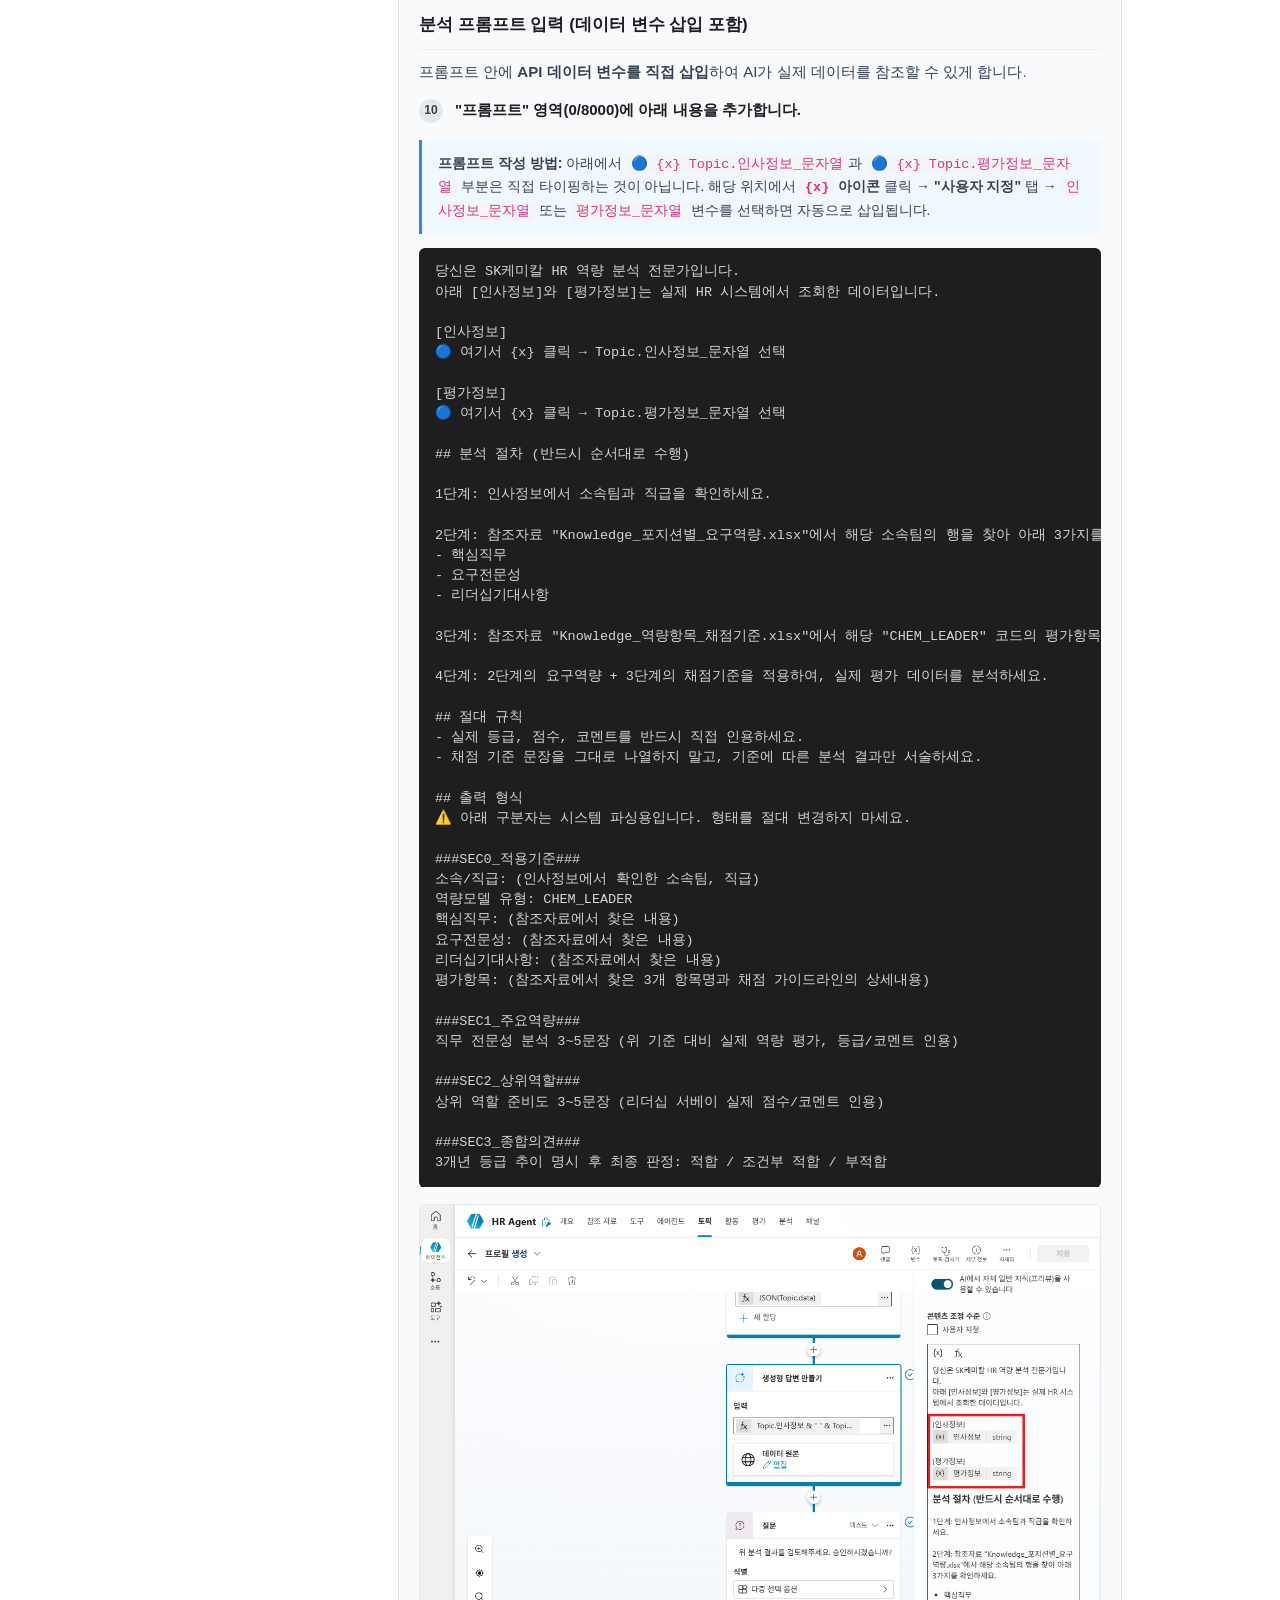
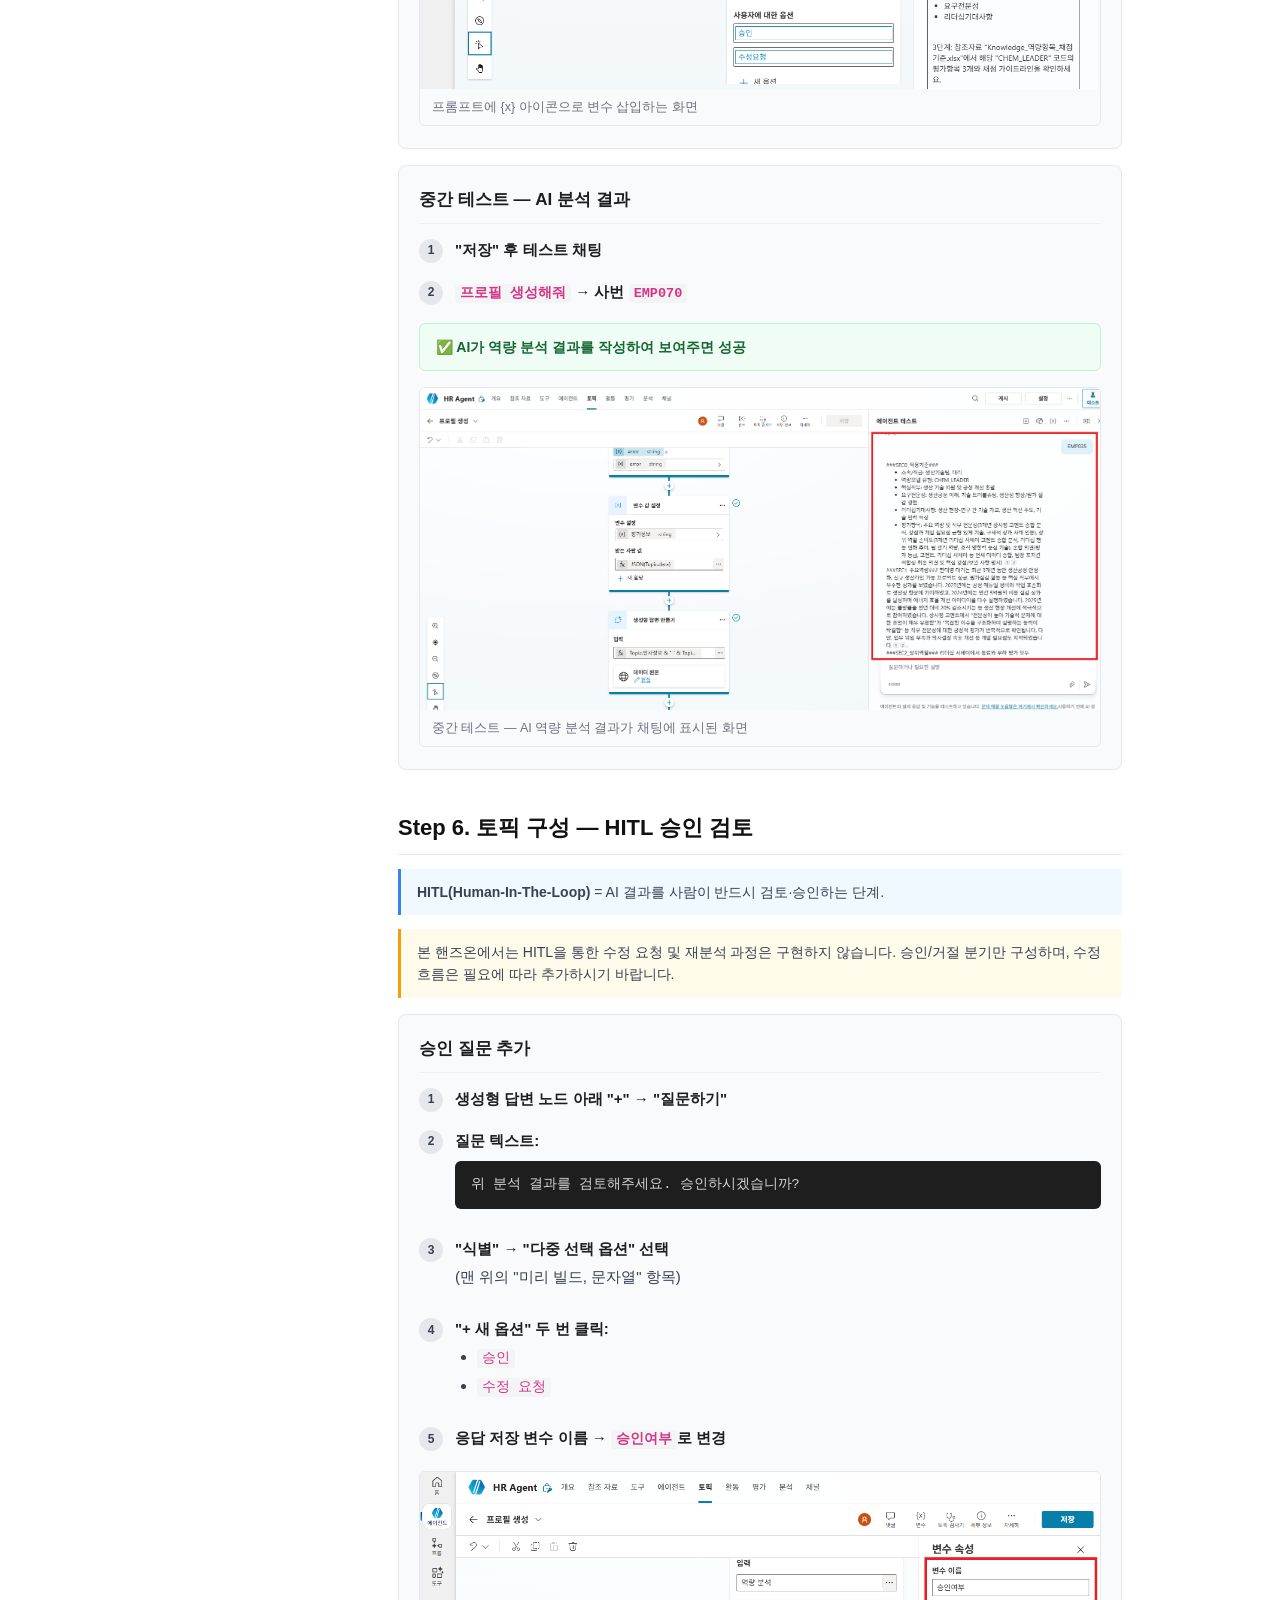
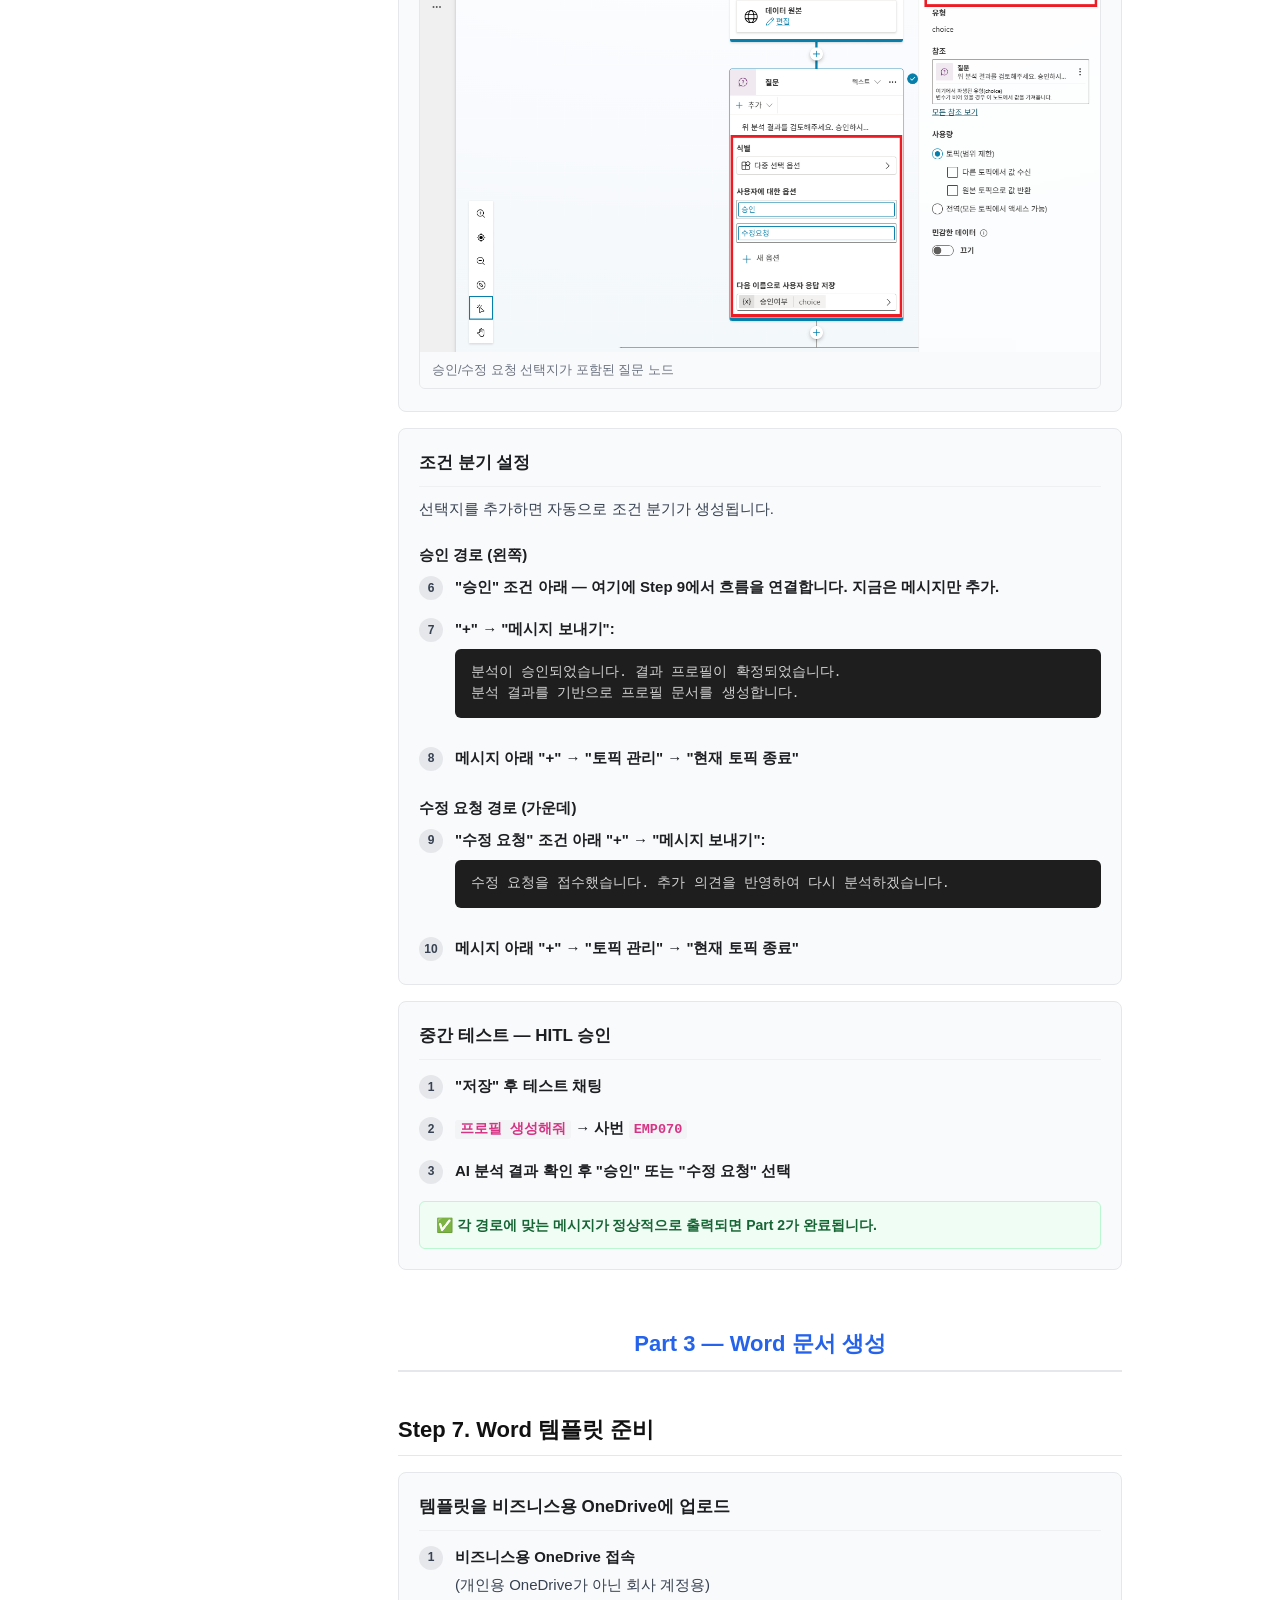
==== commit 814f61a3: "일부 수정" ====
--- a/handson/index.html
+++ b/handson/index.html
@@ -408,8 +408,11 @@
             <strong>좌측 메뉴 "에이전트" → "개요" → "지침" 영역에 아래 내용 입력 후 "저장"</strong>
 <pre><code>당신은 SK케미칼 HR Data 원큐 Agent입니다.
 
+
 ### 답변 가능
-- 구성원의 프로필 생성 요청은 /프로필 생성 토픽으로 연결합니다.
+- 구성원의 프로필 생성 요청(프로필 생성해줘, 프로필 생성 요청, 프로필 생성 등)은
+프로필 생성
+  토픽으로 연결합니다.
 
 ### 답변 불가
 - 답변 가능 항목 외 모든 문의는 "해당 문의에는 답변할 수 없습니다." 로 답변합니다.</code></pre>
@@ -638,7 +641,7 @@
         <div class="step">
           <span class="step-number">3</span>
           <div class="step-content">
-            <strong>좌측 하단 "테스트" 버튼 클릭</strong>
+            <strong>우측 상단 "테스트" 버튼 클릭</strong>
           </div>
         </div>
 
@@ -1374,10 +1377,6 @@
         <h3 id="step8-2">② Word 문서 생성</h3>
         <p>Word 템플릿에 25개 필드를 매핑하여 문서를 생성합니다. v2 API는 데이터가 이미 전처리되어 있으므로 JSON 구문 분석 결과를 바로 매핑할 수 있습니다.</p>
 
-        <div class="callout" style="background:#f0fdf4;border-left-color:#22c55e;">
-          <strong>v2 API 장점:</strong> 학력·경력은 <code>educationSummary</code>, <code>careerSummary</code> 등 문자열로 제공되고, 평가 데이터는 <code>performance_N</code>, <code>peerScore_N2</code> 등 연도별 접미사(_N, _N1, _N2)로 플랫하게 제공되므로 별도 전처리(SELECT→JOIN, 배열 필터링)가 필요 없습니다.
-        </div>
-
         <div class="step">
           <span class="step-number">10</span>
           <div class="step-content">
@@ -1598,7 +1597,11 @@
 
         <h3>완성된 토픽 흐름</h3>
 
-<pre><code>💬 대화 시작        ← 인사 메시지 출력 후 "프로필 생성" 토픽으로 이동
+<pre><code>💬 대화 시작        ← 에이전트가 인사 메시지 출력
+   ↓
+👤 사용자 요청      ← "프로필 생성해줘" 등 프로필 생성 요청 텍스트 입력
+   ↓
+🔀 토픽 이동        ← 에이전트 지침에 따라 "프로필 생성" 토픽으로 자동 라우팅
    ↓
 ❓ 사번 질문        ← 사용자 응답 → Topic.사번 변수에 저장
    ↓
@@ -1626,40 +1629,47 @@
         <div class="step">
           <span class="step-number">2</span>
           <div class="step-content">
+            <strong>에이전트 인사 메시지 확인 후 <code>프로필 생성해줘</code> 입력</strong>
+          </div>
+        </div>
+
+        <div class="step">
+          <span class="step-number">3</span>
+          <div class="step-content">
             <strong>사번 입력 요청이 나타나면 <code>EMP070</code> 입력</strong>
           </div>
         </div>
 
         <div class="step">
-          <span class="step-number">3</span>
+          <span class="step-number">4</span>
           <div class="step-content">
             <strong>AI 역량 분석 결과 표시 확인</strong>
           </div>
         </div>
 
         <div class="step">
-          <span class="step-number">4</span>
+          <span class="step-number">5</span>
           <div class="step-content">
             <strong>"승인" 선택</strong>
           </div>
         </div>
 
         <div class="step">
-          <span class="step-number">5</span>
+          <span class="step-number">6</span>
           <div class="step-content">
             <strong>에이전트 흐름 실행 → OneDrive 공유 링크 표시 확인</strong>
           </div>
         </div>
 
         <div class="step">
-          <span class="step-number">6</span>
+          <span class="step-number">7</span>
           <div class="step-content">
             <strong>링크 클릭하여 Word 문서가 정상적으로 열리는지 확인</strong>
           </div>
         </div>
 
         <div class="step">
-          <span class="step-number">7</span>
+          <span class="step-number">8</span>
           <div class="step-content">
             <strong>OneDrive <code>/HR_프로필/</code> 폴더에 결과 파일 생성 확인</strong>
           </div>
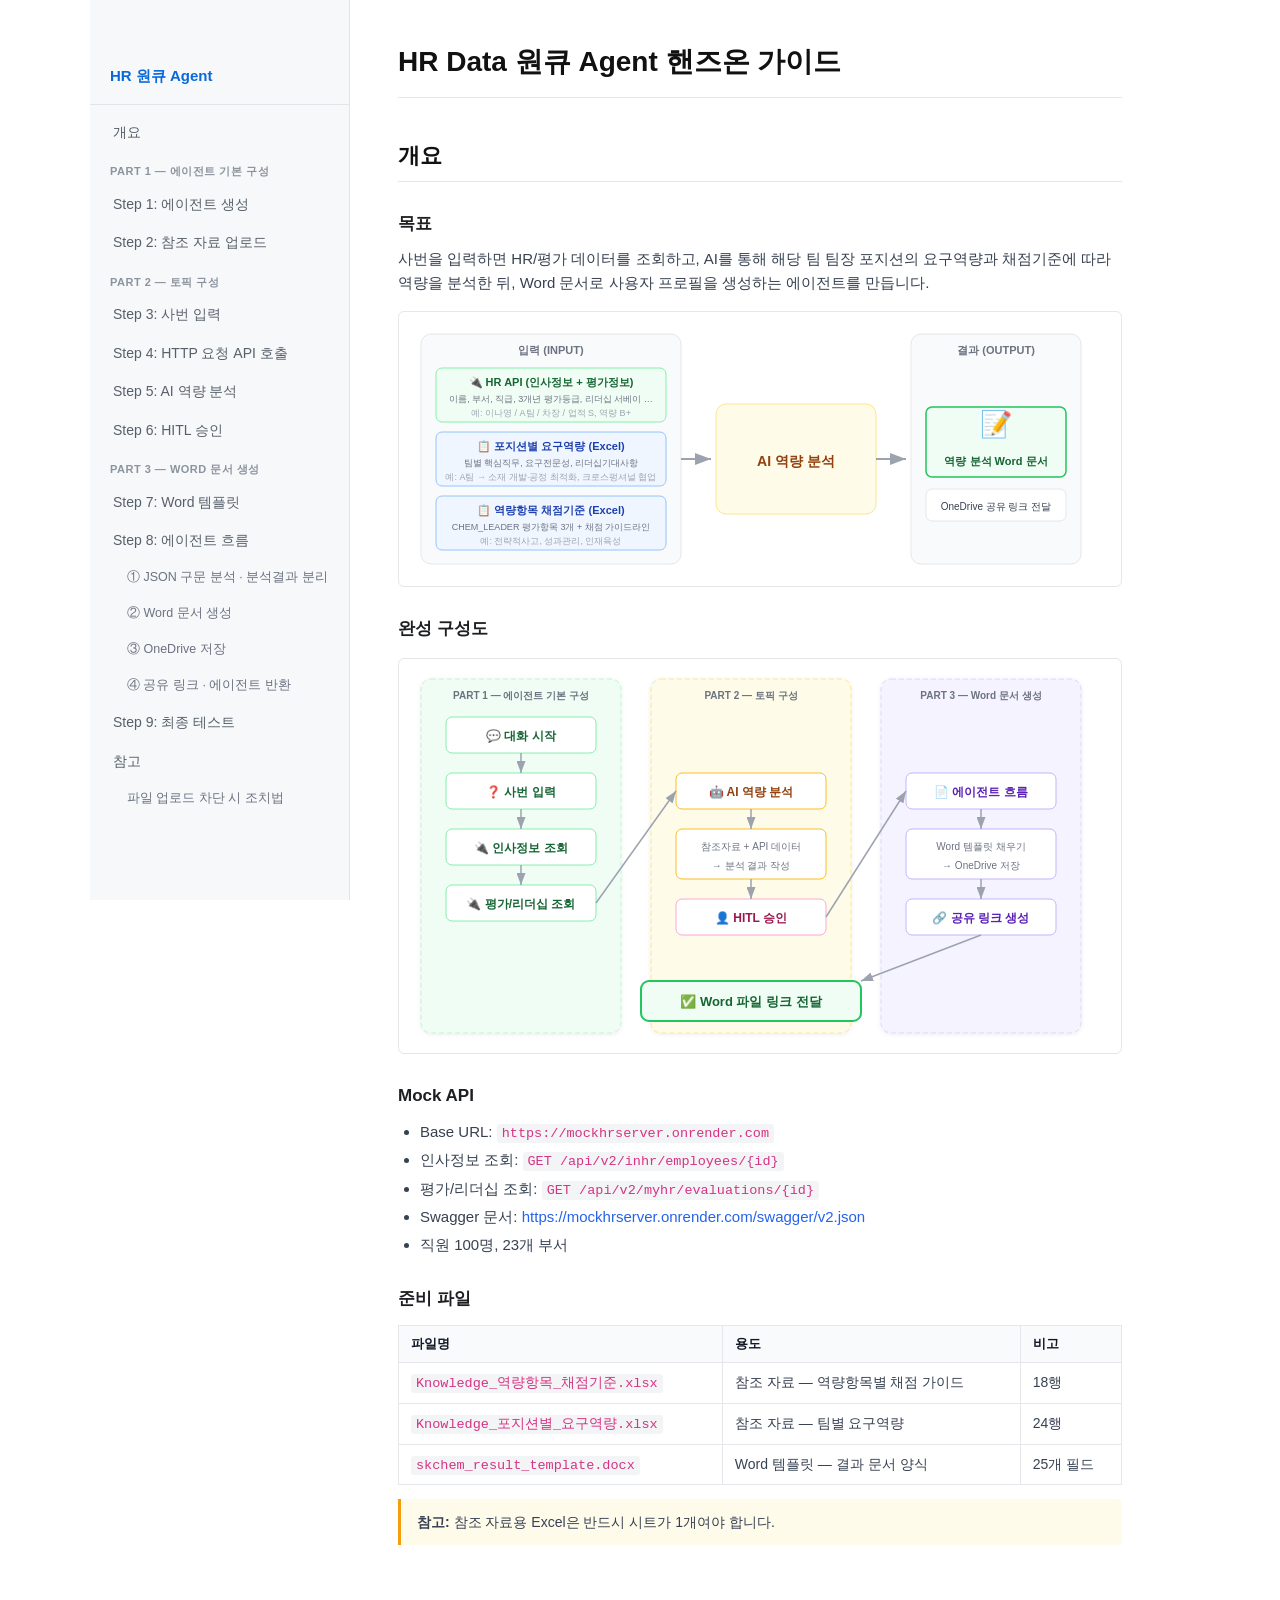
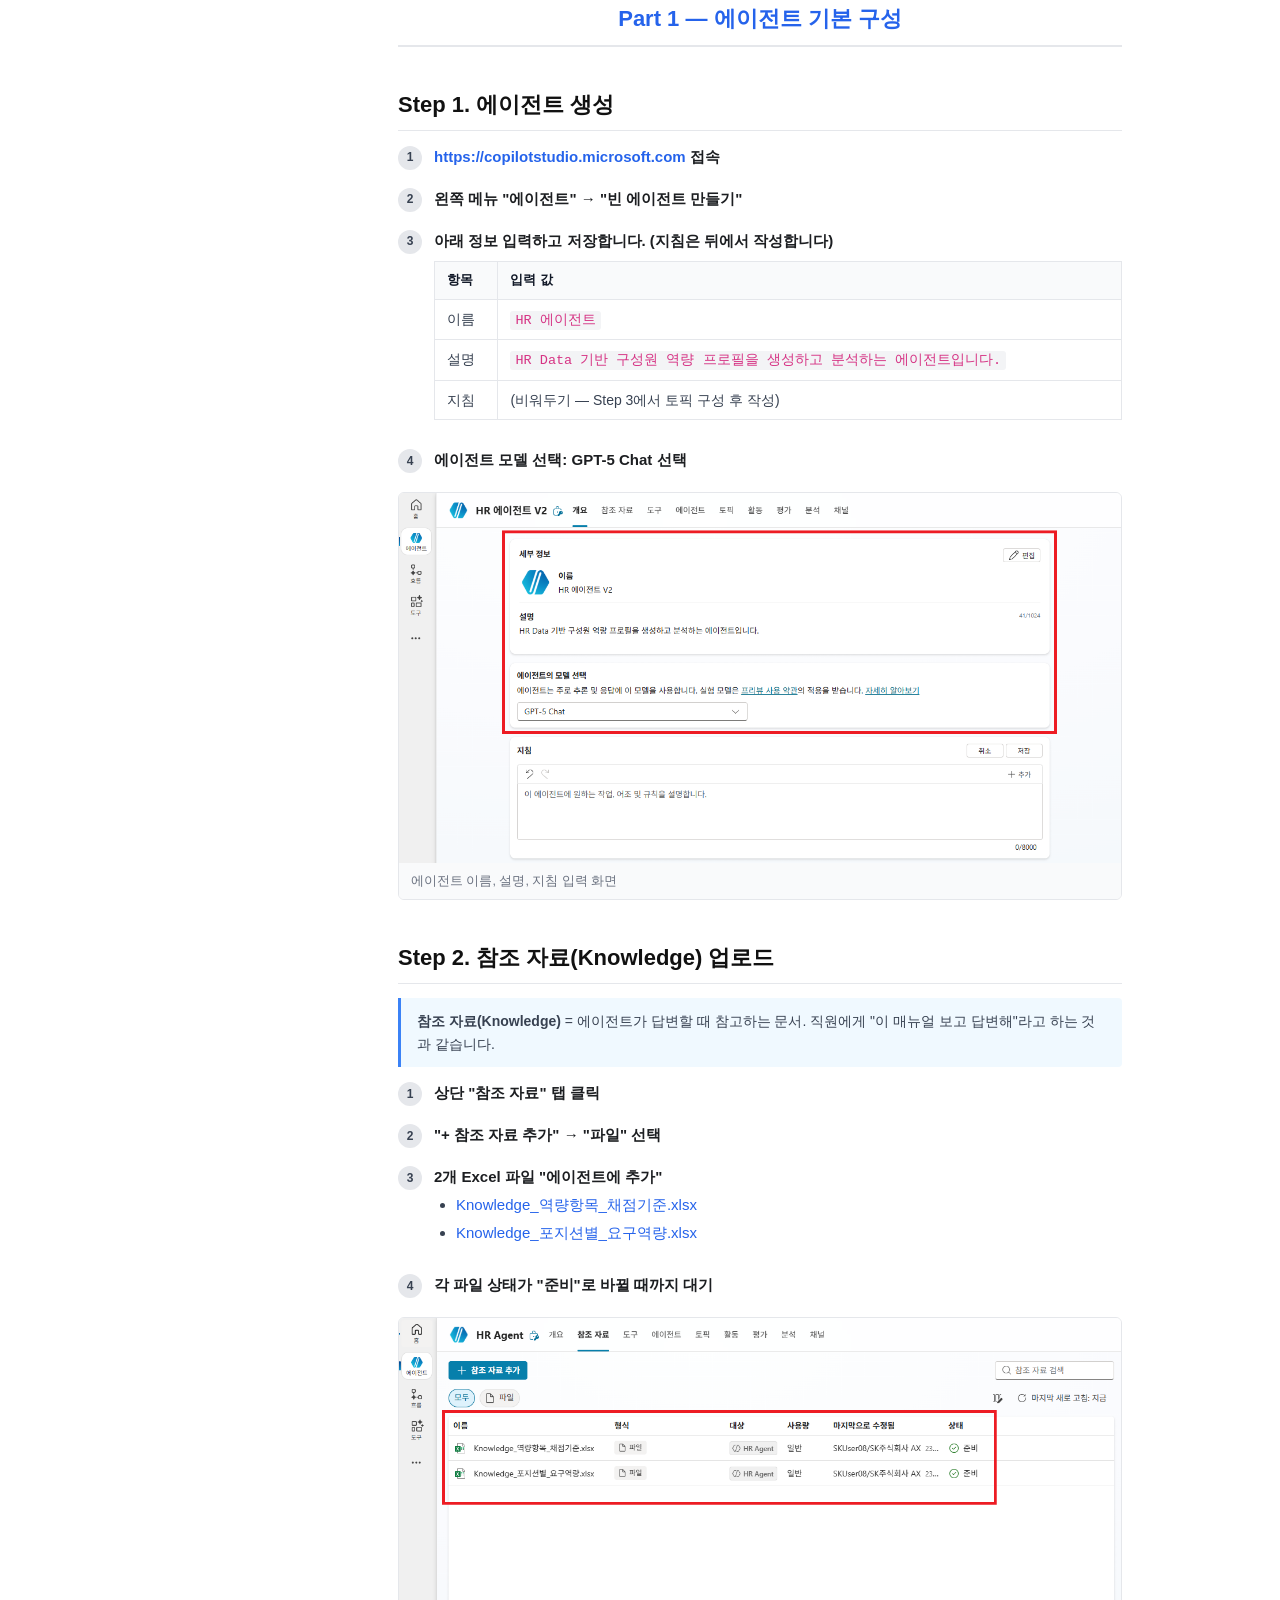
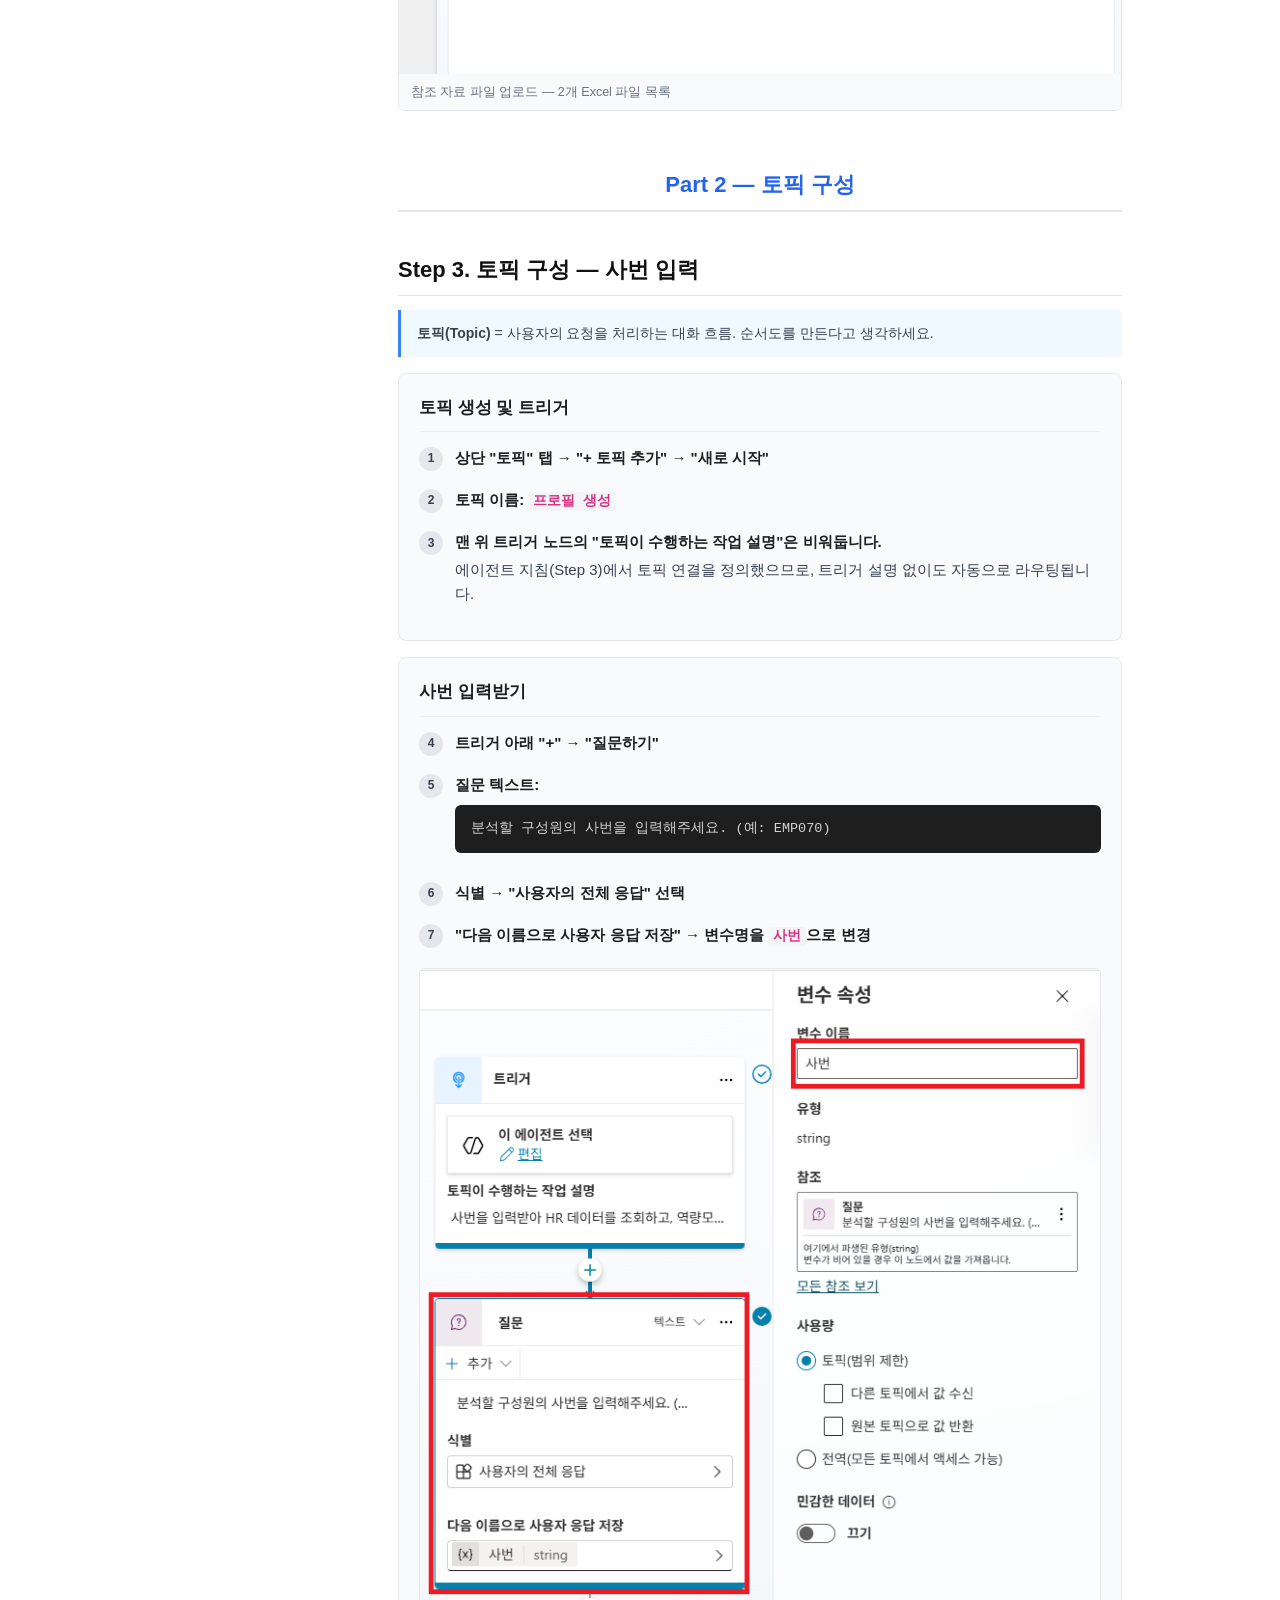
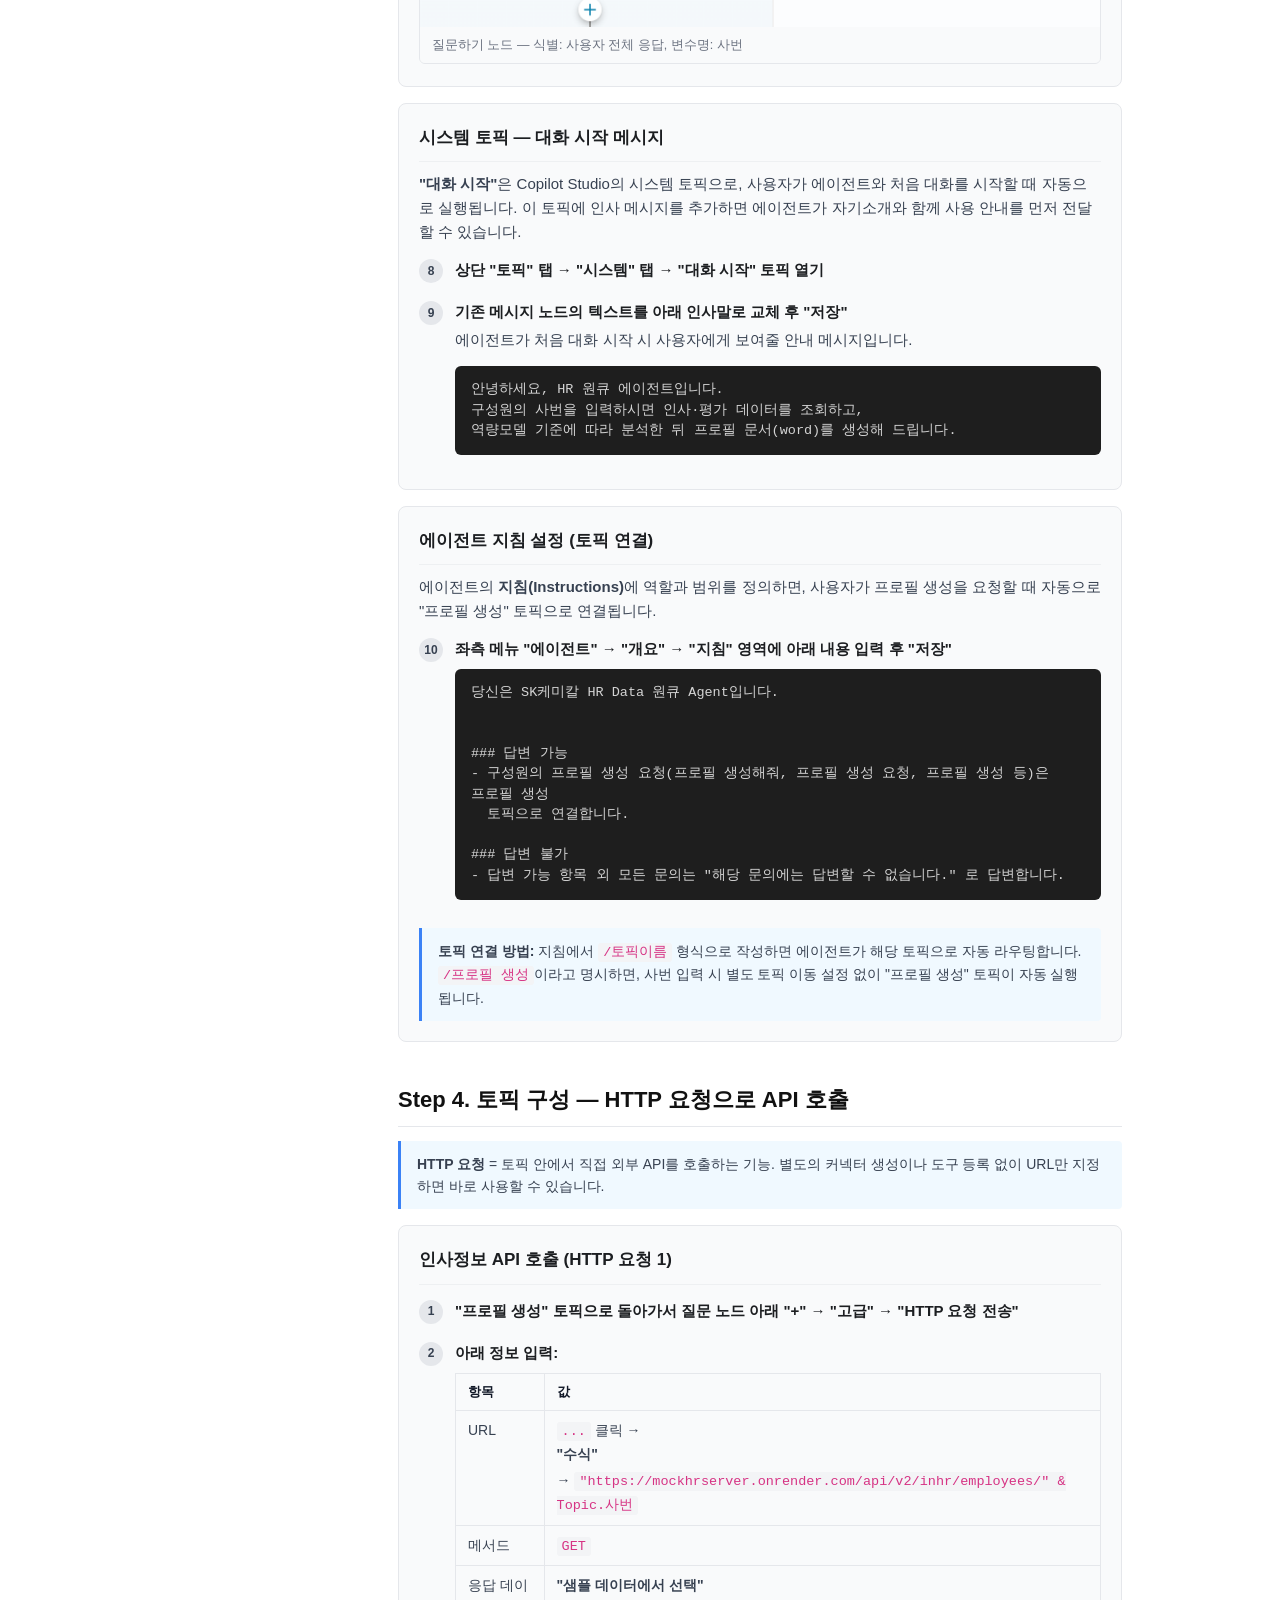
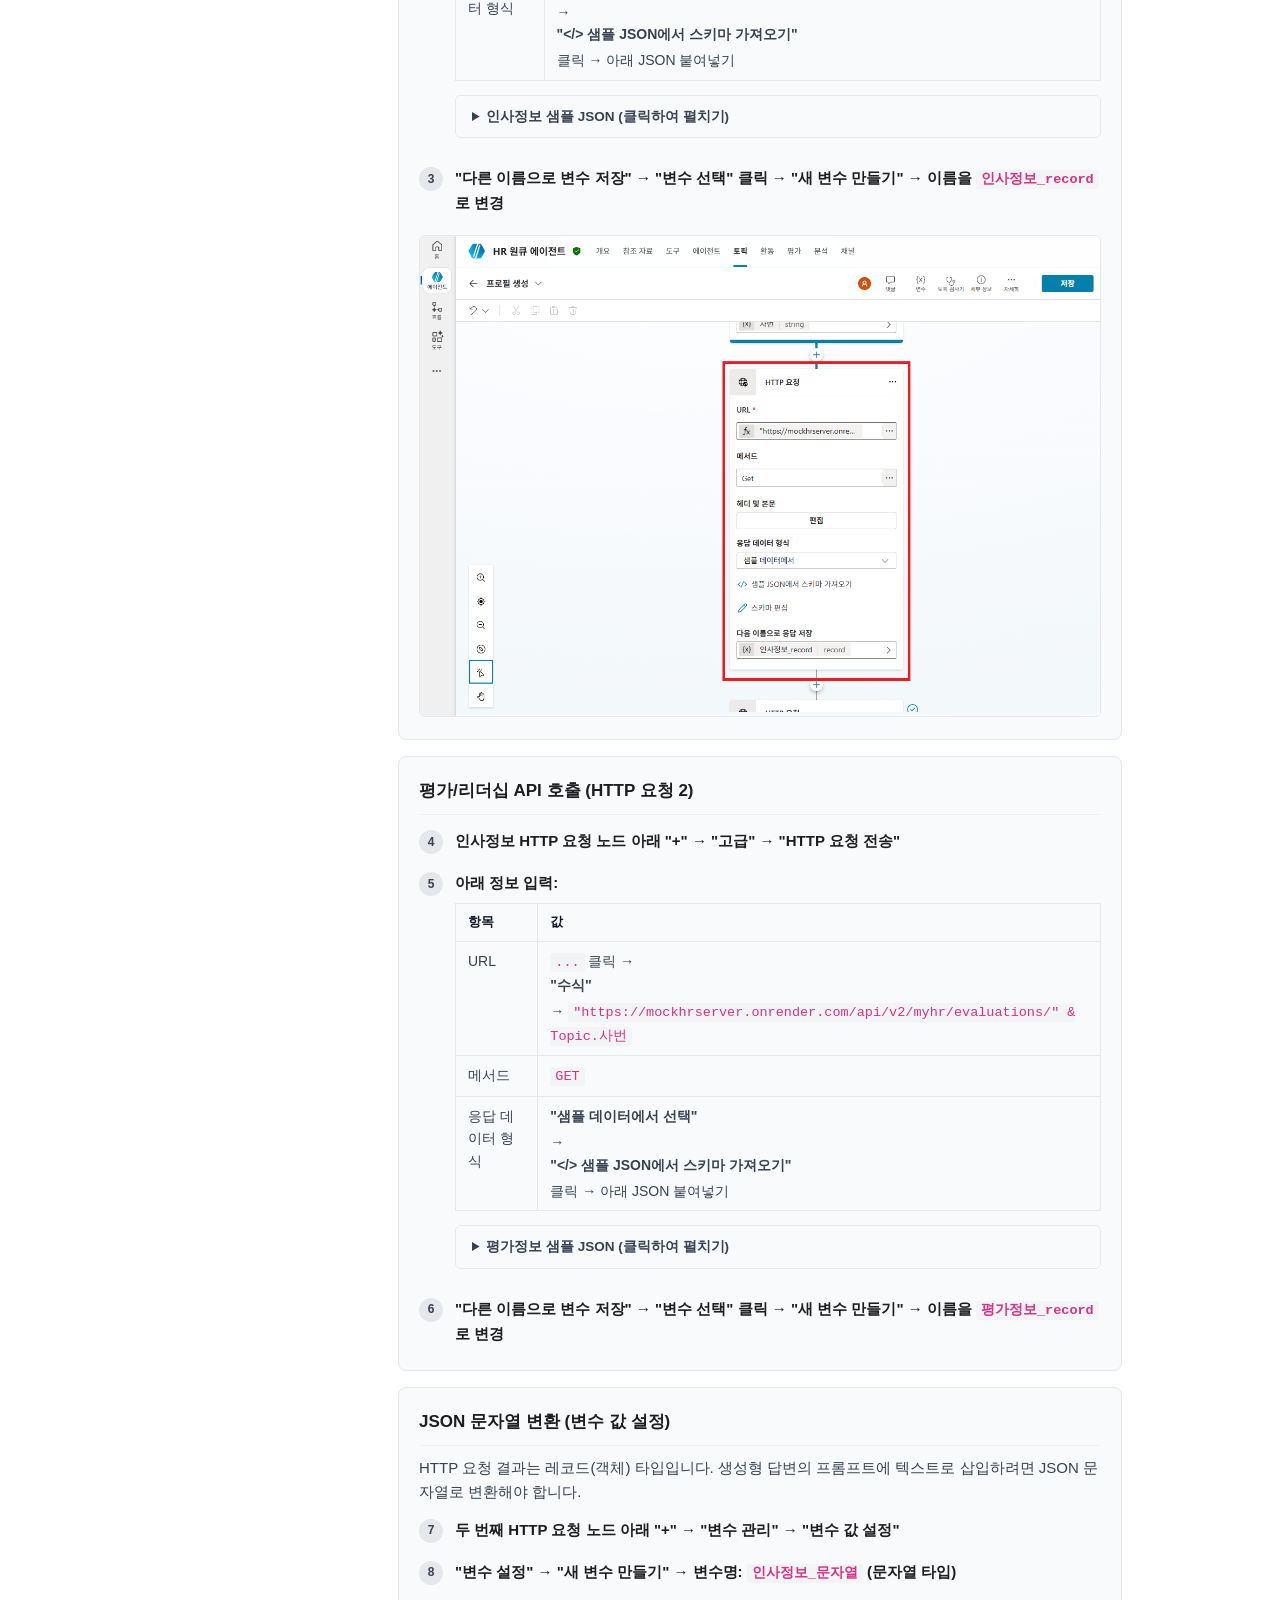
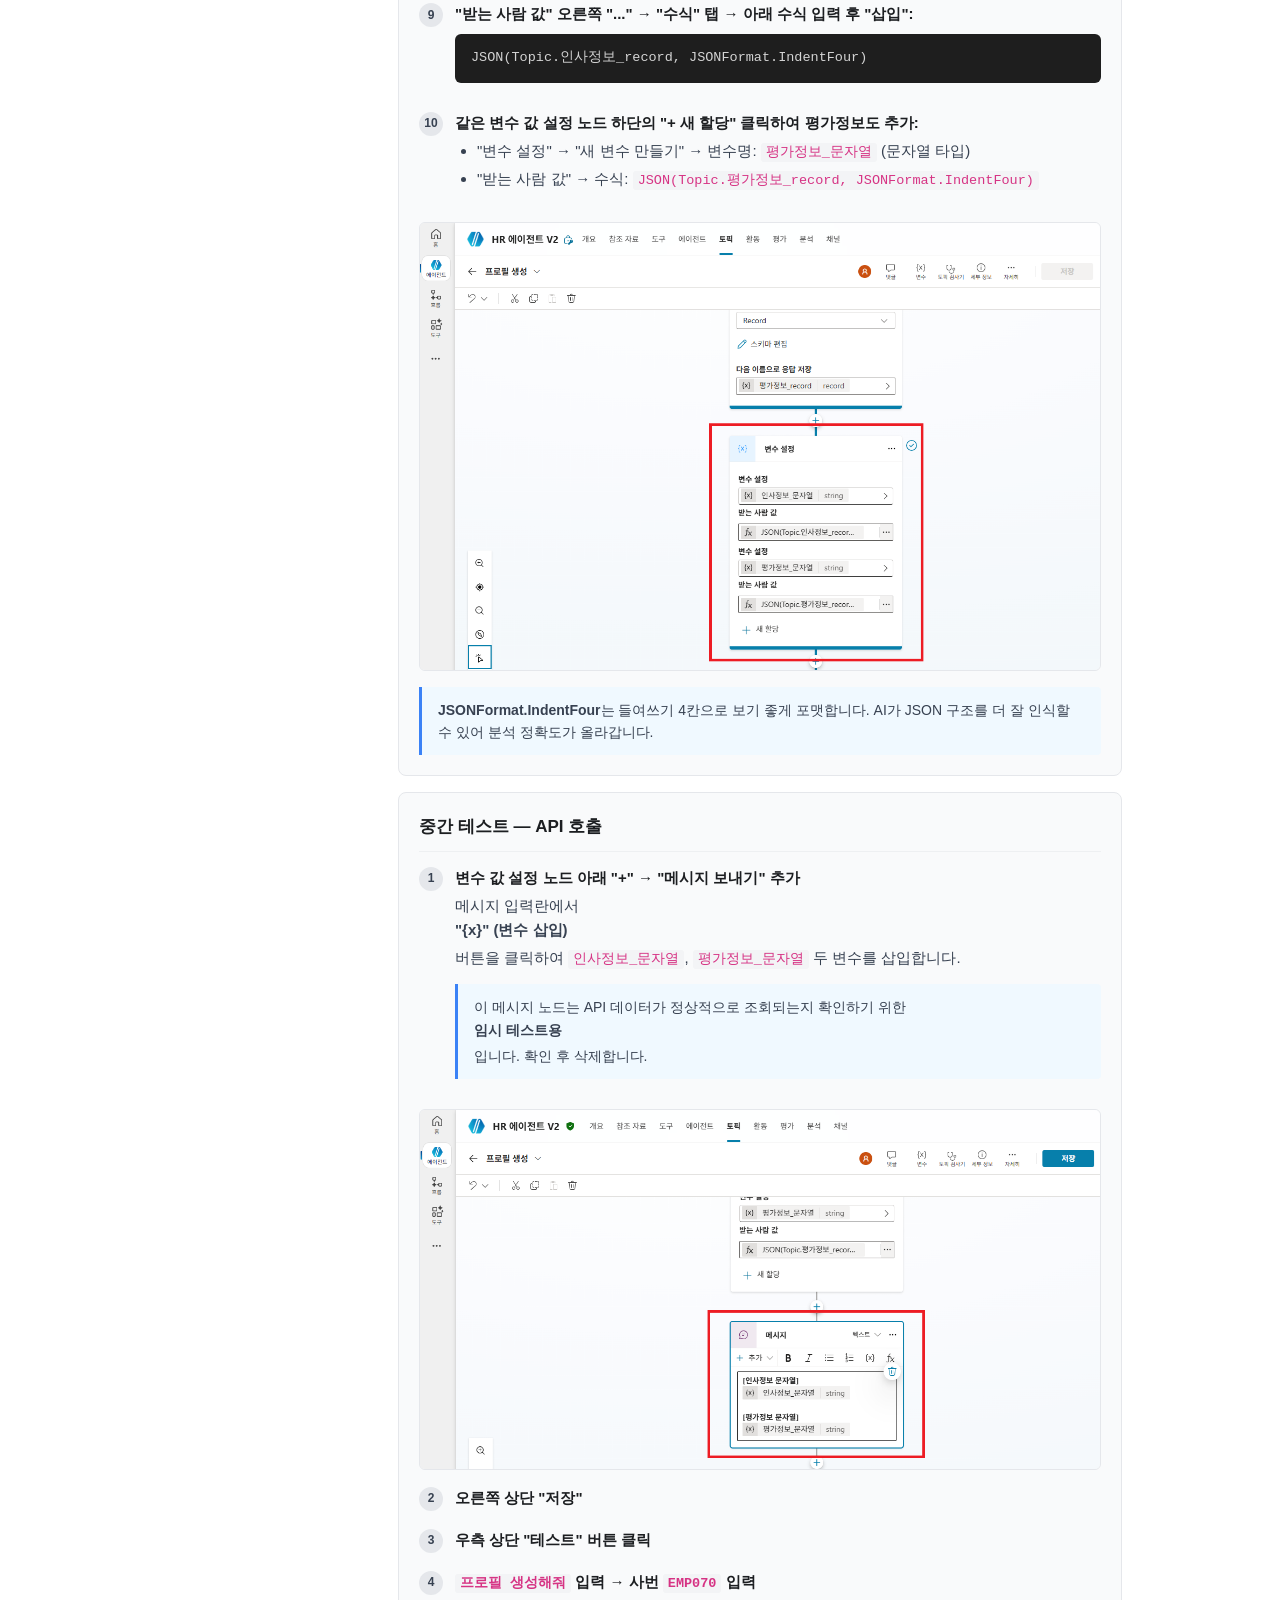
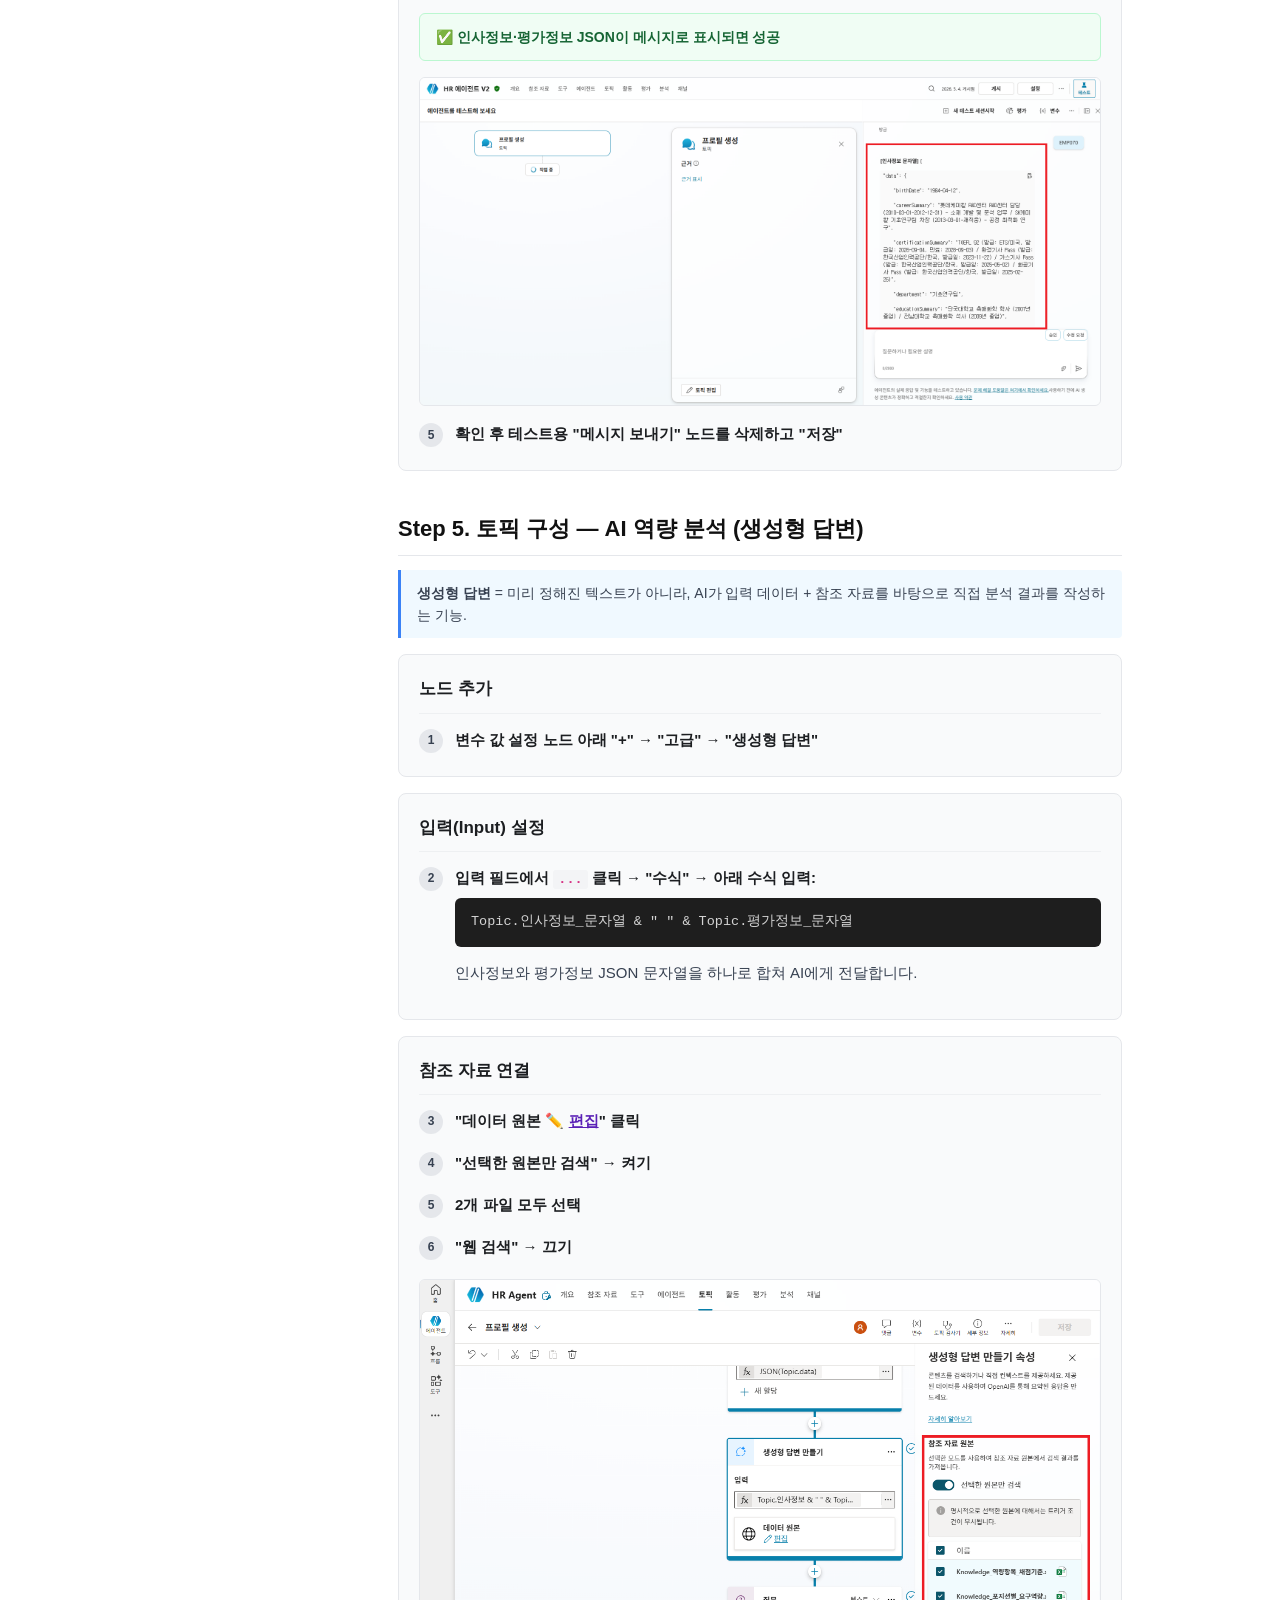
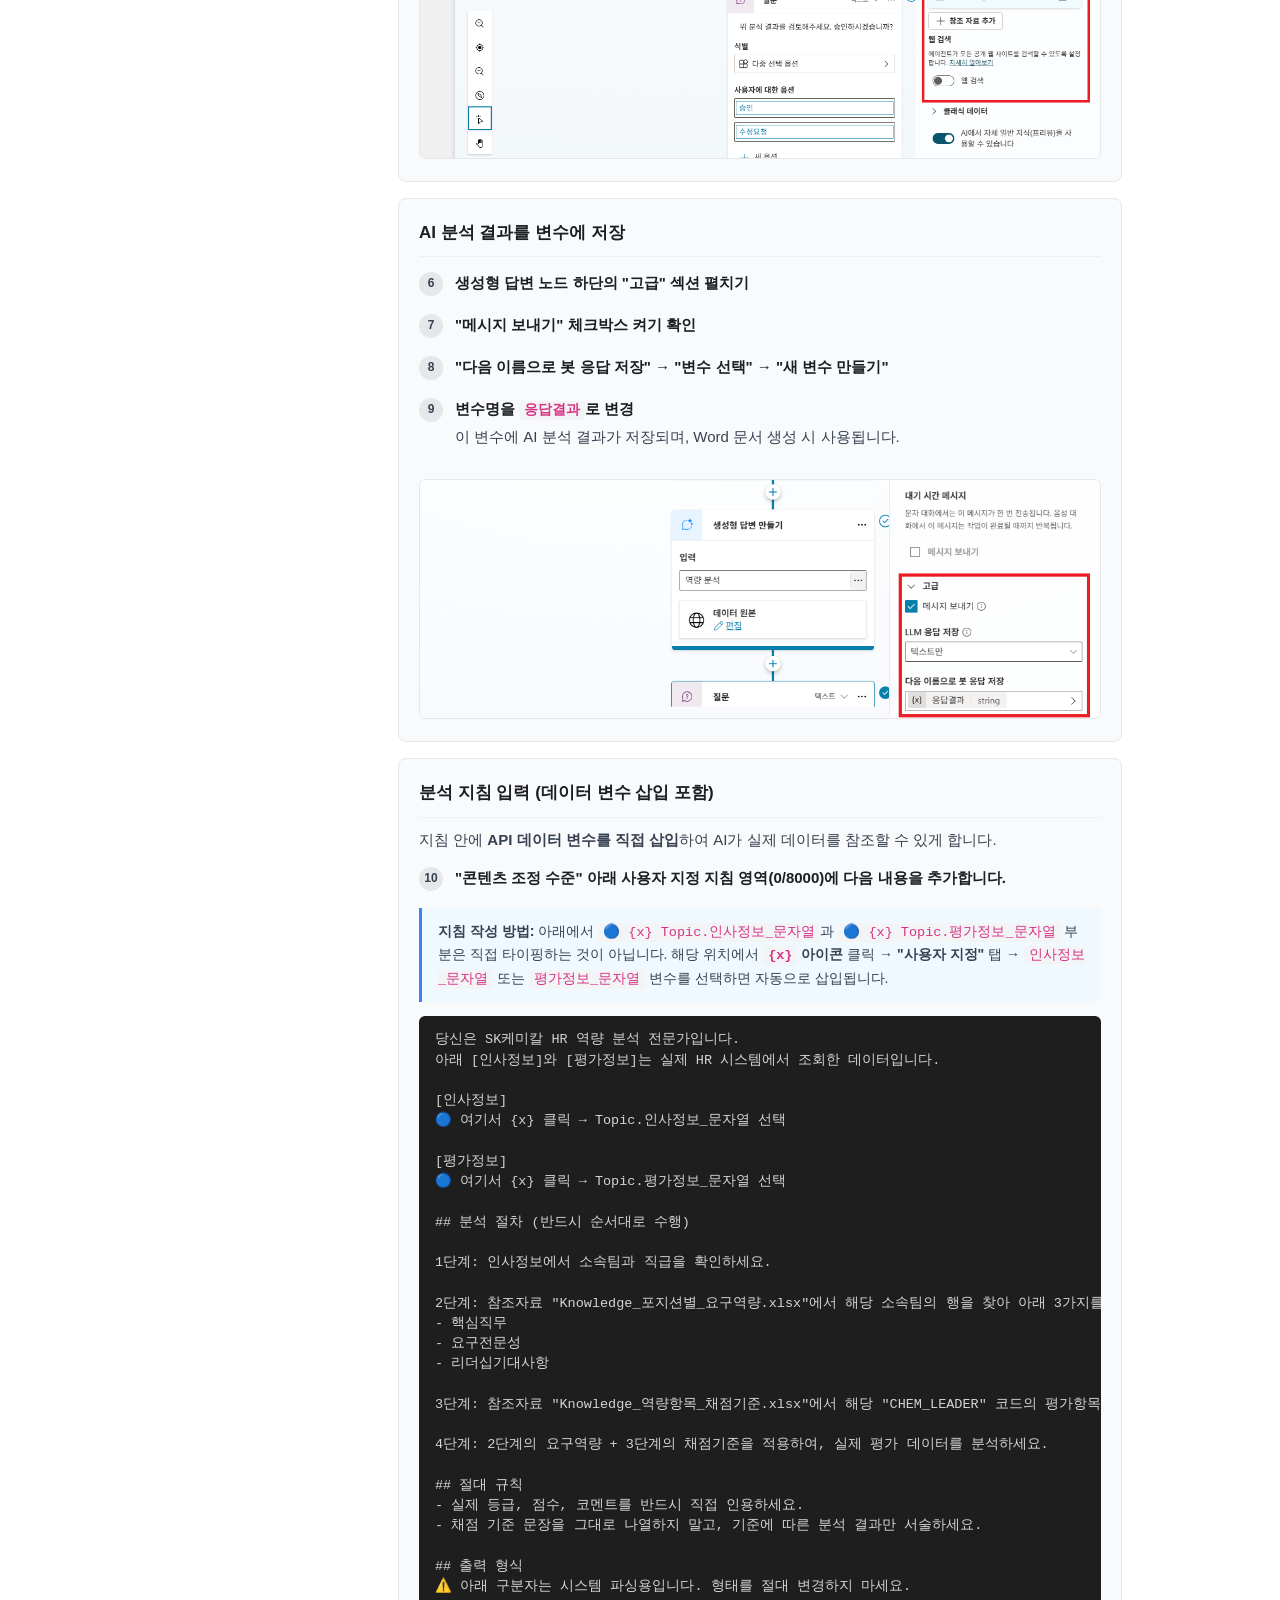
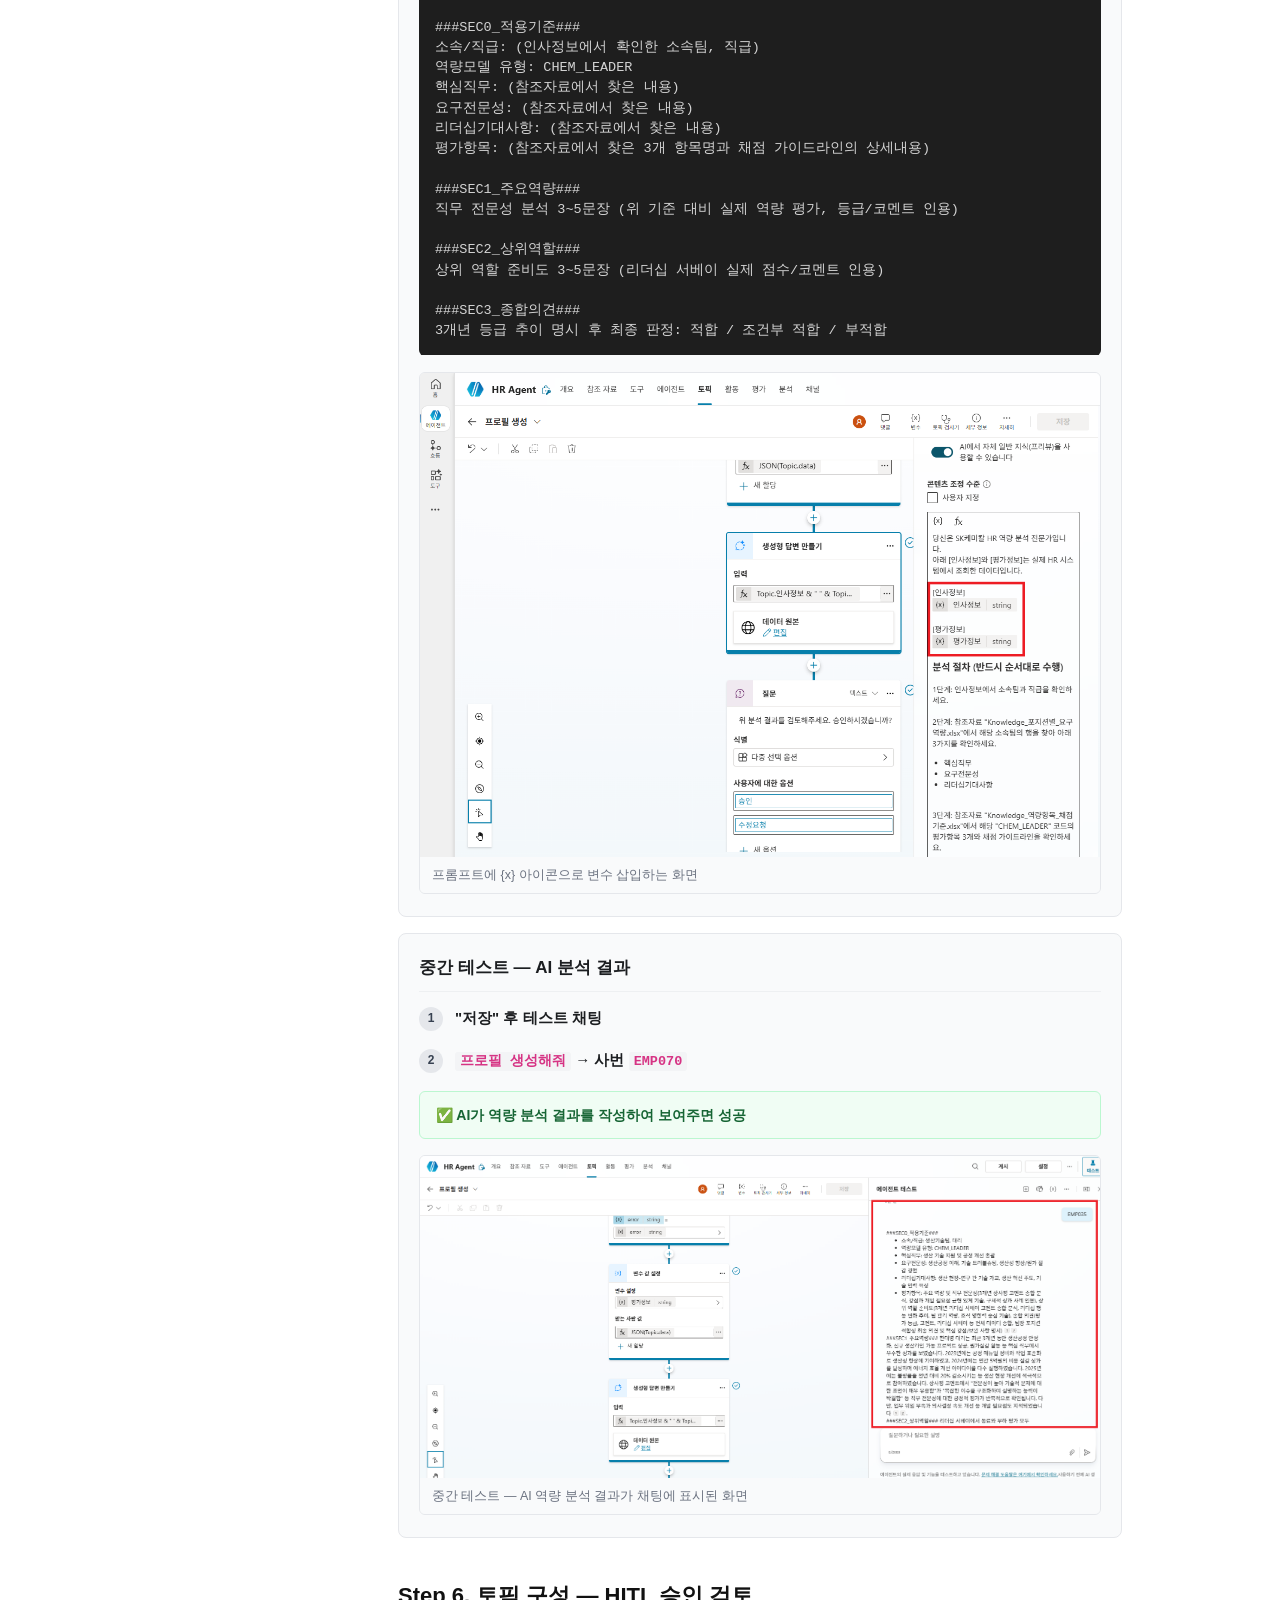
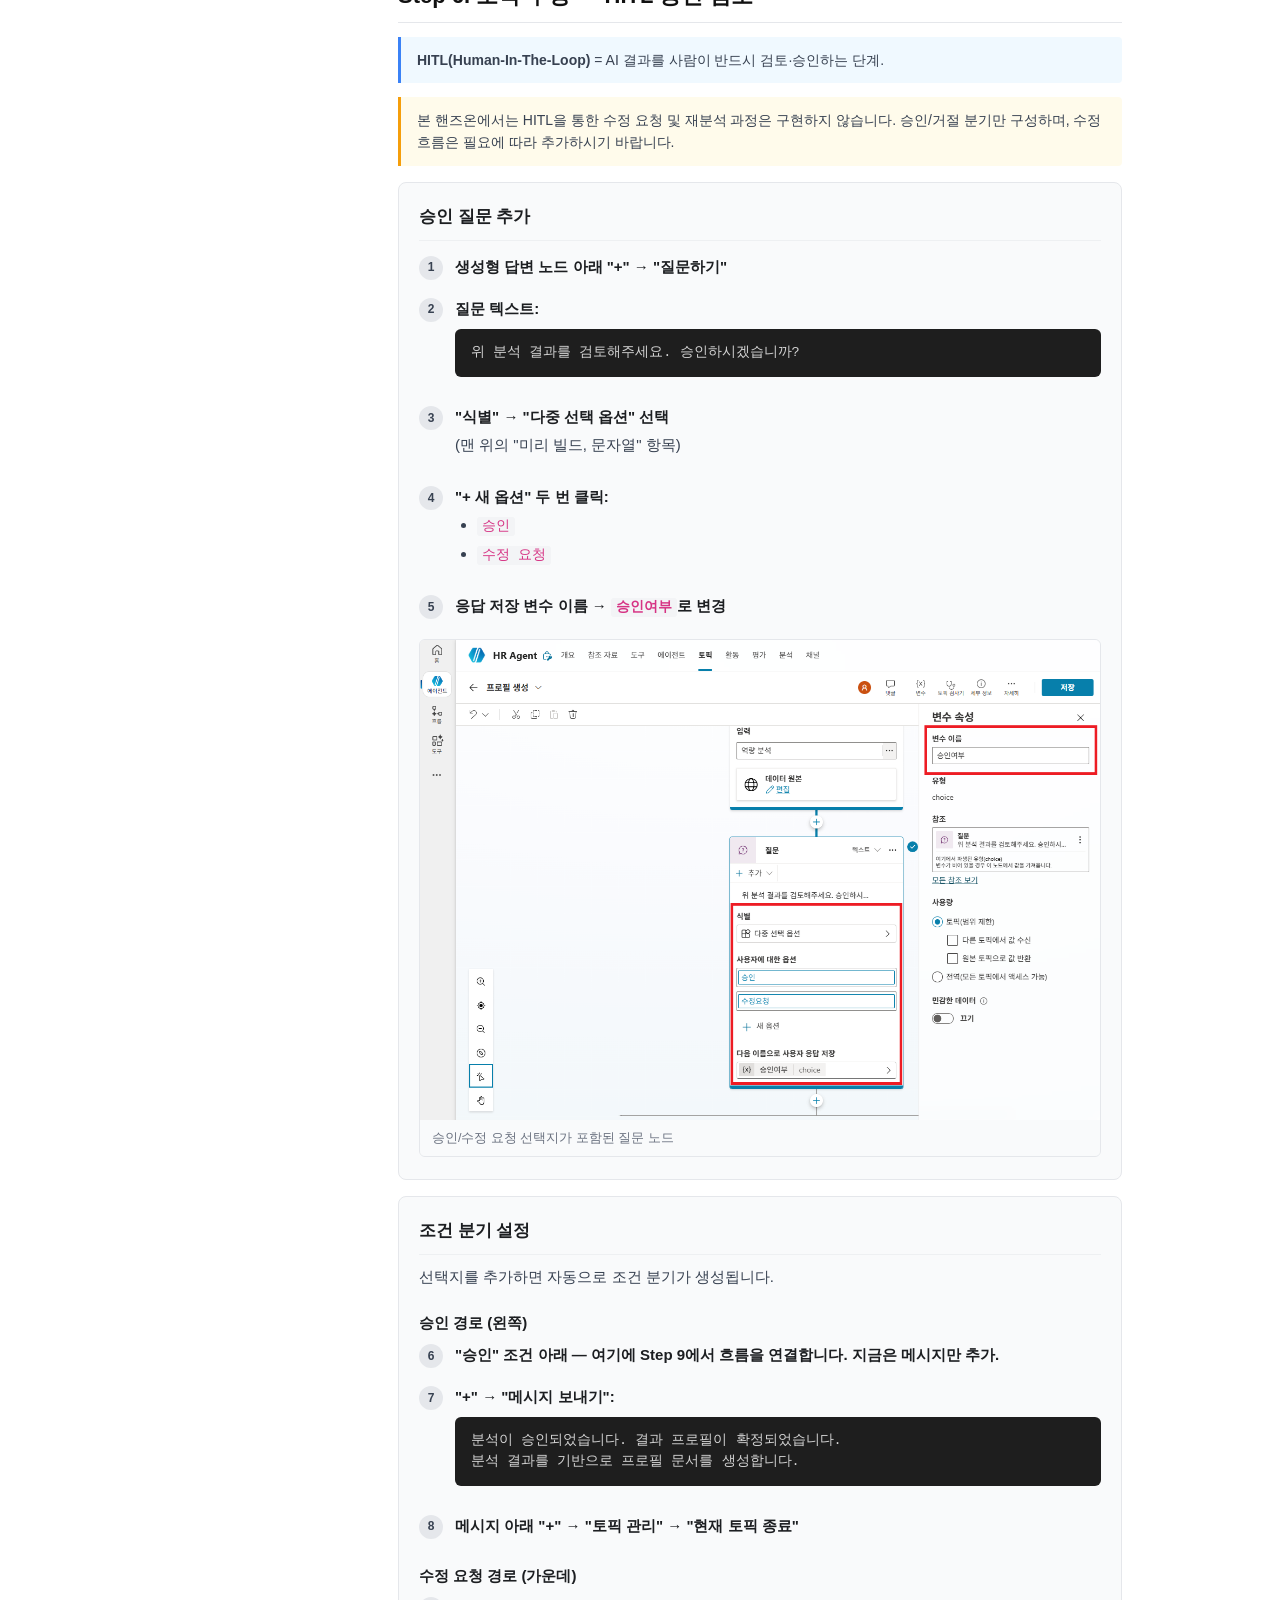
==== commit c7eba896: "피드백 수정 반영" ====
--- a/handson/index.html
+++ b/handson/index.html
@@ -631,6 +631,10 @@
           </div>
         </div>
 
+        <div class="img-box">
+          <img src="images/test-message-node.png" alt="메시지 보내기 노드 추가" />
+        </div>
+
         <div class="step">
           <span class="step-number">2</span>
           <div class="step-content">
@@ -654,6 +658,10 @@
 
         <div class="test-result">
           ✅ 인사정보·평가정보 JSON이 메시지로 표시되면 성공
+        </div>
+
+        <div class="img-box">
+          <img src="images/test-result-success.png" alt="테스트 성공 결과" />
         </div>
 
         <div class="step">
@@ -703,19 +711,26 @@
         <div class="step">
           <span class="step-number">3</span>
           <div class="step-content">
+            <strong>"데이터 원본 <span style="color:#5b21b6;">✏️ <span style="text-decoration:underline;">편집</span></span>" 클릭</strong>
+          </div>
+        </div>
+
+        <div class="step">
+          <span class="step-number">4</span>
+          <div class="step-content">
             <strong>"선택한 원본만 검색" → 켜기</strong>
           </div>
         </div>
 
         <div class="step">
-          <span class="step-number">4</span>
+          <span class="step-number">5</span>
           <div class="step-content">
             <strong>2개 파일 모두 선택</strong>
           </div>
         </div>
 
         <div class="step">
-          <span class="step-number">5</span>
+          <span class="step-number">6</span>
           <div class="step-content">
             <strong>"웹 검색" → 끄기</strong>
           </div>
@@ -764,18 +779,18 @@
         </div>
 
         <div class="step-group">
-        <h3>분석 프롬프트 입력 (데이터 변수 삽입 포함)</h3>
-        <p>프롬프트 안에 <strong>API 데이터 변수를 직접 삽입</strong>하여 AI가 실제 데이터를 참조할 수 있게 합니다.</p>
+        <h3>분석 지침 입력 (데이터 변수 삽입 포함)</h3>
+        <p>지침 안에 <strong>API 데이터 변수를 직접 삽입</strong>하여 AI가 실제 데이터를 참조할 수 있게 합니다.</p>
 
         <div class="step">
           <span class="step-number">10</span>
           <div class="step-content">
-            <strong>"프롬프트" 영역(0/8000)에 아래 내용을 추가합니다.</strong>
+            <strong>"콘텐츠 조정 수준" 아래 사용자 지정 지침 영역(0/8000)에 다음 내용을 추가합니다.</strong>
           </div>
         </div>
 
         <div class="callout">
-          <strong>프롬프트 작성 방법:</strong> 아래에서 <code>🔵 {x} Topic.인사정보_문자열</code>과 <code>🔵 {x} Topic.평가정보_문자열</code> 부분은 직접 타이핑하는 것이 아닙니다. 해당 위치에서 <strong><code>{x}</code> 아이콘</strong> 클릭 → <strong>"사용자 지정"</strong> 탭 → <code>인사정보_문자열</code> 또는 <code>평가정보_문자열</code> 변수를 선택하면 자동으로 삽입됩니다.
+          <strong>지침 작성 방법:</strong> 아래에서 <code>🔵 {x} Topic.인사정보_문자열</code>과 <code>🔵 {x} Topic.평가정보_문자열</code> 부분은 직접 타이핑하는 것이 아닙니다. 해당 위치에서 <strong><code>{x}</code> 아이콘</strong> 클릭 → <strong>"사용자 지정"</strong> 탭 → <code>인사정보_문자열</code> 또는 <code>평가정보_문자열</code> 변수를 선택하면 자동으로 삽입됩니다.
         </div>
 
 <pre><code>당신은 SK케미칼 HR 역량 분석 전문가입니다.
@@ -1016,7 +1031,7 @@
         <div class="step">
           <span class="step-number">2</span>
           <div class="step-content">
-            <strong>OneDrive 루트에 "HR_프로필" 폴더 생성</strong>
+            <strong>좌측 "내 파일" 메뉴 클릭 → "+만들기 또는 업로드" &gt; 폴더 선택하여 "HR_프로필" 이름의 폴더를 생성합니다.</strong>
           </div>
         </div>
 
@@ -1026,6 +1041,10 @@
             <strong>해당 폴더에 <a href="https://dbswhdgk931-prog.github.io/files/skchem_result_template.docx"><code>skchem_result_template.docx</code></a> 업로드</strong>
             <p>이 문서는 Word의 "콘텐츠 컨트롤" 기능을 활용하여, 에이전트 흐름이 정해진 위치에 데이터를 자동으로 채워 넣을 수 있도록 미리 세팅해 둔 양식입니다.</p>
           </div>
+        </div>
+
+        <div class="img-box">
+          <img src="images/step7-onedrive-folder.png" alt="OneDrive 폴더 생성 및 템플릿 업로드" />
         </div>
         </div>
 
@@ -1408,27 +1427,27 @@
           <thead><tr><th>#</th><th>필드</th><th>매핑 값 (수식 또는 데이터 선택)</th></tr></thead>
           <tbody>
             <tr><td>1</td><td><code>성명_생년월</code></td><td>수식: <code>concat(body('JSON_구문_분석')?['data']?['name'], ' (', body('JSON_구문_분석')?['data']?['birthDate'], ')')</code></td></tr>
-            <tr><td>2</td><td><code>소속</code></td><td>데이터 선택: JSON 구문 분석 → data → <code>department</code></td></tr>
+            <tr><td>2</td><td><code>소속</code></td><td>데이터 선택: JSON 구문 분석 → <code>Body department</code></td></tr>
             <tr><td>3</td><td><code>직책_연차</code></td><td>수식: <code>concat(body('JSON_구문_분석')?['data']?['position'], ' / ', body('JSON_구문_분석')?['data']?['tenure'], '년')</code></td></tr>
-            <tr><td>4</td><td><code>학력</code></td><td>데이터 선택: JSON 구문 분석 → data → <code>educationSummary</code></td></tr>
-            <tr><td>5</td><td><code>주요경력</code></td><td>데이터 선택: JSON 구문 분석 → data → <code>careerSummary</code></td></tr>
-            <tr><td>6</td><td><code>업적23</code></td><td>데이터 선택: JSON 구문 분석 1 → data → <code>performance_N2</code></td></tr>
-            <tr><td>7</td><td><code>업적24</code></td><td>데이터 선택: JSON 구문 분석 1 → data → <code>performance_N1</code></td></tr>
-            <tr><td>8</td><td><code>업적25</code></td><td>데이터 선택: JSON 구문 분석 1 → data → <code>performance_N</code></td></tr>
-            <tr><td>9</td><td><code>역량23</code></td><td>데이터 선택: JSON 구문 분석 1 → data → <code>competency_N2</code></td></tr>
-            <tr><td>10</td><td><code>역량24</code></td><td>데이터 선택: JSON 구문 분석 1 → data → <code>competency_N1</code></td></tr>
-            <tr><td>11</td><td><code>역량25</code></td><td>데이터 선택: JSON 구문 분석 1 → data → <code>competency_N</code></td></tr>
-            <tr><td>12</td><td><code>코멘트23</code></td><td>데이터 선택: JSON 구문 분석 1 → data → <code>supervisorReview_N2</code></td></tr>
-            <tr><td>13</td><td><code>코멘트24</code></td><td>데이터 선택: JSON 구문 분석 1 → data → <code>supervisorReview_N1</code></td></tr>
-            <tr><td>14</td><td><code>코멘트25</code></td><td>데이터 선택: JSON 구문 분석 1 → data → <code>supervisorReview_N</code></td></tr>
-            <tr><td>15</td><td><code>동료23</code></td><td>데이터 선택: JSON 구문 분석 1 → data → <code>peerScore_N2</code></td></tr>
-            <tr><td>16</td><td><code>동료24</code></td><td>데이터 선택: JSON 구문 분석 1 → data → <code>peerScore_N1</code></td></tr>
-            <tr><td>17</td><td><code>동료25</code></td><td>데이터 선택: JSON 구문 분석 1 → data → <code>peerScore_N</code></td></tr>
-            <tr><td>18</td><td><code>동료코멘트</code></td><td>데이터 선택: JSON 구문 분석 1 → data → <code>peerComment_N</code></td></tr>
-            <tr><td>19</td><td><code>부하23</code></td><td>데이터 선택: JSON 구문 분석 1 → data → <code>subordinateScore_N2</code></td></tr>
-            <tr><td>20</td><td><code>부하24</code></td><td>데이터 선택: JSON 구문 분석 1 → data → <code>subordinateScore_N1</code></td></tr>
-            <tr><td>21</td><td><code>부하25</code></td><td>데이터 선택: JSON 구문 분석 1 → data → <code>subordinateScore_N</code></td></tr>
-            <tr><td>22</td><td><code>부하코멘트</code></td><td>데이터 선택: JSON 구문 분석 1 → data → <code>subordinateComment_N</code></td></tr>
+            <tr><td>4</td><td><code>학력</code></td><td>데이터 선택: JSON 구문 분석 → <code>Body educationSummary</code></td></tr>
+            <tr><td>5</td><td><code>주요경력</code></td><td>데이터 선택: JSON 구문 분석 → <code>Body careerSummary</code></td></tr>
+            <tr><td>6</td><td><code>업적23</code></td><td>데이터 선택: JSON 구문 분석 1 → <code>Body performance_N2</code></td></tr>
+            <tr><td>7</td><td><code>업적24</code></td><td>데이터 선택: JSON 구문 분석 1 → <code>Body performance_N1</code></td></tr>
+            <tr><td>8</td><td><code>업적25</code></td><td>데이터 선택: JSON 구문 분석 1 → <code>Body performance_N</code></td></tr>
+            <tr><td>9</td><td><code>역량23</code></td><td>데이터 선택: JSON 구문 분석 1 → <code>Body competency_N2</code></td></tr>
+            <tr><td>10</td><td><code>역량24</code></td><td>데이터 선택: JSON 구문 분석 1 → <code>Body competency_N1</code></td></tr>
+            <tr><td>11</td><td><code>역량25</code></td><td>데이터 선택: JSON 구문 분석 1 → <code>Body competency_N</code></td></tr>
+            <tr><td>12</td><td><code>코멘트23</code></td><td>데이터 선택: JSON 구문 분석 1 → <code>Body supervisorReview_N2</code></td></tr>
+            <tr><td>13</td><td><code>코멘트24</code></td><td>데이터 선택: JSON 구문 분석 1 → <code>Body supervisorReview_N1</code></td></tr>
+            <tr><td>14</td><td><code>코멘트25</code></td><td>데이터 선택: JSON 구문 분석 1 → <code>Body supervisorReview_N</code></td></tr>
+            <tr><td>15</td><td><code>동료23</code></td><td>데이터 선택: JSON 구문 분석 1 → <code>Body peerScore_N2</code></td></tr>
+            <tr><td>16</td><td><code>동료24</code></td><td>데이터 선택: JSON 구문 분석 1 → <code>Body peerScore_N1</code></td></tr>
+            <tr><td>17</td><td><code>동료25</code></td><td>데이터 선택: JSON 구문 분석 1 → <code>Body peerScore_N</code></td></tr>
+            <tr><td>18</td><td><code>동료코멘트</code></td><td>데이터 선택: JSON 구문 분석 1 → <code>Body peerComment_N</code></td></tr>
+            <tr><td>19</td><td><code>부하23</code></td><td>데이터 선택: JSON 구문 분석 1 → <code>Body subordinateScore_N2</code></td></tr>
+            <tr><td>20</td><td><code>부하24</code></td><td>데이터 선택: JSON 구문 분석 1 → <code>Body subordinateScore_N1</code></td></tr>
+            <tr><td>21</td><td><code>부하25</code></td><td>데이터 선택: JSON 구문 분석 1 → <code>Body subordinateScore_N</code></td></tr>
+            <tr><td>22</td><td><code>부하코멘트</code></td><td>데이터 선택: JSON 구문 분석 1 → <code>Body subordinateComment_N</code></td></tr>
             <tr><td>23</td><td><code>주요역량_직무전문성</code></td><td>데이터 선택: 변수 → <code>주요역량</code></td></tr>
             <tr><td>24</td><td><code>상위역할_준비도</code></td><td>데이터 선택: 변수 → <code>상위역할</code></td></tr>
             <tr><td>25</td><td><code>종합의견</code></td><td>데이터 선택: 변수 → <code>종합의견</code></td></tr>
